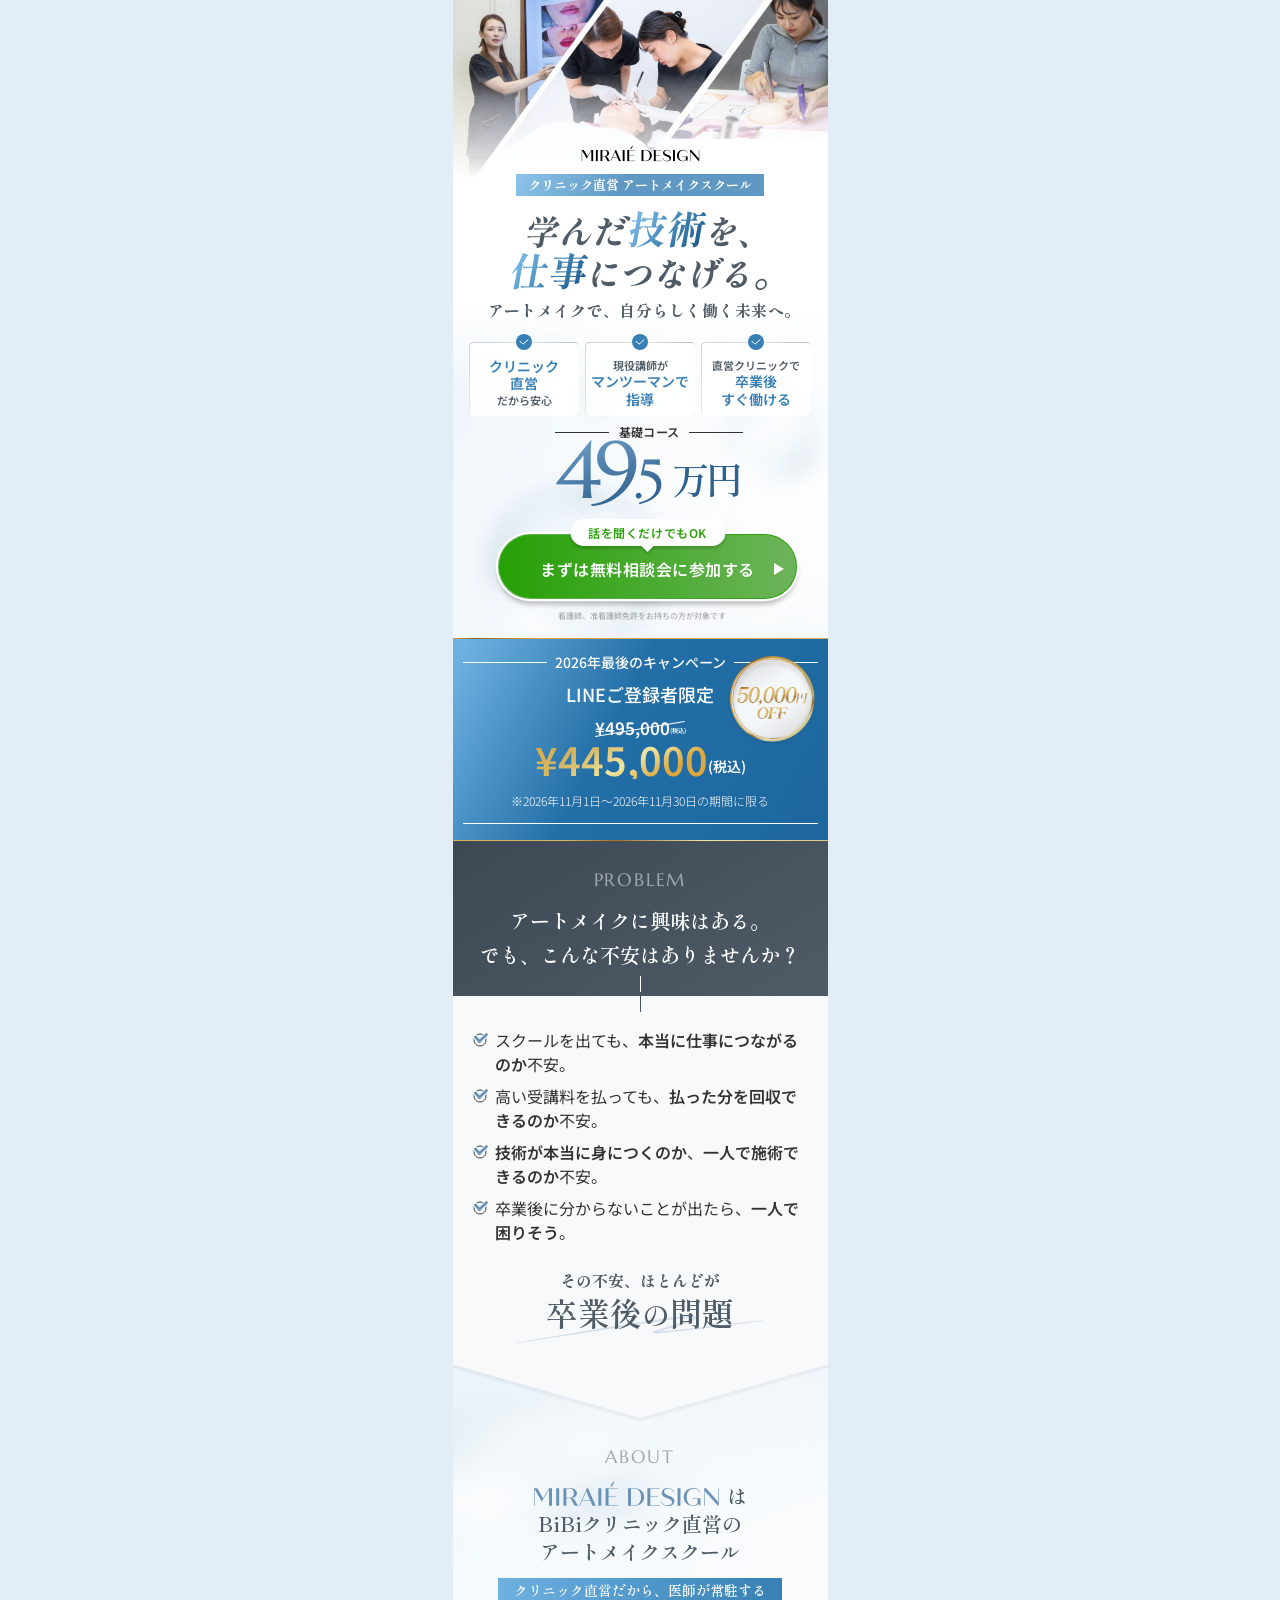
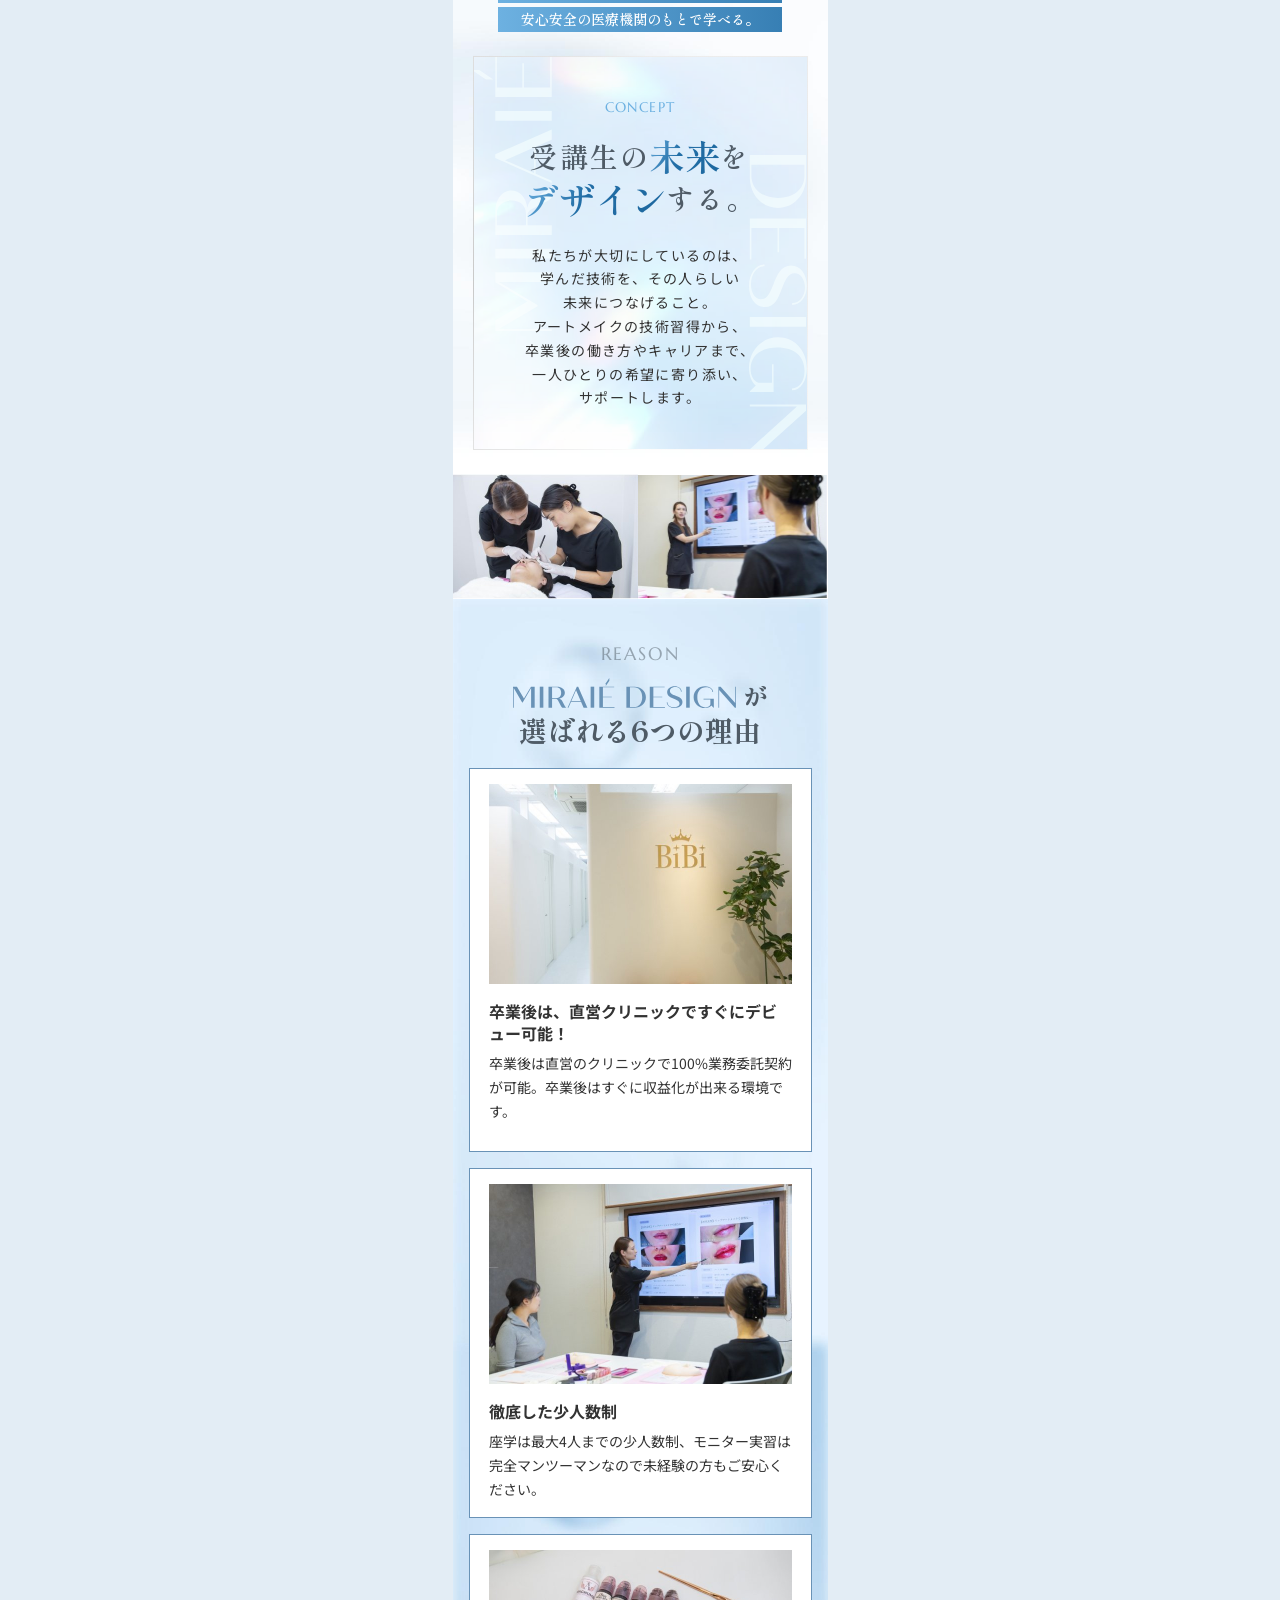
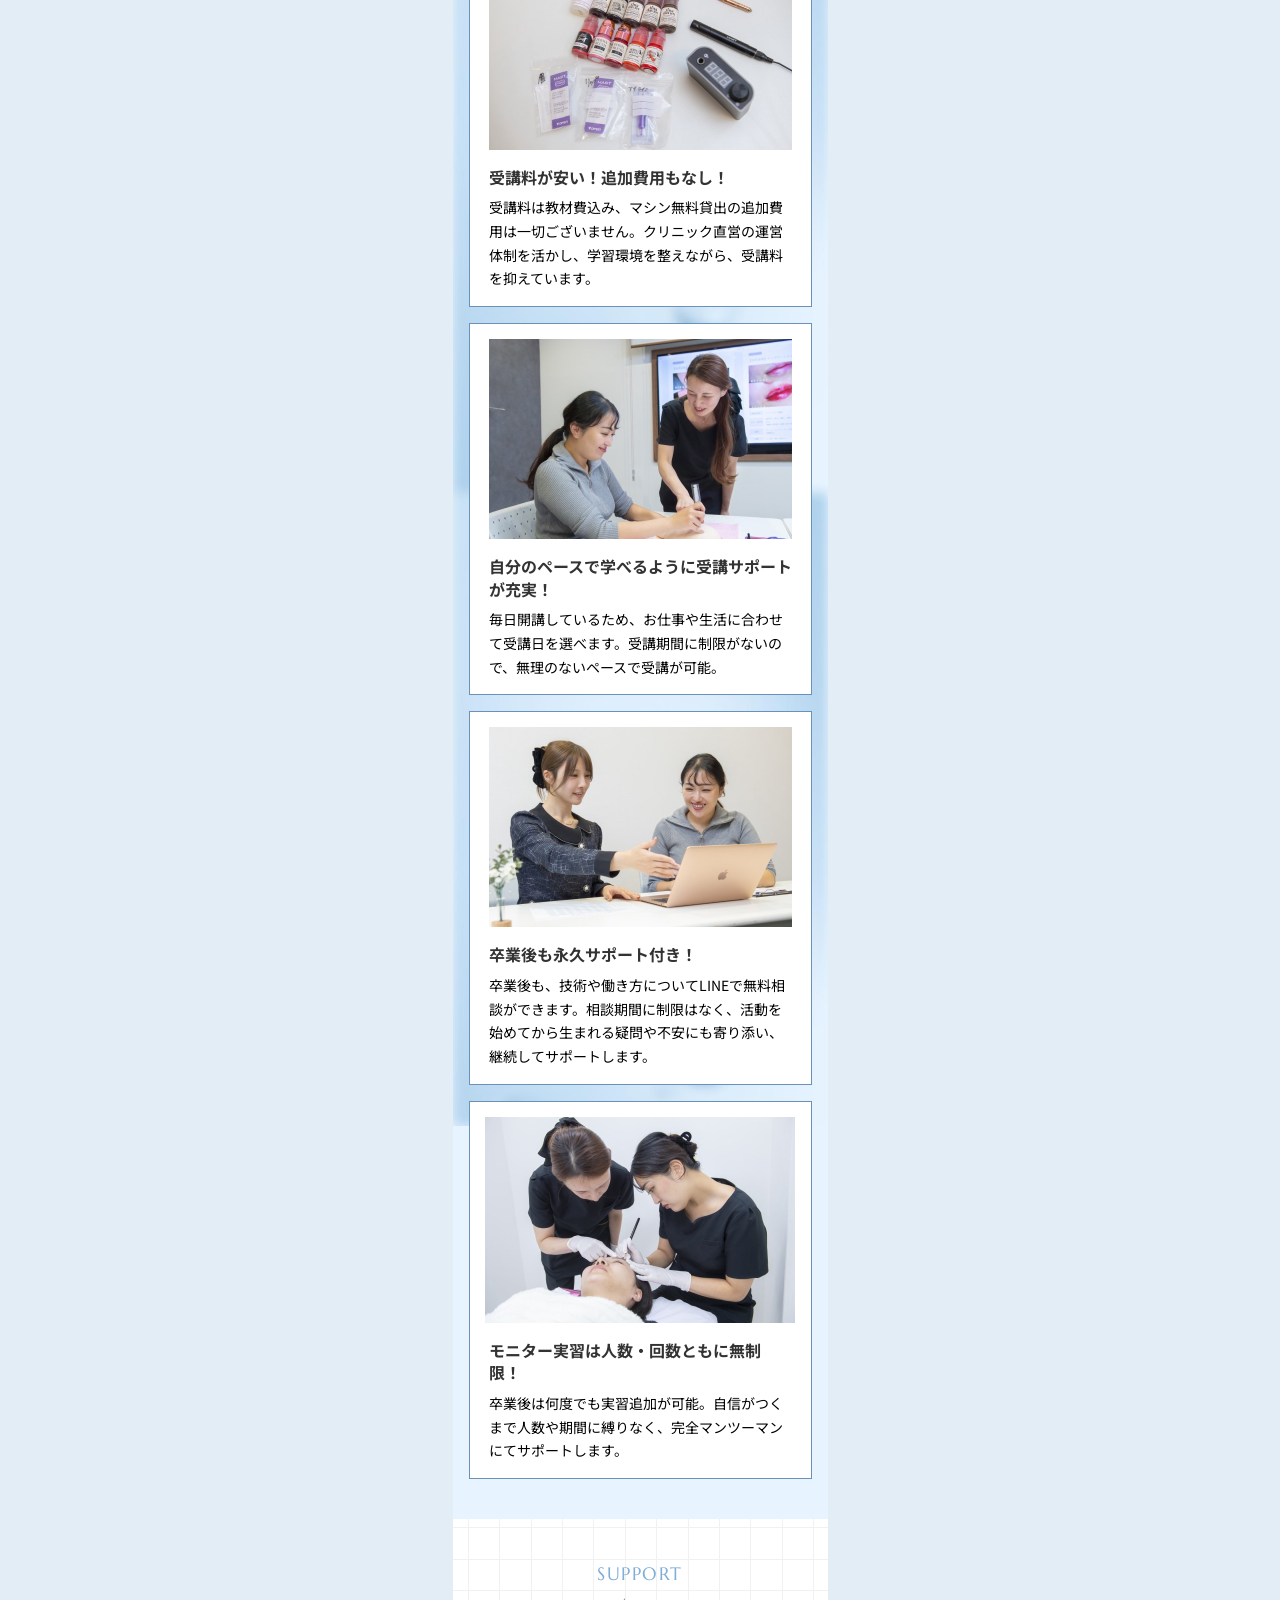
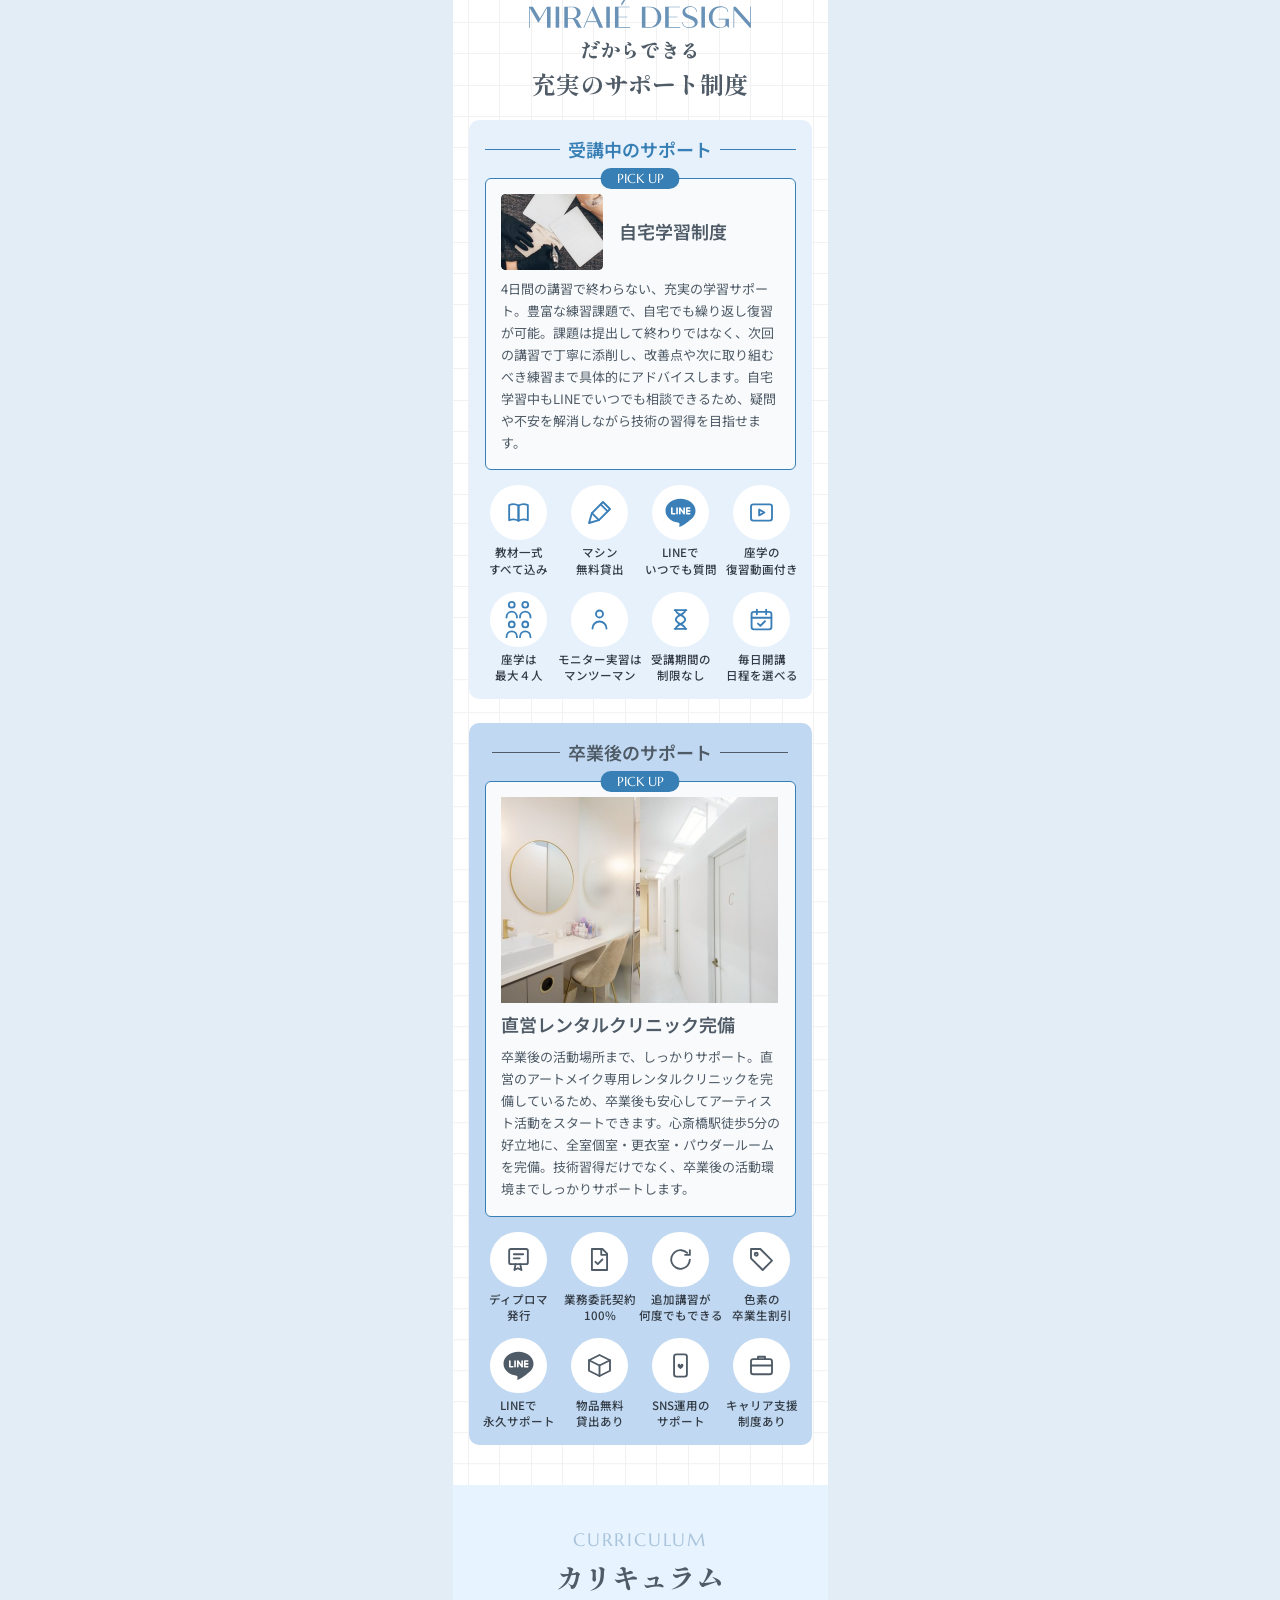
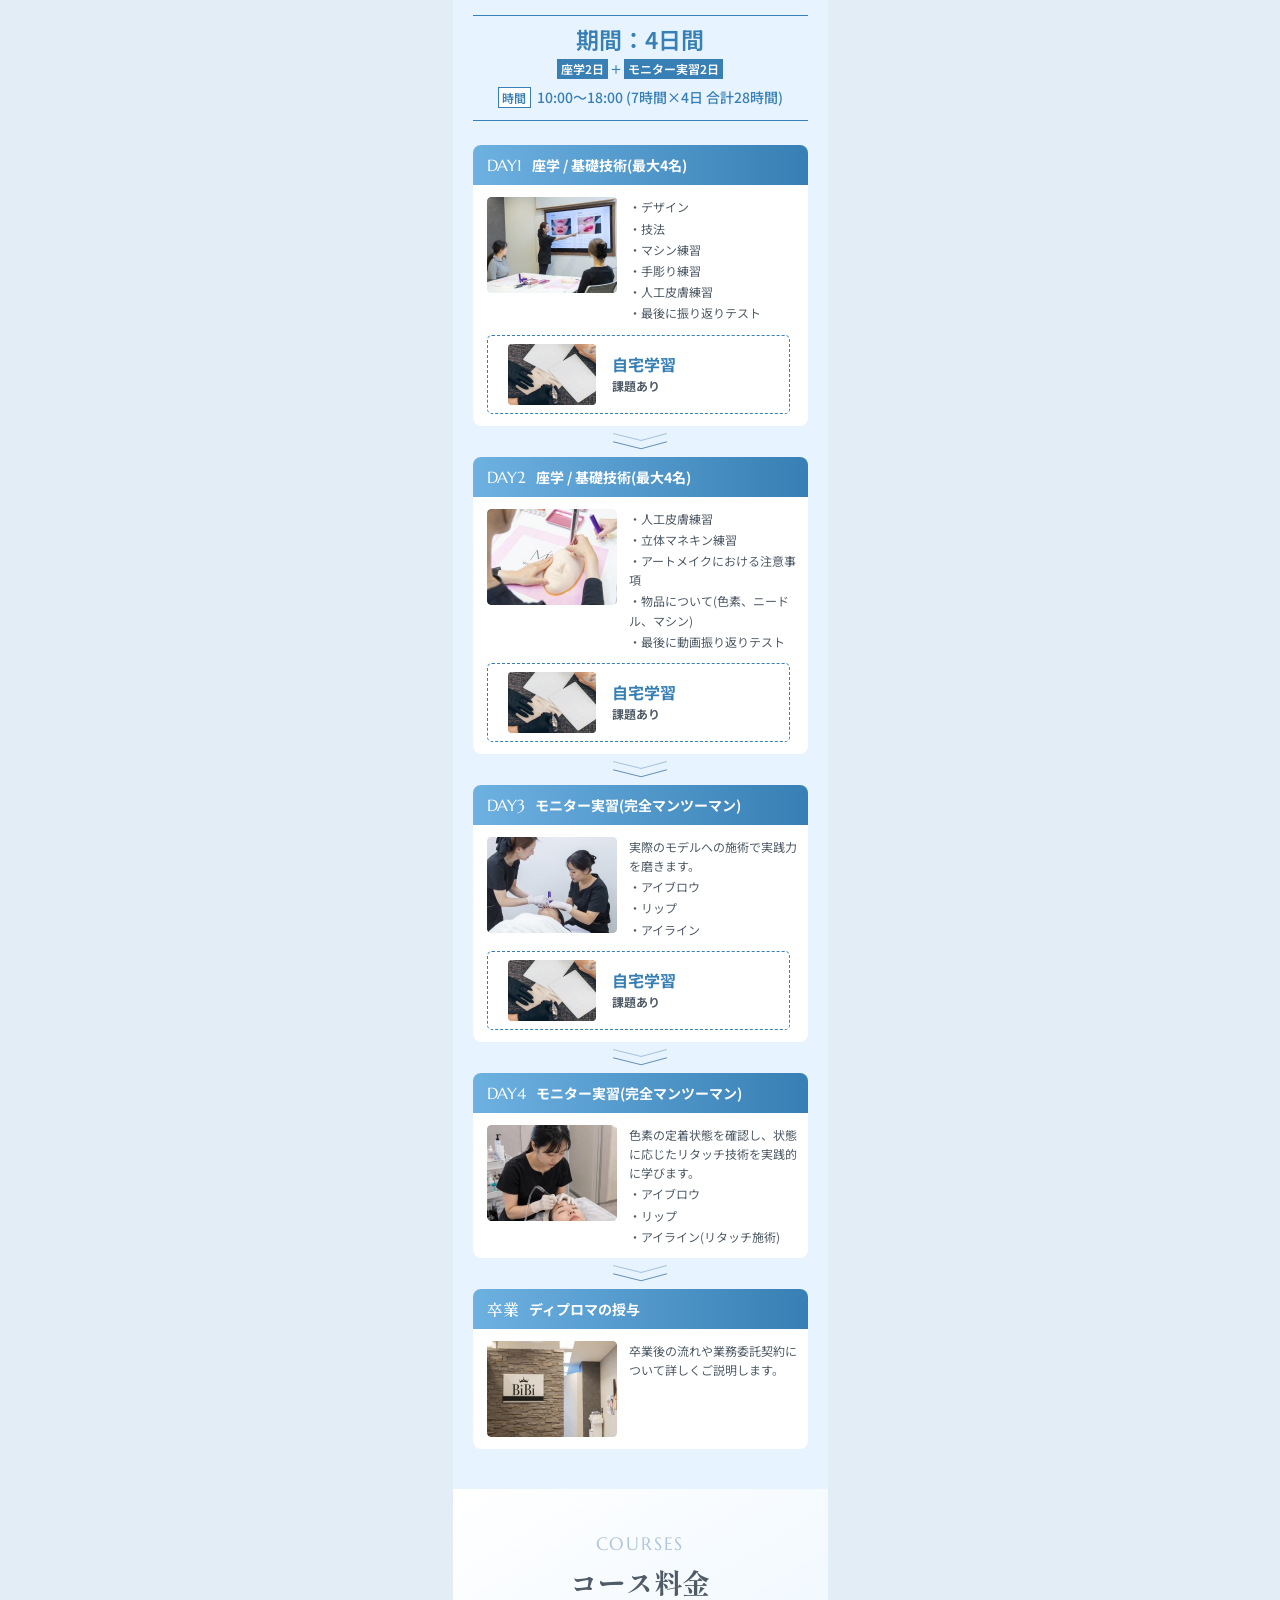
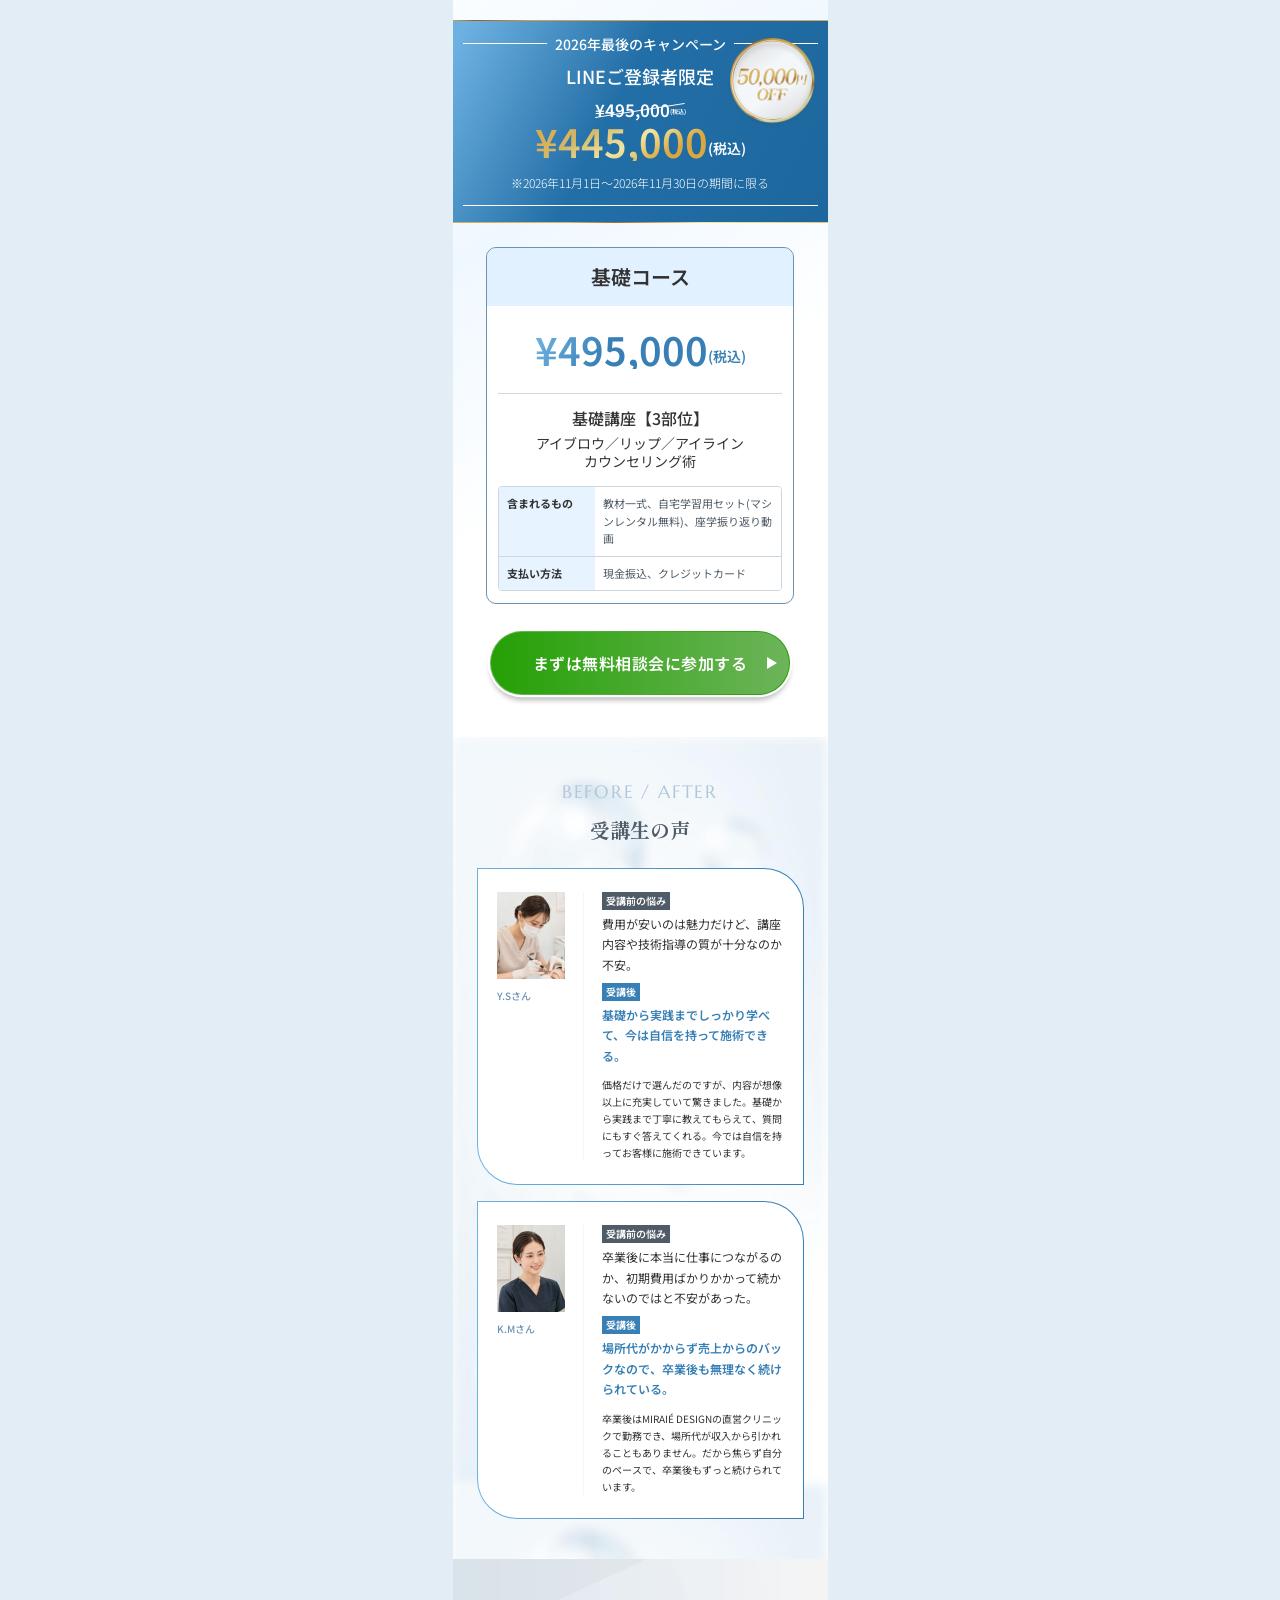
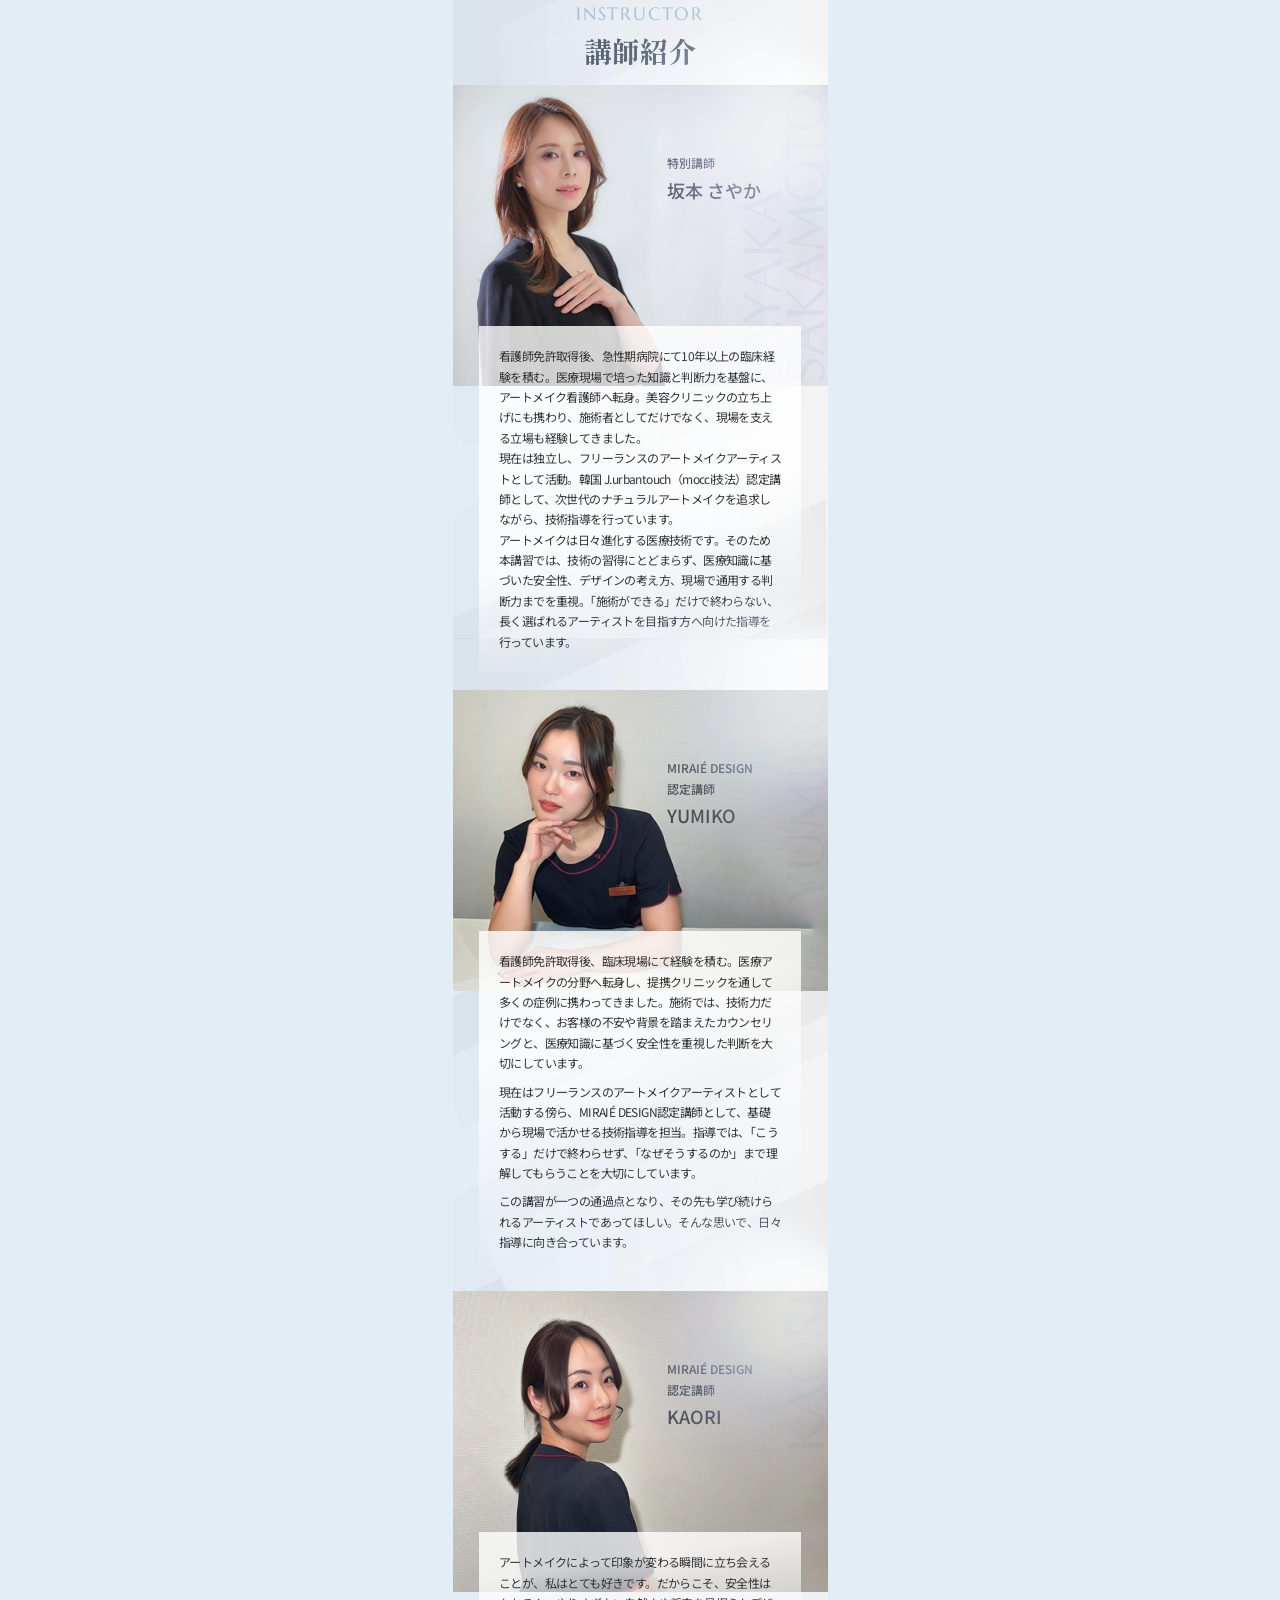
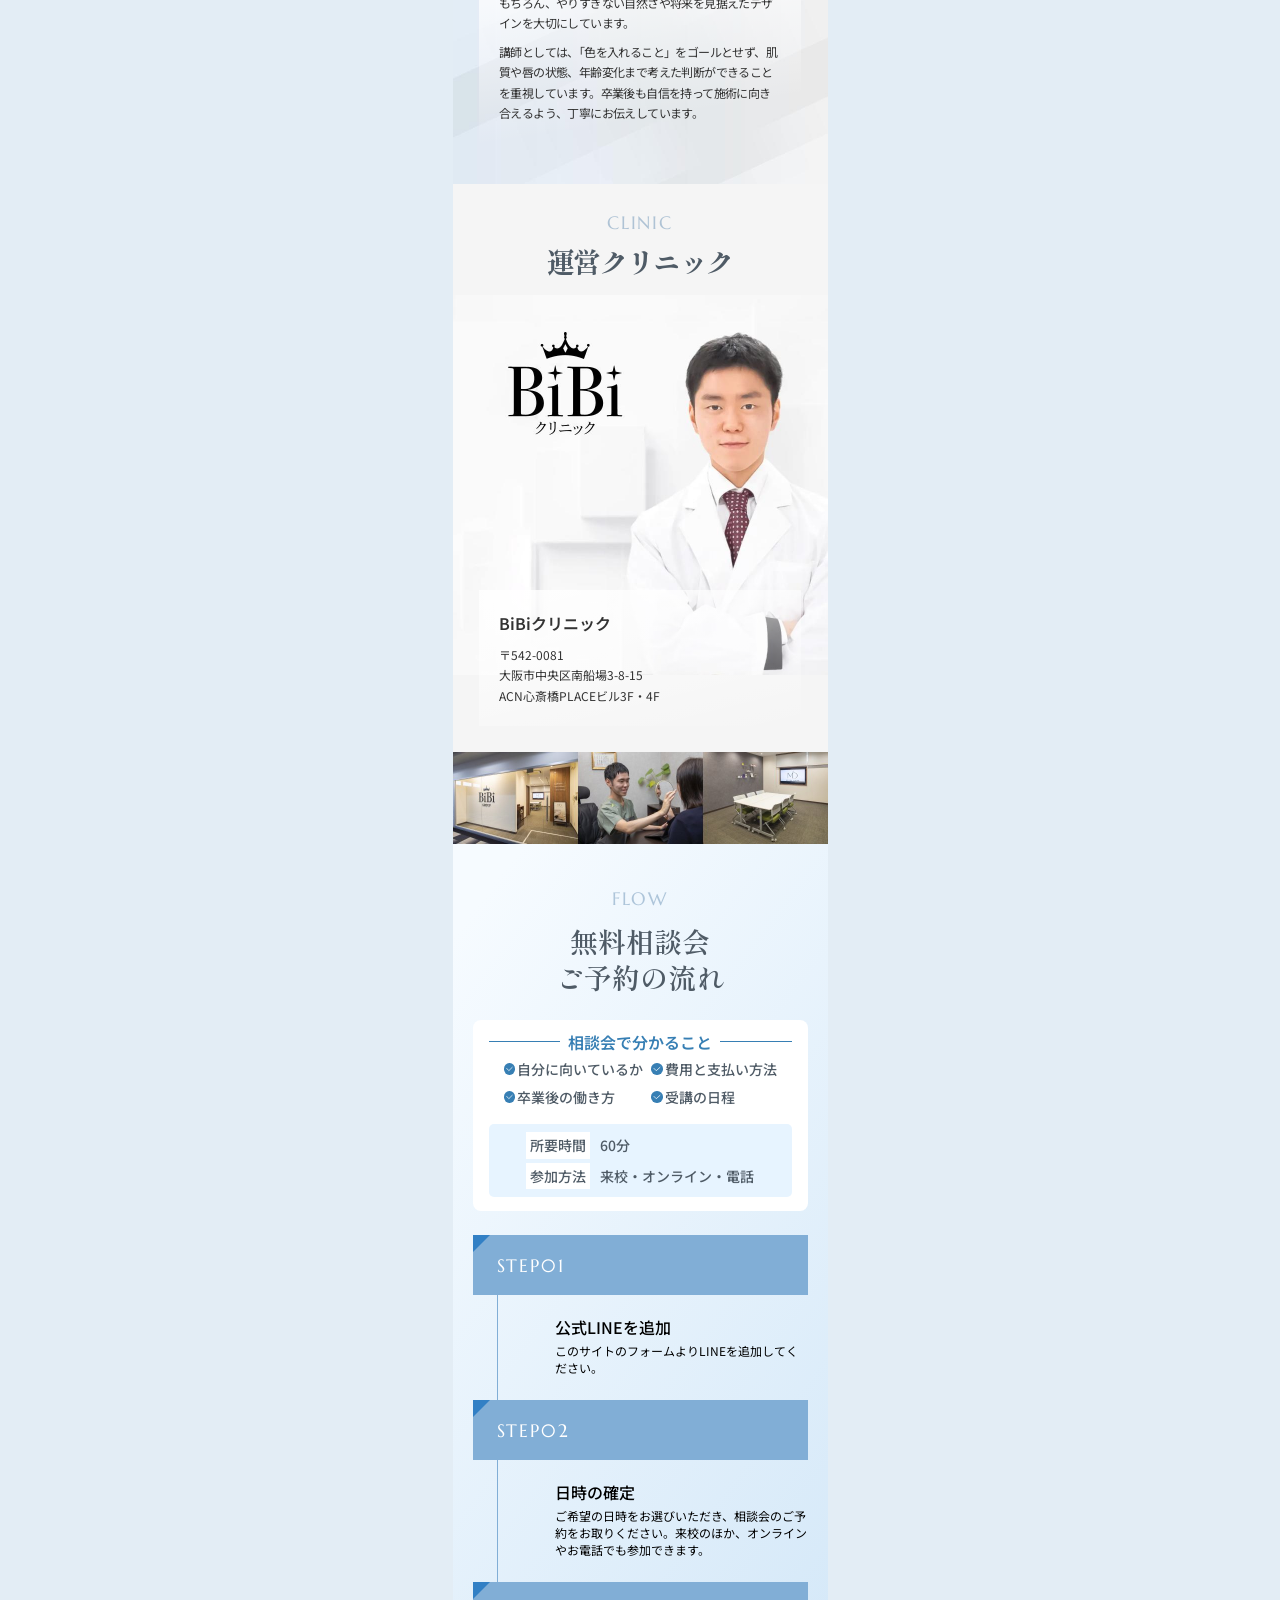
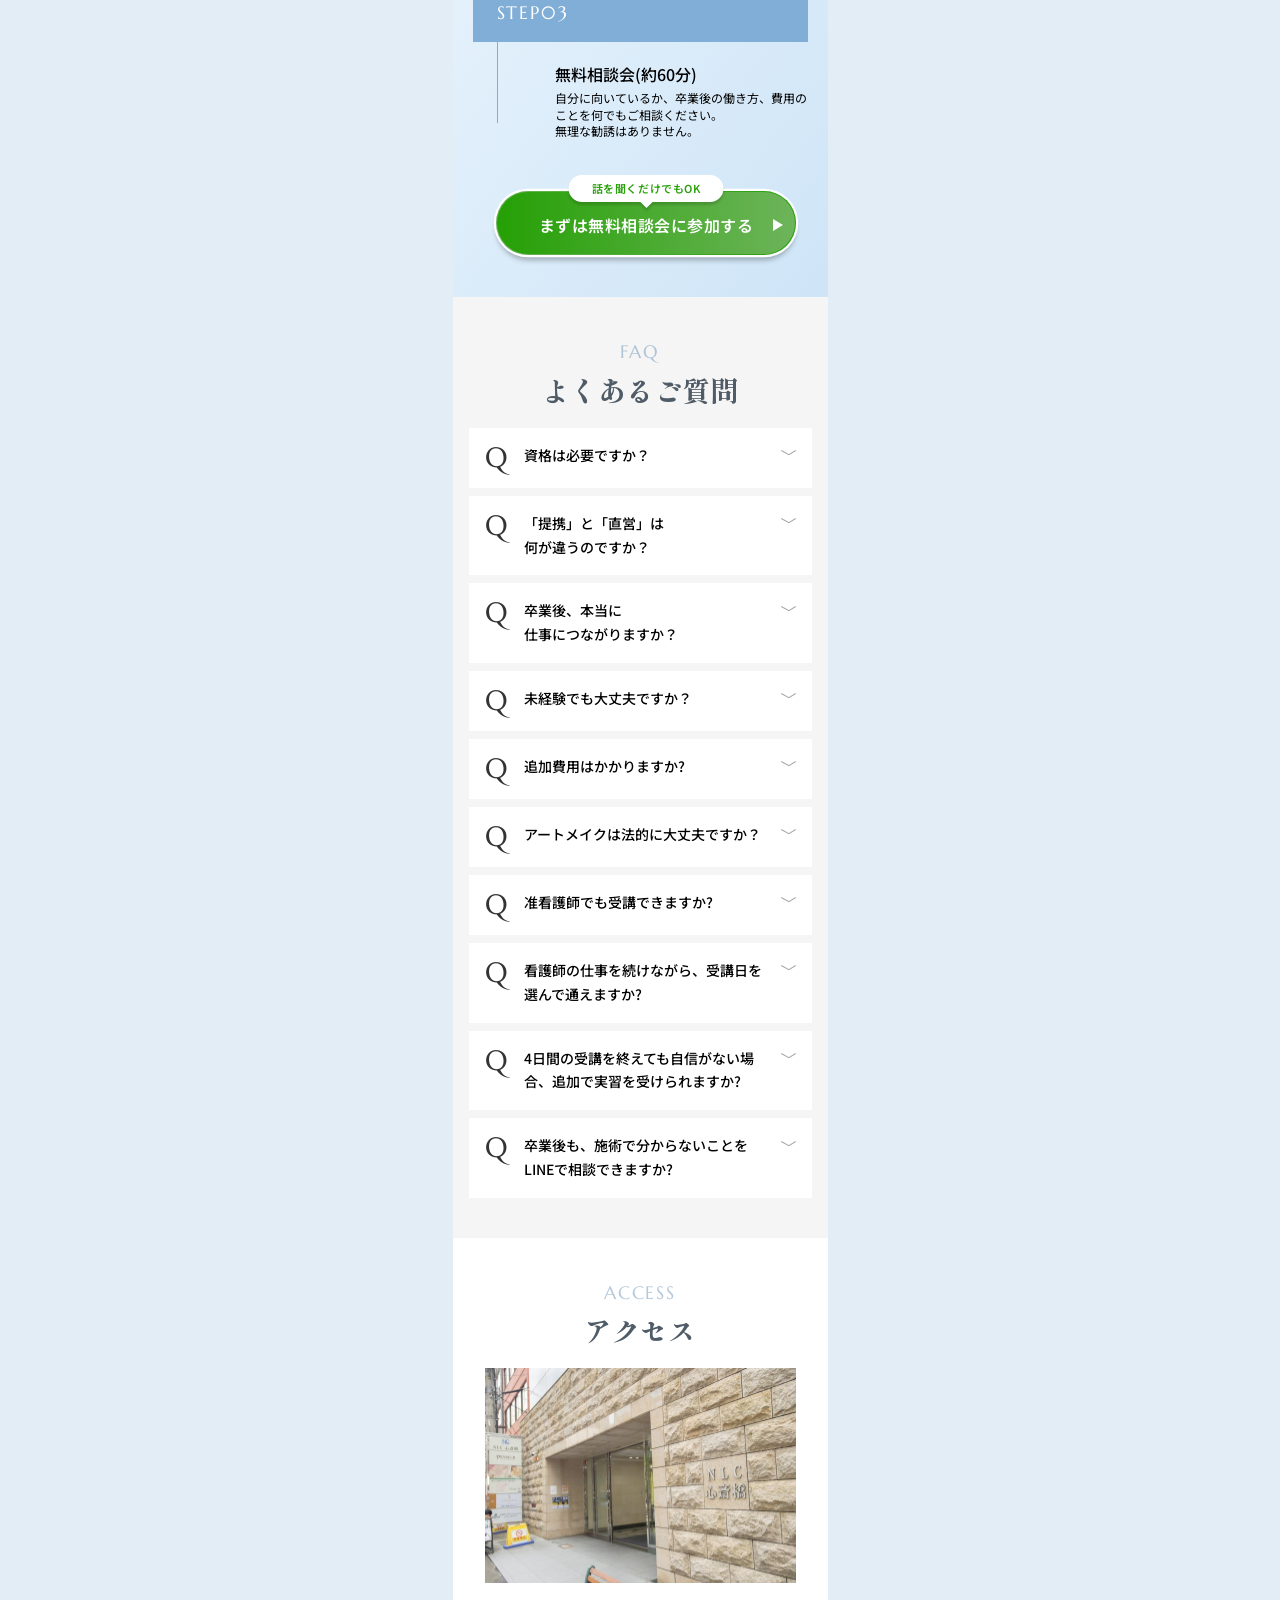
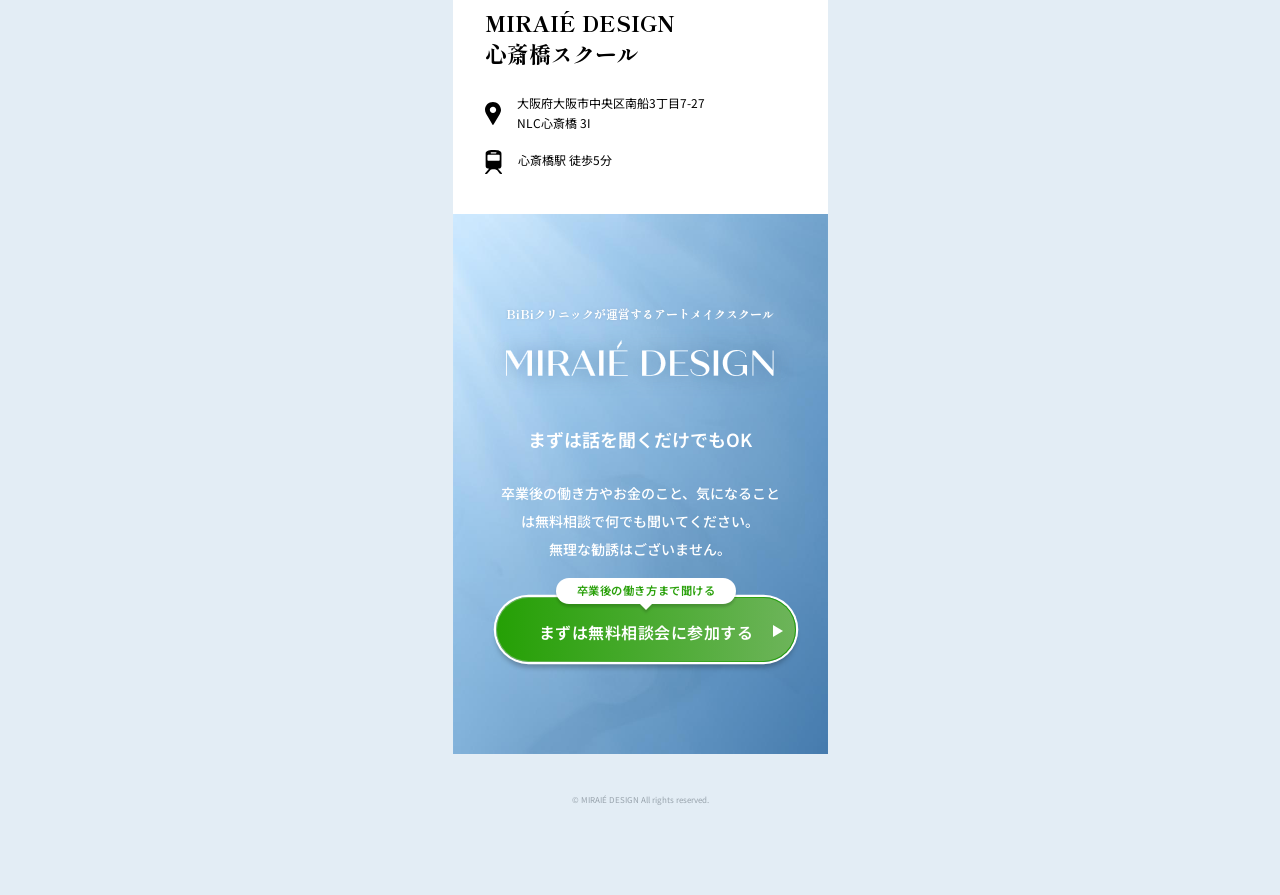
==== index.html @ a7bb4db2 "lp13のランディングページを追加する 公開用のHTML、CSS、JS、画像をリポジトリに入れる。  Co-authored-by: Cursor <cursoragent@cursor.com>" ====
<!DOCTYPE html>
<html lang="ja">
  <head>
    <!-- ============================================ -->
    <!-- Google Tag Manager -->
    <!-- ============================================ -->
    <script>
      (function (w, d, s, l, i) {
        w[l] = w[l] || [];
        w[l].push({ "gtm.start": new Date().getTime(), event: "gtm.js" });
        var f = d.getElementsByTagName(s)[0],
          j = d.createElement(s),
          dl = l != "dataLayer" ? "&l=" + l : "";
        j.async = true;
        j.src = "https://www.googletagmanager.com/gtm.js?id=" + i + dl;
        f.parentNode.insertBefore(j, f);
      })(window, document, "script", "dataLayer", "GTM-PQT6HZN8");
    </script>
    <!-- End Google Tag Manager -->
    <meta charset="UTF-8" />
    <meta
      name="viewport"
      content="width=device-width, initial-scale=1.0"
    />
    <meta
      name="format-detection"
      content="telephone=no"
    />
    <title>クリニックが運営するアートメイクスクール｜MIRAIÉ DESIGN（BiBiクリニック直営）</title>
    <meta
      name="description"
      content="クリニックが運営する安心の医療アートメイクスクール、MIRAIÉ DESIGN。卒業後すぐにデビューでき、アートメイク3講座が49.5万円・追加費用なし。看護師資格を活かし未経験から始められます。無料相談会受付中。"
    />
    <!-- ============================================ -->
    <!-- favicon -->
    <!-- ============================================ -->
    <link
      rel="icon"
      href="img/favicon.ico"
      sizes="any"
    />
    <!-- ============================================ -->
    <!-- OGP -->
    <!-- ============================================ -->
    <meta
      property="og:type"
      content="website"
    />
    <meta
      property="og:title"
      content="クリニックが運営するアートメイクスクール｜MIRAIÉ DESIGN（BiBiクリニック直営）"
    />
    <meta
      property="og:description"
      content="クリニックが運営する安心の医療アートメイクスクール、MIRAIÉ DESIGN。卒業後すぐにデビューでき、アートメイク3講座が49.5万円・追加費用なし。看護師資格を活かし未経験から始められます。無料相談会受付中。"
    />
    <meta
      property="og:site_name"
      content="MIRAIÉ DESIGN"
    />
    <link
      rel="canonical"
      href="https://miraie-design.jp/lp13/"
    />
    <meta
      property="og:url"
      content="https://miraie-design.jp/lp13/"
    />
    <meta
      property="og:image"
      content="https://miraie-design.jp/lp13/img/ogp.jpg"
    />
    <meta
      property="og:image:width"
      content="1200"
    />
    <meta
      property="og:image:height"
      content="630"
    />
    <meta
      name="twitter:card"
      content="summary_large_image"
    />
    <meta
      name="twitter:image"
      content="https://miraie-design.jp/lp13/img/ogp.jpg"
    />
    <!-- ============================================ -->
    <!-- Google Fonts -->
    <!-- ============================================ -->
    <link
      rel="preconnect"
      href="https://fonts.googleapis.com"
    />
    <link
      rel="preconnect"
      href="https://fonts.gstatic.com"
      crossorigin
    />
    <link
      href="https://fonts.googleapis.com/css2?family=Marcellus&family=Noto+Sans+JP:wght@400;500;700&family=Shippori+Mincho:wght@600;700;800&display=swap"
      rel="stylesheet"
    />
    <!-- ============================================ -->
    <!-- CSS -->
    <!-- ============================================ -->
    <link
      rel="stylesheet"
      href="style.css"
    />
  </head>
  <body>
    <!-- ============================================ -->
    <!-- Google Tag Manager (noscript) -->
    <!-- ============================================ -->
    <noscript
      ><iframe
        src="https://www.googletagmanager.com/ns.html?id=GTM-PQT6HZN8"
        height="0"
        width="0"
        style="display: none; visibility: hidden"
      ></iframe
    ></noscript>
    <!-- End Google Tag Manager (noscript) -->
    <div class="content-wrap">
      <main class="main">
        <!-- ============================================ -->
        <!-- FV -->
        <!-- ============================================ -->
        <section class="fv">
          <div class="fv__main">
            <h1 class="fv__logo">
              <img
                src="img/top/logo.png"
                alt="MIRAIÉ DESIGN"
              />
            </h1>
            <p class="fv__badge emphasis">クリニック直営 アートメイクスクール</p>

            <h2 class="fv__copy emphasis">
              <span class="fv__copyLine">
                <span class="fv__copyText">学んだ</span><span class="fv__copyText fv__copyText--large gradient-text">技術</span><span class="fv__copyText fv__copyText--narrow">を、</span>
              </span>
              <span class="fv__copyLine">
                <span class="fv__copyText fv__copyText--large gradient-text">仕事</span><span class="fv__copyText fv__copyText--narrow">につなげる。</span>
              </span>
            </h2>

            <p class="fv__lead emphasis">アートメイクで、自分らしく働く未来へ。</p>

            <ul class="fv__feature">
              <li class="fv__featureItem">
                <img
                  src="img/top/icon_check_circle.svg"
                  alt=""
                  class="fv__featureIcon"
                />
                <p class="fv__featureText">
                  <span class="fv__featureStrong">クリニック<br />直営</span><br />だから安心
                </p>
              </li>
              <li class="fv__featureItem">
                <img
                  src="img/top/icon_check_circle.svg"
                  alt=""
                  class="fv__featureIcon"
                />
                <p class="fv__featureText">
                  現役講師が<br /><span class="fv__featureStrong">マンツーマンで<br />指導</span>
                </p>
              </li>
              <li class="fv__featureItem">
                <img
                  src="img/top/icon_check_circle.svg"
                  alt=""
                  class="fv__featureIcon"
                />
                <p class="fv__featureText">
                  直営クリニックで<br /><span class="fv__featureStrong">卒業後<br />すぐ働ける</span>
                </p>
              </li>
            </ul>

            <div class="fv__price">
              <p class="fv__priceLabel">基礎コース</p>
              <p class="fv__priceNum eng">
                <span class="gradient-text">49<span class="fv__priceDecimal">.5</span></span>
              </p>
              <p class="fv__priceUnit emphasis">万円</p>
            </div>

            <div class="fv__btnArea">
              <div class="btnWrap">
                <p class="btnLabel">話を聞くだけでもOK</p>
                <a
                  href="https://liff.line.me/2007971611-4rdJ1JGX/landing?follow=%40156evkhj&lp=sFBxKf&liff_id=2007971611-4rdJ1JGX"
                  target="_blank"
                  rel="noopener noreferrer"
                  class="btn"
                >
                  <span class="btn__text">まずは無料相談会に参加する</span>
                  <span class="btn__arrow"></span>
                </a>
              </div>
              <p class="fv__note">看護師、准看護師免許をお持ちの方が対象です</p>
            </div>
          </div>

          <div class="campaign">
            <div class="campaign__inner">
              <div class="campaign__head">
                <span class="campaign__line"></span>
                <p class="campaign__title">2026年最後のキャンペーン</p>
                <span class="campaign__line"></span>
              </div>
              <div class="campaign__body">
                <p class="campaign__target">LINEご登録者限定</p>
                <div class="campaign__prices">
                  <p class="campaign__before">
                    <span class="campaign__beforeNum">¥495,000</span><small class="campaign__beforeTax">(税込)</small>
                    <img
                      src="img/top/campaign_strike.svg"
                      alt=""
                      class="campaign__strike"
                    />
                  </p>
                  <p class="campaign__after">
                    <span class="campaign__afterNum">¥445,000</span><small class="campaign__afterTax">(税込)</small>
                  </p>
                </div>
                <img
                  src="img/top/campaign_badge.png"
                  alt="50,000円OFF"
                  class="campaign__badge"
                />
              </div>
              <p class="campaign__note">※2026年11月1日〜2026年11月30日の期間に限る</p>
              <span class="campaign__line campaign__line--bottom"></span>
            </div>
          </div>
        </section>

        <!-- ============================================ -->
        <!-- PROBLEM -->
        <!-- ============================================ -->
        <section class="problem">
          <div class="problem__head">
            <p class="problem__label eng">PROBLEM</p>
            <h2 class="problem__title emphasis">
              アートメイクに興味はある。<br />
              でも、こんな不安はありませんか？
            </h2>
          </div>

          <div class="problem__body">
            <ul class="problem__list">
              <li class="problem__item">
                <span class="problem__icon">
                  <img
                    src="img/top/icon_check.svg"
                    alt=""
                  />
                </span>
                <p class="problem__text">
                  スクールを出ても、<span class="problem__bold">本当に仕事につながるのか</span>不安。
                </p>
              </li>
              <li class="problem__item">
                <span class="problem__icon">
                  <img
                    src="img/top/icon_check.svg"
                    alt=""
                  />
                </span>
                <p class="problem__text">
                  高い受講料を払っても、<span class="problem__bold">払った分を回収できるのか</span>不安。
                </p>
              </li>
              <li class="problem__item">
                <span class="problem__icon">
                  <img
                    src="img/top/icon_check.svg"
                    alt=""
                  />
                </span>
                <p class="problem__text">
                  <span class="problem__bold">技術が本当に身につくのか</span>、<span class="problem__bold">一人で施術できるのか</span>不安。
                </p>
              </li>
              <li class="problem__item">
                <span class="problem__icon">
                  <img
                    src="img/top/icon_check.svg"
                    alt=""
                  />
                </span>
                <p class="problem__text">
                  卒業後に分からないことが出たら、<span class="problem__bold">一人で困りそう</span>。
                </p>
              </li>
            </ul>

            <div class="problem__answer emphasis">
              <img
                src="img/top/problem_line.svg"
                alt=""
                class="problem__answerLine"
              />
              <p class="problem__answerSub">その不安、ほとんどが</p>
              <p class="problem__answerMain">卒業後<span>の</span>問題</p>
            </div>
          </div>
        </section>

        <!-- ============================================ -->
        <!-- ABOUT -->
        <!-- ============================================ -->
        <section
          id="about"
          class="about"
        >
          <img
            src="img/top/about_chevron.png"
              loading="lazy"
              decoding="async"
            alt=""
            class="about__chevron"
          />

          <div class="about__content">
            <div class="about__heading">
              <p class="about__label eng">ABOUT</p>
              <h2 class="about__title emphasis">
                <span class="about__titleLogo">
                  <img
                    src="img/top/about_logo.svg"
                    alt="MIRAIÉ DESIGN"
                  />
                  <span class="about__titleSmall">は</span>
                </span>
                <span class="about__titleText">BiBiクリニック直営の</span>
                <span class="about__titleText">アートメイクスクール</span>
              </h2>
            </div>
            <div class="about__catch emphasis">
              <p class="about__catchText">クリニック直営だから、医師が常駐する</p>
              <p class="about__catchText">安心安全の医療機関のもとで学べる。</p>
            </div>
          </div>

          <div class="concept">
            <img
              src="img/top/about_concept_glass.png"
              loading="lazy"
              decoding="async"
              alt=""
              class="concept__bg"
            />
            <div class="concept__head">
              <img
                src="img/top/about_concept_text01.svg"
                alt=""
                class="concept__deco concept__deco--01"
              />
              <img
                src="img/top/about_concept_text02.svg"
                alt=""
                class="concept__deco concept__deco--02"
              />
              <p class="concept__label eng">CONCEPT</p>
              <h3 class="concept__title emphasis">
                <span class="concept__titleLine">受講生の<span class="concept__titleLarge gradient-text">未来</span>を</span>
                <span class="concept__titleLine"><span class="concept__titleLarge gradient-text">デザイン</span>する。</span>
              </h3>
            </div>
            <p class="concept__text">
              私たちが大切にしているのは、<br />
              学んだ技術を、その人らしい<br />
              未来につなげること。<br />
              アートメイクの技術習得から、<br />
              卒業後の働き方やキャリアまで、<br />
              一人ひとりの希望に寄り添い、<br />
              サポートします。
            </p>
          </div>

          <div class="about__photos">
            <img
              src="img/top/about_photo01.jpg"
              loading="lazy"
              decoding="async"
              alt=""
              class="about__photo about__photo--01"
            />
            <img
              src="img/top/about_photo02.jpg"
              loading="lazy"
              decoding="async"
              alt=""
              class="about__photo about__photo--02"
            />
          </div>
        </section>

        <!-- ============================================ -->
        <!-- REASON -->
        <!-- ============================================ -->
        <section
          id="reason"
          class="reason"
        >
          <div class="sec-head">
            <p class="sec-head__label eng">REASON</p>
            <h2 class="sec-head__title emphasis">
              <span class="sec-head__logo">
                <img
                  src="img/top/reason_logo.svg"
                  alt="MIRAIÉ DESIGN"
                />
                <span class="sec-head__logoText">が</span>
              </span>
              <span class="sec-head__titleText">選ばれる6つの理由</span>
            </h2>
          </div>

          <div class="reason__list">
            <div class="reason-card reason-card--first">
              <img
                src="img/top/reason_img01.jpg"
              loading="lazy"
              decoding="async"
                alt=""
                class="reason-card__thumb"
              />
              <div class="reason-card__body">
                <h3 class="reason-card__title">卒業後は、直営クリニックですぐにデビュー可能！</h3>
                <p class="reason-card__text">卒業後は直営のクリニックで100%業務委託契約が可能。卒業後はすぐに収益化が出来る環境です。</p>
              </div>
            </div>

            <div class="reason-card">
              <img
                src="img/top/reason_img02.jpg"
              loading="lazy"
              decoding="async"
                alt=""
                class="reason-card__thumb"
              />
              <div class="reason-card__body">
                <h3 class="reason-card__title">徹底した少人数制</h3>
                <p class="reason-card__text">座学は最大4人までの少人数制、モニター実習は完全マンツーマンなので未経験の方もご安心ください。</p>
              </div>
            </div>

            <div class="reason-card">
              <img
                src="img/top/reason_img03.jpg"
              loading="lazy"
              decoding="async"
                alt=""
                class="reason-card__thumb"
              />
              <div class="reason-card__body">
                <h3 class="reason-card__title">受講料が安い！追加費用もなし！</h3>
                <p class="reason-card__text reason-card__text--black">受講料は教材費込み、マシン無料貸出の追加費用は一切ございません。クリニック直営の運営体制を活かし、学習環境を整えながら、受講料を抑えています。</p>
              </div>
            </div>

            <div class="reason-card">
              <img
                src="img/top/reason_img04.jpg"
              loading="lazy"
              decoding="async"
                alt=""
                class="reason-card__thumb"
              />
              <div class="reason-card__body">
                <h3 class="reason-card__title">自分のペースで学べるように受講サポートが充実！</h3>
                <p class="reason-card__text reason-card__text--black">毎日開講しているため、お仕事や生活に合わせて受講日を選べます。受講期間に制限がないので、無理のないペースで受講が可能。</p>
              </div>
            </div>

            <div class="reason-card">
              <img
                src="img/top/reason_img05.jpg"
              loading="lazy"
              decoding="async"
                alt=""
                class="reason-card__thumb"
              />
              <div class="reason-card__body">
                <h3 class="reason-card__title">卒業後も永久サポート付き！</h3>
                <p class="reason-card__text reason-card__text--black">卒業後も、技術や働き方についてLINEで無料相談ができます。相談期間に制限はなく、活動を始めてから生まれる疑問や不安にも寄り添い、継続してサポートします。</p>
              </div>
            </div>

            <div class="reason-card">
              <img
                src="img/top/reason_img06.jpg"
              loading="lazy"
              decoding="async"
                alt=""
                class="reason-card__thumb reason-card__thumb--wide"
              />
              <div class="reason-card__body">
                <h3 class="reason-card__title">モニター実習は人数・回数ともに無制限！</h3>
                <p class="reason-card__text reason-card__text--black">卒業後は何度でも実習追加が可能。自信がつくまで人数や期間に縛りなく、完全マンツーマンにてサポートします。</p>
              </div>
            </div>
          </div>
        </section>

        <!-- ============================================ -->
        <!-- SUPPORT -->
        <!-- ============================================ -->
        <section
          id="support"
          class="support"
        >
          <div class="support__head">
            <p class="support__label">SUPPORT</p>
            <h2 class="support__title emphasis">
              <img
                src="img/top/reason_logo.svg"
                alt="MIRAIÉ DESIGN"
                class="support__logo"
              />
              <span class="support__titleSub">だからできる</span>
              <span class="support__titleMain">充実のサポート制度</span>
            </h2>
          </div>

          <div class="support-box">
            <div class="support-box__head">
              <span class="support-box__line"></span>
              <h3 class="support-box__title">受講中のサポート</h3>
              <span class="support-box__line"></span>
            </div>
            <div class="support-box__pickup">
              <p class="support-box__pickupLabel eng">PICK UP</p>
              <div class="support-box__pickupHead">
                <img
                  src="img/top/support_img01.jpg"
              loading="lazy"
              decoding="async"
                  alt=""
                  class="support-box__pickupThumb"
                />
                <h4 class="support-box__pickupTitle">自宅学習制度</h4>
              </div>
              <p class="support-box__pickupText">4日間の講習で終わらない、充実の学習サポート。豊富な練習課題で、自宅でも繰り返し復習が可能。課題は提出して終わりではなく、次回の講習で丁寧に添削し、改善点や次に取り組むべき練習まで具体的にアドバイスします。自宅学習中もLINEでいつでも相談できるため、疑問や不安を解消しながら技術の習得を目指せます。</p>
            </div>
            <ul class="support-box__icons">
              <li class="support-box__icon">
                <img
                  src="img/top/icon_support_textbook.svg"
                  alt=""
                />
                <p>教材一式<br />すべて込み</p>
              </li>
              <li class="support-box__icon">
                <img
                  src="img/top/icon_support_machine.svg"
                  alt=""
                />
                <p>マシン<br />無料貸出</p>
              </li>
              <li class="support-box__icon">
                <img
                  src="img/top/icon_support_line.svg"
                  alt=""
                />
                <p>LINEで<br />いつでも質問</p>
              </li>
              <li class="support-box__icon">
                <img
                  src="img/top/icon_support_movie.svg"
                  alt=""
                />
                <p>座学の<br />復習動画付き</p>
              </li>
              <li class="support-box__icon">
                <img
                  src="img/top/icon_support_group.svg"
                  alt=""
                />
                <p>座学は<br />最大４人</p>
              </li>
              <li class="support-box__icon">
                <img
                  src="img/top/icon_support_person.svg"
                  alt=""
                />
                <p>モニター実習は<br />マンツーマン</p>
              </li>
              <li class="support-box__icon">
                <img
                  src="img/top/icon_support_hourglass.svg"
                  alt=""
                />
                <p>受講期間の<br />制限なし</p>
              </li>
              <li class="support-box__icon">
                <img
                  src="img/top/icon_support_calendar.svg"
                  alt=""
                />
                <p>毎日開講<br />日程を選べる</p>
              </li>
            </ul>
          </div>

          <div class="support-box support-box--after">
            <div class="support-box__head">
              <span class="support-box__line"></span>
              <h3 class="support-box__title">卒業後のサポート</h3>
              <span class="support-box__line"></span>
            </div>
            <div class="support-box__pickup">
              <p class="support-box__pickupLabel eng">PICK UP</p>
              <img
                src="img/top/support_img02.jpg"
              loading="lazy"
              decoding="async"
                alt=""
                class="support-box__pickupImage"
              />
              <h4 class="support-box__pickupTitle">直営レンタルクリニック完備</h4>
              <p class="support-box__pickupText">卒業後の活動場所まで、しっかりサポート。直営のアートメイク専用レンタルクリニックを完備しているため、卒業後も安心してアーティスト活動をスタートできます。心斎橋駅徒歩5分の好立地に、全室個室・更衣室・パウダールームを完備。技術習得だけでなく、卒業後の活動環境までしっかりサポートします。</p>
            </div>
            <ul class="support-box__icons">
              <li class="support-box__icon">
                <img
                  src="img/top/icon_support_diploma.svg"
                  alt=""
                />
                <p>ディプロマ<br />発行</p>
              </li>
              <li class="support-box__icon">
                <img
                  src="img/top/icon_support_contract.svg"
                  alt=""
                />
                <p>業務委託契約<br />100%</p>
              </li>
              <li class="support-box__icon">
                <img
                  src="img/top/icon_support_repeat.svg"
                  alt=""
                />
                <p>追加講習が<br />何度でもできる</p>
              </li>
              <li class="support-box__icon">
                <img
                  src="img/top/icon_support_tag.svg"
                  alt=""
                />
                <p>色素の<br />卒業生割引</p>
              </li>
              <li class="support-box__icon">
                <img
                  src="img/top/icon_support_line02.svg"
                  alt=""
                />
                <p>LINEで<br />永久サポート</p>
              </li>
              <li class="support-box__icon">
                <img
                  src="img/top/icon_support_box.svg"
                  alt=""
                />
                <p>物品無料<br />貸出あり</p>
              </li>
              <li class="support-box__icon">
                <img
                  src="img/top/icon_support_sns.svg"
                  alt=""
                />
                <p>SNS運用の<br />サポート</p>
              </li>
              <li class="support-box__icon">
                <img
                  src="img/top/icon_support_career.svg"
                  alt=""
                />
                <p>キャリア支援<br />制度あり</p>
              </li>
            </ul>
          </div>
        </section>

        <!-- ============================================ -->
        <!-- CURRICULUM -->
        <!-- ============================================ -->
        <section
          id="curriculum"
          class="curriculum"
        >
          <div class="sec-head">
            <p class="sec-head__label eng">CURRICULUM</p>
            <h2 class="sec-head__title emphasis">カリキュラム</h2>
          </div>

          <div class="curriculum__summary">
            <p class="curriculum__period">期間：4日間</p>
            <p class="curriculum__breakdown">
              <span class="curriculum__tag">座学2日</span>
              <span class="curriculum__plus">＋</span>
              <span class="curriculum__tag">モニター実習2日</span>
            </p>
            <p class="curriculum__time">
              <span class="curriculum__tag curriculum__tag--outline">時間</span>
              <span class="curriculum__timeText">10:00〜18:00 (7時間×4日 合計28時間)</span>
            </p>
          </div>

          <div class="curriculum__list">
            <div class="curriculum-card">
              <div class="curriculum-card__head">
                <p class="curriculum-card__day">DAY1</p>
                <h3 class="curriculum-card__title curriculum-card__title--hiragino">座学 / 基礎技術(最大4名)</h3>
              </div>
              <div class="curriculum-card__body">
                <div class="curriculum-card__row">
                  <img
                    src="img/top/curriculum_day1.jpg"
              loading="lazy"
              decoding="async"
                    alt=""
                    class="curriculum-card__thumb"
                  />
                  <ul class="curriculum-card__list curriculum-card__list--hiragino">
                    <li>・デザイン</li>
                    <li>・技法</li>
                    <li>・マシン練習</li>
                    <li>・手彫り練習</li>
                    <li>・人工皮膚練習</li>
                    <li>・最後に振り返りテスト</li>
                  </ul>
                </div>
                <div class="curriculum-card__homework">
                  <img
                    src="img/top/curriculum_homework.jpg"
              loading="lazy"
              decoding="async"
                    alt=""
                    class="curriculum-card__homeworkThumb"
                  />
                  <div class="curriculum-card__homeworkText">
                    <p class="curriculum-card__homeworkTitle">自宅学習</p>
                    <p class="curriculum-card__homeworkSub">課題あり</p>
                  </div>
                </div>
              </div>
            </div>

            <img
              src="img/top/icon_arrow_down.svg"
              alt=""
              class="curriculum__arrow"
            />

            <div class="curriculum-card">
              <div class="curriculum-card__head">
                <p class="curriculum-card__day">DAY2</p>
                <h3 class="curriculum-card__title">座学 / 基礎技術(最大4名)</h3>
              </div>
              <div class="curriculum-card__body">
                <div class="curriculum-card__row">
                  <img
                    src="img/top/curriculum_day2.jpg"
              loading="lazy"
              decoding="async"
                    alt=""
                    class="curriculum-card__thumb"
                  />
                  <ul class="curriculum-card__list">
                    <li>・人工皮膚練習</li>
                    <li>・立体マネキン練習</li>
                    <li>・アートメイクにおける注意事項</li>
                    <li>・物品について(色素、ニードル、マシン)</li>
                    <li>・最後に動画振り返りテスト</li>
                  </ul>
                </div>
                <div class="curriculum-card__homework">
                  <img
                    src="img/top/curriculum_homework.jpg"
              loading="lazy"
              decoding="async"
                    alt=""
                    class="curriculum-card__homeworkThumb"
                  />
                  <div class="curriculum-card__homeworkText">
                    <p class="curriculum-card__homeworkTitle">自宅学習</p>
                    <p class="curriculum-card__homeworkSub">課題あり</p>
                  </div>
                </div>
              </div>
            </div>

            <img
              src="img/top/icon_arrow_down.svg"
              alt=""
              class="curriculum__arrow"
            />

            <div class="curriculum-card">
              <div class="curriculum-card__head">
                <p class="curriculum-card__day">DAY3</p>
                <h3 class="curriculum-card__title">モニター実習(完全マンツーマン)</h3>
              </div>
              <div class="curriculum-card__body">
                <div class="curriculum-card__row">
                  <img
                    src="img/top/curriculum_day3.jpg"
              loading="lazy"
              decoding="async"
                    alt=""
                    class="curriculum-card__thumb"
                  />
                  <ul class="curriculum-card__list">
                    <li>実際のモデルへの施術で実践力を磨きます。</li>
                    <li>・アイブロウ</li>
                    <li>・リップ</li>
                    <li>・アイライン</li>
                  </ul>
                </div>
                <div class="curriculum-card__homework">
                  <img
                    src="img/top/curriculum_homework.jpg"
              loading="lazy"
              decoding="async"
                    alt=""
                    class="curriculum-card__homeworkThumb"
                  />
                  <div class="curriculum-card__homeworkText">
                    <p class="curriculum-card__homeworkTitle">自宅学習</p>
                    <p class="curriculum-card__homeworkSub">課題あり</p>
                  </div>
                </div>
              </div>
            </div>

            <img
              src="img/top/icon_arrow_down.svg"
              alt=""
              class="curriculum__arrow"
            />

            <div class="curriculum-card">
              <div class="curriculum-card__head">
                <p class="curriculum-card__day">DAY4</p>
                <h3 class="curriculum-card__title">モニター実習(完全マンツーマン)</h3>
              </div>
              <div class="curriculum-card__body">
                <div class="curriculum-card__row">
                  <img
                    src="img/top/curriculum_day4.jpg"
              loading="lazy"
              decoding="async"
                    alt=""
                    class="curriculum-card__thumb"
                  />
                  <ul class="curriculum-card__list">
                    <li>色素の定着状態を確認し、状態に応じたリタッチ技術を実践的に学びます。</li>
                    <li>・アイブロウ</li>
                    <li>・リップ</li>
                    <li>・アイライン(リタッチ施術)</li>
                  </ul>
                </div>
              </div>
            </div>

            <img
              src="img/top/icon_arrow_down.svg"
              alt=""
              class="curriculum__arrow"
            />

            <div class="curriculum-card">
              <div class="curriculum-card__head">
                <p class="curriculum-card__day curriculum-card__day--graduate emphasis">卒業</p>
                <h3 class="curriculum-card__title">ディプロマの授与</h3>
              </div>
              <div class="curriculum-card__body">
                <div class="curriculum-card__row">
                  <img
                    src="img/top/curriculum_graduation.jpg"
              loading="lazy"
              decoding="async"
                    alt=""
                    class="curriculum-card__thumb"
                  />
                  <ul class="curriculum-card__list">
                    <li>卒業後の流れや業務委託契約について詳しくご説明します。</li>
                  </ul>
                </div>
              </div>
            </div>
          </div>
        </section>

        <!-- ============================================ -->
        <!-- COURSES -->
        <!-- ============================================ -->
        <section
          id="courses"
          class="course"
        >
          <div class="sec-head">
            <p class="sec-head__label eng">COURSES</p>
            <h2 class="sec-head__title emphasis">コース料金</h2>
          </div>

          <div class="campaign">
            <div class="campaign__inner">
              <div class="campaign__head">
                <span class="campaign__line"></span>
                <p class="campaign__title">2026年最後のキャンペーン</p>
                <span class="campaign__line"></span>
              </div>
              <div class="campaign__body">
                <p class="campaign__target">LINEご登録者限定</p>
                <div class="campaign__prices">
                  <p class="campaign__before">
                    <span class="campaign__beforeNum">¥495,000</span><small class="campaign__beforeTax">(税込)</small>
                    <img
                      src="img/top/campaign_strike.svg"
                      alt=""
                      class="campaign__strike"
                    />
                  </p>
                  <p class="campaign__after">
                    <span class="campaign__afterNum">¥445,000</span><small class="campaign__afterTax">(税込)</small>
                  </p>
                </div>
                <img
                  src="img/top/campaign_badge.png"
              loading="lazy"
              decoding="async"
                  alt="50,000円OFF"
                  class="campaign__badge"
                />
              </div>
              <p class="campaign__note">※2026年11月1日〜2026年11月30日の期間に限る</p>
              <span class="campaign__line campaign__line--bottom"></span>
            </div>
          </div>

          <div class="course-card">
            <h3 class="course-card__title">基礎コース</h3>
            <div class="course-card__body">
              <div class="course-card__main">
                <p class="course-card__price">
                  <span class="course-card__priceNum gradient-text">¥495,000</span><small>(税込)</small>
                </p>
                <div class="course-card__menu">
                  <p class="course-card__menuTitle">基礎講座【3部位】</p>
                  <p class="course-card__menuText">
                    アイブロウ／リップ／アイライン<br />
                    カウンセリング術
                  </p>
                </div>
              </div>
              <dl class="course-card__table">
                <div class="course-card__row">
                  <dt>含まれるもの</dt>
                  <dd>教材一式、自宅学習用セット(マシンレンタル無料)、座学振り返り動画</dd>
                </div>
                <div class="course-card__row">
                  <dt>支払い方法</dt>
                  <dd>現金振込、クレジットカード</dd>
                </div>
              </dl>
            </div>
          </div>

          <div class="btnWrap btnWrap--noLabel">
            <a
              href="https://liff.line.me/2007971611-4rdJ1JGX/landing?follow=%40156evkhj&lp=sFBxKf&liff_id=2007971611-4rdJ1JGX"
              target="_blank"
              rel="noopener noreferrer"
              class="btn"
            >
              <span class="btn__text">まずは無料相談会に参加する</span>
              <span class="btn__arrow"></span>
            </a>
          </div>
        </section>

        <!-- ============================================ -->
        <!-- BEFORE / AFTER -->
        <!-- ============================================ -->
        <section
          id="beforeafter"
          class="beforeafter"
        >
          <div class="sec-head">
            <p class="sec-head__label sec-head__label--light eng">BEFORE / AFTER</p>
            <h2 class="sec-head__title sec-head__title--small emphasis">受講生の声</h2>
          </div>

          <div class="beforeafter__list">
            <div class="beforeafter-card">
              <div class="beforeafter-card__person">
                <img
                  src="img/top/voice_01.jpg"
              loading="lazy"
              decoding="async"
                  alt=""
                  class="beforeafter-card__thumb"
                />
                <p class="beforeafter-card__name">Y.Sさん</p>
              </div>
              <span class="beforeafter-card__divider"></span>
              <div class="beforeafter-card__body">
                <div class="beforeafter-card__blocks">
                  <div class="beforeafter-card__block">
                    <p class="beforeafter-card__tag">受講前の悩み</p>
                    <p class="beforeafter-card__lead">費用が安いのは魅力だけど、講座内容や技術指導の質が十分なのか不安。</p>
                  </div>
                  <div class="beforeafter-card__block">
                    <p class="beforeafter-card__tag beforeafter-card__tag--blue">受講後</p>
                    <p class="beforeafter-card__result">基礎から実践までしっかり学べて、今は自信を持って施術できる。</p>
                  </div>
                </div>
                <p class="beforeafter-card__text">価格だけで選んだのですが、内容が想像以上に充実していて驚きました。基礎から実践まで丁寧に教えてもらえて、質問にもすぐ答えてくれる。今では自信を持ってお客様に施術できています。</p>
              </div>
            </div>

            <div class="beforeafter-card">
              <div class="beforeafter-card__person">
                <img
                  src="img/top/voice_02.jpg"
              loading="lazy"
              decoding="async"
                  alt=""
                  class="beforeafter-card__thumb"
                />
                <p class="beforeafter-card__name">K.Mさん</p>
              </div>
              <span class="beforeafter-card__divider"></span>
              <div class="beforeafter-card__body">
                <div class="beforeafter-card__blocks">
                  <div class="beforeafter-card__block">
                    <p class="beforeafter-card__tag">受講前の悩み</p>
                    <p class="beforeafter-card__lead">卒業後に本当に仕事につながるのか、初期費用ばかりかかって続かないのではと不安があった。</p>
                  </div>
                  <div class="beforeafter-card__block">
                    <p class="beforeafter-card__tag beforeafter-card__tag--blue">受講後</p>
                    <p class="beforeafter-card__result">場所代がかからず売上からのバックなので、卒業後も無理なく続けられている。</p>
                  </div>
                </div>
                <p class="beforeafter-card__text">卒業後はMIRAIÉ DESIGNの直営クリニックで勤務でき、場所代が収入から引かれることもありません。だから焦らず自分のペースで、卒業後もずっと続けられています。</p>
              </div>
            </div>
          </div>
        </section>

        <!-- ============================================ -->
        <!-- INSTRUCTOR -->
        <!-- ============================================ -->
        <section
          id="coach"
          class="instructor"
        >
          <div class="sec-head">
            <p class="sec-head__label eng">INSTRUCTOR</p>
            <h2 class="sec-head__title emphasis">講師紹介</h2>
          </div>

          <div class="instructor-card instructor-card--01">
            <img
              src="img/top/coach_01.jpg"
              loading="lazy"
              decoding="async"
              alt=""
              class="instructor-card__thumb"
            />
            <img
              src="img/top/coach_name01.svg"
              loading="lazy"
              decoding="async"
              alt=""
              class="instructor-card__en"
            />
            <div class="instructor-card__name">
              <p class="instructor-card__position">特別講師</p>
              <h3 class="instructor-card__nameText">坂本 さやか</h3>
            </div>
            <div class="instructor-card__textArea">
              <p>看護師免許取得後、急性期病院にて10年以上の臨床経験を積む。医療現場で培った知識と判断力を基盤に、アートメイク看護師へ転身。美容クリニックの立ち上げにも携わり、施術者としてだけでなく、現場を支える立場も経験してきました。</p>
              <p>現在は独立し、フリーランスのアートメイクアーティストとして活動。韓国 J.urbantouch（mocci技法）認定講師として、次世代のナチュラルアートメイクを追求しながら、技術指導を行っています。</p>
              <p>アートメイクは日々進化する医療技術です。そのため本講習では、技術の習得にとどまらず、医療知識に基づいた安全性、デザインの考え方、現場で通用する判断力までを重視。「施術ができる」だけで終わらない、長く選ばれるアーティストを目指す方へ向けた指導を行っています。</p>
            </div>
          </div>

          <div class="instructor-card instructor-card--02">
            <img
              src="img/top/coach_02.jpg"
              loading="lazy"
              decoding="async"
              alt=""
              class="instructor-card__thumb"
            />
            <img
              src="img/top/coach_name02.svg"
              loading="lazy"
              decoding="async"
              alt=""
              class="instructor-card__en"
            />
            <div class="instructor-card__name">
              <p class="instructor-card__position">MIRAIÉ DESIGN<br />認定講師</p>
              <h3 class="instructor-card__nameText">YUMIKO</h3>
            </div>
            <div class="instructor-card__textArea instructor-card__textArea--gap">
              <p>看護師免許取得後、臨床現場にて経験を積む。医療アートメイクの分野へ転身し、提携クリニックを通して多くの症例に携わってきました。施術では、技術力だけでなく、お客様の不安や背景を踏まえたカウンセリングと、医療知識に基づく安全性を重視した判断を大切にしています。</p>
              <p>現在はフリーランスのアートメイクアーティストとして活動する傍ら、MIRAIÉ DESIGN認定講師として、基礎から現場で活かせる技術指導を担当。指導では、「こうする」だけで終わらせず、「なぜそうするのか」まで理解してもらうことを大切にしています。</p>
              <p>この講習が一つの通過点となり、その先も学び続けられるアーティストであってほしい。そんな思いで、日々指導に向き合っています。</p>
            </div>
            <img
              src="img/top/coach_glow.jpg"
              loading="lazy"
              decoding="async"
              alt=""
              class="instructor-card__glow instructor-card__glow--01"
            />
            <img
              src="img/top/coach_glow.jpg"
              loading="lazy"
              decoding="async"
              alt=""
              class="instructor-card__glow instructor-card__glow--02"
            />
          </div>

          <div class="instructor-card instructor-card--03">
            <img
              src="img/top/coach_03.jpg"
              loading="lazy"
              decoding="async"
              alt=""
              class="instructor-card__thumb"
            />
            <img
              src="img/top/coach_name03.svg"
              loading="lazy"
              decoding="async"
              alt=""
              class="instructor-card__en"
            />
            <div class="instructor-card__name">
              <p class="instructor-card__position">MIRAIÉ DESIGN<br />認定講師</p>
              <h3 class="instructor-card__nameText">KAORI</h3>
            </div>
            <div class="instructor-card__textArea instructor-card__textArea--gap">
              <p>アートメイクによって印象が変わる瞬間に立ち会えることが、私はとても好きです。だからこそ、安全性はもちろん、やりすぎない自然さや将来を見据えたデザインを大切にしています。</p>
              <p>講師としては、「色を入れること」をゴールとせず、肌質や唇の状態、年齢変化まで考えた判断ができることを重視しています。卒業後も自信を持って施術に向き合えるよう、丁寧にお伝えしています。</p>
            </div>
            <img
              src="img/top/coach_glow.jpg"
              loading="lazy"
              decoding="async"
              alt=""
              class="instructor-card__glow instructor-card__glow--03"
            />
          </div>
        </section>

        <!-- ============================================ -->
        <!-- CLINIC -->
        <!-- ============================================ -->
        <section
          id="clinic"
          class="clinic"
        >
          <div class="sec-head">
            <p class="sec-head__label eng">CLINIC</p>
            <h2 class="sec-head__title sec-head__title--tight emphasis">運営クリニック</h2>
          </div>

          <div class="clinic__content">
            <img
              src="img/top/clinic_main.jpg"
              loading="lazy"
              decoding="async"
              alt="BiBiクリニック"
              class="clinic__thumb"
            />
            <div class="clinic__info">
              <h3 class="clinic__name">BiBiクリニック</h3>
              <p class="clinic__text">
                〒542-0081<br />
                大阪市中央区南船場3-8-15<br />
                ACN心斎橋PLACEビル3F・4F
              </p>
            </div>
          </div>
        </section>

        <div class="clinic-gallery">
          <img
            src="img/top/clinic_gallery.jpg"
              loading="lazy"
              decoding="async"
            alt=""
          />
        </div>

        <!-- ============================================ -->
        <!-- FLOW -->
        <!-- ============================================ -->
        <section
          id="flow"
          class="flow"
        >
          <div class="sec-head">
            <p class="sec-head__label eng">FLOW</p>
            <h2 class="sec-head__title sec-head__title--flow emphasis">無料相談会<br />ご予約の流れ</h2>
          </div>

          <div class="flow-info">
            <div class="flow-info__main">
              <div class="flow-info__head">
                <span class="flow-info__line"></span>
                <h3 class="flow-info__title">相談会で分かること</h3>
                <span class="flow-info__line"></span>
              </div>
              <div class="flow-info__list">
                <ul class="flow-info__col">
                  <li class="flow-info__item">
                    <img
                      src="img/top/icon_check_circle_s.svg"
                      alt=""
                    />自分に向いているか
                  </li>
                  <li class="flow-info__item">
                    <img
                      src="img/top/icon_check_circle_s.svg"
                      alt=""
                    />卒業後の働き方
                  </li>
                </ul>
                <ul class="flow-info__col">
                  <li class="flow-info__item">
                    <img
                      src="img/top/icon_check_circle_s.svg"
                      alt=""
                    />費用と支払い方法
                  </li>
                  <li class="flow-info__item">
                    <img
                      src="img/top/icon_check_circle_s.svg"
                      alt=""
                    />受講の日程
                  </li>
                </ul>
              </div>
            </div>
            <dl class="flow-info__detail">
              <div class="flow-info__detailRow">
                <dt>所要時間</dt>
                <dd>60分</dd>
              </div>
              <div class="flow-info__detailRow">
                <dt>参加方法</dt>
                <dd>来校・オンライン・電話</dd>
              </div>
            </dl>
          </div>

          <div class="flow__list">
            <span class="flow__line"></span>
            <div class="flow-step">
              <div class="flow-step__num eng">
                <img
                  src="img/top/flow_corner.svg"
                  alt=""
                  class="flow-step__corner"
                />STEP01
              </div>
              <div class="flow-step__body">
                <h3 class="flow-step__title">公式LINEを追加</h3>
                <p class="flow-step__text">このサイトのフォームよりLINEを追加してください。</p>
              </div>
            </div>
            <div class="flow-step">
              <div class="flow-step__num eng">
                <img
                  src="img/top/flow_corner.svg"
                  alt=""
                  class="flow-step__corner"
                />STEP02
              </div>
              <div class="flow-step__body">
                <h3 class="flow-step__title">日時の確定</h3>
                <p class="flow-step__text">ご希望の日時をお選びいただき、相談会のご予約をお取りください。来校のほか、オンラインやお電話でも参加できます。</p>
              </div>
            </div>
            <div class="flow-step">
              <div class="flow-step__num eng">
                <img
                  src="img/top/flow_corner.svg"
                  alt=""
                  class="flow-step__corner"
                />STEP03
              </div>
              <div class="flow-step__body">
                <h3 class="flow-step__title">無料相談会(約60分)</h3>
                <p class="flow-step__text">
                  自分に向いているか、卒業後の働き方、費用のことを何でもご相談ください。<br />
                  無理な勧誘はありません。
                </p>
              </div>
            </div>
          </div>

          <div class="flow__btnArea">
            <div class="btnWrap">
              <p class="btnLabel btnLabel--small">話を聞くだけでもOK</p>
              <a
                href="https://liff.line.me/2007971611-4rdJ1JGX/landing?follow=%40156evkhj&lp=sFBxKf&liff_id=2007971611-4rdJ1JGX"
                target="_blank"
                rel="noopener noreferrer"
                class="btn"
              >
                <span class="btn__text">まずは無料相談会に参加する</span>
                <span class="btn__arrow"></span>
              </a>
            </div>
          </div>
        </section>

        <!-- ============================================ -->
        <!-- FAQ -->
        <!-- ============================================ -->
        <section
          id="faq"
          class="faq"
        >
          <div class="sec-head">
            <p class="sec-head__label eng">FAQ</p>
            <h2 class="sec-head__title emphasis">よくあるご質問</h2>
          </div>

          <div class="faq__list">
            <details class="faq-item">
              <summary class="faq-item__question">
                <span class="faq-item__q eng">Q</span>
                <span class="faq-item__questionText">資格は必要ですか？</span>
                <span class="faq-item__icon"></span>
              </summary>
              <div class="faq-item__answer">
                <span class="faq-item__a eng">A</span>
                <p class="faq-item__answerText">看護師免許または准看護師免許が必要です。医療アートメイクは医療行為にあたるため、有資格者の方を対象としています。</p>
              </div>
            </details>

            <details class="faq-item">
              <summary class="faq-item__question">
                <span class="faq-item__q eng">Q</span>
                <span class="faq-item__questionText">「提携」と「直営」は<br />何が違うのですか？</span>
                <span class="faq-item__icon"></span>
              </summary>
              <div class="faq-item__answer">
                <span class="faq-item__a eng">A</span>
                <p class="faq-item__answerText">提携スクールは卒業後の働く場所を“紹介”するまでで、実際の就業先は自分で探す必要があったり、場所代が別途かかることがあります。MIRAIÉ DESIGNはクリニックが運営しているスクールのため、場所代が差し引きされることなく卒業後すぐから働くことが可能です。</p>
              </div>
            </details>

            <details class="faq-item">
              <summary class="faq-item__question">
                <span class="faq-item__q eng">Q</span>
                <span class="faq-item__questionText">卒業後、本当に<br />仕事につながりますか？</span>
                <span class="faq-item__icon"></span>
              </summary>
              <div class="faq-item__answer">
                <span class="faq-item__a eng">A</span>
                <p class="faq-item__answerText">卒業後は直営のクリニックでの業務委託契約という形でフリーランス活動が可能です。直営だから卒業後の働く場所まで、就業先が見つからないという不安を減らしています。</p>
              </div>
            </details>

            <details class="faq-item">
              <summary class="faq-item__question">
                <span class="faq-item__q eng">Q</span>
                <span class="faq-item__questionText">未経験でも大丈夫ですか？</span>
                <span class="faq-item__icon"></span>
              </summary>
              <div class="faq-item__answer">
                <span class="faq-item__a eng">A</span>
                <p class="faq-item__answerText">アートメイク未経験の方も対象です。座学・人工皮膚やマネキンでの練習・モニター実習と段階を踏むカリキュラムで、現場で通用する技術まで身につけられるよう設計しています。</p>
              </div>
            </details>

            <details class="faq-item">
              <summary class="faq-item__question">
                <span class="faq-item__q eng">Q</span>
                <span class="faq-item__questionText">追加費用はかかりますか?</span>
                <span class="faq-item__icon"></span>
              </summary>
              <div class="faq-item__answer">
                <span class="faq-item__a eng">A</span>
                <p class="faq-item__answerText">一切かかりません。基礎コース495,000円に、教材費や物品代(マシンは無料レンタル)が全て含まれています。</p>
              </div>
            </details>

            <details class="faq-item">
              <summary class="faq-item__question">
                <span class="faq-item__q eng">Q</span>
                <span class="faq-item__questionText">アートメイクは法的に大丈夫ですか？</span>
                <span class="faq-item__icon"></span>
              </summary>
              <div class="faq-item__answer">
                <span class="faq-item__a eng">A</span>
                <p class="faq-item__answerText">アートメイクは、日本の法律上「医療行為」に分類されます。そのため、医師免許を持つ医師、または医師の管理・指示を受けた看護師が「医療機関（クリニック）」で行う場合のみ法的に認められています。</p>
              </div>
            </details>

            <details class="faq-item">
              <summary class="faq-item__question">
                <span class="faq-item__q eng">Q</span>
                <span class="faq-item__questionText">准看護師でも受講できますか?</span>
                <span class="faq-item__icon"></span>
              </summary>
              <div class="faq-item__answer">
                <span class="faq-item__a eng">A</span>
                <p class="faq-item__answerText">はい、准看護師免許をお持ちの方も受講できます。</p>
              </div>
            </details>

            <details class="faq-item">
              <summary class="faq-item__question">
                <span class="faq-item__q eng">Q</span>
                <span class="faq-item__questionText">看護師の仕事を続けながら、受講日を選んで通えますか?</span>
                <span class="faq-item__icon"></span>
              </summary>
              <div class="faq-item__answer">
                <span class="faq-item__a eng">A</span>
                <p class="faq-item__answerText">毎日開講しているので受講日は柔軟に選べ、受講期間の制限もありません。仕事やライフスタイルに合わせて受講が可能です。</p>
              </div>
            </details>

            <details class="faq-item">
              <summary class="faq-item__question">
                <span class="faq-item__q eng">Q</span>
                <span class="faq-item__questionText">4日間の受講を終えても自信がない場合、追加で実習を受けられますか?</span>
                <span class="faq-item__icon"></span>
              </summary>
              <div class="faq-item__answer">
                <span class="faq-item__a eng">A</span>
                <p class="faq-item__answerText">何度でも追加で実習可能です。追加実習は期間の縛りがないため、自信がつくまで無制限でサポート致します。</p>
              </div>
            </details>

            <details class="faq-item">
              <summary class="faq-item__question">
                <span class="faq-item__q eng">Q</span>
                <span class="faq-item__questionText">卒業後も、施術で分からないことをLINEで相談できますか?</span>
                <span class="faq-item__icon"></span>
              </summary>
              <div class="faq-item__answer">
                <span class="faq-item__a eng">A</span>
                <p class="faq-item__answerText">はい、永久サポート付きなので卒業後もLINEにていつでも相談可能です。</p>
              </div>
            </details>
          </div>
        </section>

        <!-- ============================================ -->
        <!-- ACCESS -->
        <!-- ============================================ -->
        <section
          id="access"
          class="access"
        >
          <div class="sec-head">
            <p class="sec-head__label eng">ACCESS</p>
            <h2 class="sec-head__title emphasis">アクセス</h2>
          </div>

          <img
            src="img/top/access_img.jpg"
              loading="lazy"
              decoding="async"
            alt="NLC心斎橋 外観"
            class="access__thumb"
          />

          <div class="access__info">
            <h3 class="access__name emphasis">
              MIRAIÉ DESIGN<br />
              心斎橋スクール
            </h3>
            <div class="access__items">
              <div class="access__item">
                <img
                  src="img/top/icon_map.svg"
                  alt=""
                  class="access__icon"
                />
                <p class="access__text">
                  大阪府大阪市中央区南船3丁目7-27<br />
                  NLC心斎橋 3I
                </p>
              </div>
              <div class="access__item">
                <img
                  src="img/top/icon_train.svg"
                  alt=""
                  class="access__icon"
                />
                <p class="access__text">心斎橋駅 徒歩5分</p>
              </div>
            </div>
          </div>
        </section>

        <!-- ============================================ -->
        <!-- CTA -->
        <!-- ============================================ -->
        <section class="cta">
          <div class="cta__head">
            <p class="cta__lead emphasis">BiBiクリニックが運営するアートメイクスクール</p>
            <h2 class="cta__logo">
              <img
                src="img/top/logo_white.svg"
              loading="lazy"
              decoding="async"
                alt="MIRAIÉ DESIGN"
              />
            </h2>
          </div>

          <div class="cta__body">
            <div class="cta__textArea">
              <p class="cta__catch">まずは話を聞くだけでもOK</p>
              <p class="cta__text">
                卒業後の働き方やお金のこと、気になることは無料相談で何でも聞いてください。<br />
                無理な勧誘はございません。
              </p>
            </div>

            <div class="btnWrap">
              <p class="btnLabel btnLabel--wide">卒業後の働き方まで聞ける</p>
              <a
                href="https://liff.line.me/2007971611-4rdJ1JGX/landing?follow=%40156evkhj&lp=sFBxKf&liff_id=2007971611-4rdJ1JGX"
                target="_blank"
                rel="noopener noreferrer"
                class="btn"
              >
                <span class="btn__text">まずは無料相談会に参加する</span>
                <span class="btn__arrow"></span>
              </a>
            </div>
          </div>
        </section>
      </main>

      <footer class="footer">
        <p class="footer__copyright">©︎ MIRAIÉ DESIGN All rights reserved.</p>
      </footer>
    </div>

    <div class="btnWrap fixed-btn js-fixed-btn">
      <p class="btnLabel btnLabel--wide">卒業後の働き方まで聞ける</p>
      <a
        href="https://liff.line.me/2007971611-4rdJ1JGX/landing?follow=%40156evkhj&lp=sFBxKf&liff_id=2007971611-4rdJ1JGX"
        target="_blank"
        rel="noopener noreferrer"
        class="btn"
      >
        <span class="btn__text">まずは無料相談会に参加する</span>
        <span class="btn__arrow"></span>
      </a>
    </div>

    <script src="index.js"></script>
  </body>
</html>
---- style.css ----
@charset "UTF-8";
/* ============================================ */
/* base */
/* ============================================ */
html,
body {
  font-size: 62.5%;
  font-family:
    Hiragino Sans,
    Hiragino Kaku Gothic ProN,
    Hiragino Kaku Gothic Std,
    Noto Sans JP,
    Yu Gothic,
    YuGothic,
    Meiryo,
    sans-serif;
  font-weight: 400;
  line-height: 1.5;
  color: #333;
  width: 100%;
  margin: 0;
  padding: 0;
  overflow-wrap: break-word;
  scroll-behavior: smooth;
}
html {
  -webkit-tap-highlight-color: transparent;
  -webkit-font-smoothing: antialiased;
  -moz-osx-font-smoothing: grayscale;
  -webkit-text-size-adjust: 100%;
  text-size-adjust: 100%;
}
body {
  background-color: #e3edf5;
}
*,
:before,
:after {
  box-sizing: border-box;
  border-style: solid;
  border-width: 0;
  padding: 0;
  margin: 0;
}
main {
  display: block;
}
ul,
ol {
  list-style: none;
}
a {
  color: inherit;
  text-decoration: none;
}
img {
  display: block;
  max-width: 100%;
  height: auto;
}
small {
  font-size: inherit;
}
summary {
  display: block;
}
summary::-webkit-details-marker {
  display: none;
}
.content-wrap {
  position: relative;
  width: 100%;
  max-width: 375px;
  margin: 0 auto;
  background-color: #fff;
  overflow: hidden;
}
.emphasis {
  font-family:
    Shippori Mincho,
    Hiragino Mincho ProN,
    Yu Mincho,
    YuMincho,
    serif;
}
.eng {
  font-family:
    Optima,
    Marcellus,
    Segoe UI,
    Helvetica Neue,
    Arial,
    sans-serif;
  font-weight: 400;
}
.gradient-text {
  -webkit-background-clip: text;
  background-clip: text;
  -webkit-text-fill-color: transparent;
  color: transparent;
}

/* ============================================ */
/* btn（旧Verから流用） */
/* ============================================ */
.btnWrap {
  display: block;
  position: relative;
  width: 304px;
  margin: 0 auto;
  flex-shrink: 0;
}
.btnLabel {
  display: flex;
  position: absolute;
  top: -13px;
  left: 50%;
  z-index: 2;
  align-items: center;
  justify-content: center;
  transform: translateX(-50%);
  font-size: 1.2rem;
  font-weight: 600;
  line-height: 1;
  letter-spacing: 0.05em;
  color: #2ba10c;
  white-space: nowrap;
  width: 155px;
  height: 27px;
  background-color: #fff;
  border-radius: 999px;
  filter: drop-shadow(0 3.9px 1px rgba(0, 0, 0, 0.15));
}
.btnLabel:after {
  content: "";
  position: absolute;
  left: 50%;
  bottom: -6px;
  transform: translateX(-50%);
  width: 0;
  height: 0;
  border-left: 6px solid transparent;
  border-right: 6px solid transparent;
  border-top: 6px solid #fff;
}
.btnLabel--small {
  font-size: 1.1rem;
}
.btnLabel--wide {
  top: -17px;
  width: 180px;
  height: 26.5px;
  font-size: 1.13rem;
}
.btn {
  display: flex;
  position: relative;
  align-items: center;
  justify-content: center;
  color: #fff;
  width: calc(100% - 4.5px);
  height: 64.5px;
  margin: 2.26px auto;
  background:
    linear-gradient(90deg, #25a005 0, #6db45a 100%) padding-box,
    linear-gradient(90deg, #6db45a 0, #25a005 100%) border-box;
  border: 1.8px solid transparent;
  border-radius: 999px;
  box-shadow:
    0 0 0 2.26px #fff,
    0 5.38px 5.38px rgba(0, 0, 0, 0.25);
  text-decoration: none;
  overflow: hidden;
}
.btn:before {
  content: "";
  position: absolute;
  top: -60%;
  left: -80%;
  width: 60%;
  height: 220%;
  background: linear-gradient(
    120deg,
    rgba(255, 255, 255, 0) 0,
    rgba(255, 255, 255, 0.15) 25%,
    rgba(255, 255, 255, 0.85) 50%,
    rgba(255, 255, 255, 0.15) 75%,
    rgba(255, 255, 255, 0) 100%
  );
  transform: skewX(-25deg);
  animation: btnShine 4s ease-in-out infinite;
  pointer-events: none;
}
.btn__text {
  position: relative;
  z-index: 2;
  font-size: 1.6rem;
  font-weight: 600;
  line-height: 1;
  letter-spacing: 0.03em;
  color: #fff;
  white-space: nowrap;
}
.btn__arrow {
  position: absolute;
  top: 50%;
  right: 12px;
  z-index: 2;
  width: 0;
  height: 0;
  margin-top: -6.2px;
  border-top: 6.2px solid transparent;
  border-bottom: 6.2px solid transparent;
  border-left: 10.5px solid #fff;
}
.btnLabel + .btn {
  padding-top: 4.5px;
}
.btnLabel + .btn .btn__arrow {
  margin-top: -3.95px;
}
@keyframes btnShine {
  0% {
    left: -80%;
    opacity: 0;
  }
  15% {
    opacity: 1;
  }
  40% {
    left: 130%;
    opacity: 1;
  }
  100% {
    left: 130%;
    opacity: 0;
  }
}
.fixed-btn {
  position: fixed;
  left: 50%;
  bottom: 16px;
  z-index: 100;
  transform: translate(-50%, 120%);
  opacity: 0;
  visibility: hidden;
  transition:
    opacity 0.3s,
    visibility 0.3s,
    transform 0.3s;
}
.fixed-btn.is-show {
  transform: translate(-50%, 0);
  opacity: 1;
  visibility: visible;
}

/* ============================================ */
/* 共通見出し */
/* ============================================ */
.sec-head {
  display: flex;
  flex-direction: column;
  align-items: center;
  gap: 8px;
  text-align: center;
}
.sec-head__label {
  font-size: 1.8rem;
  line-height: 1.7;
  letter-spacing: 0.1em;
  color: rgba(105, 146, 182, 0.5);
}
.sec-head__label--light {
  color: #b1c7da;
}
.sec-head__title {
  display: flex;
  flex-direction: column;
  align-items: center;
  gap: 8px;
  font-size: 2.8rem;
  font-weight: 800;
  line-height: 1;
  color: #4f5b66;
  white-space: nowrap;
}
.sec-head__title--small {
  font-size: 2rem;
  line-height: 1.4;
}
.sec-head__title--tight {
  letter-spacing: -0.05em;
}
.sec-head__title--flow {
  display: block;
  font-weight: 600;
  line-height: 1.3;
}
.sec-head__logo {
  display: flex;
  align-items: flex-end;
  justify-content: center;
  gap: 8px;
}
.sec-head__logo img {
  width: 222.94px;
}
.sec-head__logoText {
  font-size: 2.4rem;
  letter-spacing: -0.05em;
}

/* ============================================ */
/* FV */
/* ============================================ */
.fv {
  position: relative;
}
.fv__main {
  position: relative;
  height: 638px;
  background: #fff url(img/top/fv_bg.jpg) center top / 375px auto no-repeat;
}
.fv__logo {
  position: absolute;
  top: 145px;
  left: 128px;
  width: 119px;
}
.fv__badge {
  position: absolute;
  top: 174px;
  left: 50%;
  transform: translateX(-50%);
  padding: 2px 12px;
  font-size: 1.3rem;
  font-weight: 800;
  line-height: 1.4;
  color: #fff;
  white-space: nowrap;
  background: linear-gradient(
    117deg,
    rgba(109, 177, 225, 0.8) 3%,
    rgba(55, 127, 180, 0.8) 43%,
    rgba(55, 127, 180, 0.8) 99%
  );
}
.fv__copy {
  position: absolute;
  top: 204px;
  left: 48.92px;
  width: 297.16px;
  display: flex;
  flex-direction: column;
  align-items: center;
  font-weight: 800;
  line-height: 1.24;
  color: #4f5b66;
}
.fv__copyLine {
  display: flex;
  align-items: flex-end;
  justify-content: center;
  white-space: nowrap;
  transform: skewX(-10deg);
}
.fv__copyLine + .fv__copyLine {
  margin-top: -6px;
}
.fv__copyText {
  font-size: 3.369rem;
}
.fv__copyText--large {
  font-size: 3.85rem;
  background-image: linear-gradient(117deg, #82c1ed 3%, #125587 99%);
}
.fv__copyText--narrow {
  letter-spacing: -0.02em;
}
.fv__lead {
  position: absolute;
  top: 298px;
  left: 35px;
  font-size: 1.6rem;
  font-weight: 800;
  line-height: 1.5;
  letter-spacing: 0.03em;
  color: #4f5b66;
  white-space: nowrap;
}
.fv__feature {
  position: absolute;
  top: 342px;
  left: 16px;
  width: 343px;
  display: flex;
  justify-content: center;
  gap: 6px;
}
.fv__featureItem {
  position: relative;
  width: 110px;
  padding: 16px 6px 8px;
  background-color: rgba(255, 255, 255, 0.92);
  border-radius: 4px;
}
.fv__featureItem:before {
  content: "";
  position: absolute;
  inset: 0;
  padding: 0.5px;
  border-radius: inherit;
  background: conic-gradient(
    from 180deg at 50% 50%,
    #fefefe 0%,
    #d0d0d0 36%,
    #e8e8e8 52%,
    #afafaf 71%,
    #f6f6f6 100%
  );
  -webkit-mask:
    linear-gradient(#000 0 0) content-box,
    linear-gradient(#000 0 0);
  -webkit-mask-composite: xor;
  mask-composite: exclude;
  pointer-events: none;
}
.fv__featureIcon {
  position: absolute;
  top: -8px;
  left: 50%;
  width: 16px;
  transform: translateX(-50%);
}
.fv__featureText {
  font-size: 1.1rem;
  font-weight: 600;
  line-height: 1.4;
  text-align: center;
  color: #4f5b66;
  white-space: nowrap;
}
.fv__featureStrong {
  font-size: 1.4rem;
  line-height: 1.2;
  color: #377fb4;
}
.fv__price {
  position: absolute;
  top: 426px;
  left: 102px;
  width: 188.2px;
  height: 86px;
}
.fv__price:before,
.fv__price:after {
  content: "";
  position: absolute;
  top: 6px;
  width: 54px;
  height: 0.3px;
  background-color: #333;
}
.fv__price:before {
  left: 0;
}
.fv__price:after {
  left: 134px;
}
.fv__priceLabel {
  position: absolute;
  top: 0;
  left: 64px;
  font-size: 1.2rem;
  font-weight: 600;
  line-height: 1;
  letter-spacing: 0.03em;
  color: #333;
  white-space: nowrap;
}
.fv__priceNum {
  position: absolute;
  top: 5px;
  left: 0.59px;
  font-size: 8.054rem;
  line-height: 1;
  letter-spacing: -0.08em;
  white-space: nowrap;
}
.fv__priceNum .gradient-text {
  /* 字詰めで欠ける末尾文字の描画範囲を確保 */
  padding-right: 8px;
  margin-right: -8px;
  background-image: linear-gradient(161deg, #709ec6 16%, #2e618e 79%);
}
.fv__priceDecimal {
  font-size: 5.537rem;
}
.fv__priceUnit {
  position: absolute;
  top: 34.36px;
  left: 117.2px;
  font-size: 3.691rem;
  font-weight: 600;
  line-height: 1;
  letter-spacing: -0.08em;
  color: #2f628e;
  white-space: nowrap;
}
.fv__btnArea {
  position: absolute;
  top: 532px;
  left: 43px;
  width: 292px;
  display: flex;
  flex-direction: column;
  align-items: center;
  gap: 8px;
}
.fv__note {
  font-size: 0.8rem;
  font-weight: 500;
  line-height: 1.7;
  color: #acacac;
  text-align: center;
}

/* ============================================ */
/* キャンペーン */
/* ============================================ */
.campaign {
  position: relative;
  width: 375px;
  padding: 16px 10px;
  background: linear-gradient(117deg, #6db1e1 3%, #226ea6 43%, #1d679e 99%);
  border-width: 1px 0;
  border-image: linear-gradient(
      -26deg,
      #e0c77d 0%,
      #f1e5a2 16%,
      #a76f29 27%,
      #d5b767 33%,
      #d89d3a 90%,
      #8f612b 97%,
      #dba73e 100%
    )
    1;
  color: #fff;
}
.campaign__inner {
  display: flex;
  flex-direction: column;
  gap: 16px;
  width: 355px;
  margin: 0 auto;
}
.campaign__head {
  display: flex;
  align-items: center;
  gap: 8px;
}
.campaign__line {
  display: block;
  flex: 1;
  height: 1px;
  background-color: #fff;
}
.campaign__line--bottom {
  flex: none;
  width: 100%;
}
.campaign__title {
  font-size: 1.4rem;
  font-weight: 500;
  line-height: 1;
  white-space: nowrap;
}
.campaign__body {
  position: relative;
  display: flex;
  flex-direction: column;
  align-items: center;
  gap: 16px;
}
.campaign__target {
  font-size: 1.8rem;
  font-weight: 500;
  line-height: 1;
}
.campaign__prices {
  display: flex;
  flex-direction: column;
  align-items: center;
  gap: 4px;
}
.campaign__before {
  position: relative;
  display: flex;
  align-items: flex-end;
  font-weight: 600;
}
.campaign__beforeNum {
  font-size: 1.7rem;
  line-height: 1;
}
.campaign__beforeTax {
  font-size: 0.61rem;
  line-height: 1.7;
}
.campaign__strike {
  position: absolute;
  top: 2px;
  left: 0;
  width: 90.5px;
  max-width: none;
}
.campaign__after {
  display: flex;
  align-items: flex-end;
  font-weight: 600;
}
.campaign__afterNum {
  font-size: 3.9rem;
  line-height: 1;
  background-image: linear-gradient(-30deg, #dba73e 22%, #f1e5a2 45%, #d5b767 70%, #dba73e 100%);
  -webkit-background-clip: text;
  background-clip: text;
  -webkit-text-fill-color: transparent;
  color: transparent;
}
.campaign__afterTax {
  font-size: 1.4rem;
  line-height: 1.7;
}
.campaign__badge {
  position: absolute;
  top: -29px;
  left: 264px;
  width: 90.5px;
}
.campaign__note {
  font-size: 1.2rem;
  font-weight: 300;
  line-height: 1;
  text-align: center;
  white-space: nowrap;
}

/* ============================================ */
/* PROBLEM */
/* ============================================ */
.problem {
  display: flex;
  flex-direction: column;
  align-items: center;
  gap: 16px;
  min-height: 520px;
  background-color: #f8f9fb;
}
.problem__head {
  position: relative;
  display: flex;
  flex-direction: column;
  align-items: center;
  gap: 8px;
  width: 100%;
  margin-bottom: 16px;
  padding: 24px 20px;
  text-align: center;
  background: linear-gradient(149deg, #3c4955 1%, #4f5b66 100%);
}
.problem__head:before,
.problem__head:after {
  content: "";
  position: absolute;
  left: 187px;
  width: 1px;
  height: 16px;
}
.problem__head:before {
  top: 135px;
  background-color: #fff;
}
.problem__head:after {
  top: 100%;
  background: linear-gradient(180deg, #3c4955 0%, #4f5b66 100%);
}
.problem__label {
  font-size: 1.8rem;
  line-height: 1.7;
  letter-spacing: 0.1em;
  color: rgba(255, 255, 255, 0.5);
}
.problem__title {
  font-size: 2rem;
  font-weight: 600;
  line-height: 1.7;
  color: #fff;
}
.problem__body {
  display: flex;
  flex-direction: column;
  align-items: center;
  gap: 24px;
}
.problem__list {
  display: flex;
  flex-direction: column;
  gap: 8px;
  width: 335px;
}
.problem__item {
  display: flex;
  gap: 8px;
}
.problem__icon {
  flex-shrink: 0;
  width: 16px;
  margin-right: -2px;
  padding-top: 4px;
}
.problem__text {
  font-size: 1.6rem;
  line-height: 1.5;
  color: #333;
}
.problem__bold {
  font-weight: 600;
}
.problem__answer {
  position: relative;
  display: flex;
  flex-direction: column;
  gap: 4px;
  width: 192px;
  text-align: center;
  color: #4f5b66;
}
.problem__answerLine {
  position: absolute;
  top: 48px;
  left: -26px;
  width: 244px;
  max-width: none;
  opacity: 0.5;
}
.problem__answerSub {
  position: relative;
  font-size: 1.6rem;
  font-weight: 800;
  line-height: 1.5;
}
.problem__answerMain {
  position: relative;
  font-size: 3.2rem;
  font-weight: 600;
  line-height: 1;
  white-space: nowrap;
}
.problem__answerMain span {
  font-size: 2.8rem;
}

/* ============================================ */
/* ABOUT */
/* ============================================ */
.about {
  position: relative;
  display: flex;
  flex-direction: column;
  align-items: center;
  gap: 24px;
  background: #fff url(img/top/about_bg.jpg) center top / 375px auto no-repeat;
}
.about__chevron {
  flex-shrink: 0;
  width: 406px;
  max-width: none;
  margin-bottom: -6px;
}
.about__content {
  display: flex;
  flex-direction: column;
  gap: 16px;
  width: 284px;
}
.about__heading {
  display: flex;
  flex-direction: column;
  gap: 8px;
}
.about__label {
  font-size: 1.8rem;
  line-height: 1.7;
  letter-spacing: 0.1em;
  text-align: center;
  color: rgba(79, 91, 102, 0.5);
}
.about__title {
  display: flex;
  flex-direction: column;
  align-items: center;
  gap: 8px;
  font-size: 2rem;
  font-weight: 600;
  line-height: 1;
  color: #4f5b66;
}
.about__titleLogo {
  display: flex;
  align-items: flex-end;
  justify-content: center;
  gap: 8px;
}
.about__titleLogo img {
  width: 185.78px;
}
.about__titleSmall {
  letter-spacing: -0.05em;
}
.about__catch {
  display: flex;
  flex-direction: column;
  gap: 4px;
}
.about__catchText {
  padding: 2px 8px;
  font-size: 1.4rem;
  font-weight: 600;
  line-height: 1.5;
  text-align: center;
  color: #fff;
  background: linear-gradient(90deg, #6db1e1 0%, #377fb4 100%);
}
.concept {
  position: relative;
  display: flex;
  flex-direction: column;
  gap: 16px;
  width: 335px;
  padding: 40px 20px;
  background-color: rgba(255, 255, 255, 0.7);
  overflow: hidden;
}
.concept:after {
  content: "";
  position: absolute;
  inset: 0;
  padding: 1px;
  background: conic-gradient(
    from 180deg at 50% 50%,
    #fdfdfd 0%,
    #c9c9c9 22%,
    #ededed 51%,
    #eaeaea 75%,
    #fdfdfd 100%
  );
  -webkit-mask:
    linear-gradient(#000 0 0) content-box,
    linear-gradient(#000 0 0);
  -webkit-mask-composite: xor;
  mask-composite: exclude;
  pointer-events: none;
}
.concept__bg {
  position: absolute;
  top: 0;
  left: 0;
  width: 335px;
  max-width: none;
  height: 397px;
}
.concept__head {
  position: relative;
  display: flex;
  flex-direction: column;
  align-items: center;
  gap: 8px;
}
.concept__deco {
  position: absolute;
  max-width: none;
  mix-blend-mode: overlay;
}
.concept__deco--01 {
  top: -40px;
  left: -21px;
  width: 80.74px;
}
.concept__deco--02 {
  top: 59px;
  left: 256px;
  width: 58.8px;
}
.concept__label {
  font-size: 1.4rem;
  line-height: 1.7;
  letter-spacing: 0.1em;
  color: #6db1e1;
}
.concept__title {
  position: relative;
  display: flex;
  flex-direction: column;
  align-items: center;
  font-size: 2.8rem;
  font-weight: 600;
  line-height: 1.6;
  letter-spacing: 0.08em;
  color: #4f5b66;
}
.concept__titleLine {
  display: flex;
  align-items: center;
  white-space: nowrap;
}
.concept__titleLine + .concept__titleLine {
  margin-top: -15px;
}
.concept__titleLarge {
  margin: 0 -1px;
  font-size: 3.6rem;
  letter-spacing: 0;
  background-image: linear-gradient(117deg, #6db1e1 3%, #226ea6 43%, #1d679e 99%);
}
.concept__text {
  position: relative;
  font-size: 1.4rem;
  line-height: 1.7;
  letter-spacing: 0.1em;
  text-align: center;
  color: #333;
}
.about__photos {
  position: relative;
  width: 100%;
  height: 125px;
}
.about__photo {
  position: absolute;
  top: 0;
  height: 125px;
  max-width: none;
}
.about__photo--01 {
  left: 0;
  width: 185px;
}
.about__photo--02 {
  top: 1px;
  left: 185.27px;
  width: 189.73px;
  height: 123px;
  object-fit: cover;
}

/* ============================================ */
/* REASON */
/* ============================================ */
.reason {
  position: relative;
  display: flex;
  flex-direction: column;
  align-items: center;
  gap: 24px;
  padding: 40px 16px;
  background: #e7f4ff url(img/top/reason_bg.jpg) center top / 375px auto no-repeat;
}
.reason .sec-head__label {
  color: rgba(79, 91, 102, 0.5);
}
.reason__list {
  display: flex;
  flex-direction: column;
  gap: 16px;
  width: 100%;
}
.reason-card {
  display: flex;
  flex-direction: column;
  align-items: center;
  gap: 16px;
  padding: 15px 19px;
  background-color: #fff;
  border: 1px solid #6992b6;
}
.reason-card--first {
  padding-bottom: 27px;
}
.reason-card__thumb {
  flex-shrink: 0;
  width: 303px;
  max-width: none;
  height: 200px;
  object-fit: cover;
}
.reason-card__thumb--wide {
  width: 310px;
  height: 206px;
}
.reason-card__body {
  display: flex;
  flex-direction: column;
  gap: 8px;
  width: 100%;
}
.reason-card__title {
  font-size: 1.6rem;
  font-weight: 700;
  line-height: 1.4;
  color: #333;
}
.reason-card__text {
  font-size: 1.4rem;
  line-height: 1.7;
  color: #333;
}
.reason-card__text--black {
  color: #000;
}

/* ============================================ */
/* SUPPORT */
/* ============================================ */
.support {
  position: relative;
  display: flex;
  flex-direction: column;
  align-items: center;
  gap: 24px;
  padding: 40px 16px;
  background: #fff url(img/top/support_bg.svg) center top / 375px auto no-repeat;
}
.support__head {
  display: flex;
  flex-direction: column;
  align-items: center;
  gap: 8px;
}
.support__label {
  font-family: Marcellus, serif;
  font-size: 1.8rem;
  line-height: 1.7;
  letter-spacing: 0.08em;
  color: #81aed6;
}
.support__title {
  display: flex;
  flex-direction: column;
  align-items: center;
  gap: 12px;
  font-weight: 800;
  line-height: 1;
  color: #4f5b66;
}
.support__logo {
  width: 222.94px;
}
.support__titleSub {
  font-size: 2rem;
}
.support__titleMain {
  font-size: 2.4rem;
}
.support-box {
  position: relative;
  display: flex;
  flex-direction: column;
  align-items: center;
  gap: 15px;
  width: 100%;
  padding: 16px;
  background-color: #e6f1fc;
  border-radius: 10px;
}
.support-box--after {
  background-color: #c0d8f1;
}
.support-box__head {
  display: flex;
  align-items: center;
  gap: 8px;
  width: 100%;
}
.support-box__line {
  display: block;
  flex: 1;
  height: 1px;
  background-color: #377fb4;
}
.support-box__title {
  font-size: 1.8rem;
  font-weight: 600;
  line-height: 1.5;
  color: #377fb4;
  white-space: nowrap;
}
.support-box--after .support-box__head {
  width: auto;
}
.support-box--after .support-box__line {
  flex: none;
  width: 68px;
  background-color: #4f5b66;
}
.support-box--after .support-box__title {
  color: #4f5b66;
}
.support-box__pickup {
  position: relative;
  display: flex;
  flex-direction: column;
  gap: 8px;
  width: 100%;
  padding: 15px;
  background-color: #f8fafc;
  border: 1px solid #377fb4;
  border-radius: 6px;
}
.support-box__pickupLabel {
  position: absolute;
  top: -11px;
  left: 50%;
  transform: translateX(-50%);
  padding: 4px 16px;
  font-size: 1.3rem;
  line-height: 1;
  color: #fff;
  white-space: nowrap;
  background-color: #377fb4;
  border-radius: 40px;
}
.support-box__pickupHead {
  display: flex;
  align-items: center;
  gap: 16px;
}
.support-box__pickupThumb {
  width: 102px;
  height: 76px;
  border-radius: 4px;
}
.support-box__pickupImage {
  width: 277px;
}
.support-box__pickupTitle {
  font-size: 1.8rem;
  font-weight: 600;
  line-height: 1.5;
  color: #4f5b66;
}
.support-box__pickupText {
  font-size: 1.3rem;
  line-height: 1.7;
  color: #4f5b66;
}
.support-box__icons {
  display: grid;
  grid-template-columns: repeat(4, 57px);
  justify-content: center;
  gap: 15px 24px;
}
.support-box__icon {
  display: flex;
  flex-direction: column;
  align-items: center;
  gap: 4px;
}
.support-box__icon img {
  width: 57px;
  height: 55px;
}
.support-box__icon p {
  font-size: 1.15rem;
  font-weight: 500;
  line-height: 1.4;
  text-align: center;
  color: #333c46;
  white-space: nowrap;
}

/* ============================================ */
/* CURRICULUM */
/* ============================================ */
.curriculum {
  display: flex;
  flex-direction: column;
  align-items: center;
  gap: 24px;
  padding: 40px 20px;
  background-color: #e7f4ff;
}
.curriculum__summary {
  display: flex;
  flex-direction: column;
  align-items: center;
  gap: 8px;
  width: 100%;
  padding: 12px 16px;
  border-top: 1px solid #377fb4;
  border-bottom: 1px solid #377fb4;
  color: #377fb4;
}
.curriculum__period {
  font-size: 2.3rem;
  font-weight: 600;
  line-height: 1;
}
.curriculum__breakdown {
  display: flex;
  align-items: center;
  gap: 2px;
  font-size: 1.2rem;
  font-weight: 600;
  line-height: 1;
}
.curriculum__tag {
  display: inline-block;
  padding: 4px;
  font-size: 1.2rem;
  font-weight: 600;
  line-height: 1;
  color: #fff;
  background-color: #377fb4;
}
.curriculum__tag--outline {
  padding: 3.5px;
  color: #377fb4;
  background-color: #fff;
  border: 0.5px solid #377fb4;
}
.curriculum__time {
  display: flex;
  align-items: center;
  gap: 6px;
}
.curriculum__timeText {
  font-size: 1.4rem;
  font-weight: 500;
  line-height: 1.4;
  white-space: nowrap;
}
.curriculum__list {
  display: flex;
  flex-direction: column;
  align-items: center;
  gap: 8px;
  width: 100%;
}
.curriculum__arrow {
  width: 54px;
  height: 17px;
  margin: -1px 0;
}
.curriculum-card {
  width: 100%;
  background-color: #fff;
  border-radius: 8px;
  overflow: hidden;
}
.curriculum-card__head {
  display: flex;
  align-items: center;
  gap: 10px;
  padding: 12px 14px;
  color: #fff;
  background: linear-gradient(90deg, #6db1e1 0%, #377fb4 100%);
}
.curriculum-card__day {
  font-family: Marcellus, serif;
  font-size: 1.6rem;
  line-height: 1;
}
.curriculum-card__day--graduate {
  font-family:
    Shippori Mincho,
    serif;
  font-weight: 600;
}
.curriculum-card__title {
  font-family:
    Noto Sans JP,
    sans-serif;
  font-size: 1.4rem;
  font-weight: 700;
  line-height: 1;
  white-space: nowrap;
}
.curriculum-card__title--hiragino {
  font-family:
    Hiragino Sans,
    Hiragino Kaku Gothic ProN,
    Noto Sans JP,
    sans-serif;
}
.curriculum-card__body {
  display: flex;
  flex-direction: column;
  gap: 12px;
  padding: 12px 14px;
}
.curriculum-card__row {
  display: flex;
  justify-content: space-between;
  width: 315px;
}
.curriculum-card__thumb {
  flex-shrink: 0;
  width: 130px;
  height: 96px;
  border-radius: 4px;
}
.curriculum-card__list {
  display: flex;
  flex-direction: column;
  gap: 2px;
  width: 173px;
  font-family:
    Noto Sans JP,
    sans-serif;
  font-size: 1.2rem;
  line-height: 1.6;
  color: #4f5b66;
}
.curriculum-card__list--hiragino {
  font-family:
    Hiragino Sans,
    Hiragino Kaku Gothic ProN,
    Noto Sans JP,
    sans-serif;
}
.curriculum-card__homework {
  display: flex;
  align-items: center;
  gap: 16px;
  width: 303px;
  padding: 8px 20px;
  background-color: #fff;
  border: 1px dashed #3880b4;
  border-radius: 5px;
}
.curriculum-card__homeworkThumb {
  width: 88px;
  height: 61px;
  border-radius: 3px;
}
.curriculum-card__homeworkText {
  display: flex;
  flex-direction: column;
  gap: 8px;
  font-family:
    Noto Sans JP,
    sans-serif;
  font-weight: 700;
  line-height: 1;
}
.curriculum-card__homeworkTitle {
  font-size: 1.6rem;
  color: #3880b4;
}
.curriculum-card__homeworkSub {
  font-size: 1.2rem;
  color: #4f5b66;
}

/* ============================================ */
/* COURSES */
/* ============================================ */
.course {
  display: flex;
  flex-direction: column;
  align-items: center;
  gap: 24px;
  padding: 40px 0;
  background: linear-gradient(148deg, #fff 0%, #f0f8ff 35%, #fff 62%, #fff 93%);
}
.course-card {
  display: flex;
  flex-direction: column;
  gap: 24px;
  width: 308px;
  padding-bottom: 12px;
  background-color: #fff;
  border: 1px solid #6992b6;
  border-radius: 10px;
  overflow: hidden;
}
.course-card__title {
  padding: 12px 0;
  font-size: 2rem;
  font-weight: 600;
  line-height: 1.7;
  text-align: center;
  color: #333;
  background-color: rgba(198, 228, 255, 0.5);
}
.course-card__body {
  display: flex;
  flex-direction: column;
  gap: 16px;
  padding: 0 11px;
}
.course-card__main {
  display: flex;
  flex-direction: column;
  align-items: center;
  gap: 24px;
}
.course-card__price {
  display: flex;
  align-items: flex-end;
  font-weight: 600;
  white-space: nowrap;
}
.course-card__priceNum {
  font-size: 3.9rem;
  line-height: 1;
  background-image: linear-gradient(117deg, #6db1e1 3%, #377fb4 43%, #377fb4 99%);
}
.course-card__price small {
  font-size: 1.4rem;
  line-height: 1.7;
  color: #3880b4;
}
.course-card__menu {
  display: flex;
  flex-direction: column;
  gap: 8px;
  width: 100%;
  padding-top: 16px;
  border-top: 1px solid #d8d8d8;
  text-align: center;
  color: #333;
}
.course-card__menuTitle {
  font-size: 1.6rem;
  font-weight: 500;
  line-height: 1;
}
.course-card__menuText {
  font-size: 1.4rem;
  line-height: 1.3;
}
.course-card__table {
  border: 1px solid #cdd7e0;
  border-radius: 4px;
  overflow: hidden;
  font-family:
    Noto Sans JP,
    sans-serif;
  font-size: 1.1rem;
}
.course-card__row {
  display: flex;
}
.course-card__row + .course-card__row {
  border-top: 1px solid #cdd7e0;
}
.course-card__row dt {
  flex-shrink: 0;
  width: 96px;
  padding: 8px;
  font-weight: 700;
  line-height: 1.5;
  color: #333;
  background-color: #e7f4ff;
}
.course-card__row dd {
  flex: 1;
  padding: 8px;
  line-height: 1.6;
  color: #4f5b66;
  background-color: #fff;
}

/* ============================================ */
/* BEFORE / AFTER */
/* ============================================ */
.beforeafter {
  position: relative;
  display: flex;
  flex-direction: column;
  align-items: center;
  gap: 24px;
  padding: 40px 24px;
  background: #fff url(img/top/voice_bg.jpg) center top / 375px auto no-repeat;
}
.beforeafter__list {
  display: flex;
  flex-direction: column;
  gap: 16px;
  width: 100%;
}
.beforeafter-card {
  display: flex;
  justify-content: center;
  gap: 18px;
  padding: 23px 19px;
  background:
    linear-gradient(#fff, #fff) padding-box,
    linear-gradient(90deg, #6db1e1 0%, #377fb4 100%) border-box;
  border: 1px solid transparent;
  border-radius: 0 40px 0 40px;
}
.beforeafter-card__person {
  display: flex;
  flex-direction: column;
  gap: 8px;
  flex-shrink: 0;
  width: 68px;
}
.beforeafter-card__thumb {
  width: 68px;
  height: 87px;
  object-fit: cover;
}
.beforeafter-card__name {
  font-size: 1rem;
  font-weight: 500;
  line-height: 1.7;
  color: #6992b6;
}
.beforeafter-card__divider {
  display: block;
  flex-shrink: 0;
  width: 1px;
  background-color: #f5f5f5;
}
.beforeafter-card__body {
  display: flex;
  flex-direction: column;
  gap: 10px;
  flex: 1;
}
.beforeafter-card__blocks {
  display: flex;
  flex-direction: column;
  gap: 8px;
}
.beforeafter-card__block {
  display: flex;
  flex-direction: column;
  align-items: flex-start;
  gap: 4px;
}
.beforeafter-card__tag {
  padding: 4px;
  font-size: 1rem;
  font-weight: 600;
  line-height: 1;
  color: #fff;
  background-color: #4f5b66;
}
.beforeafter-card__tag--blue {
  background-color: #377fb4;
}
.beforeafter-card__lead {
  font-size: 1.2rem;
  line-height: 1.7;
  color: #333;
}
.beforeafter-card__result {
  font-size: 1.2rem;
  font-weight: 600;
  line-height: 1.7;
  color: #377fb4;
}
.beforeafter-card__text {
  font-size: 1rem;
  line-height: 1.7;
  color: #333;
}

/* ============================================ */
/* INSTRUCTOR */
/* ============================================ */
.instructor {
  position: relative;
  display: flex;
  flex-direction: column;
  align-items: center;
  gap: 24px;
  padding: 40px 10px;
  background:
    url(img/top/coach_bg.jpg) center top / 375px 100% no-repeat,
    linear-gradient(270deg, #f5f5f5 0%, #e3edf5 100%);
  overflow: hidden;
}
.instructor-card {
  position: relative;
  flex-shrink: 0;
  width: 375px;
  height: 581px;
}
.instructor-card--02 {
  height: 577px;
}
.instructor-card--03 {
  height: 449px;
}
.instructor-card__thumb {
  position: absolute;
  top: -4px;
  left: -0.5px;
  width: 376px;
  max-width: none;
  height: 301px;
}
.instructor-card--02 .instructor-card__thumb {
  left: 0;
}
.instructor-card__en {
  position: absolute;
  top: 0.5px;
  left: 290px;
  width: 82px;
  max-width: none;
  mix-blend-mode: multiply;
}
.instructor-card--02 .instructor-card__en {
  top: -1px;
  left: 333.5px;
  width: 39px;
}
.instructor-card--03 .instructor-card__en {
  top: 2px;
  left: 333.5px;
  width: 39px;
}
.instructor-card__name {
  position: absolute;
  top: 64px;
  left: 214px;
  display: flex;
  flex-direction: column;
  gap: 1px;
  width: 108px;
  font-weight: 500;
  line-height: 1.7;
  color: #333;
}
.instructor-card--01 .instructor-card__name {
  width: 96px;
}
.instructor-card__position {
  font-size: 1.2rem;
}
.instructor-card__nameText {
  font-size: 1.8rem;
  font-weight: 500;
  white-space: nowrap;
}
.instructor-card__textArea {
  position: absolute;
  top: 237px;
  left: 26.5px;
  padding: 20px;
  background: linear-gradient(163deg, rgba(255, 255, 255, 0.8) 55%, rgba(255, 255, 255, 0) 84%);
}
.instructor-card--02 .instructor-card__textArea {
  background: linear-gradient(165deg, rgba(255, 255, 255, 0.8) 30%, rgba(255, 255, 255, 0) 82%);
}
.instructor-card--03 .instructor-card__textArea {
  background: linear-gradient(171deg, rgba(255, 255, 255, 0.8) 19%, rgba(255, 255, 255, 0) 82%);
}
.instructor-card__textArea p {
  width: 282px;
  font-size: 1.2rem;
  line-height: 1.7;
  letter-spacing: -0.05em;
  color: #333;
}
.instructor-card__textArea--gap {
  display: flex;
  flex-direction: column;
  gap: 8px;
}
.instructor-card__glow {
  position: absolute;
  width: 513px;
  max-width: none;
  height: 556px;
  mix-blend-mode: screen;
  pointer-events: none;
}
.instructor-card__glow--01 {
  top: -849px;
  left: -6px;
}
.instructor-card__glow--02 {
  top: -271px;
  left: 26px;
}
.instructor-card__glow--03 {
  top: -259px;
  left: 11px;
}

/* ============================================ */
/* CLINIC */
/* ============================================ */
.clinic {
  position: relative;
  display: flex;
  flex-direction: column;
  align-items: center;
  gap: 24px;
  height: 568px;
  padding: 24px 10px;
  background-color: #f5f5f5;
}
.clinic__content {
  position: relative;
  flex-shrink: 0;
  width: 375px;
  height: 503px;
}
.clinic__thumb {
  position: absolute;
  top: -4px;
  left: -104px;
  width: 583px;
  max-width: none;
  height: 380px;
}
.clinic__info {
  position: absolute;
  top: 291px;
  left: 26px;
  display: flex;
  flex-direction: column;
  gap: 8px;
  padding: 20px;
  color: #333;
  background: linear-gradient(166deg, rgba(255, 255, 255, 0.8) 8%, rgba(255, 255, 255, 0) 100%);
}
.clinic__name {
  width: 282px;
  font-size: 1.6rem;
  font-weight: 600;
  line-height: 1.7;
}
.clinic__text {
  width: 282px;
  font-size: 1.2rem;
  line-height: 1.7;
}
.clinic-gallery img {
  width: 375px;
  height: 92px;
}

/* ============================================ */
/* FLOW */
/* ============================================ */
.flow {
  display: flex;
  flex-direction: column;
  align-items: center;
  gap: 24px;
  padding: 40px 20px;
  background: linear-gradient(127deg, #f6fbff 6%, #cfe5f7 98%);
}
.flow-info {
  display: flex;
  flex-direction: column;
  gap: 16px;
  width: 100%;
  padding: 14px 16px;
  background-color: #fff;
  border-radius: 8px;
}
.flow-info__main {
  display: flex;
  flex-direction: column;
  gap: 8px;
}
.flow-info__head {
  display: flex;
  align-items: center;
  gap: 8px;
}
.flow-info__line {
  display: block;
  flex: 1;
  height: 1px;
  background-color: #377fb4;
}
.flow-info__title {
  font-size: 1.6rem;
  font-weight: 600;
  line-height: 1;
  color: #377fb4;
  white-space: nowrap;
}
.flow-info__list {
  display: flex;
  justify-content: center;
  gap: 8px;
}
.flow-info__col {
  display: flex;
  flex-direction: column;
  gap: 6px;
}
.flow-info__item {
  display: flex;
  align-items: center;
  gap: 2px;
  font-family:
    Noto Sans JP,
    sans-serif;
  font-size: 1.4rem;
  font-weight: 500;
  line-height: 1.6;
  color: #4f5b66;
  white-space: nowrap;
}
.flow-info__item img {
  width: 11.5px;
}
.flow-info__detail {
  display: flex;
  flex-direction: column;
  align-items: center;
  gap: 4px;
  padding: 8px 0;
  background-color: #e7f4ff;
  border-radius: 5px;
}
.flow-info__detailRow {
  display: flex;
  align-items: center;
  gap: 10px;
  width: 228px;
  font-family:
    Noto Sans JP,
    sans-serif;
  font-size: 1.4rem;
  font-weight: 500;
  line-height: 1.6;
  color: #4f5b66;
}
.flow-info__detailRow dt {
  padding: 2px 4px;
  background-color: #fff;
}
.flow__list {
  position: relative;
  display: flex;
  flex-direction: column;
  gap: 24px;
  width: 100%;
}
.flow__line {
  position: absolute;
  top: 56px;
  left: 24px;
  width: 1px;
  height: 432px;
  background-color: #81aed6;
}
.flow-step {
  display: flex;
  flex-direction: column;
  align-items: flex-end;
  gap: 24px;
}
.flow-step__num {
  position: relative;
  width: 100%;
  padding: 16px 24px 13px;
  font-size: 1.8rem;
  line-height: 1.7;
  letter-spacing: 0.1em;
  color: #fff;
  background-color: #81aed6;
}
.flow-step__corner {
  position: absolute;
  top: -0.26px;
  left: 0;
  width: 17px;
}
.flow-step__body {
  display: flex;
  flex-direction: column;
  gap: 8px;
  width: 253px;
  color: #000;
}
.flow-step__title {
  font-size: 1.6rem;
  font-weight: 500;
  line-height: 1;
}
.flow-step__text {
  font-size: 1.2rem;
  line-height: 1.4;
}
.flow__btnArea {
  display: flex;
  flex-direction: column;
  align-items: center;
  width: 292px;
  padding-top: 24px;
}

/* ============================================ */
/* FAQ */
/* ============================================ */
.faq {
  display: flex;
  flex-direction: column;
  align-items: center;
  gap: 24px;
  padding: 40px 16px;
  background-color: #f5f5f5;
}
.faq__list {
  display: flex;
  flex-direction: column;
  gap: 8px;
  width: 100%;
}
.faq-item {
  display: block;
  padding: 16px;
  background-color: #fff;
}
.faq-item__question {
  position: relative;
  display: flex;
  gap: 16px;
  padding-right: 22px;
  cursor: pointer;
  list-style: none;
}
.faq-item__q,
.faq-item__a {
  flex-shrink: 0;
  font-size: 2.8rem;
  line-height: 1;
  color: #333;
}
.faq-item__a {
  color: #6992b6;
}
.faq-item__questionText {
  font-size: 1.4rem;
  font-weight: 500;
  line-height: 1.7;
  color: #000;
}
.faq-item__icon {
  position: absolute;
  top: 6.36px;
  right: 0;
  width: 15px;
  height: 6px;
  background: url(img/top/icon_faq_chevron.svg) center / contain no-repeat;
}
.faq-item[open] .faq-item__icon {
  background: none;
}
.faq-item[open] .faq-item__icon:before {
  content: "";
  position: absolute;
  top: 0;
  left: 0;
  width: 14px;
  height: 1px;
  background-color: #a8a8a8;
}
.faq-item__answer {
  display: flex;
  gap: 16px;
  margin-top: 16px;
}
.faq-item__answerText {
  font-size: 1.3rem;
  line-height: 1.9;
  color: #000;
}

/* ============================================ */
/* ACCESS */
/* ============================================ */
.access {
  display: flex;
  flex-direction: column;
  align-items: center;
  gap: 24px;
  padding: 40px 32px;
  background-color: #fff;
}
.access__thumb {
  width: 100%;
  height: 215px;
  object-fit: cover;
}
.access__info {
  display: flex;
  flex-direction: column;
  gap: 24px;
  width: 100%;
  color: #000;
}
.access__name {
  font-size: 2.2rem;
  font-weight: 800;
  line-height: 1.4;
}
.access__items {
  display: flex;
  flex-direction: column;
  gap: 16px;
}
.access__item {
  display: flex;
  gap: 16px;
}
.access__icon {
  flex-shrink: 0;
  width: 16px;
}
.access__item + .access__item .access__icon {
  width: 17px;
}
.access__text {
  font-size: 1.2rem;
  line-height: 1.7;
}

/* ============================================ */
/* CTA */
/* ============================================ */
.cta {
  position: relative;
  display: flex;
  flex-direction: column;
  align-items: center;
  justify-content: center;
  gap: 48px;
  height: 540px;
  padding: 40px 32px;
  background: #4a86bd url(img/top/cta_bg.jpg) center top / 375px auto no-repeat;
}
.cta__head {
  display: flex;
  flex-direction: column;
  align-items: center;
  gap: 16px;
  width: 267.53px;
}
.cta__lead {
  font-size: 1.2rem;
  font-weight: 800;
  line-height: 1.7;
  text-align: center;
  color: #fff;
  text-shadow: 0 0 3px #90b3d3;
  white-space: nowrap;
}
.cta__logo {
  width: 267.53px;
  height: 36px;
}
.cta__logo img {
  width: 308px;
  max-width: none;
  margin: -20px 0 0 -20px;
}
.cta__body {
  display: flex;
  flex-direction: column;
  align-items: center;
  gap: 32px;
  width: 292px;
}
.cta__textArea {
  display: flex;
  flex-direction: column;
  gap: 24px;
  width: 100%;
  text-align: center;
  color: #fff;
}
.cta__catch {
  font-size: 1.8rem;
  font-weight: 600;
  line-height: 1.7;
}
.cta__text {
  font-size: 1.4rem;
  font-weight: 500;
  line-height: 2;
}

/* ============================================ */
/* footer */
/* ============================================ */
.footer {
  padding: 40px 20px 88px;
  background-color: #e3edf5;
}
.footer__copyright {
  font-family:
    Noto Sans JP,
    sans-serif;
  font-size: 0.8rem;
  line-height: 1.6;
  text-align: center;
  color: rgba(79, 91, 102, 0.5);
}
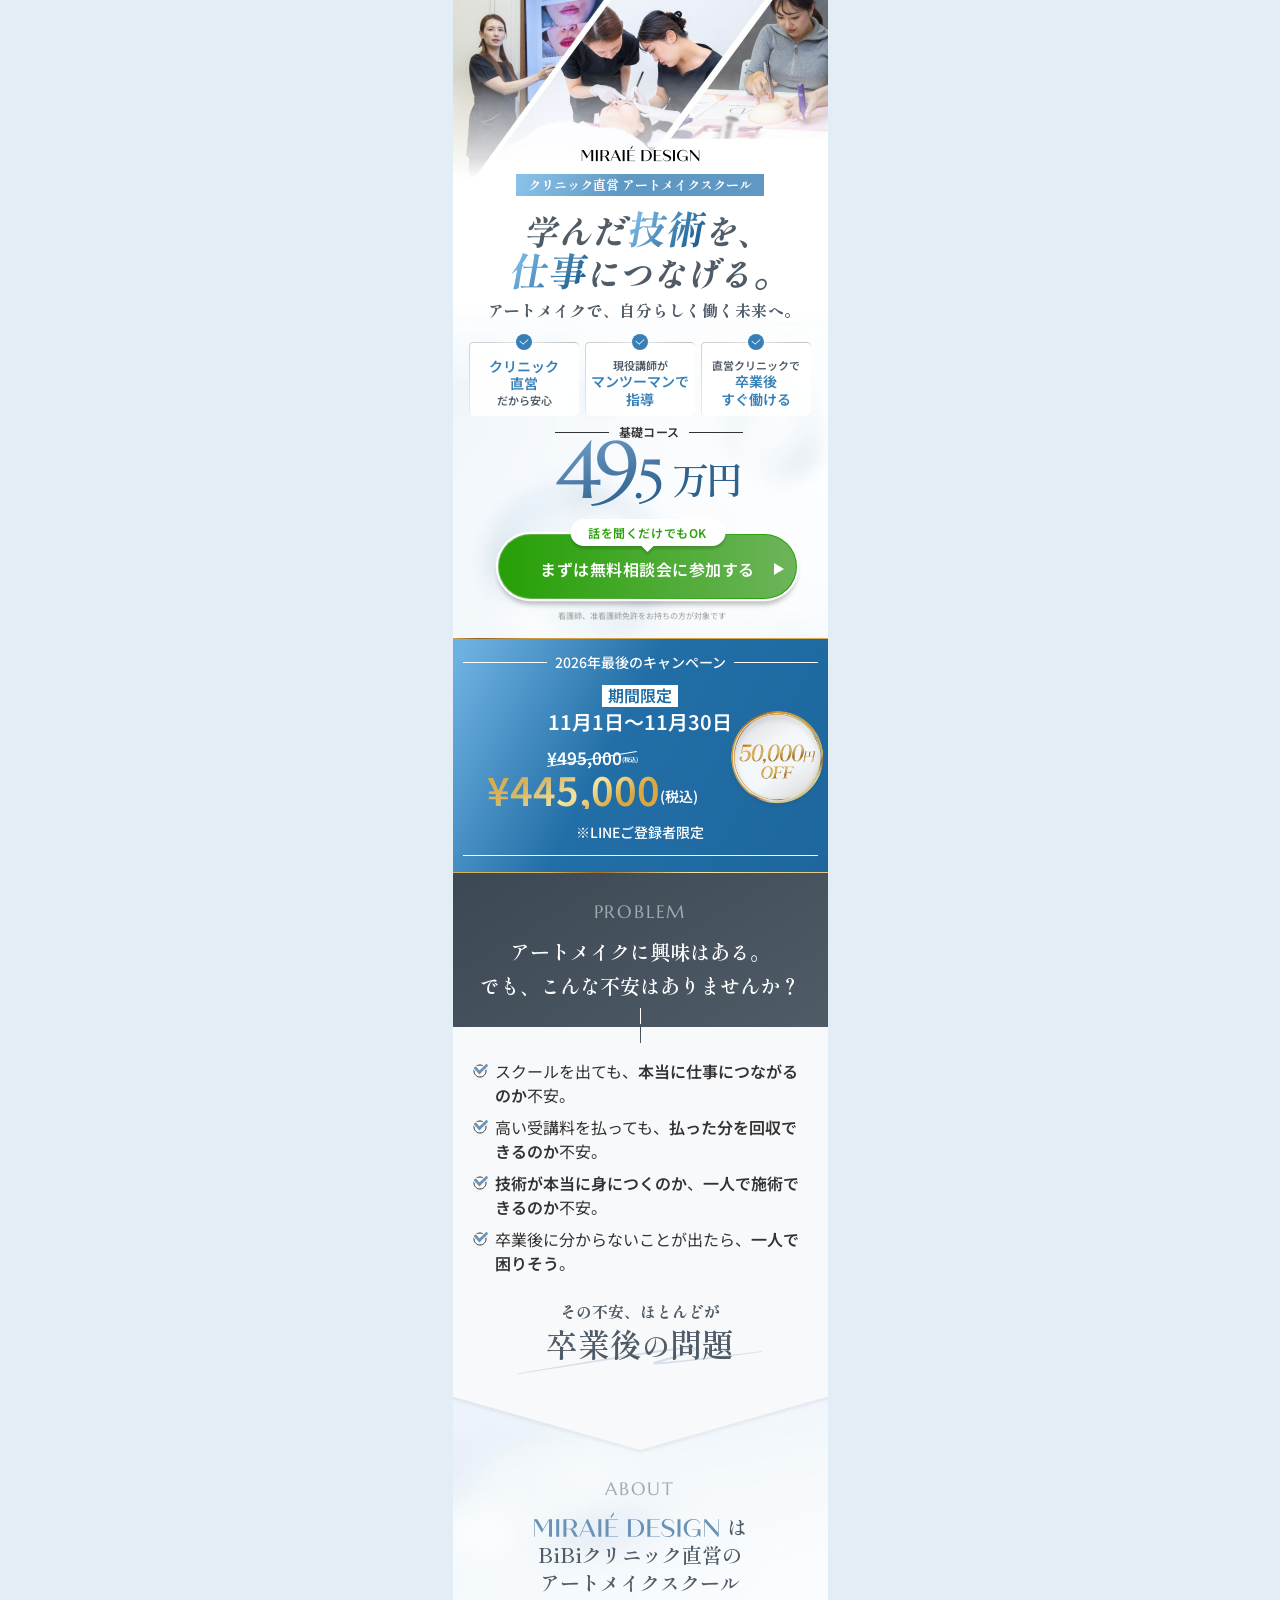
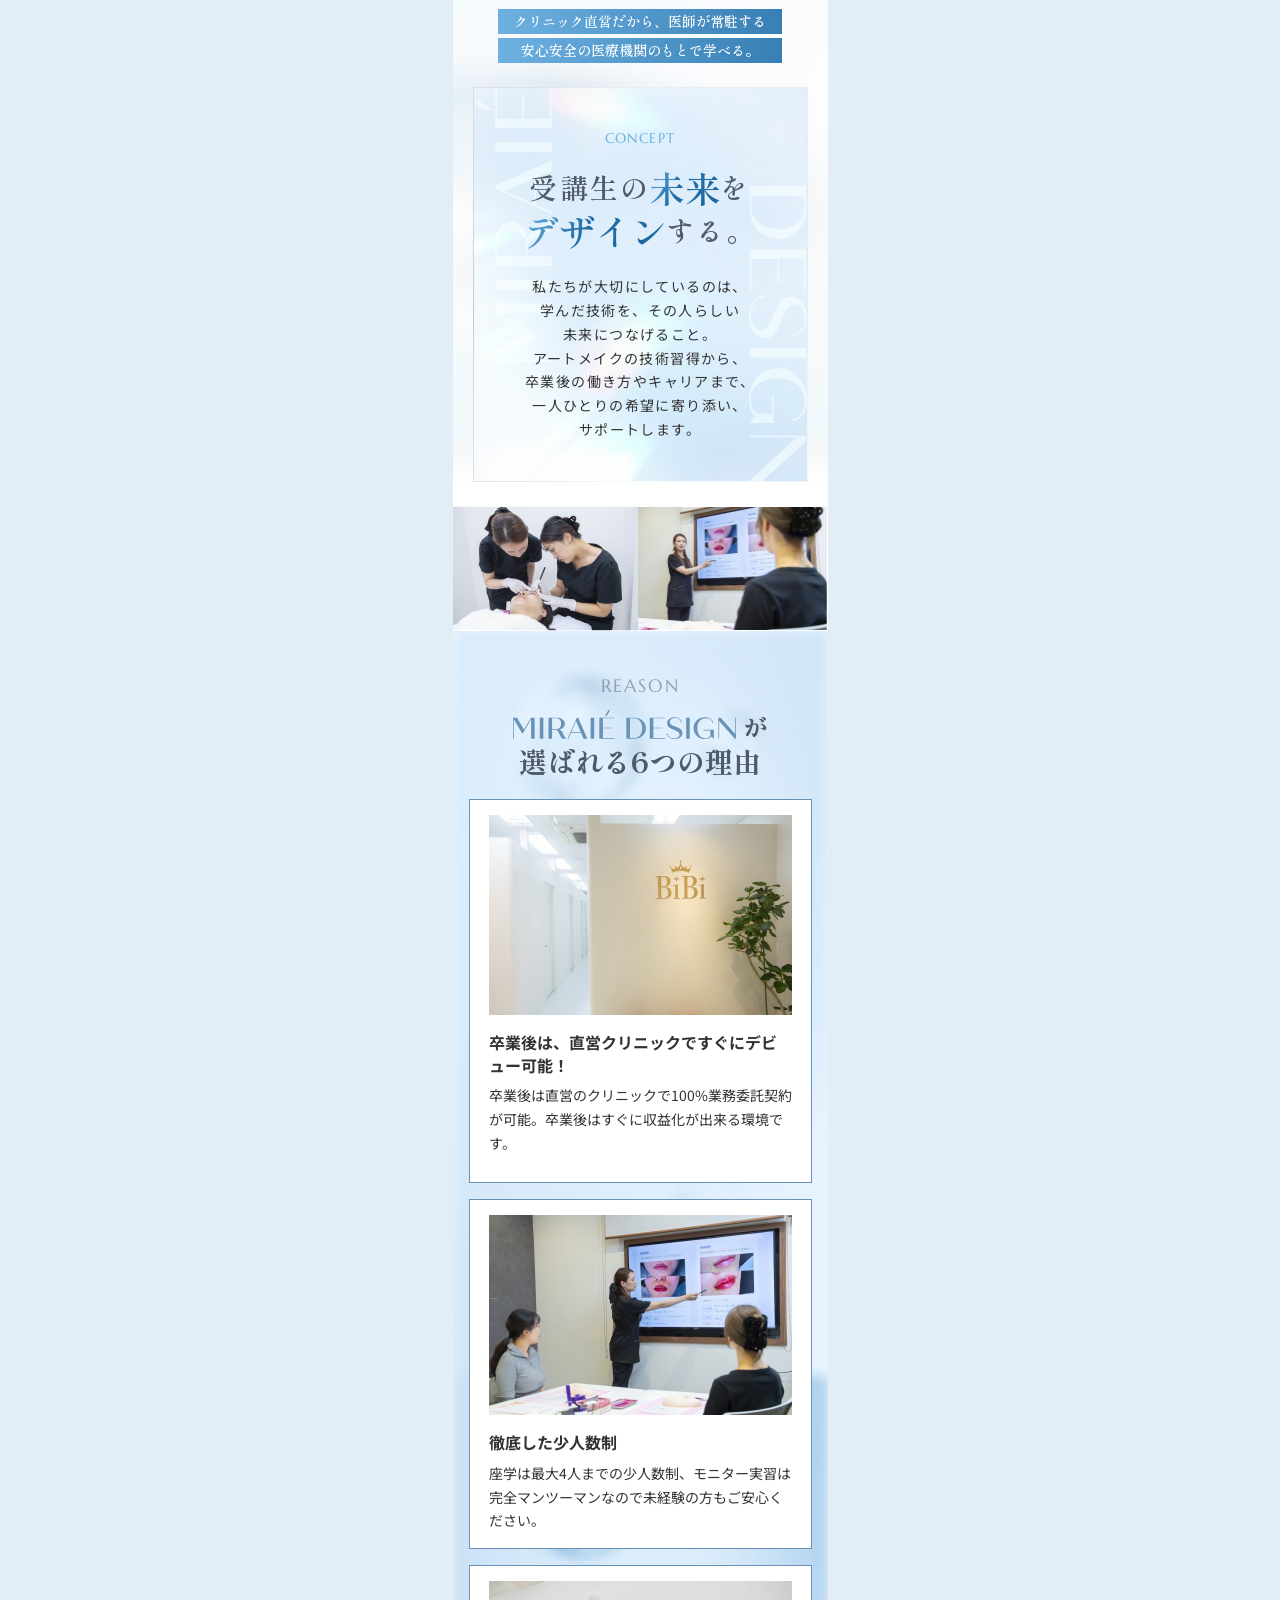
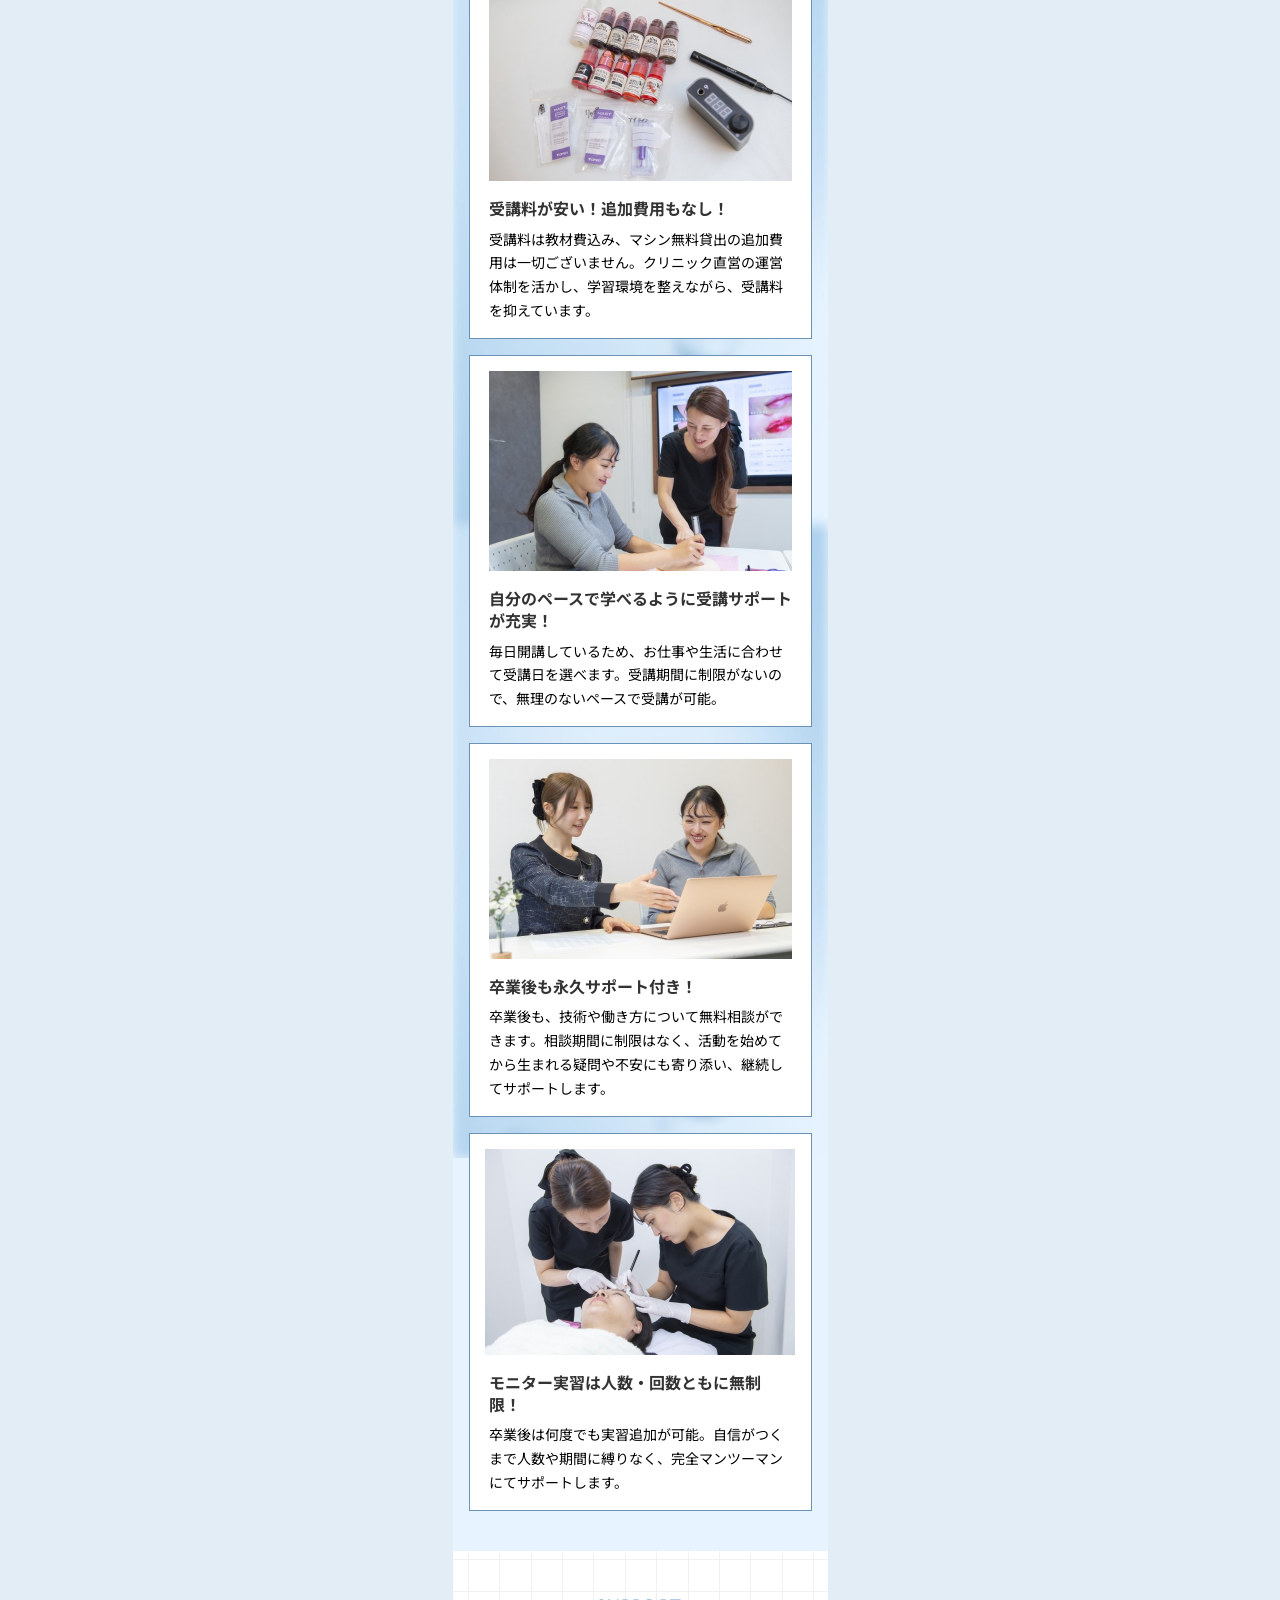
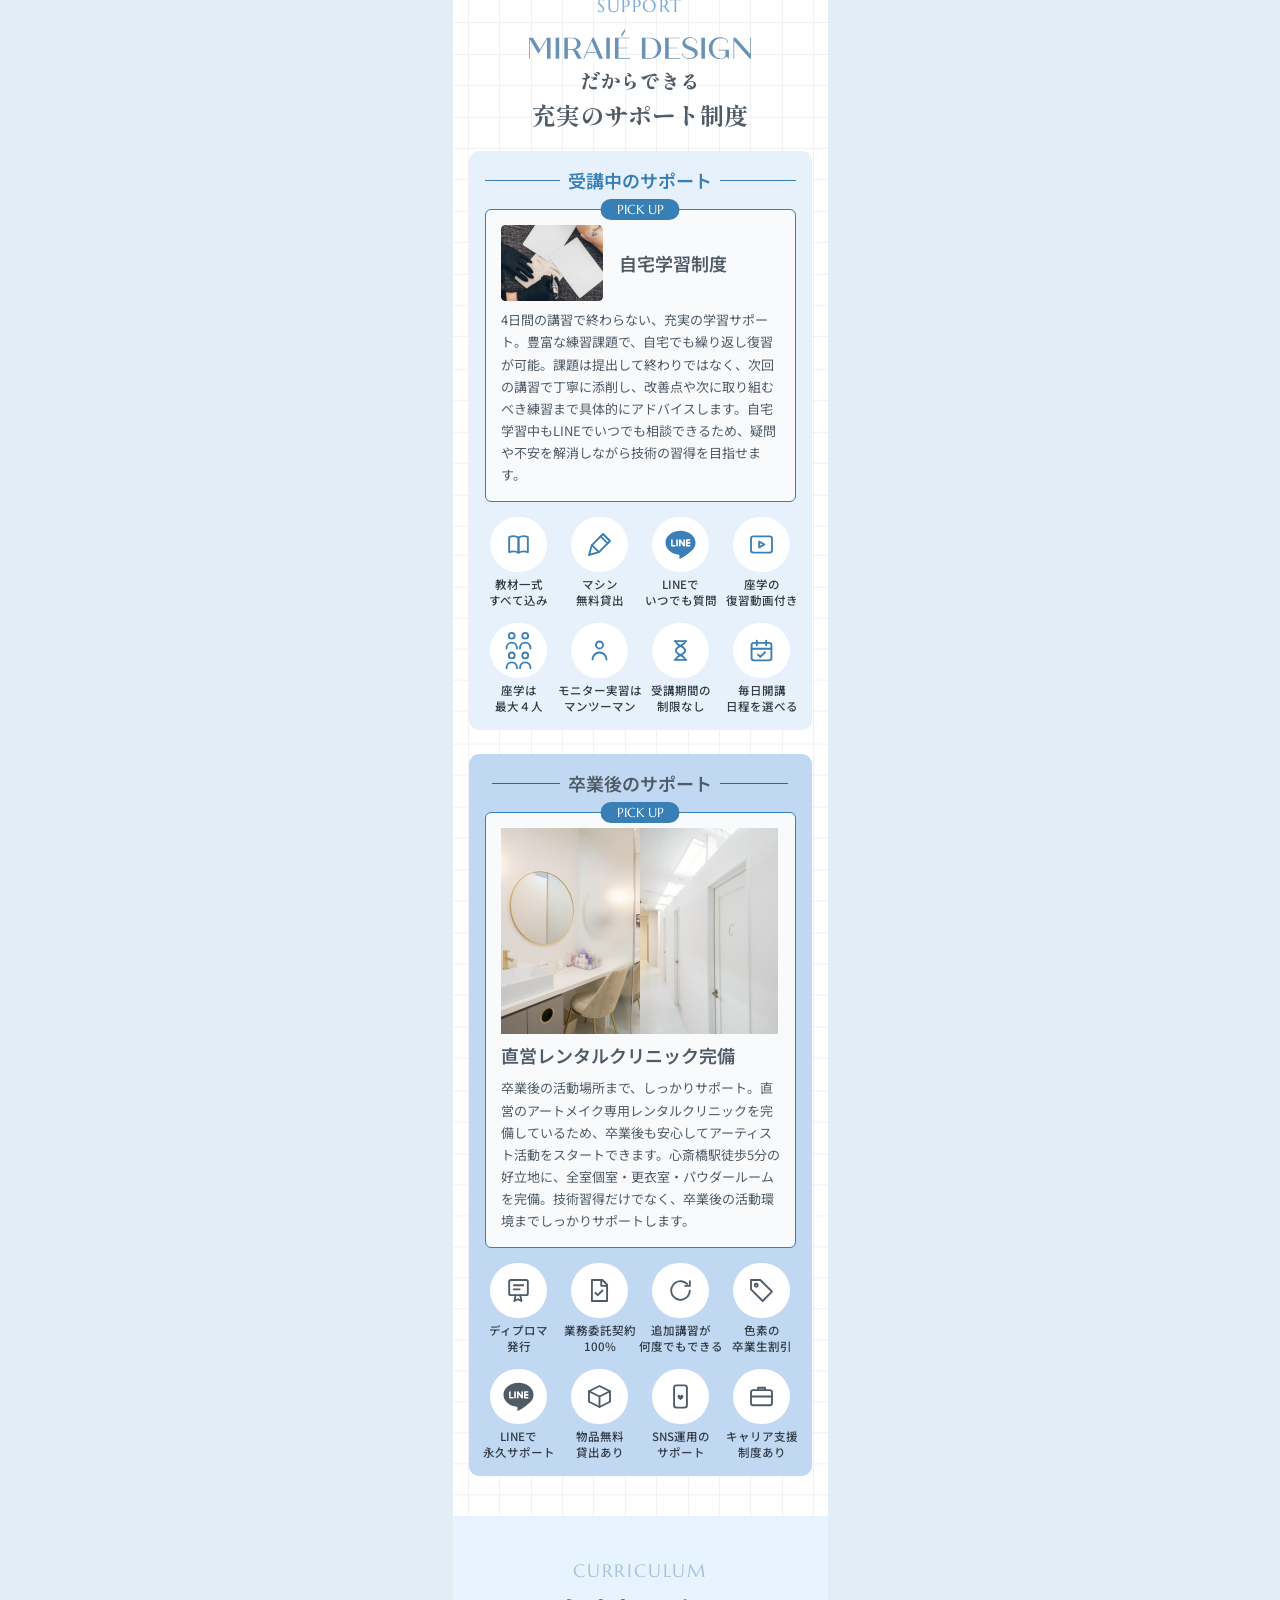
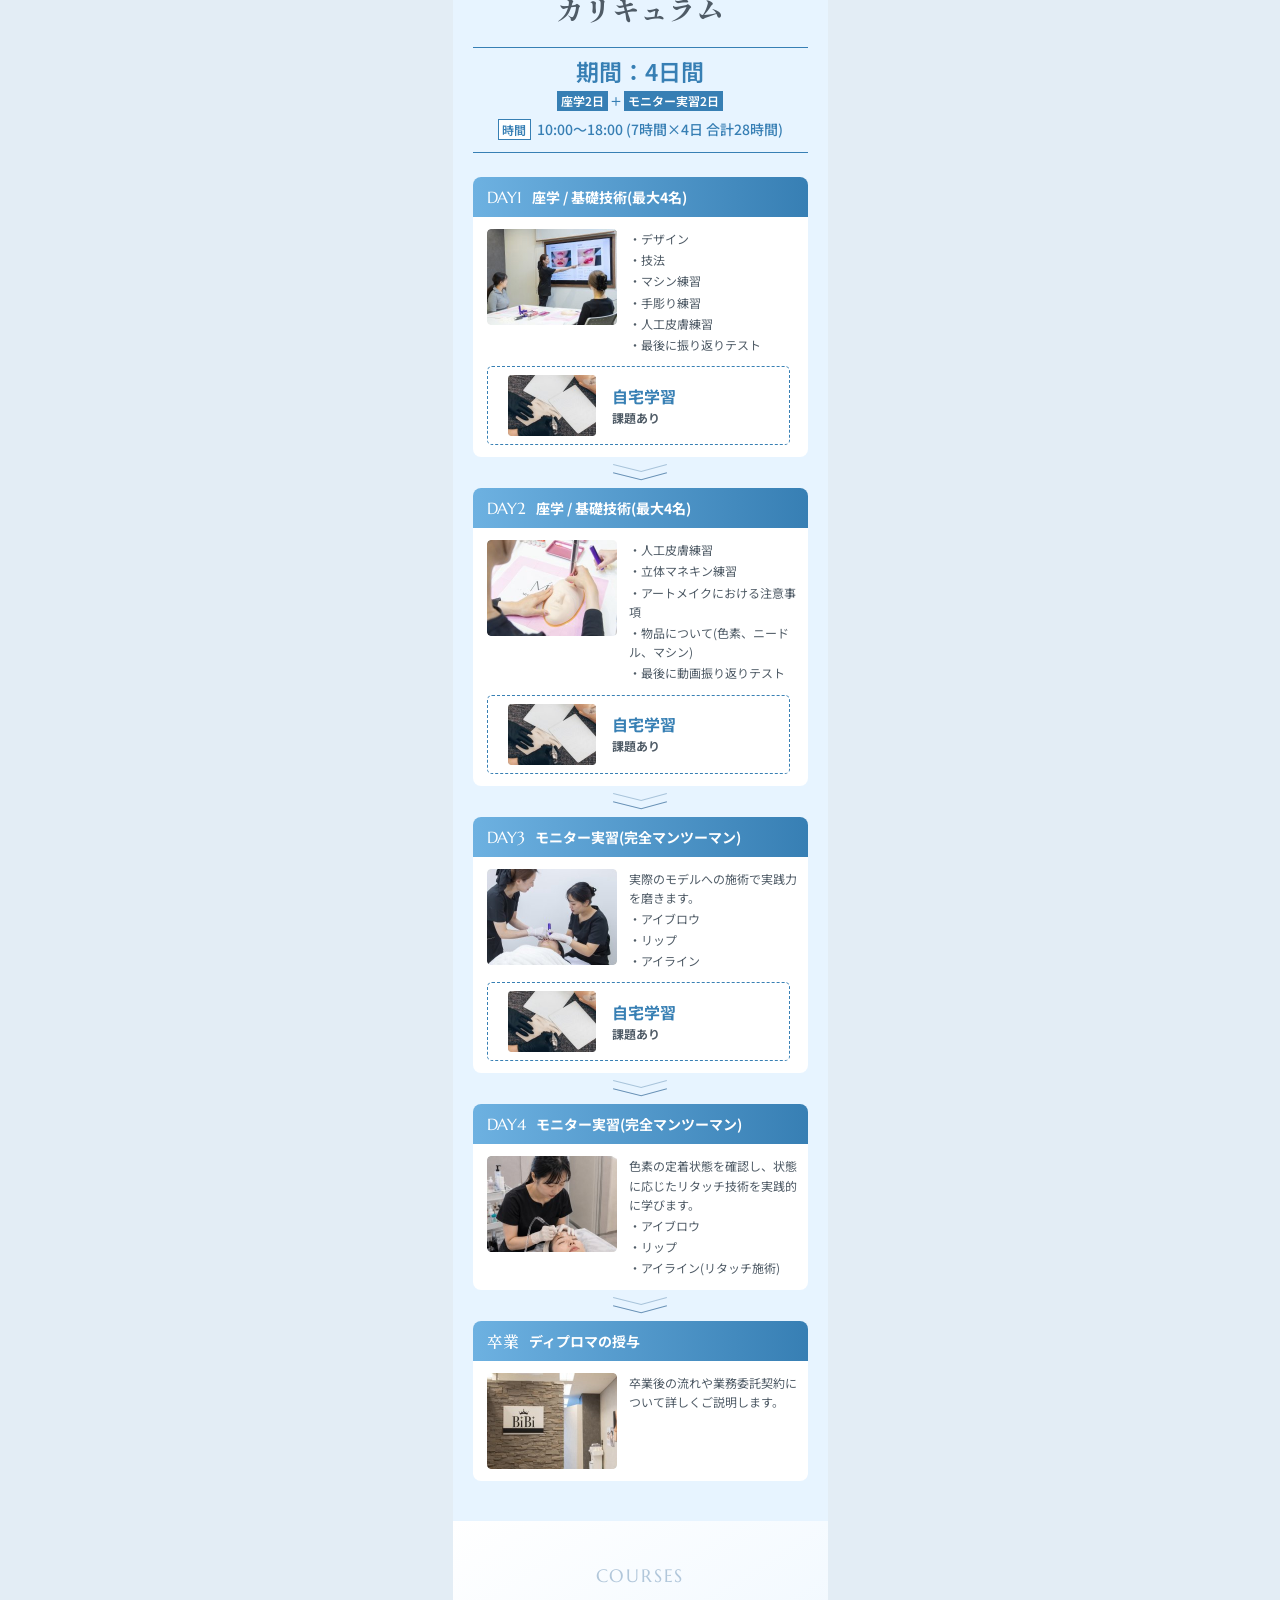
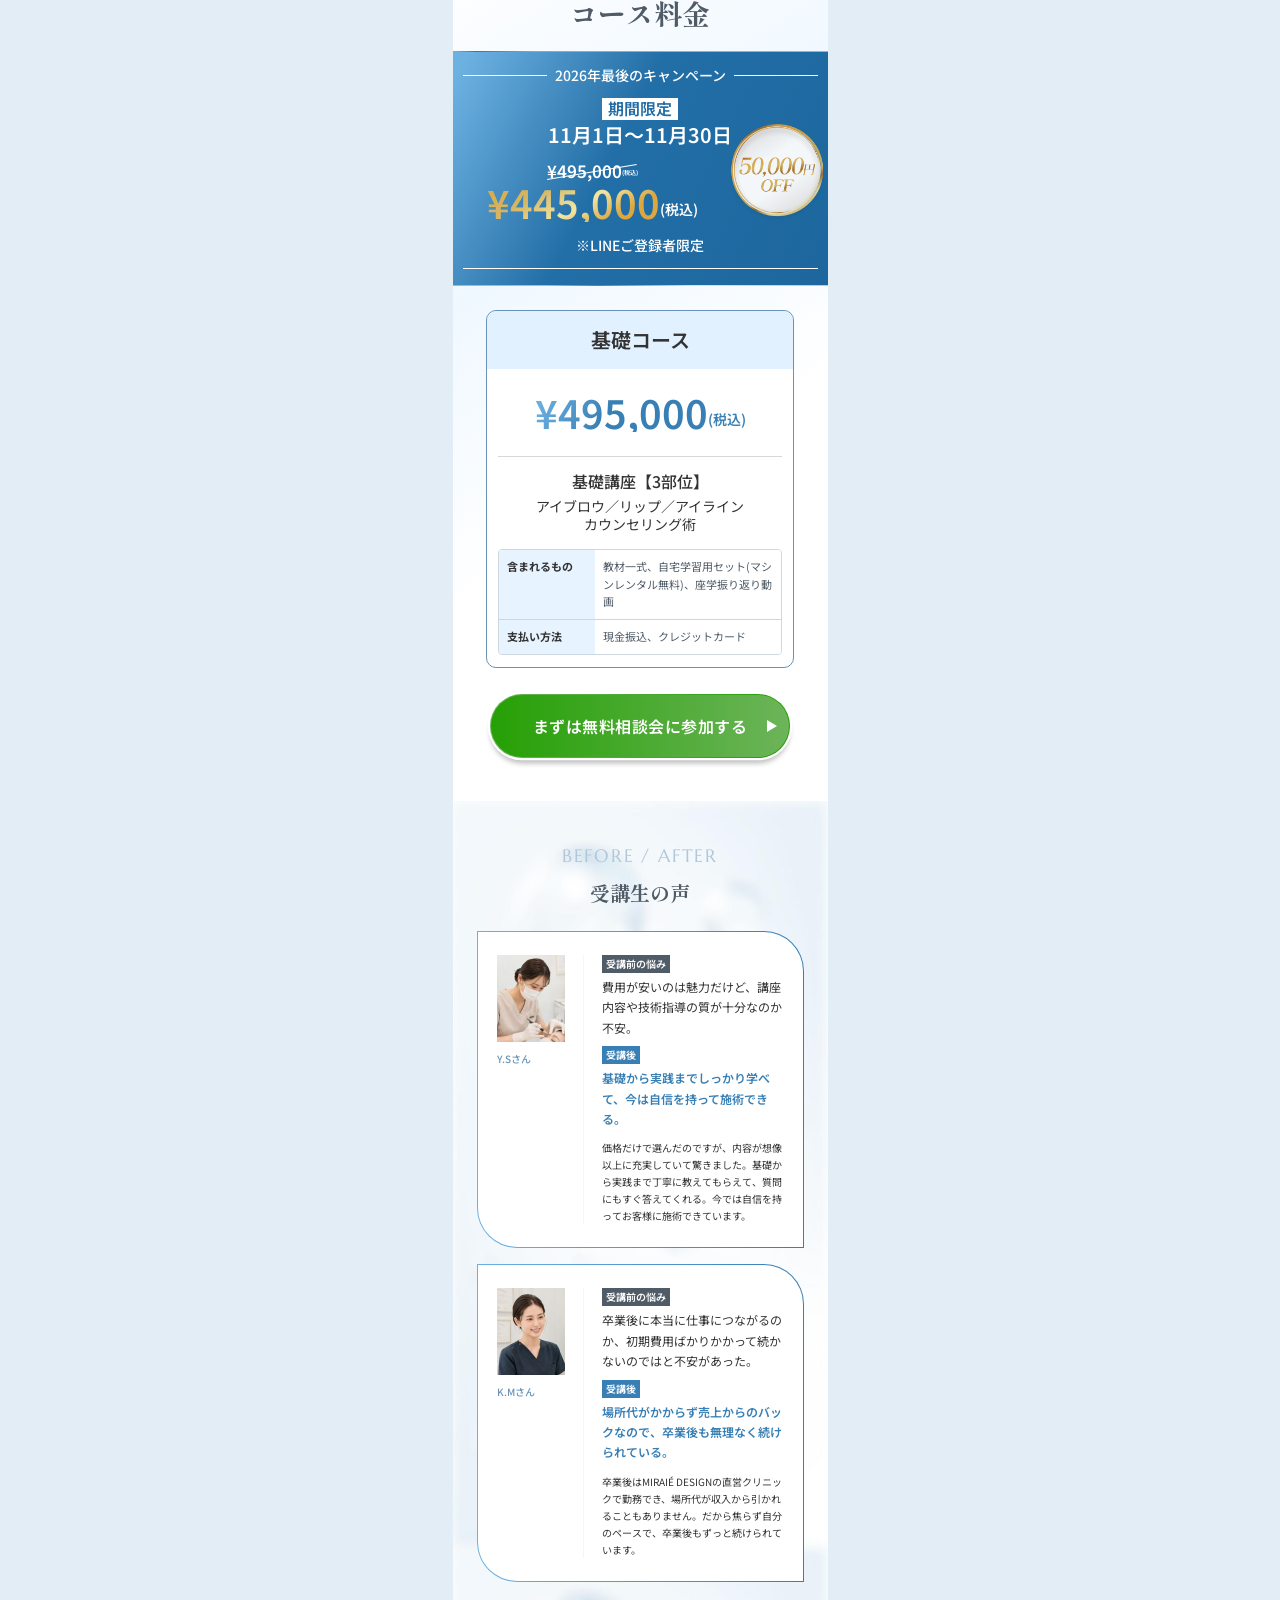
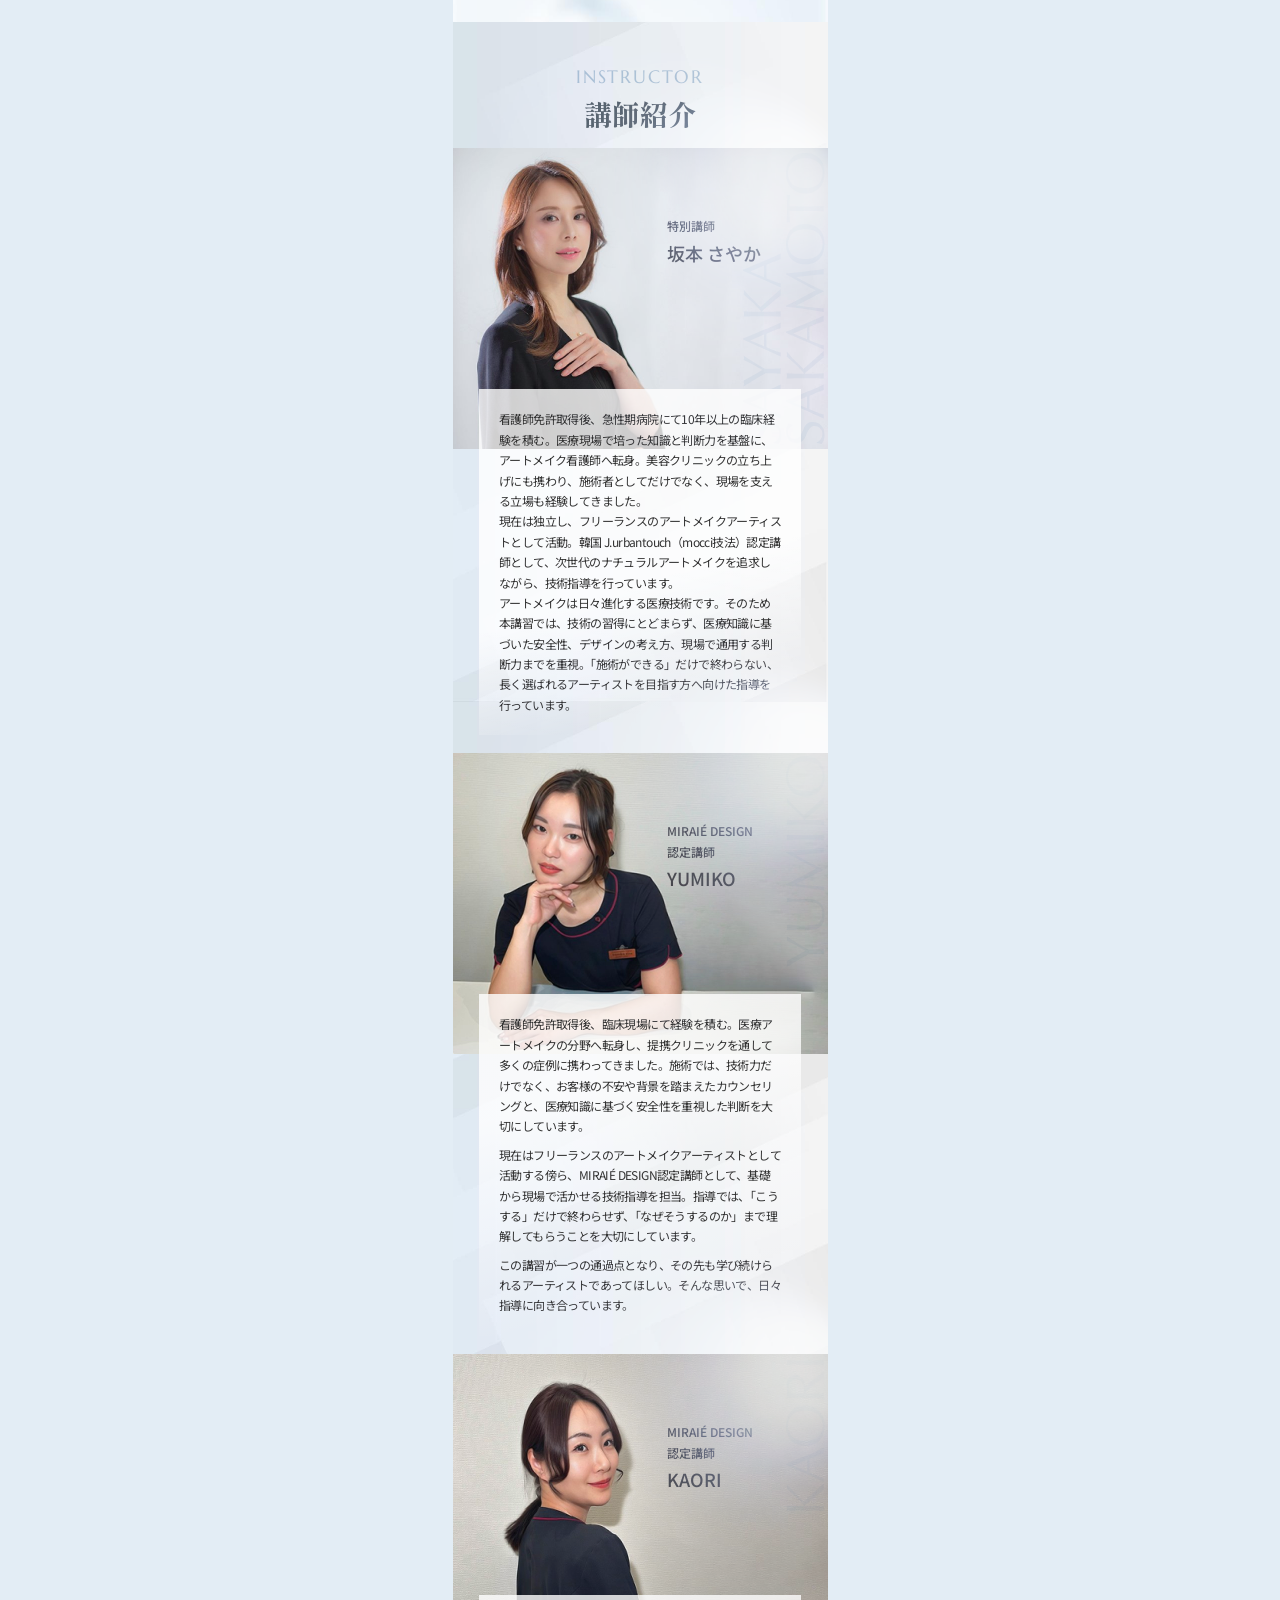
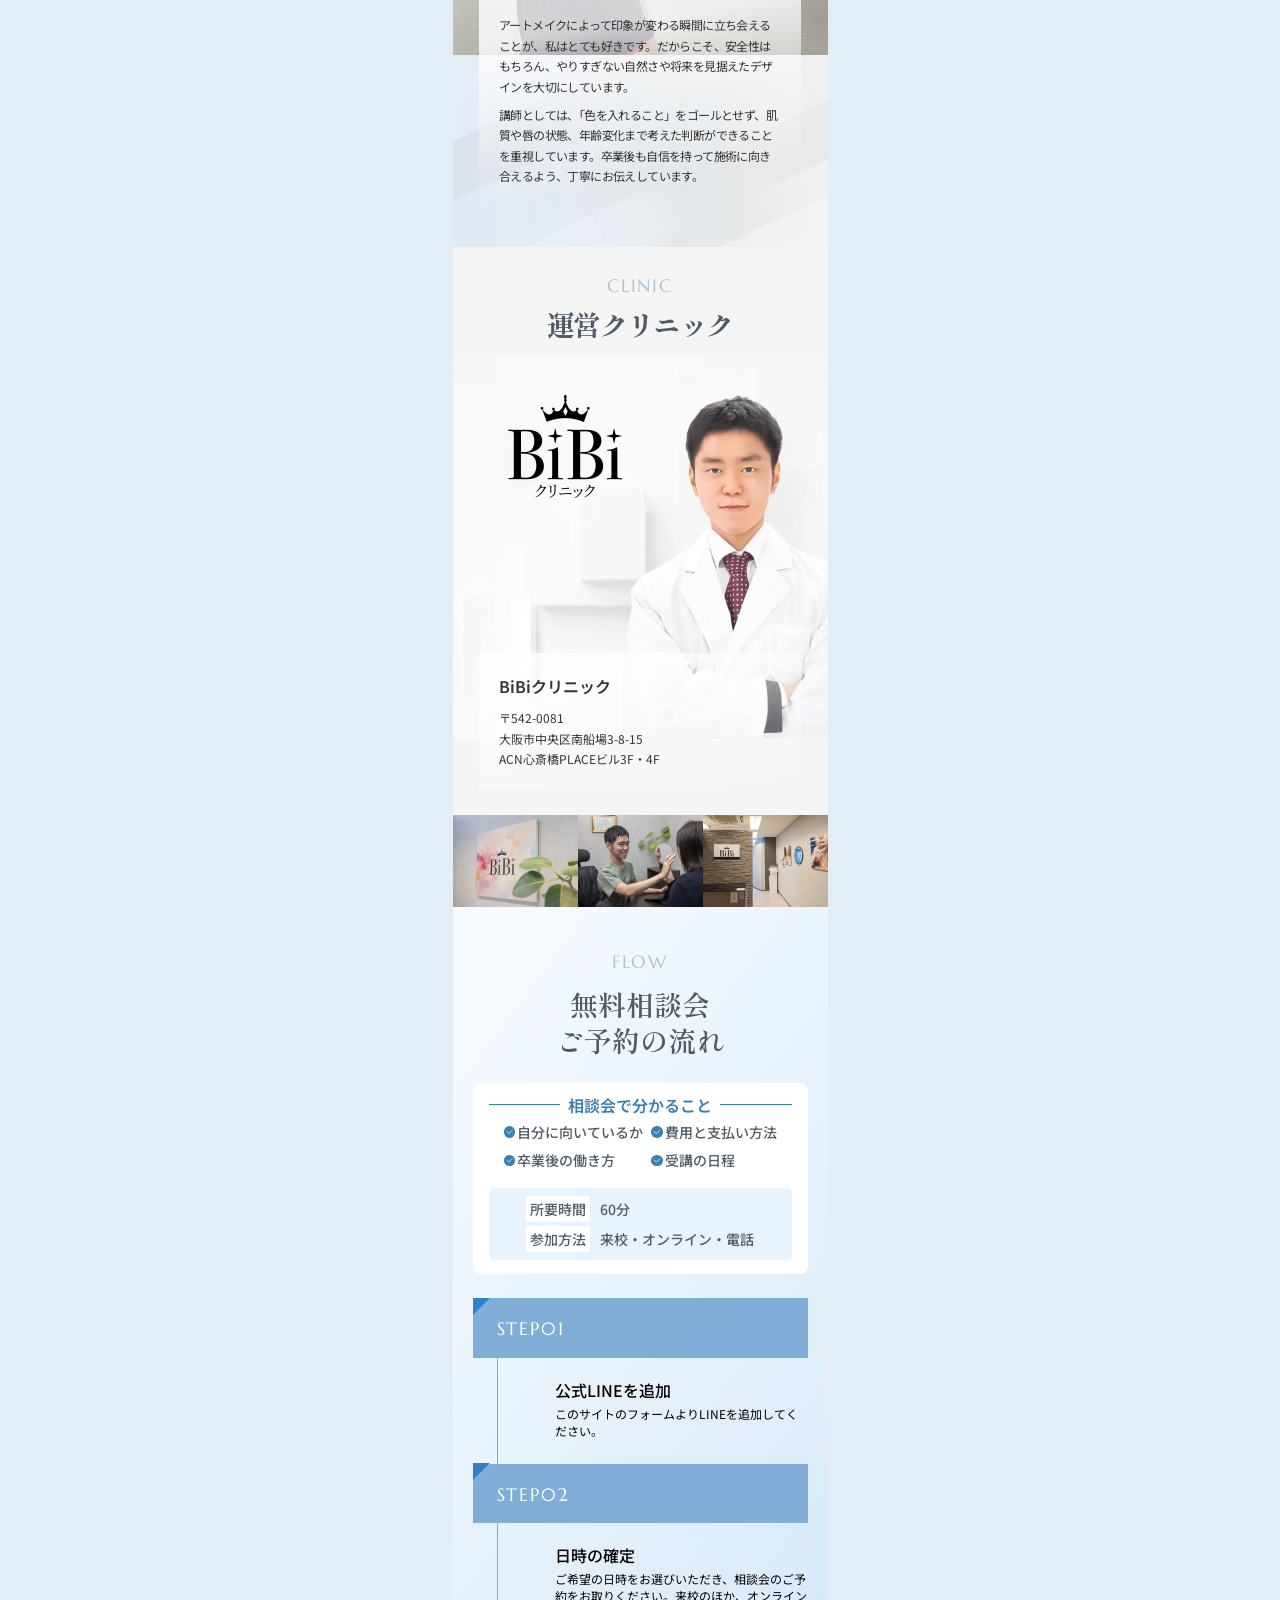
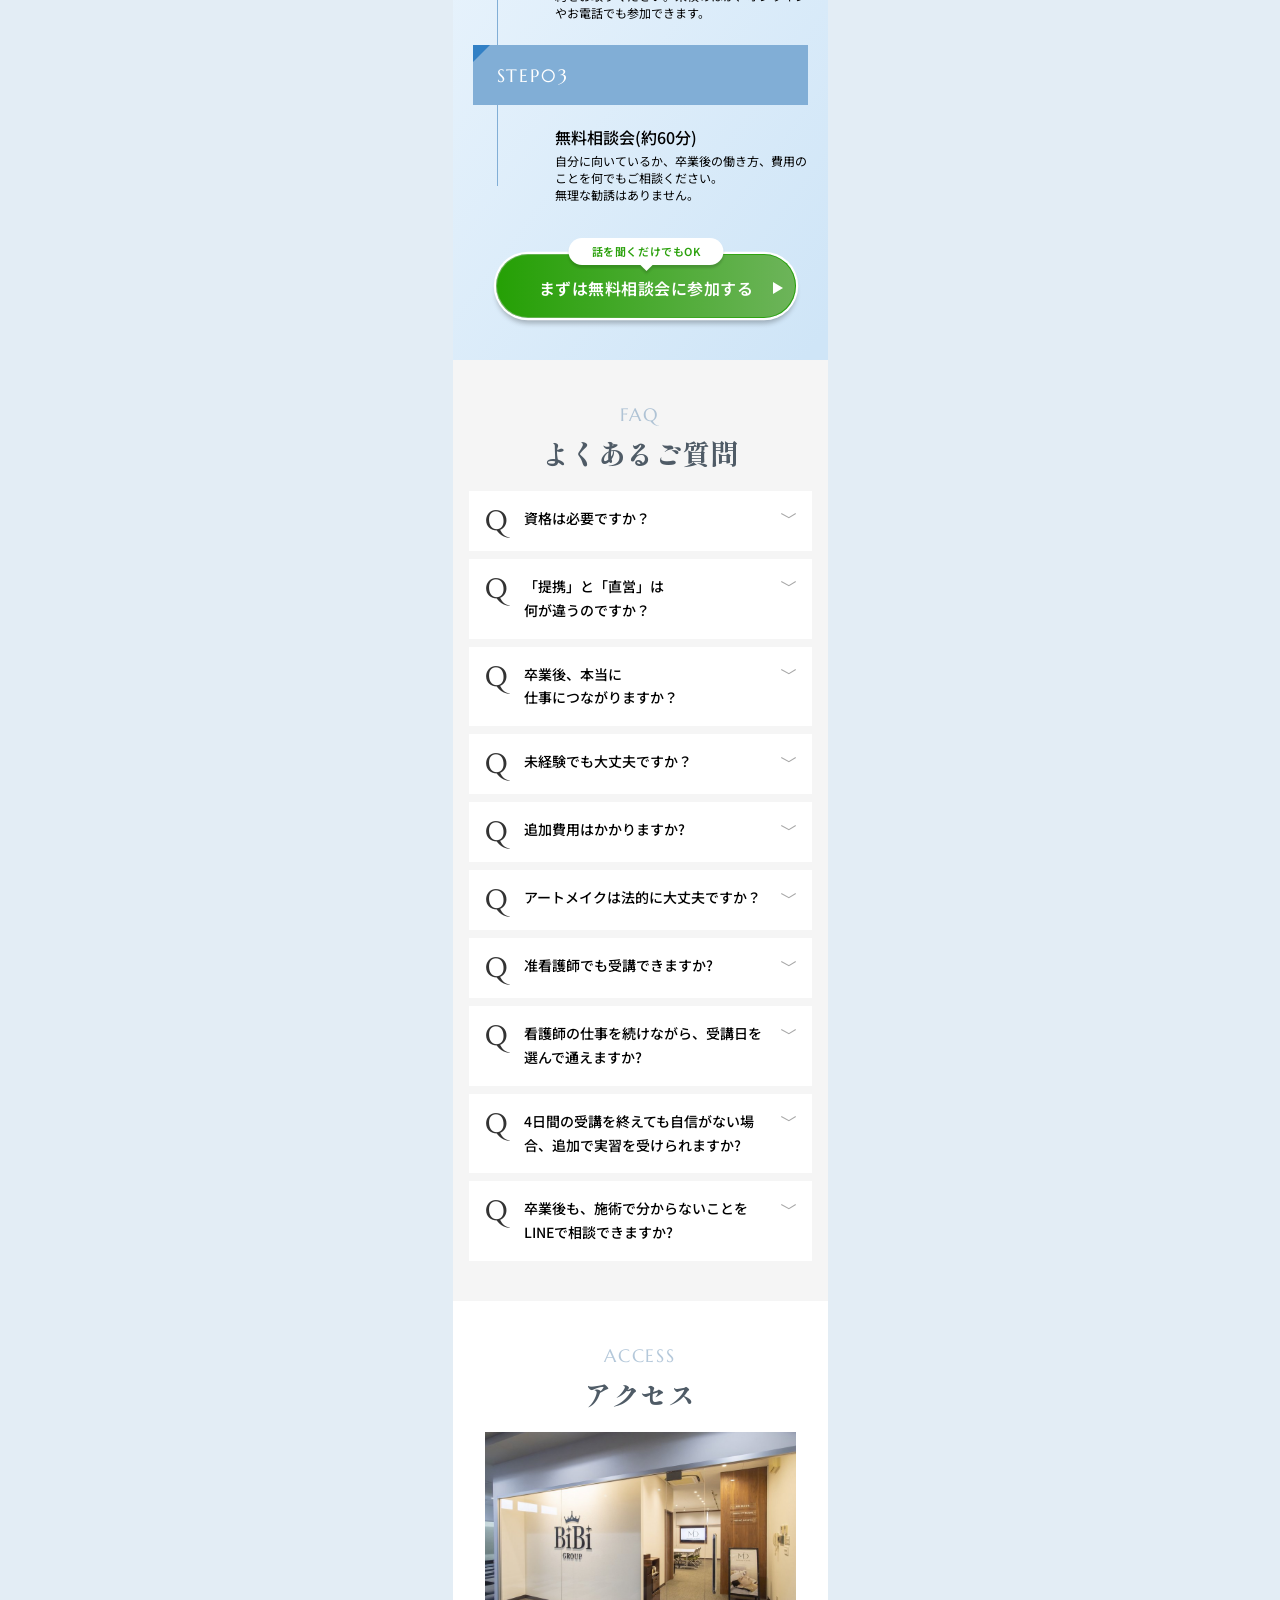
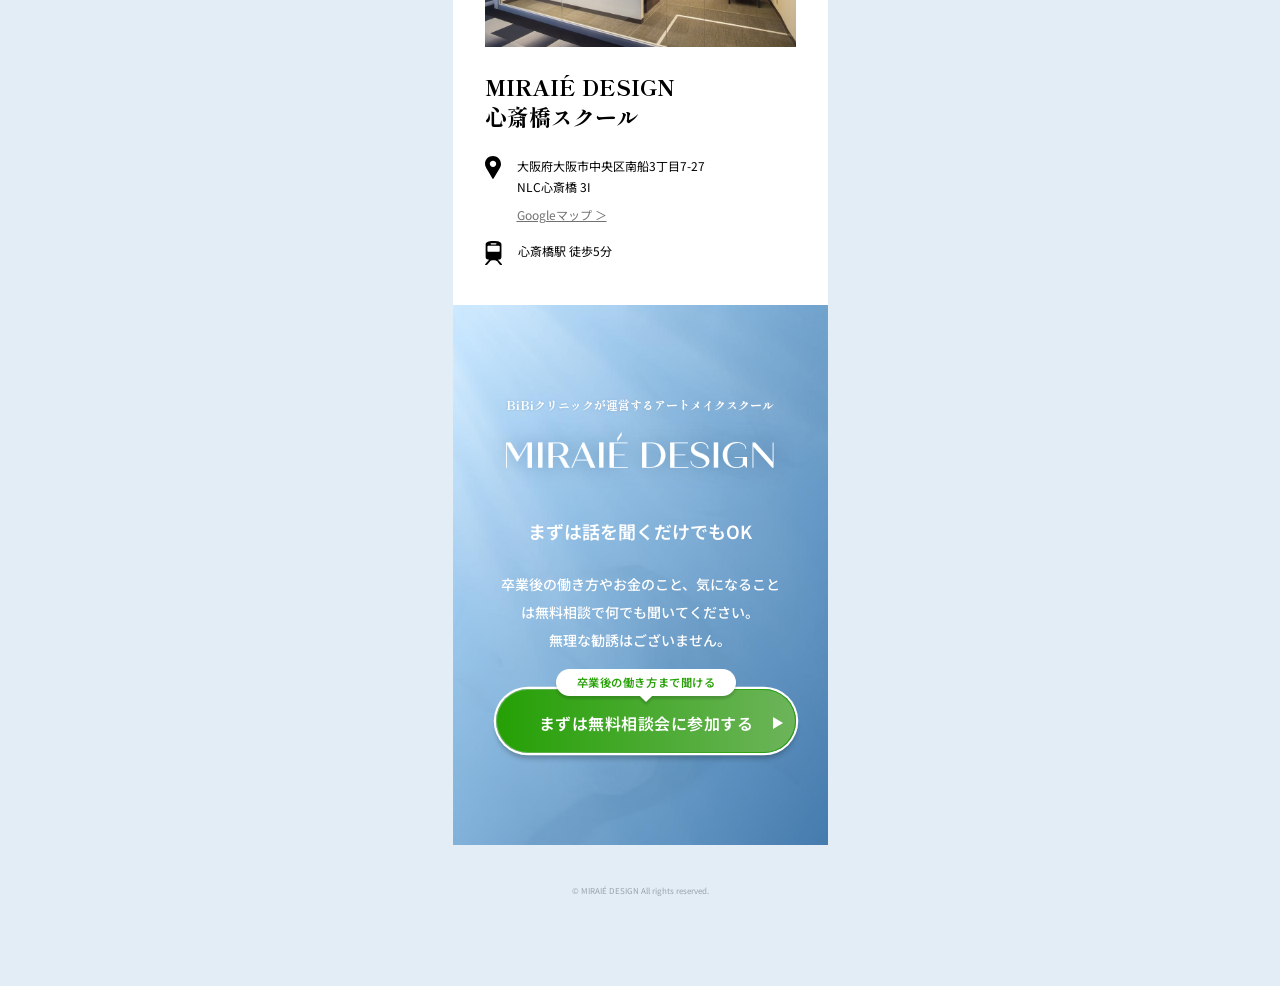
==== commit 004c2236: "Figmaの最新内容に合わせて、アクセス・キャンペーン・写真を更新する Co-authored-by: Cursor <cursoragent@cursor.com>" ====
--- a/index.html
+++ b/index.html
@@ -215,7 +215,10 @@
                 <span class="campaign__line"></span>
               </div>
               <div class="campaign__body">
-                <p class="campaign__target">LINEご登録者限定</p>
+                <div class="campaign__limit">
+                  <p class="campaign__limitLabel">期間限定</p>
+                  <p class="campaign__limitDate">11月1日〜11月30日</p>
+                </div>
                 <div class="campaign__prices">
                   <p class="campaign__before">
                     <span class="campaign__beforeNum">¥495,000</span><small class="campaign__beforeTax">(税込)</small>
@@ -235,7 +238,7 @@
                   class="campaign__badge"
                 />
               </div>
-              <p class="campaign__note">※2026年11月1日〜2026年11月30日の期間に限る</p>
+              <p class="campaign__note">※LINEご登録者限定</p>
               <span class="campaign__line campaign__line--bottom"></span>
             </div>
           </div>
@@ -491,7 +494,7 @@
               />
               <div class="reason-card__body">
                 <h3 class="reason-card__title">卒業後も永久サポート付き！</h3>
-                <p class="reason-card__text reason-card__text--black">卒業後も、技術や働き方についてLINEで無料相談ができます。相談期間に制限はなく、活動を始めてから生まれる疑問や不安にも寄り添い、継続してサポートします。</p>
+                <p class="reason-card__text reason-card__text--black">卒業後も、技術や働き方について無料相談ができます。相談期間に制限はなく、活動を始めてから生まれる疑問や不安にも寄り添い、継続してサポートします。</p>
               </div>
             </div>
 
@@ -921,7 +924,10 @@
                 <span class="campaign__line"></span>
               </div>
               <div class="campaign__body">
-                <p class="campaign__target">LINEご登録者限定</p>
+                <div class="campaign__limit">
+                  <p class="campaign__limitLabel">期間限定</p>
+                  <p class="campaign__limitDate">11月1日〜11月30日</p>
+                </div>
                 <div class="campaign__prices">
                   <p class="campaign__before">
                     <span class="campaign__beforeNum">¥495,000</span><small class="campaign__beforeTax">(税込)</small>
@@ -943,7 +949,7 @@
                   class="campaign__badge"
                 />
               </div>
-              <p class="campaign__note">※2026年11月1日〜2026年11月30日の期間に限る</p>
+              <p class="campaign__note">※LINEご登録者限定</p>
               <span class="campaign__line campaign__line--bottom"></span>
             </div>
           </div>
@@ -1482,9 +1488,9 @@
 
           <img
             src="img/top/access_img.jpg"
-              loading="lazy"
-              decoding="async"
-            alt="NLC心斎橋 外観"
+            loading="lazy"
+            decoding="async"
+            alt="心斎橋スクールの入口"
             class="access__thumb"
           />
 
@@ -1500,10 +1506,19 @@
                   alt=""
                   class="access__icon"
                 />
-                <p class="access__text">
-                  大阪府大阪市中央区南船3丁目7-27<br />
-                  NLC心斎橋 3I
-                </p>
+                <div class="access__detail">
+                  <p class="access__text">
+                    大阪府大阪市中央区南船3丁目7-27<br />
+                    NLC心斎橋 3I
+                  </p>
+                  <a
+                    class="access__map"
+                    href="https://www.google.com/maps/search/?api=1&amp;query=%E5%A4%A7%E9%98%AA%E5%BA%9C%E5%A4%A7%E9%98%AA%E5%B8%82%E4%B8%AD%E5%A4%AE%E5%8C%BA%E5%8D%97%E8%88%B93%E4%B8%81%E7%9B%AE7-27+NLC%E5%BF%83%E6%96%8E%E6%A9%8B"
+                    target="_blank"
+                    rel="noopener noreferrer"
+                    >Googleマップ ＞</a
+                  >
+                </div>
               </div>
               <div class="access__item">
                 <img
--- a/style.css
+++ b/style.css
@@ -135,13 +135,11 @@
   content: "";
   position: absolute;
   left: 50%;
-  bottom: -6px;
-  transform: translateX(-50%);
-  width: 0;
-  height: 0;
-  border-left: 6px solid transparent;
-  border-right: 6px solid transparent;
-  border-top: 6px solid #fff;
+  bottom: -4px;
+  width: 10px;
+  height: 10px;
+  background-color: #fff;
+  transform: translateX(-50%) rotate(45deg);
 }
 .btnLabel--small {
   font-size: 1.1rem;
@@ -583,16 +581,31 @@
   align-items: center;
   gap: 16px;
 }
-.campaign__target {
-  font-size: 1.8rem;
-  font-weight: 500;
-  line-height: 1;
+.campaign__limit {
+  display: flex;
+  flex-direction: column;
+  align-items: center;
+  gap: 4px;
+}
+.campaign__limitLabel {
+  padding: 2px 6px;
+  font-size: 1.6rem;
+  font-weight: 600;
+  line-height: 1.1;
+  color: #216ca4;
+  background-color: #fff;
+}
+.campaign__limitDate {
+  font-size: 2rem;
+  font-weight: 600;
+  line-height: 1.1;
 }
 .campaign__prices {
   display: flex;
   flex-direction: column;
   align-items: center;
   gap: 4px;
+  margin-right: 96px;
 }
 .campaign__before {
   position: relative;
@@ -635,16 +648,15 @@
 }
 .campaign__badge {
   position: absolute;
-  top: -29px;
-  left: 264px;
-  width: 90.5px;
+  top: 26px;
+  left: 265px;
+  width: 98px;
 }
 .campaign__note {
-  font-size: 1.2rem;
-  font-weight: 300;
+  font-size: 1.4rem;
+  font-weight: 500;
   line-height: 1;
   text-align: center;
-  white-space: nowrap;
 }
 
 /* ============================================ */
@@ -2019,18 +2031,32 @@
 }
 .access__item {
   display: flex;
+  align-items: flex-start;
   gap: 16px;
 }
 .access__icon {
   flex-shrink: 0;
   width: 16px;
+  height: 23px;
 }
 .access__item + .access__item .access__icon {
   width: 17px;
+  height: 24px;
+}
+.access__detail {
+  display: flex;
+  flex-direction: column;
+  gap: 8px;
 }
 .access__text {
   font-size: 1.2rem;
   line-height: 1.7;
+}
+.access__map {
+  font-size: 1.2rem;
+  line-height: 1.7;
+  color: #717171;
+  text-decoration: underline;
 }
 
 /* ============================================ */
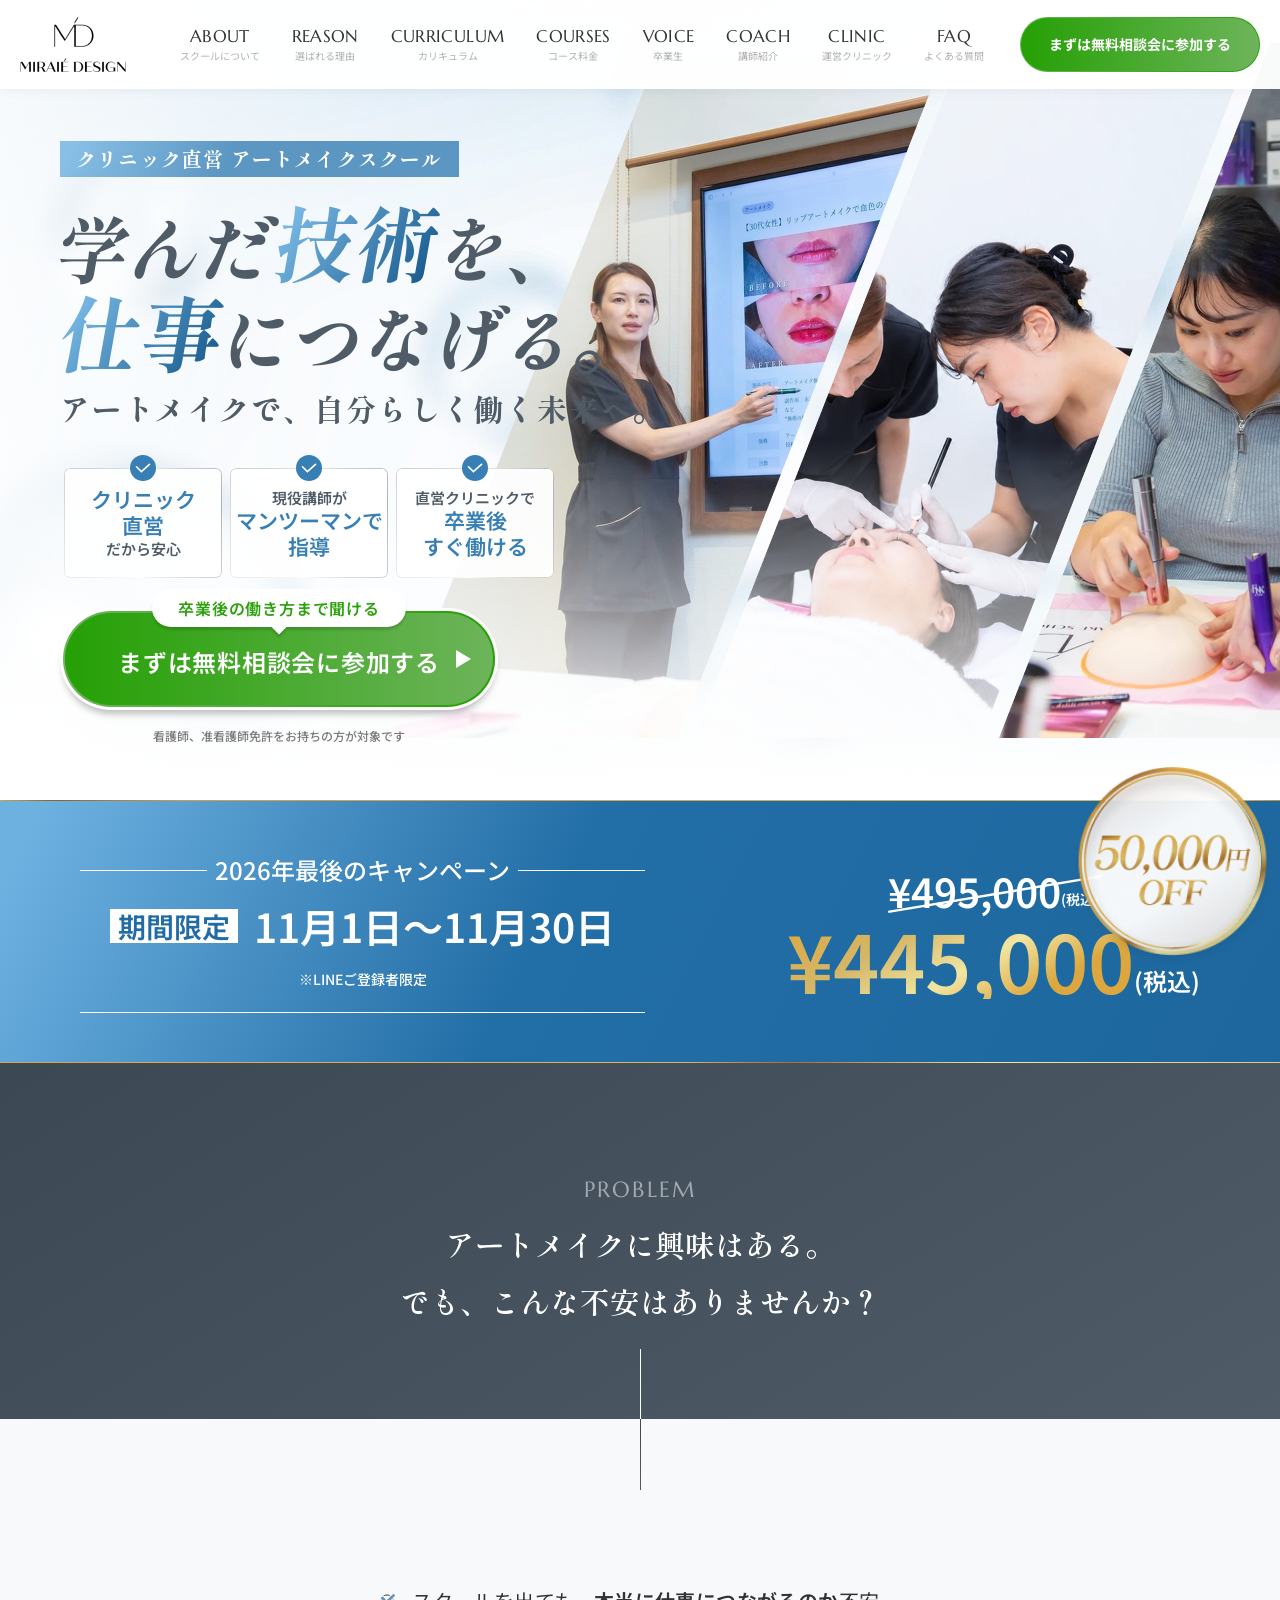
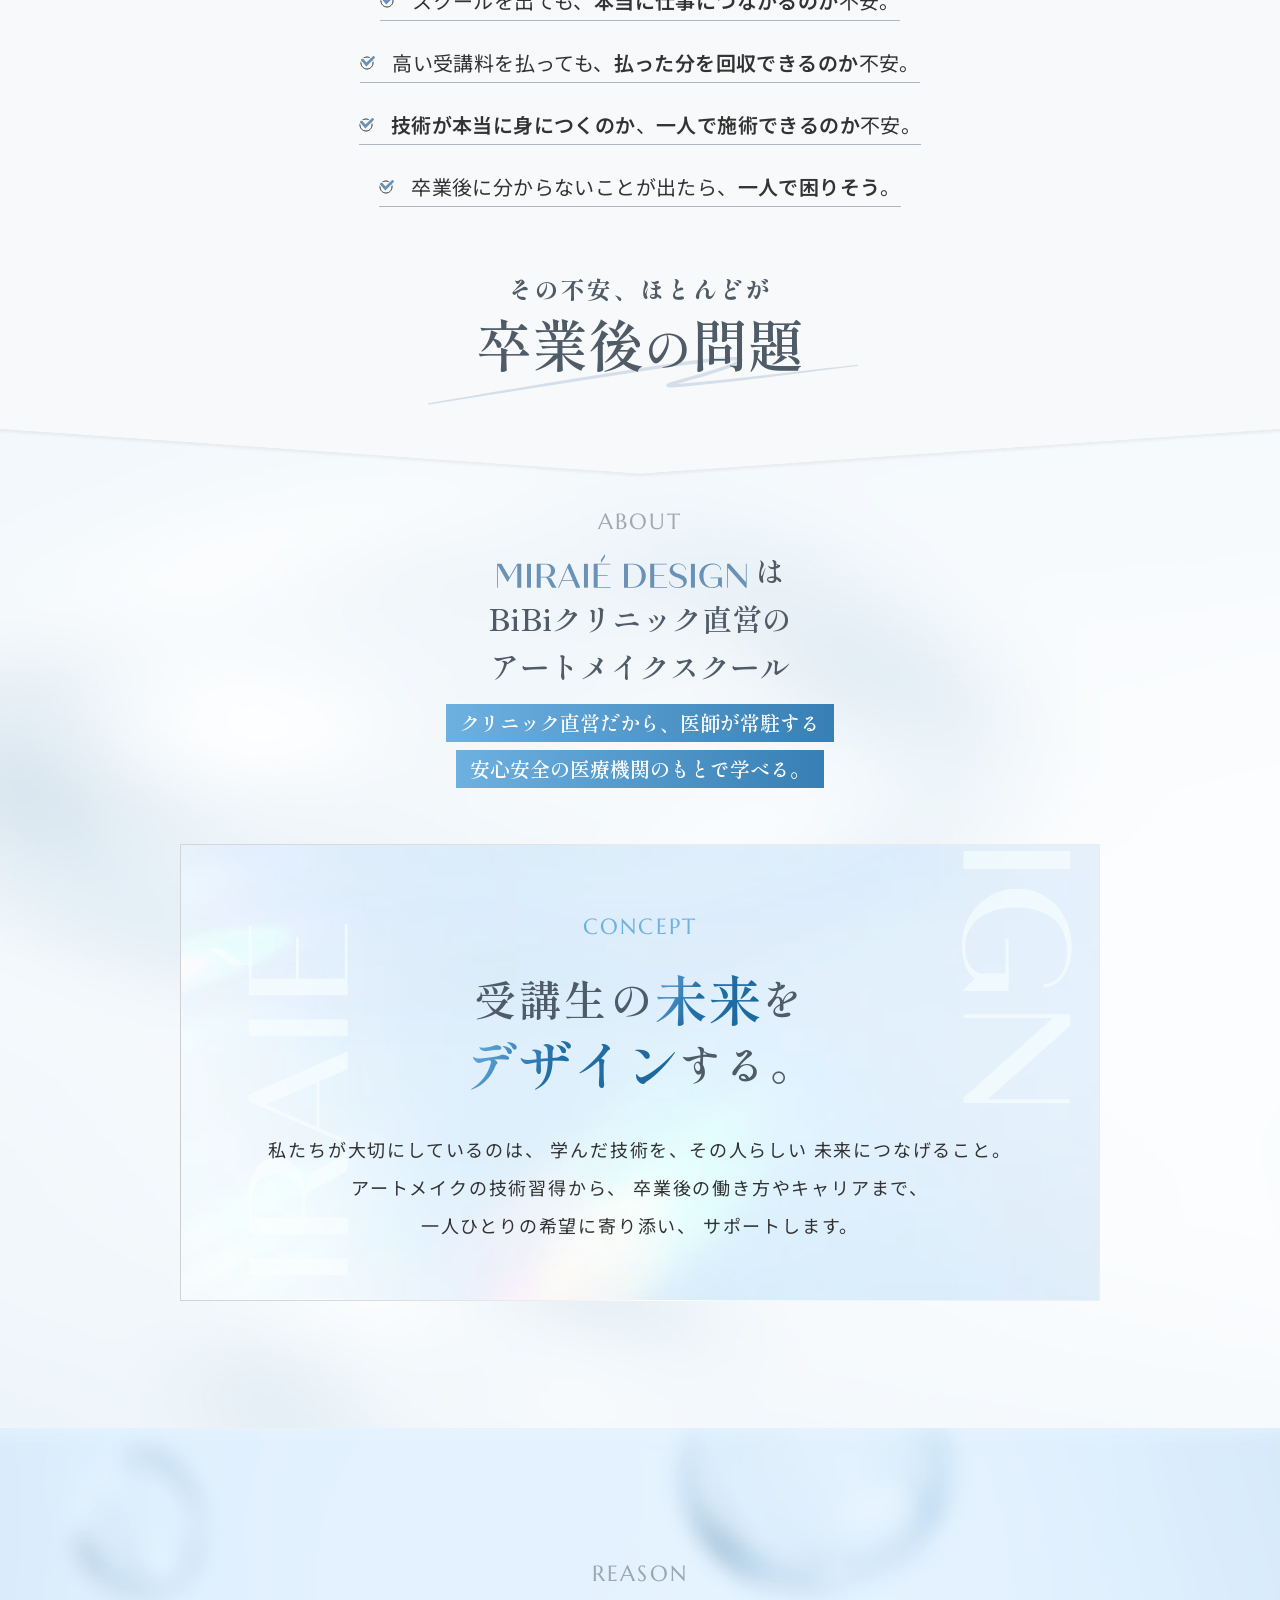
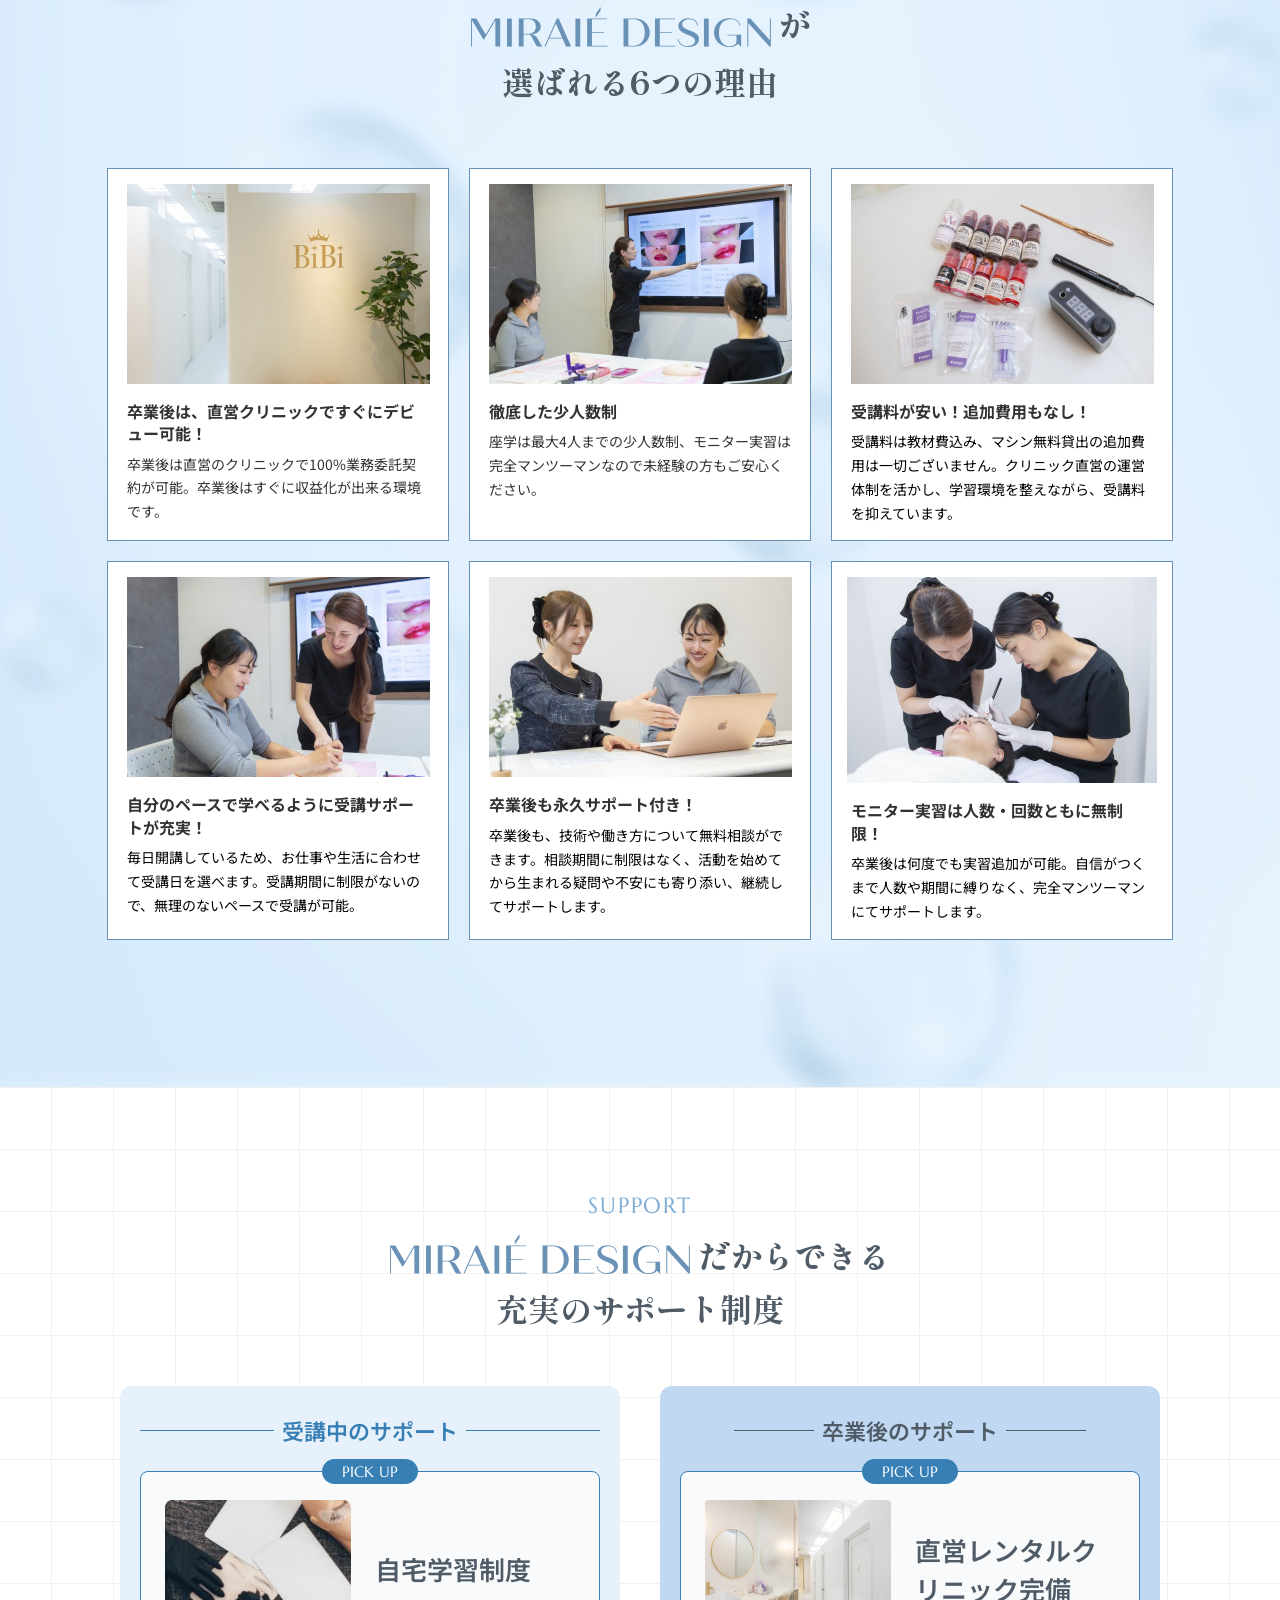
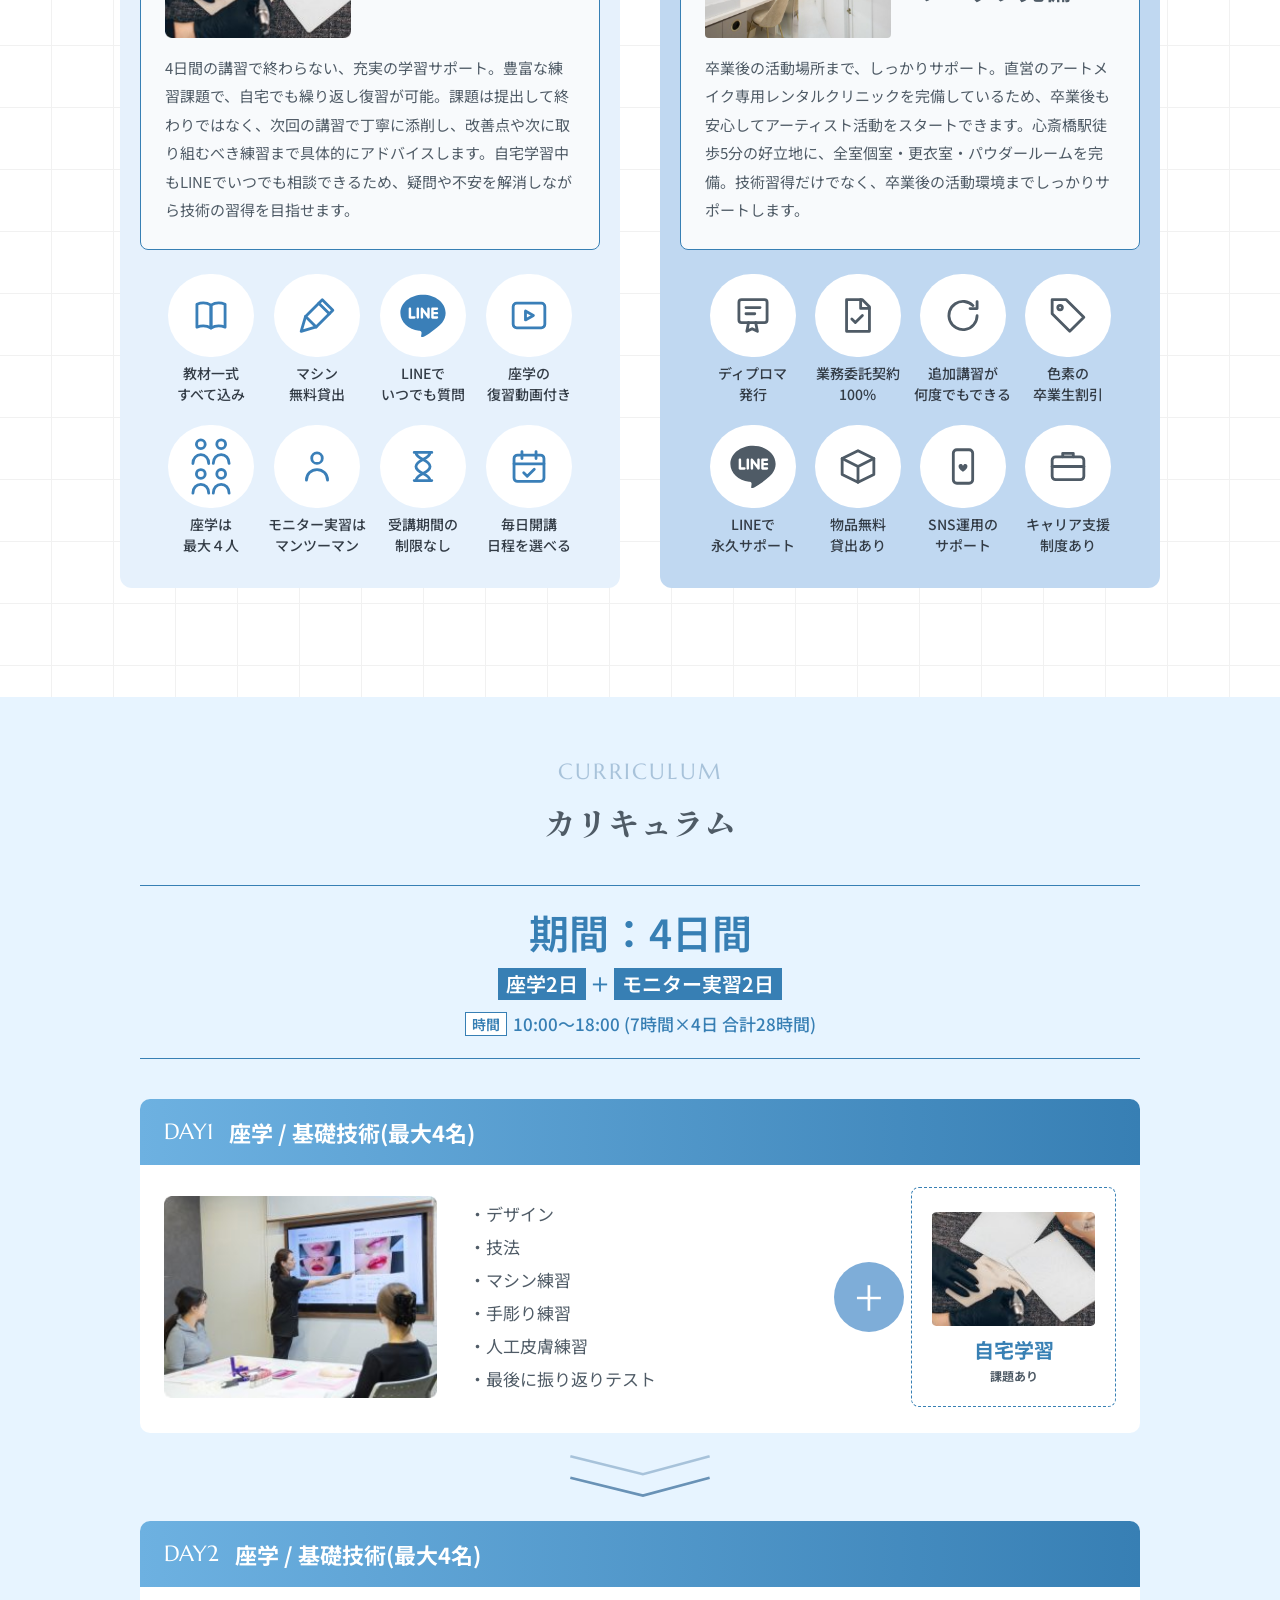
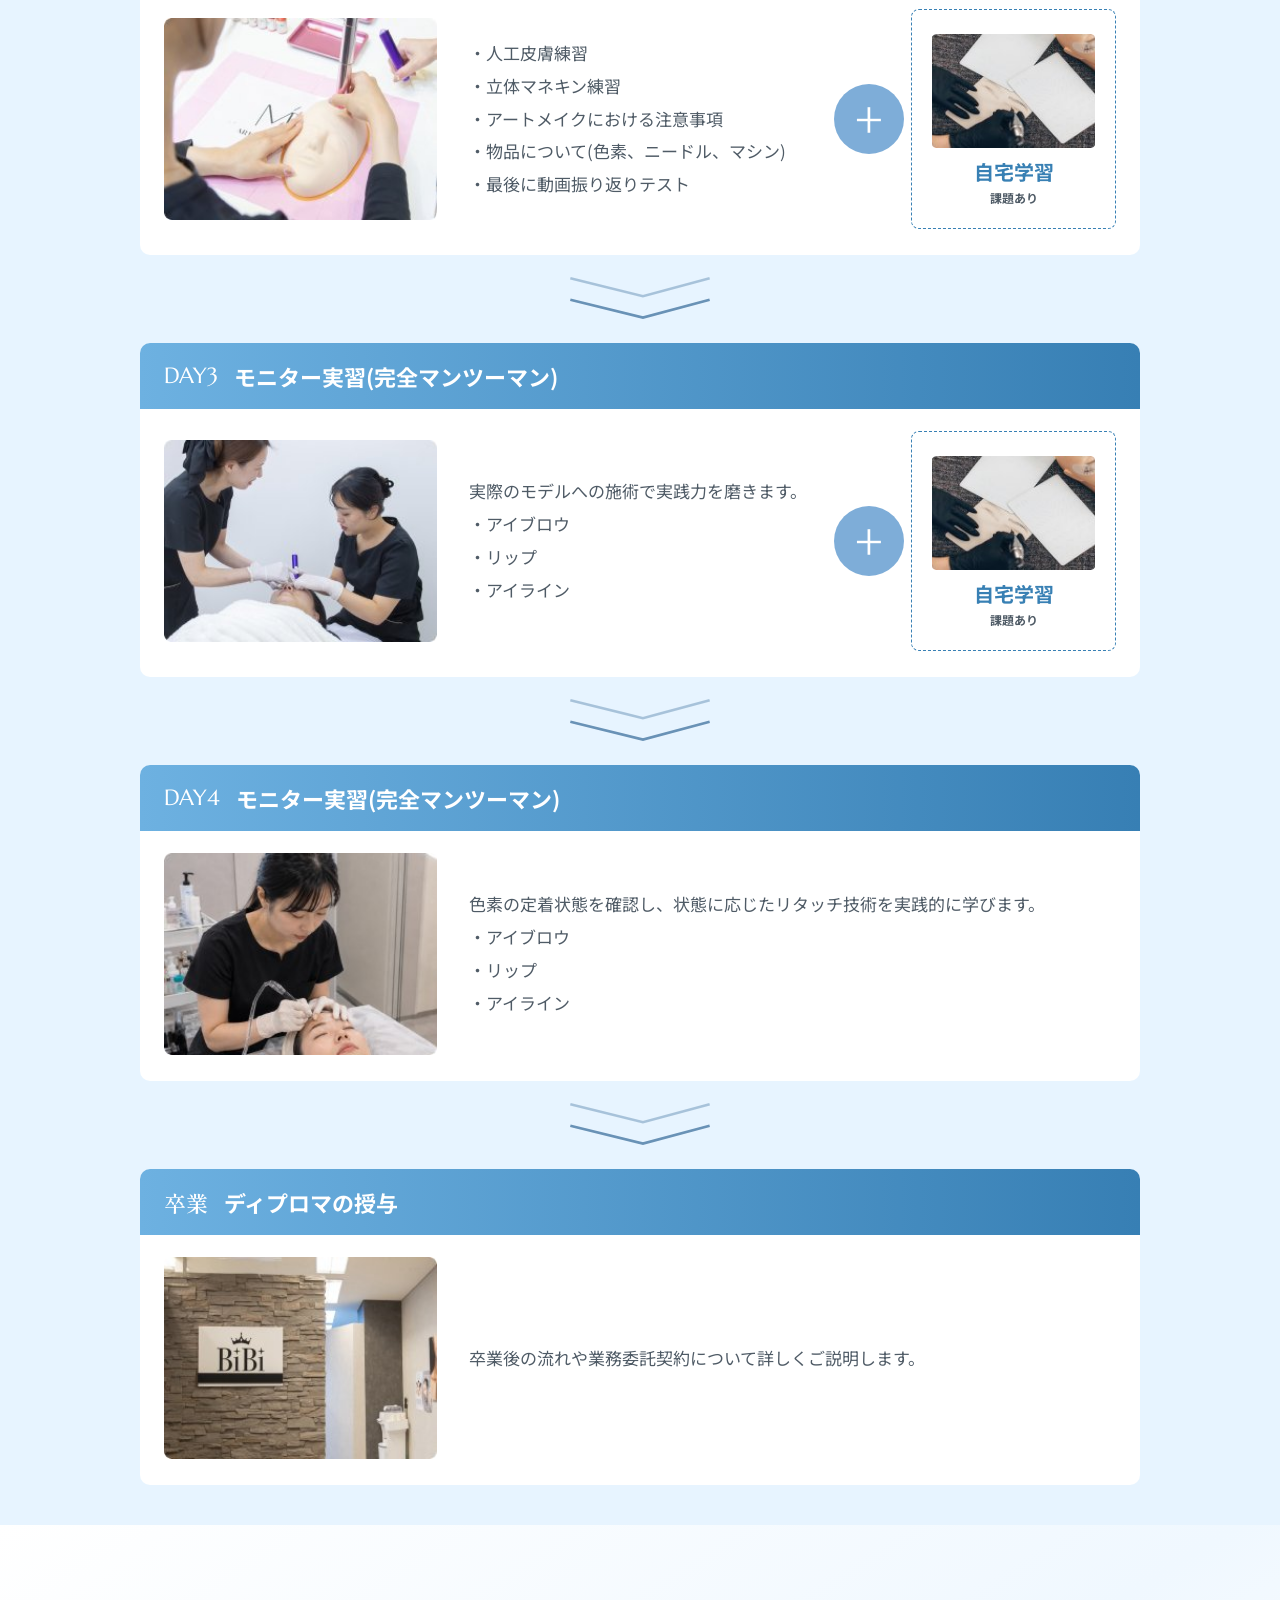
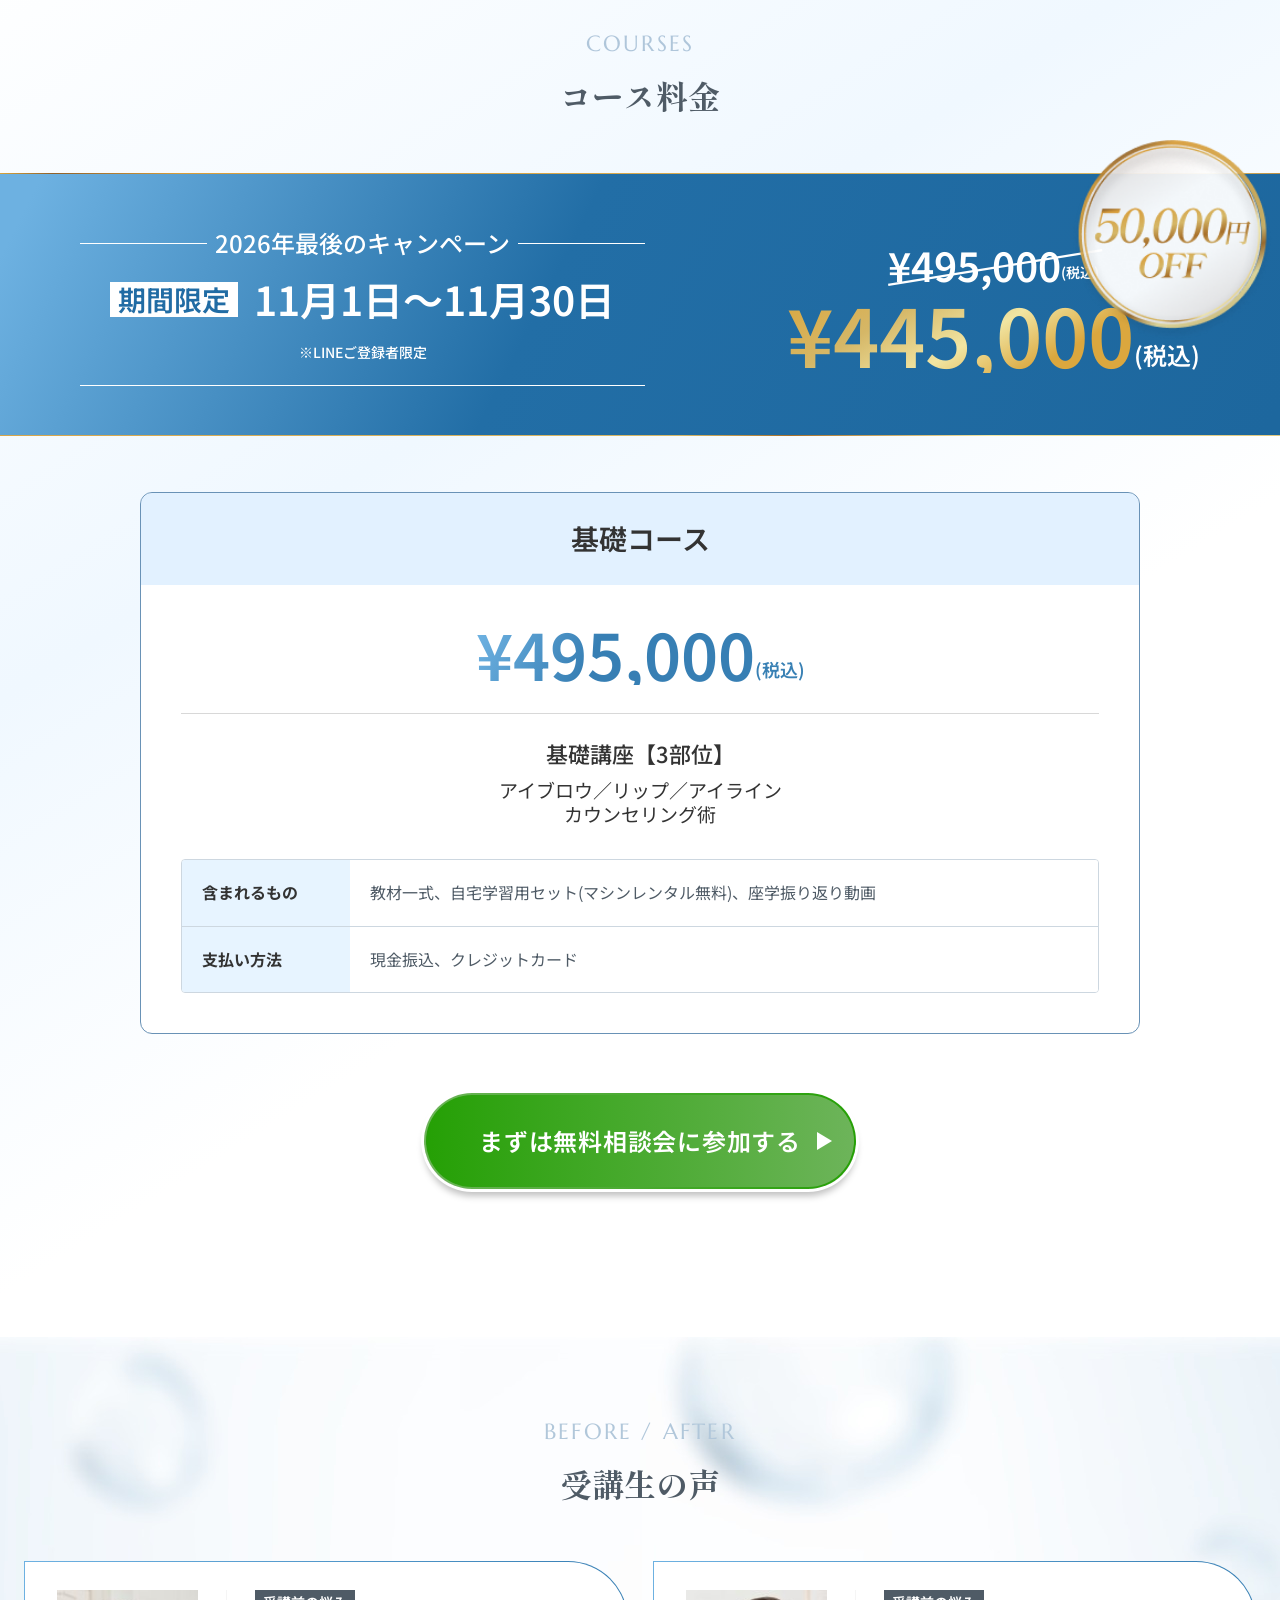
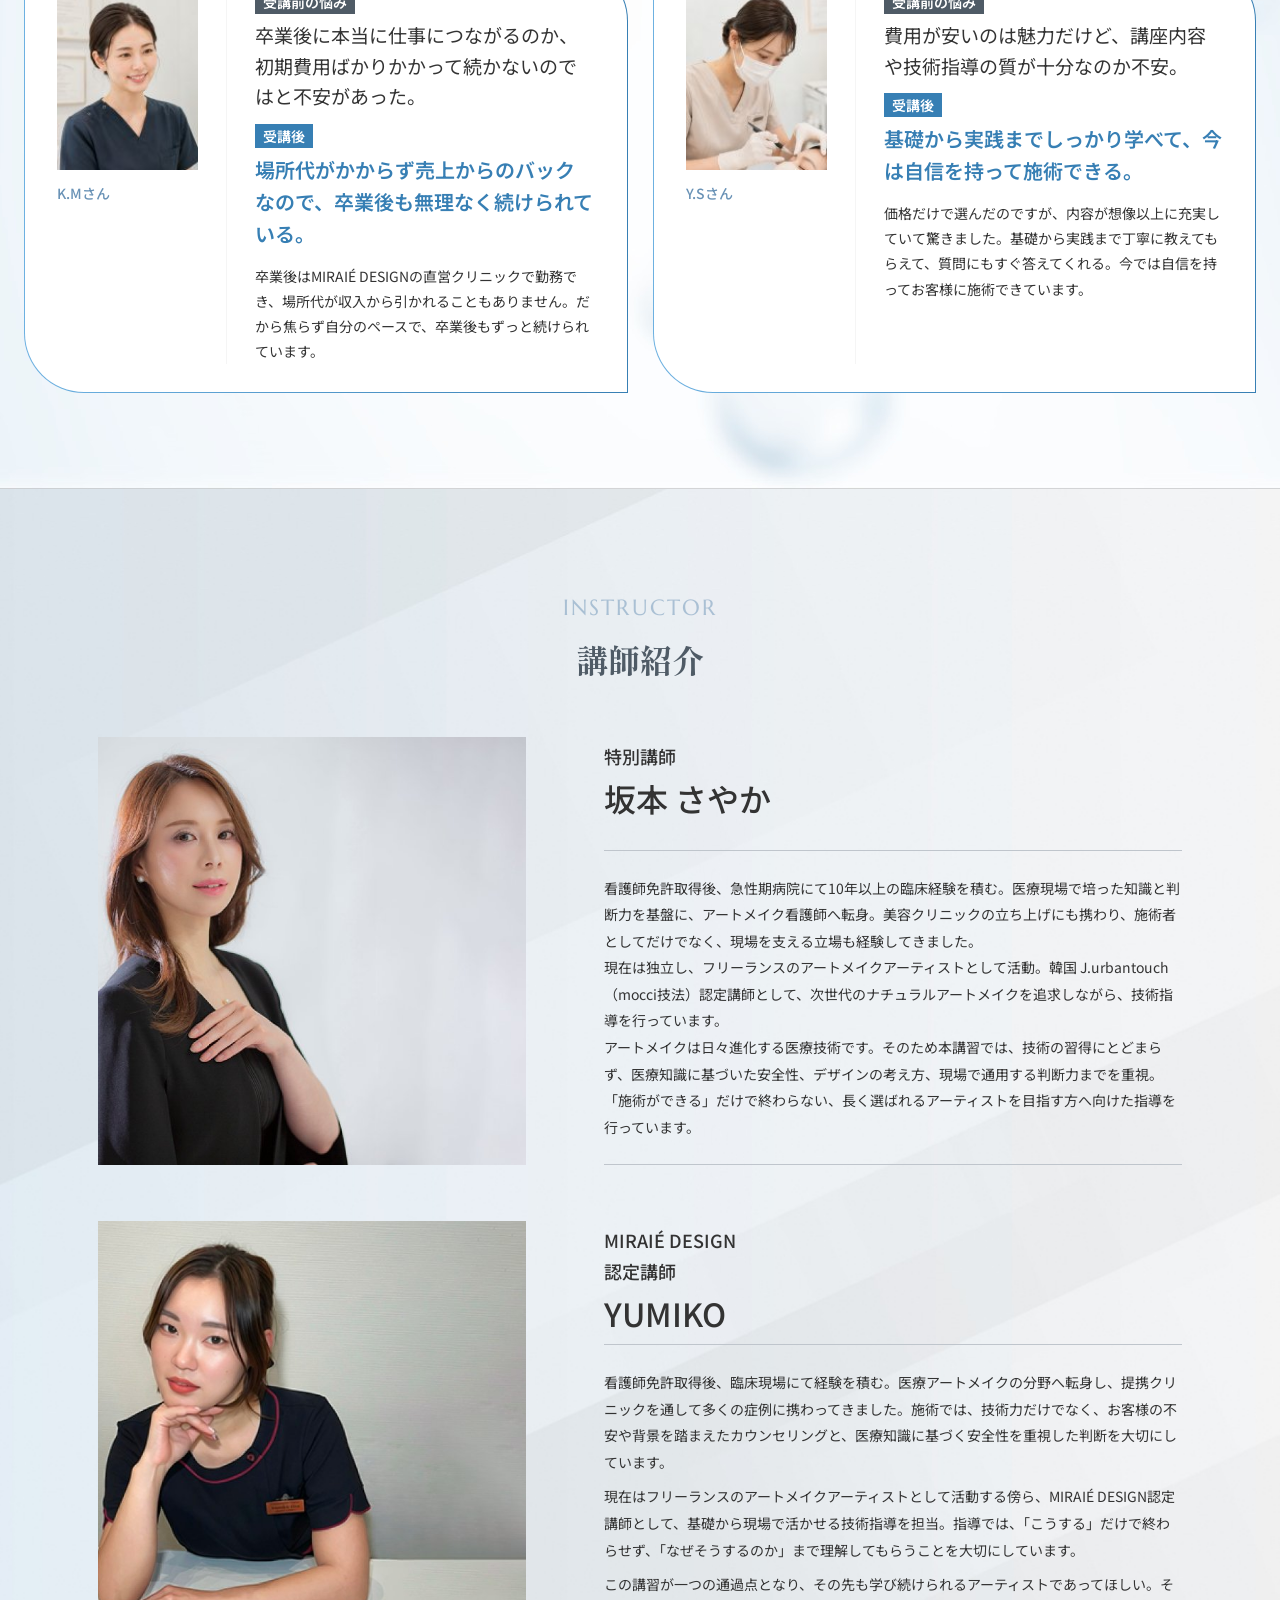
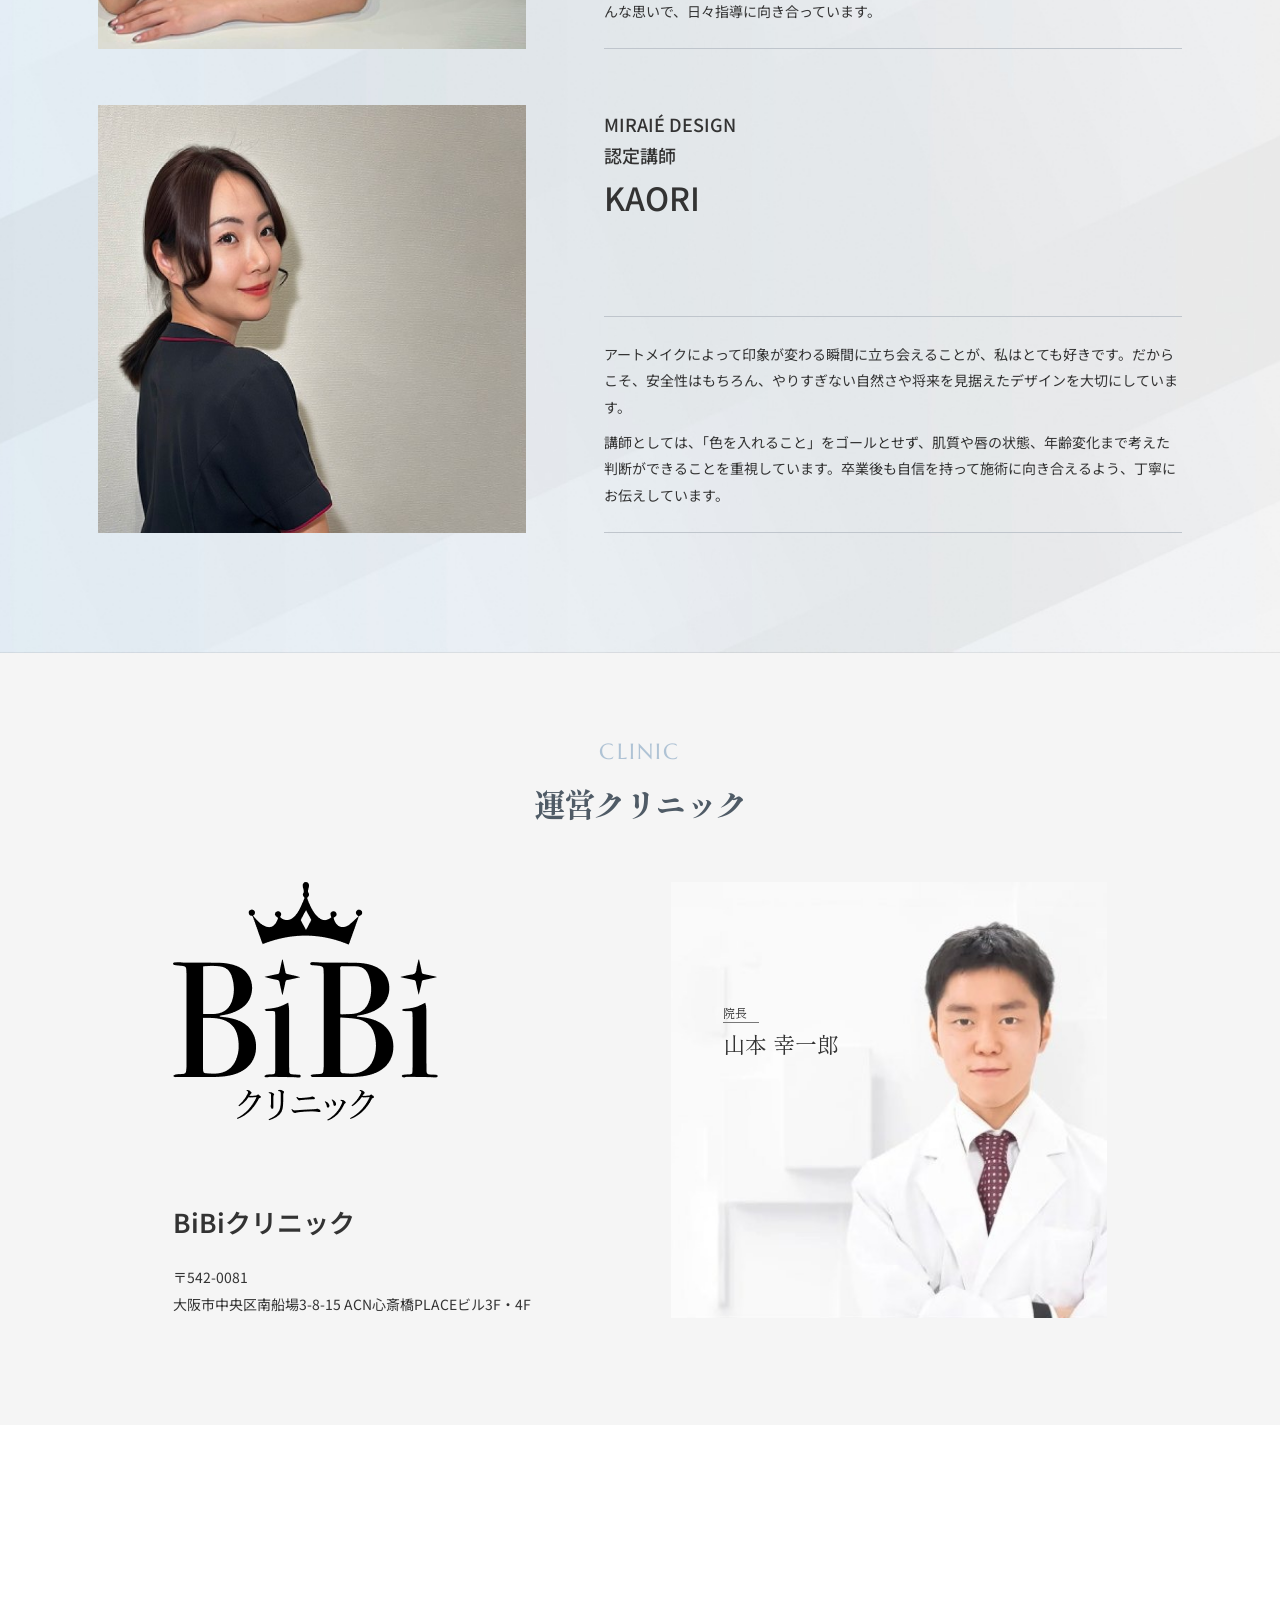
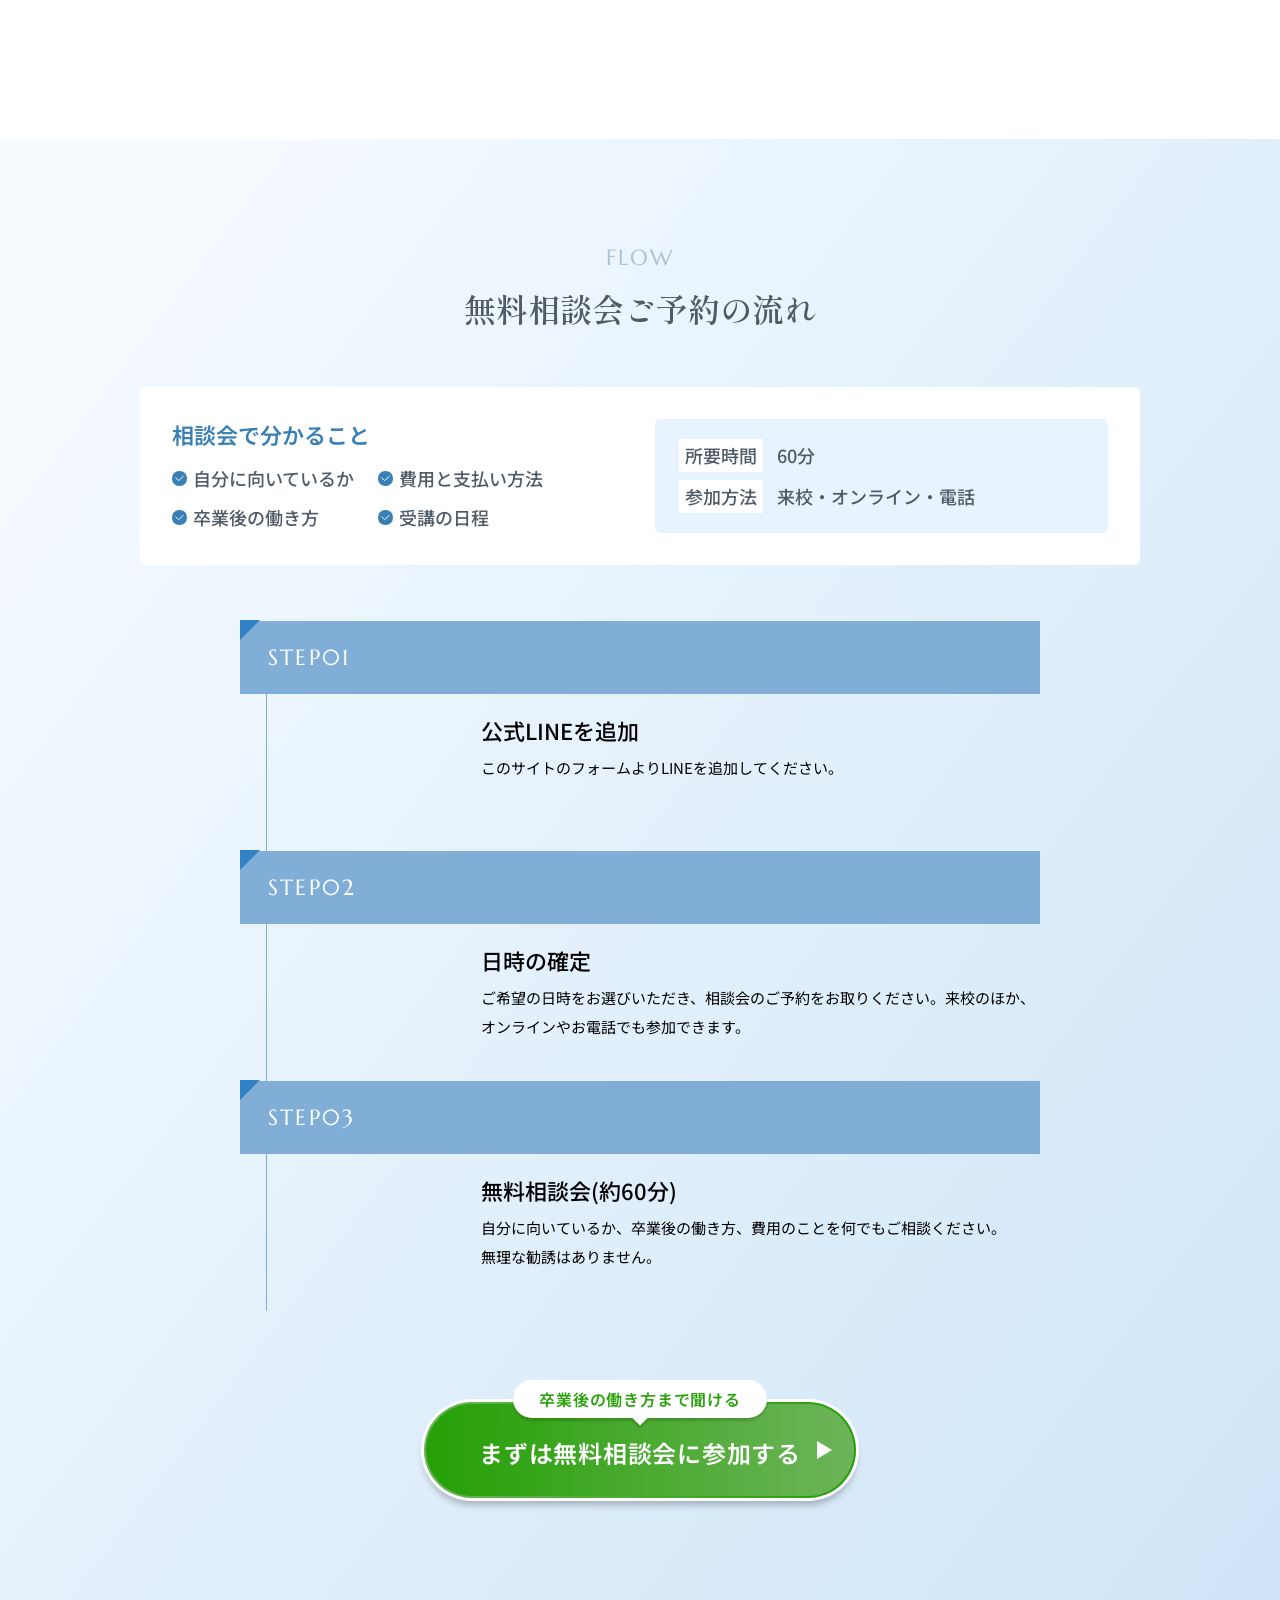
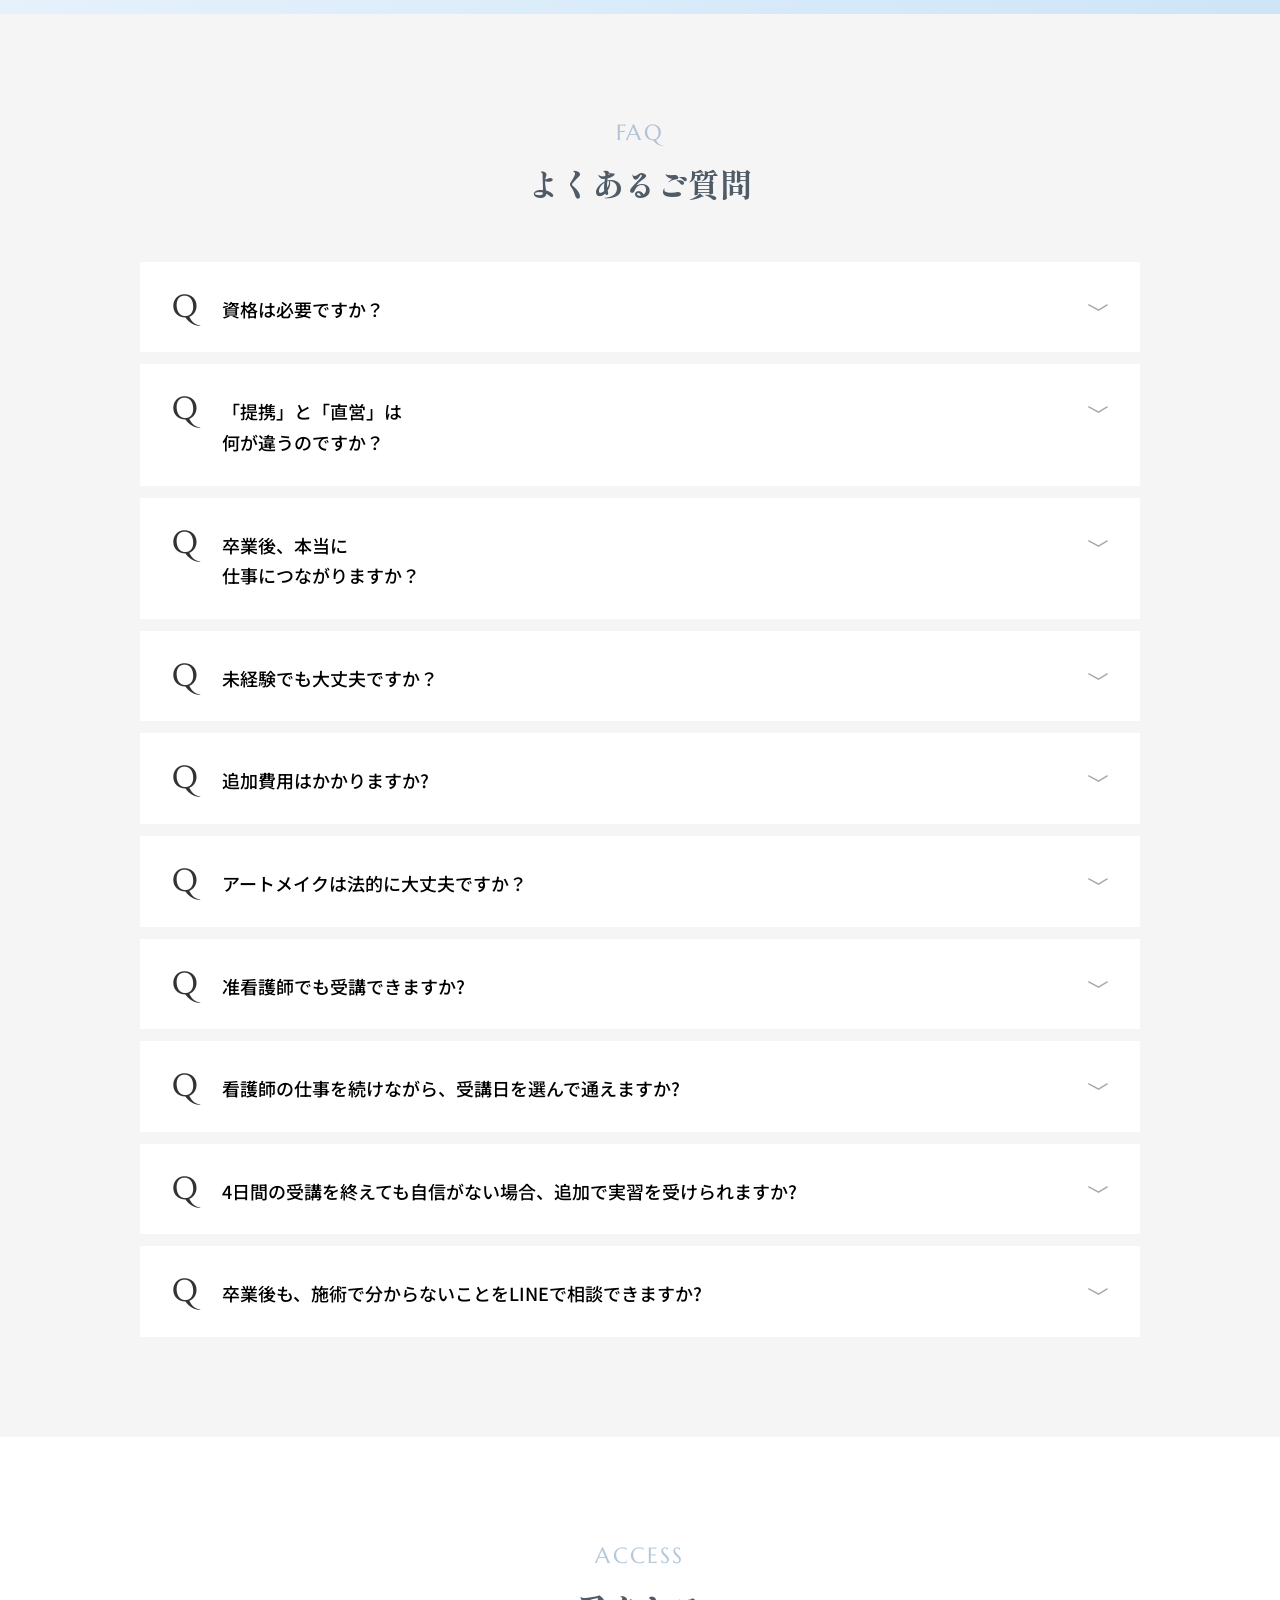
==== commit 890301b7: "PC版レイアウトを追加してレスポンシブ対応 - 768px以上でPC/タブレット用レイアウトを適用(SPは767px以下で従来どおり) - PC用ヘッダー、FV写真(2x)、PC用背景、クリニック画像" ====
--- a/index.html
+++ b/index.html
@@ -123,13 +123,50 @@
       ></iframe
     ></noscript>
     <!-- End Google Tag Manager (noscript) -->
-    <div class="content-wrap">
+    <!-- ============================================ -->
+    <!-- HEADER (PC only) -->
+    <!-- ============================================ -->
+    <header class="header">
+      <a
+        href="#top"
+        class="header__logo"
+        ><img
+          src="img/top/header_logo.png"
+          alt="MIRAIÉ DESIGN"
+      /></a>
+      <nav class="header__nav">
+        <ul class="header__list">
+          <li><a href="#about"><span class="header__en">ABOUT</span><span class="header__ja">スクールについて</span></a></li>
+          <li><a href="#reason"><span class="header__en">REASON</span><span class="header__ja">選ばれる理由</span></a></li>
+          <li><a href="#curriculum"><span class="header__en">CURRICULUM</span><span class="header__ja">カリキュラム</span></a></li>
+          <li><a href="#courses"><span class="header__en">COURSES</span><span class="header__ja">コース料金</span></a></li>
+          <li><a href="#beforeafter"><span class="header__en">VOICE</span><span class="header__ja">卒業生</span></a></li>
+          <li><a href="#coach"><span class="header__en">COACH</span><span class="header__ja">講師紹介</span></a></li>
+          <li><a href="#clinic"><span class="header__en">CLINIC</span><span class="header__ja">運営クリニック</span></a></li>
+          <li><a href="#faq"><span class="header__en">FAQ</span><span class="header__ja">よくある質問</span></a></li>
+        </ul>
+      </nav>
+      <a
+        href="https://liff.line.me/2007971611-4rdJ1JGX/landing?follow=%40156evkhj&lp=sFBxKf&liff_id=2007971611-4rdJ1JGX"
+        target="_blank"
+        rel="noopener noreferrer"
+        class="header__btn"
+        >まずは無料相談会に参加する</a
+      >
+    </header>
+
+    <div class="content-wrap" id="top">
       <main class="main">
         <!-- ============================================ -->
         <!-- FV -->
         <!-- ============================================ -->
         <section class="fv">
           <div class="fv__main">
+            <div class="fv__photos" aria-hidden="true">
+              <img src="img/top/fv_pc_photo01.webp" alt="" class="fv__photo fv__photo--01" />
+              <img src="img/top/fv_pc_photo02.webp" alt="" class="fv__photo fv__photo--02" />
+              <img src="img/top/fv_pc_photo03.webp" alt="" class="fv__photo fv__photo--03" />
+            </div>
             <h1 class="fv__logo">
               <img
                 src="img/top/logo.png"
@@ -192,7 +229,7 @@
 
             <div class="fv__btnArea">
               <div class="btnWrap">
-                <p class="btnLabel">話を聞くだけでもOK</p>
+                <p class="btnLabel btnLabel--wide">卒業後の働き方まで聞ける</p>
                 <a
                   href="https://liff.line.me/2007971611-4rdJ1JGX/landing?follow=%40156evkhj&lp=sFBxKf&liff_id=2007971611-4rdJ1JGX"
                   target="_blank"
@@ -378,12 +415,12 @@
               </h3>
             </div>
             <p class="concept__text">
-              私たちが大切にしているのは、<br />
-              学んだ技術を、その人らしい<br />
+              私たちが大切にしているのは、<br class="u-sp" />
+              学んだ技術を、その人らしい<br class="u-sp" />
               未来につなげること。<br />
-              アートメイクの技術習得から、<br />
+              アートメイクの技術習得から、<br class="u-sp" />
               卒業後の働き方やキャリアまで、<br />
-              一人ひとりの希望に寄り添い、<br />
+              一人ひとりの希望に寄り添い、<br class="u-sp" />
               サポートします。
             </p>
           </div>
@@ -869,7 +906,7 @@
                     <li>色素の定着状態を確認し、状態に応じたリタッチ技術を実践的に学びます。</li>
                     <li>・アイブロウ</li>
                     <li>・リップ</li>
-                    <li>・アイライン(リタッチ施術)</li>
+                    <li>・アイライン</li>
                   </ul>
                 </div>
               </div>
@@ -1189,6 +1226,22 @@
 
           <div class="clinic__content">
             <img
+              src="img/top/clinic_logo.png"
+              loading="lazy"
+              decoding="async"
+              alt=""
+              class="clinic__logo"
+            />
+            <div class="clinic__doctor">
+              <img
+                src="img/top/clinic_doctor.jpg"
+                loading="lazy"
+                decoding="async"
+                alt="院長 山本 幸一郎"
+              />
+              <p class="clinic__doctorName"><span>院長</span>山本 幸一郎</p>
+            </div>
+            <img
               src="img/top/clinic_main.jpg"
               loading="lazy"
               decoding="async"
@@ -1199,7 +1252,7 @@
               <h3 class="clinic__name">BiBiクリニック</h3>
               <p class="clinic__text">
                 〒542-0081<br />
-                大阪市中央区南船場3-8-15<br />
+                大阪市中央区南船場3-8-15<br class="u-sp" />
                 ACN心斎橋PLACEビル3F・4F
               </p>
             </div>
@@ -1207,12 +1260,12 @@
         </section>
 
         <div class="clinic-gallery">
-          <img
+          <picture><source media="(min-width: 768px)" srcset="img/top/clinic_gallery_pc.jpg" width="1440" height="353" /><img
             src="img/top/clinic_gallery.jpg"
               loading="lazy"
               decoding="async"
             alt=""
-          />
+          /></picture>
         </div>
 
         <!-- ============================================ -->
@@ -1224,7 +1277,7 @@
         >
           <div class="sec-head">
             <p class="sec-head__label eng">FLOW</p>
-            <h2 class="sec-head__title sec-head__title--flow emphasis">無料相談会<br />ご予約の流れ</h2>
+            <h2 class="sec-head__title sec-head__title--flow emphasis">無料相談会<br class="u-sp" />ご予約の流れ</h2>
           </div>
 
           <div class="flow-info">
@@ -1325,7 +1378,7 @@
 
           <div class="flow__btnArea">
             <div class="btnWrap">
-              <p class="btnLabel btnLabel--small">話を聞くだけでもOK</p>
+              <p class="btnLabel btnLabel--wide">卒業後の働き方まで聞ける</p>
               <a
                 href="https://liff.line.me/2007971611-4rdJ1JGX/landing?follow=%40156evkhj&lp=sFBxKf&liff_id=2007971611-4rdJ1JGX"
                 target="_blank"
@@ -1508,12 +1561,12 @@
                 />
                 <div class="access__detail">
                   <p class="access__text">
-                    大阪府大阪市中央区南船3丁目7-27<br />
+                    大阪府大阪市中央区南船場3丁目7-27<br />
                     NLC心斎橋 3I
                   </p>
                   <a
                     class="access__map"
-                    href="https://www.google.com/maps/search/?api=1&amp;query=%E5%A4%A7%E9%98%AA%E5%BA%9C%E5%A4%A7%E9%98%AA%E5%B8%82%E4%B8%AD%E5%A4%AE%E5%8C%BA%E5%8D%97%E8%88%B93%E4%B8%81%E7%9B%AE7-27+NLC%E5%BF%83%E6%96%8E%E6%A9%8B"
+                    href="https://www.google.com/maps/search/?api=1&amp;query=%E5%A4%A7%E9%98%AA%E5%BA%9C%E5%A4%A7%E9%98%AA%E5%B8%82%E4%B8%AD%E5%A4%AE%E5%8C%BA%E5%8D%97%E8%88%B9%E5%A0%B43%E4%B8%81%E7%9B%AE7-27+NLC%E5%BF%83%E6%96%8E%E6%A9%8B"
                     target="_blank"
                     rel="noopener noreferrer"
                     >Googleマップ ＞</a
--- a/style.css
+++ b/style.css
@@ -604,8 +604,7 @@
   display: flex;
   flex-direction: column;
   align-items: center;
-  gap: 4px;
-  margin-right: 96px;
+  gap: 6px;
 }
 .campaign__before {
   position: relative;
@@ -648,9 +647,9 @@
 }
 .campaign__badge {
   position: absolute;
-  top: 26px;
-  left: 265px;
-  width: 98px;
+  top: 34px;
+  left: 276px;
+  width: 78px;
 }
 .campaign__note {
   font-size: 1.4rem;
@@ -2140,3 +2139,1479 @@
   text-align: center;
   color: rgba(79, 91, 102, 0.5);
 }
+
+/* ============================================ */
+/* PC / タブレット用パーツ（SPでは非表示） */
+/* ============================================ */
+.header,
+.fv__photos,
+.clinic__logo,
+.clinic__doctor,
+.u-pc {
+  display: none;
+}
+
+/* ============================================ */
+/* PC / タブレット (768px以上)                  */
+/* ※ SP(767px以下)の見た目は一切変更しない      */
+/* ============================================ */
+@media (min-width: 768px) {
+  /* ---------- base ---------- */
+  html {
+    scroll-padding-top: 89px;
+  }
+  body {
+    background-color: #fff;
+  }
+  .u-sp {
+    display: none !important;
+  }
+  .u-pc {
+    display: revert;
+  }
+  .content-wrap {
+    max-width: none;
+  }
+  .fixed-btn {
+    display: none;
+  }
+
+  /* ---------- header ---------- */
+  .header {
+    display: flex;
+    align-items: center;
+    position: fixed;
+    top: 0;
+    left: 0;
+    right: 0;
+    z-index: 300;
+    height: 89px;
+    padding: 0 20px;
+    background-color: rgba(255, 255, 255, 0.96);
+    box-shadow: 0 1px 10px rgba(79, 91, 102, 0.08);
+  }
+  .header__logo {
+    display: block;
+    flex-shrink: 0;
+  }
+  .header__logo img {
+    width: 106px;
+    height: auto;
+  }
+  .header__nav {
+    margin-left: auto;
+  }
+  .header__list {
+    display: flex;
+    align-items: center;
+  }
+  .header__list a {
+    display: flex;
+    flex-direction: column;
+    align-items: center;
+    gap: 6px;
+    padding: 0 16px;
+    color: #333;
+    transition: opacity 0.2s;
+  }
+  .header__list a:hover {
+    opacity: 0.6;
+  }
+  .header__en {
+    font-family: Marcellus, Optima, Segoe UI, Helvetica Neue, Arial, serif;
+    font-size: 1.7rem;
+    line-height: 1;
+    letter-spacing: 0.02em;
+    white-space: nowrap;
+  }
+  .header__ja {
+    font-size: 1rem;
+    line-height: 1;
+    color: #b0b0b0;
+    white-space: nowrap;
+  }
+  .header__btn {
+    display: flex;
+    flex-shrink: 0;
+    align-items: center;
+    justify-content: center;
+    width: 240px;
+    height: 55px;
+    margin-left: 20px;
+    font-size: 1.4rem;
+    font-weight: 700;
+    color: #fff;
+    white-space: nowrap;
+    background:
+      linear-gradient(90deg, #25a005 0, #6db45a 100%) padding-box,
+      linear-gradient(90deg, #6db45a 0, #25a005 100%) border-box;
+    border: 1.8px solid transparent;
+    border-radius: 999px;
+    transition: opacity 0.2s;
+  }
+  .header__btn:hover {
+    opacity: 0.85;
+  }
+
+  /* ---------- 共通：ボタン ---------- */
+  .btnWrap {
+    width: min(438px, 100%);
+  }
+  .btnLabel,
+  .btnLabel--small,
+  .btnLabel--wide {
+    top: -19px;
+    width: 254px;
+    height: 38px;
+    font-size: 1.6rem;
+  }
+  .btnLabel:after {
+    bottom: -5px;
+    width: 12px;
+    height: 12px;
+  }
+  .btn {
+    width: calc(100% - 6px);
+    height: 96px;
+    margin: 3px auto;
+    border-width: 2.4px;
+    box-shadow:
+      0 0 0 3px #fff,
+      0 7px 7px rgba(0, 0, 0, 0.25);
+  }
+  .btnLabel + .btn {
+    padding-top: 6px;
+  }
+  .btn__text {
+    font-size: 2.4rem;
+  }
+  .btn__arrow,
+  .btnLabel + .btn .btn__arrow {
+    right: 22px;
+    margin-top: -9px;
+    border-top-width: 9px;
+    border-bottom-width: 9px;
+    border-left-width: 15px;
+  }
+
+  /* ---------- 共通：見出し ---------- */
+  .sec-head {
+    gap: 10px;
+  }
+  .sec-head__label {
+    font-size: 2.2rem;
+  }
+  .sec-head__title,
+  .sec-head__title--small {
+    font-size: 3.2rem;
+    line-height: 1.4;
+    gap: 12px;
+  }
+  .sec-head__title--flow {
+    line-height: 1.4;
+  }
+  .sec-head__logo img {
+    width: 300px;
+  }
+  .sec-head__logoText {
+    font-size: 3.2rem;
+  }
+
+  /* ---------- FV ---------- */
+  .fv {
+    --fvx: max(24px, calc((100vw - 1160px) / 2));
+  }
+  .fv__main {
+    height: 800px;
+    overflow: hidden;
+    background: #fff url(img/top/fv_pc_bg.jpg) center top / cover no-repeat;
+  }
+  .fv__main:after {
+    content: "";
+    position: absolute;
+    inset: 0;
+    z-index: 1;
+    pointer-events: none;
+    background:
+      linear-gradient(180deg, rgba(255, 255, 255, 0) 55%, #fff 98%),
+      linear-gradient(90deg, rgba(255, 255, 255, 0.85) 0%, rgba(255, 255, 255, 0) 55%);
+  }
+  .fv__photos {
+    display: block;
+    position: absolute;
+    top: 0;
+    right: 0;
+    width: 889px;
+    height: 738px;
+  }
+  .fv__photo {
+    position: absolute;
+    top: 0;
+    max-width: none;
+    height: 738px;
+  }
+  .fv__photo--01 {
+    left: 0;
+    width: 575px;
+    z-index: 1;
+  }
+  .fv__photo--02 {
+    left: 303px;
+    width: 575px;
+    z-index: 0;
+  }
+  .fv__photo--03 {
+    left: 608px;
+    width: 281px;
+    z-index: 2;
+  }
+  .fv__logo {
+    top: 0;
+    left: 0;
+    width: 1px;
+    height: 1px;
+    overflow: hidden;
+    clip-path: inset(50%);
+  }
+  .fv__badge,
+  .fv__copy,
+  .fv__lead,
+  .fv__feature,
+  .fv__btnArea {
+    z-index: 2;
+  }
+  .fv__badge {
+    top: 141px;
+    left: var(--fvx);
+    transform: none;
+    padding: 4px 16px;
+    font-size: 2rem;
+    letter-spacing: 0.06em;
+  }
+  .fv__copy {
+    top: 190px;
+    left: var(--fvx);
+    width: auto;
+    align-items: flex-start;
+  }
+  .fv__copyLine {
+    justify-content: flex-start;
+  }
+  .fv__copyLine + .fv__copyLine {
+    margin-top: -12px;
+  }
+  .fv__copyText {
+    font-size: 7.2rem;
+  }
+  .fv__copyText--large {
+    font-size: 8.2rem;
+  }
+  .fv__lead {
+    top: 386px;
+    left: var(--fvx);
+    font-size: 3rem;
+    letter-spacing: 0.06em;
+  }
+  .fv__feature {
+    top: 468px;
+    left: calc(var(--fvx) + 4px);
+    width: auto;
+    justify-content: flex-start;
+    gap: 8px;
+  }
+  .fv__featureItem {
+    display: flex;
+    align-items: center;
+    justify-content: center;
+    width: 158px;
+    height: 110px;
+    padding: 8px;
+    border-radius: 6px;
+  }
+  .fv__featureItem:before {
+    padding: 1px;
+  }
+  .fv__featureIcon {
+    top: -13px;
+    width: 26px;
+  }
+  .fv__featureText {
+    font-size: 1.5rem;
+  }
+  .fv__featureStrong {
+    font-size: 2.1rem;
+  }
+  .fv__price {
+    display: none;
+  }
+  .fv__btnArea {
+    top: 608px;
+    left: var(--fvx);
+    width: min(438px, calc(100vw - 48px));
+    gap: 16px;
+  }
+  .fv__note {
+    font-size: 1.2rem;
+    color: #7a7a7a;
+  }
+
+  /* ---------- キャンペーン ---------- */
+  .campaign {
+    width: 100%;
+    padding: 57px 0 49px;
+  }
+  .campaign__inner {
+    position: relative;
+    display: grid;
+    grid-template-columns: minmax(0, 565px) auto;
+    justify-content: space-between;
+    align-items: center;
+    column-gap: 40px;
+    row-gap: 22px;
+    width: min(1120px, calc(100% - 48px));
+  }
+  .campaign__body {
+    display: contents;
+  }
+  .campaign__head {
+    grid-column: 1;
+    grid-row: 1;
+  }
+  .campaign__limit {
+    grid-column: 1;
+    grid-row: 2;
+    flex-direction: row;
+    justify-content: center;
+    gap: 16px;
+  }
+  .campaign__note {
+    grid-column: 1;
+    grid-row: 3;
+    font-size: 1.4rem;
+    line-height: 1.4;
+  }
+  .campaign__line--bottom {
+    grid-column: 1;
+    grid-row: 4;
+  }
+  .campaign__prices {
+    grid-column: 2;
+    grid-row: 1 / 5;
+    gap: 8px;
+  }
+  .campaign__title {
+    font-size: 2.4rem;
+  }
+  .campaign__limitLabel {
+    padding: 2px 8px;
+    font-size: 2.8rem;
+  }
+  .campaign__limitDate {
+    font-size: 4rem;
+  }
+  .campaign__beforeNum {
+    font-size: 4rem;
+  }
+  .campaign__beforeTax {
+    font-size: 1.4rem;
+  }
+  .campaign__strike {
+    top: 4px;
+    width: 215px;
+  }
+  .campaign__afterNum {
+    font-size: 8rem;
+  }
+  .campaign__afterTax {
+    font-size: 2.4rem;
+    line-height: 1.5;
+  }
+  .campaign__badge {
+    top: -92px;
+    right: -110px;
+    left: auto;
+    width: 200px;
+  }
+
+  /* ---------- PROBLEM ---------- */
+  .problem {
+    gap: 0;
+    min-height: 959px;
+  }
+  .problem__head {
+    height: 356px;
+    margin-bottom: 0;
+    padding: 108px 24px 0;
+    gap: 8px;
+  }
+  .problem__head:before,
+  .problem__head:after {
+    left: 50%;
+    height: 71px;
+  }
+  .problem__head:before {
+    top: 286px;
+  }
+  .problem__label {
+    font-size: 2.2rem;
+  }
+  .problem__title {
+    font-size: 3rem;
+    line-height: 1.9;
+  }
+  .problem__body {
+    gap: 64px;
+    padding: 167px 24px 51px;
+  }
+  .problem__list {
+    gap: 27px;
+    width: min(760px, 100%);
+    align-items: center;
+  }
+  .problem__item {
+    align-items: center;
+    gap: 12px;
+    width: fit-content;
+    padding-bottom: 4px;
+    border-bottom: 1px solid #aeb6bf;
+  }
+  .problem__icon {
+    width: 20px;
+    padding-top: 0;
+    margin-right: 0;
+  }
+  .problem__text {
+    font-size: 2rem;
+    letter-spacing: 0.02em;
+  }
+  .problem__answer {
+    width: auto;
+    gap: 8px;
+    align-items: center;
+  }
+  .problem__answerLine {
+    top: 86px;
+    left: -48px;
+    width: 430px;
+  }
+  .problem__answerSub {
+    font-size: 2.4rem;
+    letter-spacing: 0.1em;
+  }
+  .problem__answerMain {
+    font-size: 5.6rem;
+  }
+  .problem__answerMain span {
+    font-size: 4.8rem;
+  }
+
+  /* ---------- ABOUT ---------- */
+  .about {
+    gap: 56px;
+    padding-bottom: 127px;
+    background: #f4f9fe url(img/top/about_pc_bg.jpg) center top / cover no-repeat;
+  }
+  .about__chevron {
+    width: 1500px;
+    height: 57px;
+    margin-bottom: -32px;
+  }
+  .about__content {
+    width: min(900px, calc(100% - 48px));
+    gap: 20px;
+    align-items: center;
+  }
+  .about__heading {
+    gap: 12px;
+  }
+  .about__label {
+    font-size: 2.2rem;
+  }
+  .about__title {
+    gap: 12px;
+    font-size: 3rem;
+    line-height: 1.2;
+  }
+  .about__titleLogo img {
+    width: 250px;
+  }
+  .about__catch {
+    align-items: center;
+    gap: 8px;
+  }
+  .about__catchText {
+    padding: 4px 14px;
+    font-size: 2rem;
+  }
+  .concept {
+    width: min(920px, calc(100% - 48px));
+    gap: 28px;
+    padding: 64px 40px 56px;
+  }
+  .concept__bg {
+    width: 100%;
+    height: 100%;
+    object-fit: cover;
+  }
+  .concept__head {
+    gap: 12px;
+  }
+  .concept__deco--01 {
+    top: 16px;
+    left: -12px;
+    width: 140px;
+  }
+  .concept__deco--02 {
+    top: auto;
+    bottom: 0;
+    left: auto;
+    right: -12px;
+    width: 110px;
+  }
+  .concept__label {
+    font-size: 2.2rem;
+  }
+  .concept__title {
+    font-size: 4.2rem;
+    line-height: 1.5;
+  }
+  .concept__titleLarge {
+    font-size: 5.4rem;
+  }
+  .concept__titleLine + .concept__titleLine {
+    margin-top: -16px;
+  }
+  .concept__text {
+    font-size: 1.8rem;
+    line-height: 2.1;
+  }
+  .about__photos {
+    display: none;
+  }
+
+  /* ---------- REASON ---------- */
+  .reason {
+    gap: 64px;
+    padding: 127px 24px 147px;
+    background: #e7f4ff url(img/top/reason_pc_bg.jpg) center top / cover no-repeat;
+  }
+  .reason__list {
+    display: grid;
+    grid-template-columns: repeat(3, 342px);
+    justify-content: center;
+    gap: 20px;
+    width: 100%;
+  }
+  .reason-card--first {
+    padding-bottom: 15px;
+  }
+
+  /* ---------- SUPPORT ---------- */
+  .support {
+    display: grid;
+    grid-template-columns: repeat(2, minmax(0, 500px));
+    justify-content: center;
+    align-items: start;
+    gap: 56px 40px;
+    padding: 100px 24px 109px;
+    background-color: #fff;
+    background-image:
+      linear-gradient(to right, #f1f1f1 1px, transparent 1px),
+      linear-gradient(to bottom, #f1f1f1 1px, transparent 1px);
+    background-size: 62px 62px;
+    background-position: center top;
+    background-repeat: repeat;
+  }
+  .support__head {
+    grid-column: 1 / -1;
+    gap: 10px;
+  }
+  .support__label {
+    font-size: 2.2rem;
+  }
+  .support__title {
+    flex-direction: row;
+    flex-wrap: wrap;
+    align-items: flex-end;
+    justify-content: center;
+    gap: 14px 8px;
+  }
+  .support__logo {
+    width: 300px;
+  }
+  .support__titleSub {
+    font-size: 3.2rem;
+    line-height: 1.2;
+  }
+  .support__titleMain {
+    flex-basis: 100%;
+    text-align: center;
+    font-size: 3.2rem;
+    line-height: 1.3;
+  }
+  .support-box {
+    gap: 24px;
+    padding: 28px 20px 32px;
+    border-radius: 12px;
+  }
+  .support-box__title {
+    font-size: 2.2rem;
+  }
+  .support-box--after .support-box__line {
+    width: 80px;
+  }
+  .support-box__pickup {
+    display: grid;
+    grid-template-columns: 186px minmax(0, 1fr);
+    grid-template-areas:
+      "img title"
+      "text text";
+    align-items: center;
+    gap: 16px 24px;
+    padding: 28px 24px 24px;
+    border-radius: 8px;
+  }
+  .support-box__pickupLabel {
+    top: -13px;
+    padding: 5px 20px;
+    font-size: 1.5rem;
+  }
+  .support-box__pickupHead {
+    display: contents;
+  }
+  .support-box__pickupThumb,
+  .support-box__pickupImage {
+    grid-area: img;
+    width: 186px;
+    height: 138px;
+    object-fit: cover;
+    border-radius: 4px;
+  }
+  .support-box__pickupTitle {
+    grid-area: title;
+    font-size: 2.6rem;
+  }
+  .support-box__pickupText {
+    grid-area: text;
+    font-size: 1.5rem;
+    line-height: 1.9;
+  }
+  .support-box__icons {
+    grid-template-columns: repeat(4, 1fr);
+    gap: 20px 8px;
+  }
+  .support-box__icon {
+    gap: 6px;
+  }
+  .support-box__icon img {
+    width: 86px;
+    height: auto;
+  }
+  .support-box__icon p {
+    font-size: 1.4rem;
+    line-height: 1.5;
+  }
+
+  /* ---------- CURRICULUM ---------- */
+  .curriculum {
+    gap: 40px;
+    padding: 56px 24px 40px;
+  }
+  .curriculum__summary,
+  .curriculum__list {
+    width: min(1000px, 100%);
+  }
+  .curriculum__summary {
+    gap: 12px;
+    padding: 22px 16px;
+  }
+  .curriculum__period {
+    font-size: 4rem;
+    line-height: 1.2;
+  }
+  .curriculum__breakdown {
+    gap: 4px;
+    font-size: 2rem;
+  }
+  .curriculum__tag {
+    padding: 6px 8px;
+    font-size: 2rem;
+  }
+  .curriculum__tag--outline {
+    padding: 4px 6px;
+    font-size: 1.4rem;
+  }
+  .curriculum__timeText {
+    font-size: 1.7rem;
+  }
+  .curriculum__list {
+    gap: 22px;
+  }
+  .curriculum__arrow {
+    width: 140px;
+    height: auto;
+    margin: 0;
+  }
+  .curriculum-card {
+    border-radius: 10px;
+  }
+  .curriculum-card__head {
+    gap: 16px;
+    height: 66px;
+    padding: 0 24px;
+  }
+  .curriculum-card__day {
+    font-size: 2.2rem;
+  }
+  .curriculum-card__title {
+    font-size: 2.2rem;
+  }
+  .curriculum-card__body {
+    flex-direction: row;
+    align-items: center;
+    gap: 0;
+    padding: 22px 24px 26px;
+  }
+  .curriculum-card__row {
+    flex: 1;
+    justify-content: flex-start;
+    align-items: center;
+    gap: 32px;
+    width: auto;
+  }
+  .curriculum-card__thumb {
+    width: 273px;
+    height: 202px;
+    border-radius: 6px;
+    object-fit: cover;
+  }
+  .curriculum-card__list {
+    flex: 1;
+    width: auto;
+    gap: 4px;
+    font-size: 1.7rem;
+    line-height: 1.7;
+  }
+  .curriculum-card__homework {
+    position: relative;
+    flex-shrink: 0;
+    flex-direction: column;
+    justify-content: center;
+    gap: 14px;
+    width: 205px;
+    height: 220px;
+    margin-left: 90px;
+    padding: 16px;
+    border-radius: 8px;
+  }
+  .curriculum-card__homework:before {
+    content: "+";
+    position: absolute;
+    top: 50%;
+    left: -78px;
+    width: 70px;
+    height: 70px;
+    transform: translateY(-50%);
+    font-family: Noto Sans JP, sans-serif;
+    font-size: 5.2rem;
+    font-weight: 300;
+    line-height: 66px;
+    text-align: center;
+    color: #fff;
+    background-color: #7eadd8;
+    border-radius: 50%;
+  }
+  .curriculum-card__homeworkThumb {
+    width: 163px;
+    height: 114px;
+    border-radius: 4px;
+    object-fit: cover;
+  }
+  .curriculum-card__homeworkText {
+    align-items: center;
+    gap: 10px;
+  }
+  .curriculum-card__homeworkTitle {
+    font-size: 2rem;
+  }
+  .curriculum-card__homeworkSub {
+    font-size: 1.2rem;
+  }
+
+  /* ---------- COURSES ---------- */
+  .course {
+    gap: 56px;
+    padding: 100px 0 145px;
+  }
+  .course-card {
+    gap: 36px;
+    width: min(1000px, calc(100% - 48px));
+    padding-bottom: 40px;
+    border-radius: 12px;
+  }
+  .course-card__title {
+    padding: 22px 0;
+    font-size: 2.8rem;
+  }
+  .course-card__body {
+    gap: 32px;
+    padding: 0 40px;
+  }
+  .course-card__main {
+    gap: 28px;
+  }
+  .course-card__priceNum {
+    font-size: 6.4rem;
+  }
+  .course-card__price small {
+    font-size: 1.8rem;
+  }
+  .course-card__menu {
+    gap: 14px;
+    padding-top: 28px;
+  }
+  .course-card__menuTitle {
+    font-size: 2.2rem;
+  }
+  .course-card__menuText {
+    font-size: 1.9rem;
+  }
+  .course-card__table {
+    font-size: 1.6rem;
+  }
+  .course-card__row dt {
+    width: 168px;
+    padding: 20px 20px;
+  }
+  .course-card__row dd {
+    padding: 20px 20px;
+  }
+
+  /* ---------- BEFORE / AFTER ---------- */
+  .beforeafter {
+    gap: 56px;
+    padding: 76px 24px 96px;
+    background: #fff url(img/top/voice_pc_bg.jpg) center top / cover no-repeat;
+  }
+  .beforeafter__list {
+    flex-direction: row;
+    gap: 25px;
+    width: min(1280px, 100%);
+  }
+  .beforeafter-card {
+    flex: 1;
+    gap: 28px;
+    padding: 28px 32px;
+    border-radius: 0 60px 0 60px;
+  }
+  .beforeafter-card:nth-child(1) {
+    order: 2;
+  }
+  .beforeafter-card__person {
+    gap: 12px;
+    width: 141px;
+  }
+  .beforeafter-card__thumb {
+    width: 141px;
+    height: 180px;
+  }
+  .beforeafter-card__name {
+    font-size: 1.4rem;
+  }
+  .beforeafter-card__body {
+    gap: 14px;
+    min-width: 0;
+  }
+  .beforeafter-card__blocks {
+    gap: 12px;
+  }
+  .beforeafter-card__block {
+    gap: 6px;
+  }
+  .beforeafter-card__tag {
+    padding: 5px 8px;
+    font-size: 1.4rem;
+  }
+  .beforeafter-card__lead {
+    font-size: 1.9rem;
+    line-height: 1.6;
+  }
+  .beforeafter-card__result {
+    font-size: 2rem;
+    line-height: 1.6;
+  }
+  .beforeafter-card__text {
+    font-size: 1.4rem;
+    line-height: 1.8;
+  }
+
+  /* ---------- INSTRUCTOR ---------- */
+  .instructor {
+    gap: 56px;
+    padding: 100px 24px 120px;
+    background: #eef1f5 url(img/top/coach_pc_bg.jpg) center top / cover no-repeat;
+  }
+  .instructor-card,
+  .instructor-card--02,
+  .instructor-card--03 {
+    display: grid;
+    grid-template-columns: minmax(0, 428px) minmax(0, 578px);
+    grid-template-rows: auto 1fr;
+    grid-template-areas:
+      "thumb name"
+      "thumb text";
+    column-gap: 78px;
+    width: min(1084px, 100%);
+    height: auto;
+  }
+  .instructor-card__thumb,
+  .instructor-card--02 .instructor-card__thumb {
+    position: static;
+    grid-area: thumb;
+    width: 100%;
+    max-width: 100%;
+    height: auto;
+    aspect-ratio: 1 / 1;
+    object-fit: cover;
+    object-position: center top;
+  }
+  .instructor-card__en,
+  .instructor-card--02 .instructor-card__en,
+  .instructor-card--03 .instructor-card__en,
+  .instructor-card__glow {
+    display: none;
+  }
+  .instructor-card__name,
+  .instructor-card--01 .instructor-card__name {
+    position: static;
+    grid-area: name;
+    width: auto;
+    gap: 4px;
+    padding-top: 4px;
+  }
+  .instructor-card__position {
+    font-size: 1.8rem;
+  }
+  .instructor-card__nameText {
+    font-size: 3.2rem;
+    line-height: 1.4;
+  }
+  .instructor-card__textArea,
+  .instructor-card--02 .instructor-card__textArea,
+  .instructor-card--03 .instructor-card__textArea {
+    position: static;
+    grid-area: text;
+    align-self: end;
+    padding: 24px 0;
+    background: none;
+    border-top: 1px solid #bfc5cc;
+    border-bottom: 1px solid #bfc5cc;
+  }
+  .instructor-card__textArea p {
+    width: auto;
+    font-size: 1.4rem;
+    line-height: 1.9;
+    letter-spacing: 0;
+  }
+
+  /* ---------- CLINIC ---------- */
+  .clinic {
+    gap: 56px;
+    height: auto;
+    padding: 80px 24px 107px;
+  }
+  .clinic__content {
+    display: grid;
+    grid-template-columns: minmax(0, 398px) 436px;
+    grid-template-areas:
+      "logo doctor"
+      "info doctor";
+    grid-template-rows: auto 1fr;
+    justify-content: space-between;
+    width: min(934px, 100%);
+    height: auto;
+  }
+  .clinic__thumb {
+    display: none;
+  }
+  .clinic__logo {
+    display: block;
+    grid-area: logo;
+    width: 265px;
+    height: auto;
+  }
+  .clinic__doctor {
+    display: block;
+    position: relative;
+    grid-area: doctor;
+    width: 436px;
+    height: 436px;
+  }
+  .clinic__doctor img {
+    width: 100%;
+    height: 100%;
+    object-fit: cover;
+  }
+  .clinic__doctorName {
+    position: absolute;
+    top: 122px;
+    left: 52px;
+    font-family:
+      Shippori Mincho,
+      Hiragino Mincho ProN,
+      Yu Mincho,
+      serif;
+    font-size: 2.2rem;
+    line-height: 1.5;
+    color: #333;
+  }
+  .clinic__doctorName span {
+    display: block;
+    width: 36px;
+    margin-bottom: 4px;
+    font-size: 1.2rem;
+    line-height: 1.5;
+    border-bottom: 1px solid #777;
+  }
+  .clinic__info {
+    position: static;
+    grid-area: info;
+    align-self: end;
+    gap: 20px;
+    padding: 0;
+    background: none;
+  }
+  .clinic__name {
+    width: auto;
+    font-size: 2.6rem;
+  }
+  .clinic__text {
+    width: auto;
+    font-size: 1.4rem;
+    line-height: 1.9;
+  }
+  .clinic-gallery img {
+    width: 100%;
+    height: auto;
+  }
+
+  /* ---------- FLOW ---------- */
+  .flow {
+    gap: 56px;
+    padding: 100px 24px 113px;
+  }
+  .flow-info {
+    flex-direction: row;
+    align-items: center;
+    justify-content: space-between;
+    gap: 32px;
+    width: min(1000px, 100%);
+    padding: 32px;
+    border-radius: 6px;
+  }
+  .flow-info__main {
+    gap: 16px;
+  }
+  .flow-info__head {
+    justify-content: flex-start;
+  }
+  .flow-info__line {
+    display: none;
+  }
+  .flow-info__title {
+    font-size: 2.2rem;
+    line-height: 1.3;
+  }
+  .flow-info__list {
+    justify-content: flex-start;
+    gap: 24px;
+  }
+  .flow-info__col {
+    gap: 10px;
+  }
+  .flow-info__item {
+    gap: 6px;
+    font-size: 1.8rem;
+  }
+  .flow-info__item img {
+    width: 15px;
+  }
+  .flow-info__detail {
+    flex-shrink: 0;
+    align-items: flex-start;
+    gap: 8px;
+    width: 453px;
+    padding: 20px 24px;
+  }
+  .flow-info__detailRow {
+    width: auto;
+    gap: 14px;
+    font-size: 1.8rem;
+  }
+  .flow-info__detailRow dt {
+    padding: 2px 6px;
+  }
+  .flow__list {
+    gap: 0;
+    width: min(800px, 100%);
+  }
+  .flow__line {
+    top: 70px;
+    bottom: 0;
+    left: 26px;
+    height: auto;
+  }
+  .flow-step {
+    align-items: stretch;
+    gap: 22px;
+    min-height: 230px;
+  }
+  .flow-step__num {
+    z-index: 1;
+    padding: 20px 28px;
+    font-size: 2.2rem;
+    line-height: 1.5;
+  }
+  .flow-step__corner {
+    width: 20px;
+  }
+  .flow-step__body {
+    gap: 10px;
+    width: auto;
+    margin-left: 241px;
+  }
+  .flow-step__title {
+    font-size: 2.2rem;
+    line-height: 1.3;
+  }
+  .flow-step__text {
+    font-size: 1.5rem;
+    line-height: 1.9;
+  }
+  .flow__btnArea {
+    width: min(438px, 100%);
+    padding-top: 32px;
+  }
+
+  /* ---------- FAQ ---------- */
+  .faq {
+    gap: 56px;
+    padding: 100px 24px 100px;
+  }
+  .faq__list {
+    gap: 12px;
+    width: min(1000px, 100%);
+  }
+  .faq-item {
+    padding: 28px 32px;
+  }
+  .faq-item__question {
+    gap: 24px;
+    padding-right: 36px;
+  }
+  .faq-item__q,
+  .faq-item__a {
+    font-size: 3.2rem;
+  }
+  .faq-item__questionText {
+    padding-top: 4px;
+    font-size: 1.8rem;
+  }
+  .faq-item__icon {
+    top: 14px;
+    width: 20px;
+    height: 8px;
+  }
+  .faq-item[open] .faq-item__icon:before {
+    width: 20px;
+  }
+  .faq-item__answer {
+    gap: 24px;
+    margin-top: 16px;
+  }
+  .faq-item__answerText {
+    padding-top: 4px;
+    font-size: 1.6rem;
+    line-height: 1.9;
+  }
+
+  /* ---------- ACCESS ---------- */
+  .access {
+    display: grid;
+    grid-template-columns: minmax(0, 430px) 415px;
+    justify-content: center;
+    align-items: center;
+    gap: 56px 60px;
+    padding: 100px 24px 97px;
+  }
+  .access .sec-head {
+    grid-column: 1 / -1;
+  }
+  .access__info {
+    grid-column: 1;
+    grid-row: 2;
+    gap: 32px;
+  }
+  .access__thumb {
+    grid-column: 2;
+    grid-row: 2;
+    width: 415px;
+    height: 327px;
+  }
+  .access__name {
+    font-size: 2.8rem;
+  }
+  .access__text,
+  .access__map {
+    font-size: 1.4rem;
+  }
+
+  /* ---------- CTA ---------- */
+  .cta {
+    gap: 56px;
+    height: 722px;
+    padding: 80px 24px;
+    background: #4a86bd url(img/top/cta_pc_bg.jpg) center / cover no-repeat;
+  }
+  .cta__head {
+    gap: 20px;
+    width: min(400px, 100%);
+  }
+  .cta__lead {
+    font-size: 2rem;
+  }
+  .cta__logo {
+    width: 100%;
+    height: auto;
+    aspect-ratio: 267.53 / 36;
+    overflow: hidden;
+  }
+  .cta__logo img {
+    width: 115.1%;
+    margin: -7.5% 0 0 -7.5%;
+  }
+  .cta__body {
+    gap: 40px;
+    width: min(640px, 100%);
+  }
+  .cta__textArea {
+    gap: 28px;
+  }
+  .cta__catch {
+    font-size: 3.6rem;
+  }
+  .cta__text {
+    font-size: 1.8rem;
+    line-height: 2.1;
+  }
+
+  /* ---------- footer ---------- */
+  .footer {
+    padding: 0 20px;
+    display: flex;
+    align-items: center;
+    justify-content: center;
+    min-height: 199px;
+  }
+  .footer__copyright {
+    font-size: 1.2rem;
+  }
+}
+
+/* 1179px以下：ナビを非表示（ロゴ + CTAのみ） */
+@media (min-width: 768px) and (max-width: 1179px) {
+  .header__nav {
+    display: none;
+  }
+  .header__btn {
+    margin-left: auto;
+  }
+}
+
+/* 1279px以下：バッジをバーの内側に収める */
+@media (min-width: 768px) and (max-width: 1279px) {
+  .campaign__badge {
+    right: 0;
+    top: -70px;
+    width: 160px;
+  }
+  .campaign__inner {
+    grid-template-columns: minmax(0, 1fr) auto;
+  }
+}
+
+/* 1139px以下：REASONは2カラム */
+@media (min-width: 768px) and (max-width: 1139px) {
+  .reason__list {
+    grid-template-columns: repeat(2, 342px);
+  }
+}
+
+/* 1099px以下：SUPPORTは1カラム */
+@media (min-width: 768px) and (max-width: 1099px) {
+  .support {
+    grid-template-columns: minmax(0, 500px);
+  }
+}
+
+/* 999px以下：講師・クリニック・アクセス・カリキュラムを縦積み */
+@media (min-width: 768px) and (max-width: 999px) {
+  .instructor-card,
+  .instructor-card--02,
+  .instructor-card--03 {
+    grid-template-columns: minmax(0, 1fr);
+    grid-template-rows: auto;
+    grid-template-areas:
+      "thumb"
+      "name"
+      "text";
+    row-gap: 20px;
+  }
+  .instructor-card__thumb,
+  .instructor-card--02 .instructor-card__thumb {
+    aspect-ratio: 4 / 3;
+  }
+  .clinic__content {
+    grid-template-columns: minmax(0, 1fr);
+    grid-template-areas:
+      "logo"
+      "doctor"
+      "info";
+    justify-items: center;
+    row-gap: 32px;
+  }
+  .clinic__info {
+    align-self: center;
+    text-align: center;
+  }
+  .access {
+    grid-template-columns: minmax(0, 1fr);
+  }
+  .access__info,
+  .access__thumb {
+    grid-column: 1;
+    grid-row: auto;
+    justify-self: center;
+  }
+  .access__thumb {
+    width: 100%;
+    max-width: 415px;
+  }
+  .flow-info {
+    flex-direction: column;
+    align-items: stretch;
+  }
+  .flow-info__detail {
+    width: auto;
+  }
+  .beforeafter__list {
+    flex-direction: column;
+  }
+  .beforeafter-card:nth-child(1) {
+    order: 0;
+  }
+  .curriculum-card__body {
+    flex-wrap: wrap;
+    gap: 20px;
+  }
+  .curriculum-card__homework {
+    margin-left: 70px;
+  }
+}
+
+/* 1099px以下：FV写真を背景に薄く敷く／文字サイズを少し縮小 */
+@media (min-width: 768px) and (max-width: 1099px) {
+  .fv__photos {
+    right: -140px;
+    opacity: 0.3;
+  }
+  .fv__copyText {
+    font-size: 6rem;
+  }
+  .fv__copyText--large {
+    font-size: 6.8rem;
+  }
+  .fv__lead {
+    font-size: 2.4rem;
+  }
+}
+
+/* 999px以下：キャンペーンバーを縦積み中央寄せ */
+@media (min-width: 768px) and (max-width: 999px) {
+  .campaign__inner {
+    grid-template-columns: minmax(0, 1fr);
+    justify-items: center;
+    row-gap: 18px;
+  }
+  .campaign__head,
+  .campaign__limit,
+  .campaign__note,
+  .campaign__line--bottom,
+  .campaign__prices {
+    grid-column: 1;
+  }
+  .campaign__prices {
+    grid-row: 5;
+    align-items: center;
+    margin-top: 10px;
+  }
+  .campaign__badge {
+    top: -40px;
+    right: 8px;
+    width: 130px;
+  }
+}
+
+/* 1000〜1279px：価格が小さくなる分、バッジも縮めて重なりを防ぐ */
+@media (min-width: 1000px) and (max-width: 1279px) {
+  .campaign__afterNum {
+    font-size: 6.4rem;
+  }
+  .campaign__beforeNum {
+    font-size: 3.2rem;
+  }
+  .campaign__strike {
+    width: 170px;
+  }
+  .campaign__badge {
+    top: -52px;
+    right: -6px;
+    width: 120px;
+  }
+  .campaign__prices {
+    padding-top: 28px;
+  }
+}
+
+/* キャンペーンバッジが上のFVに隠れないよう前面へ */
+@media (min-width: 768px) {
+  .fv {
+    z-index: 0;
+  }
+  .fv__main {
+    overflow: hidden;
+  }
+  .campaign {
+    position: relative;
+    z-index: 5;
+    overflow: visible;
+  }
+}
+
+/* バッジはバー(.campaign)基準で配置：どの幅でもバーの上端から必ずはみ出して前面に出す */
+@media (min-width: 768px) {
+  .campaign__inner {
+    position: static;
+  }
+  .campaign__badge {
+    top: -34px;
+    left: auto;
+    right: clamp(8px, calc(50vw - 670px), 50px);
+    z-index: 6;
+  }
+}
+@media (min-width: 768px) and (max-width: 999px) {
+  .campaign__badge {
+    top: -30px;
+  }
+}
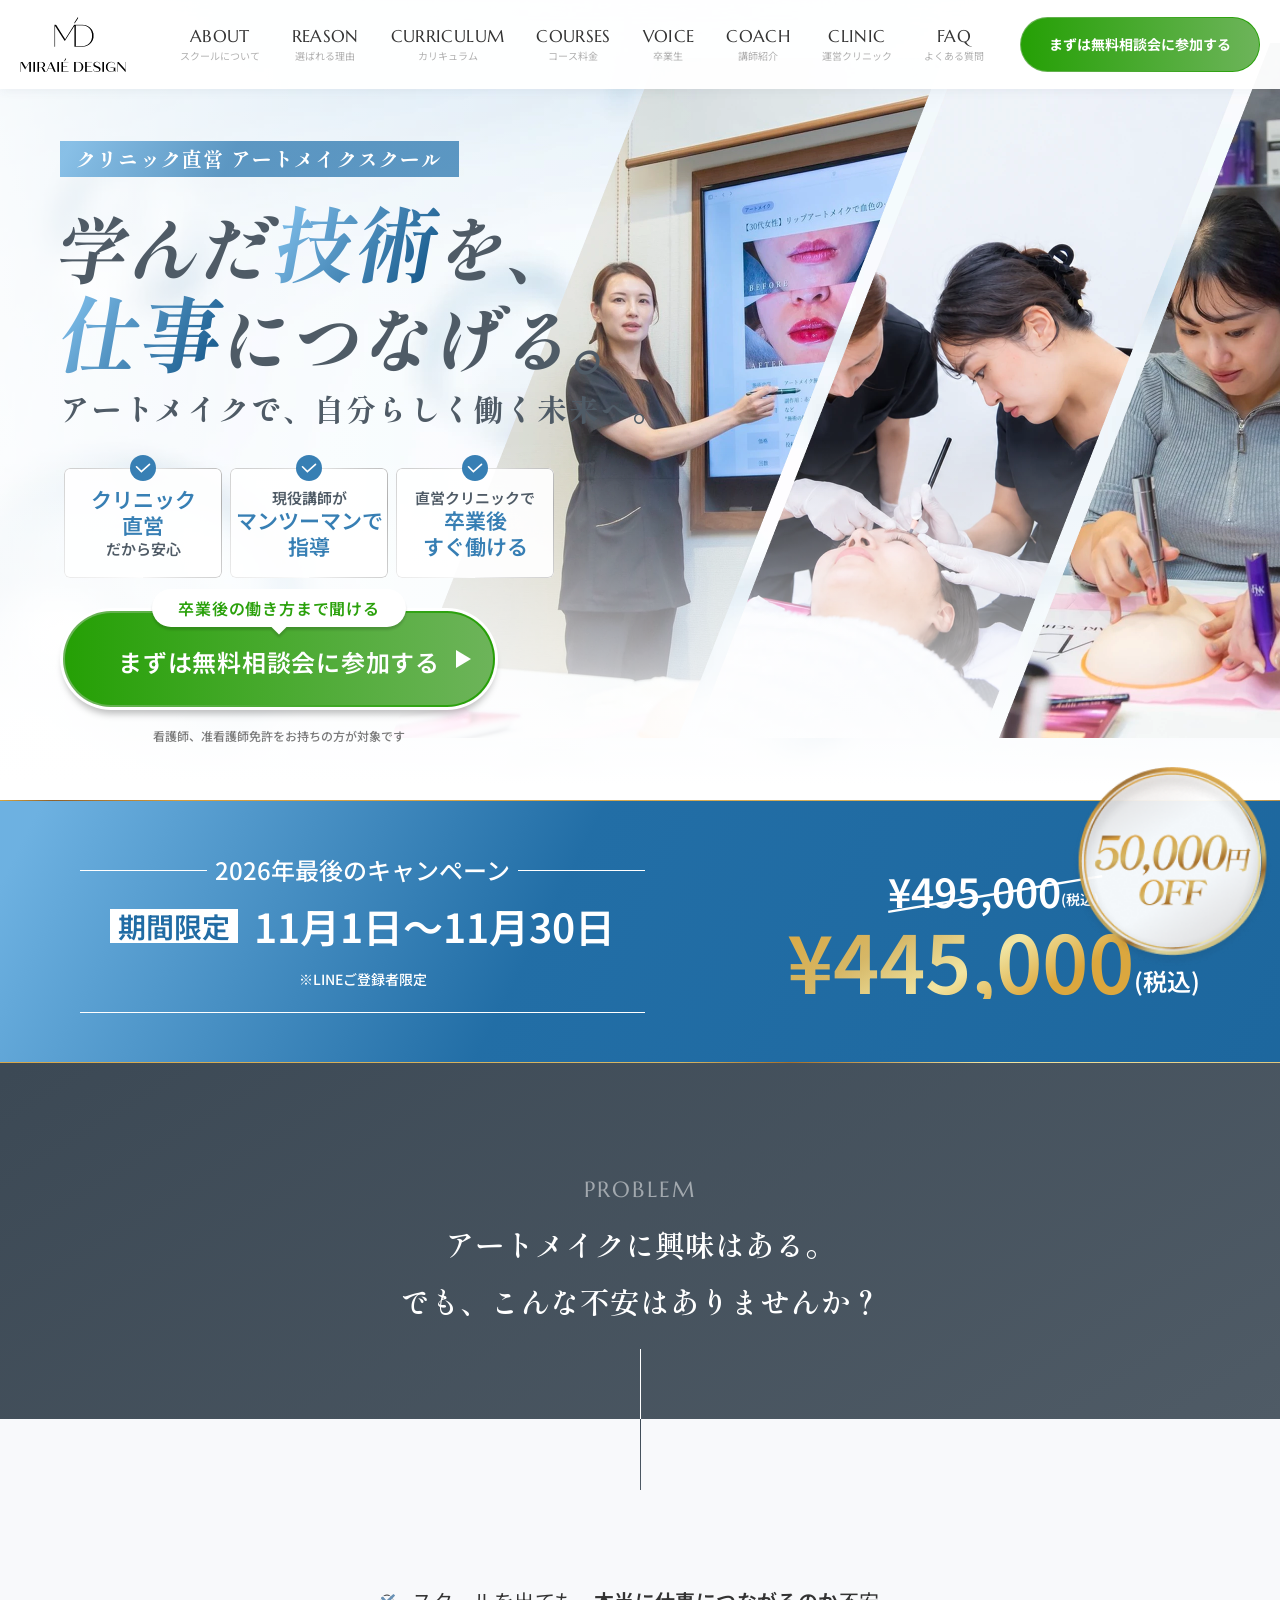
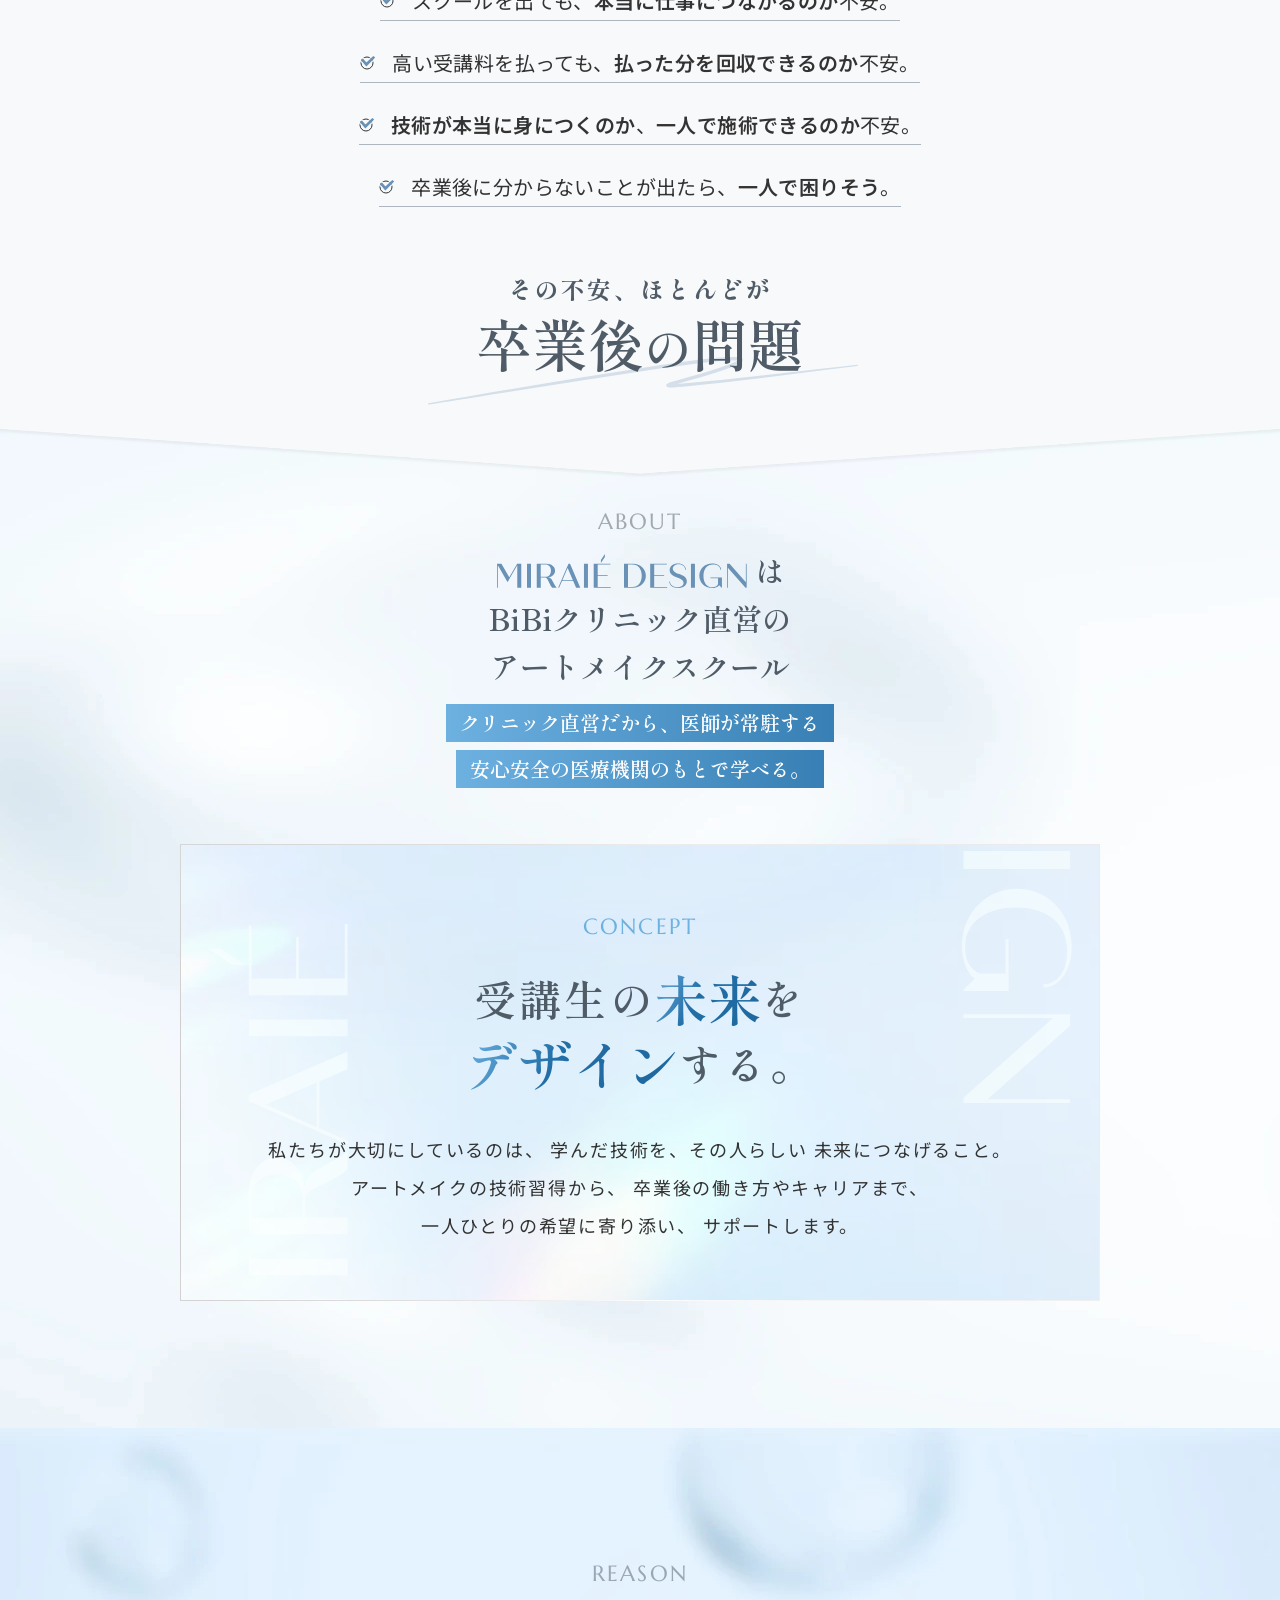
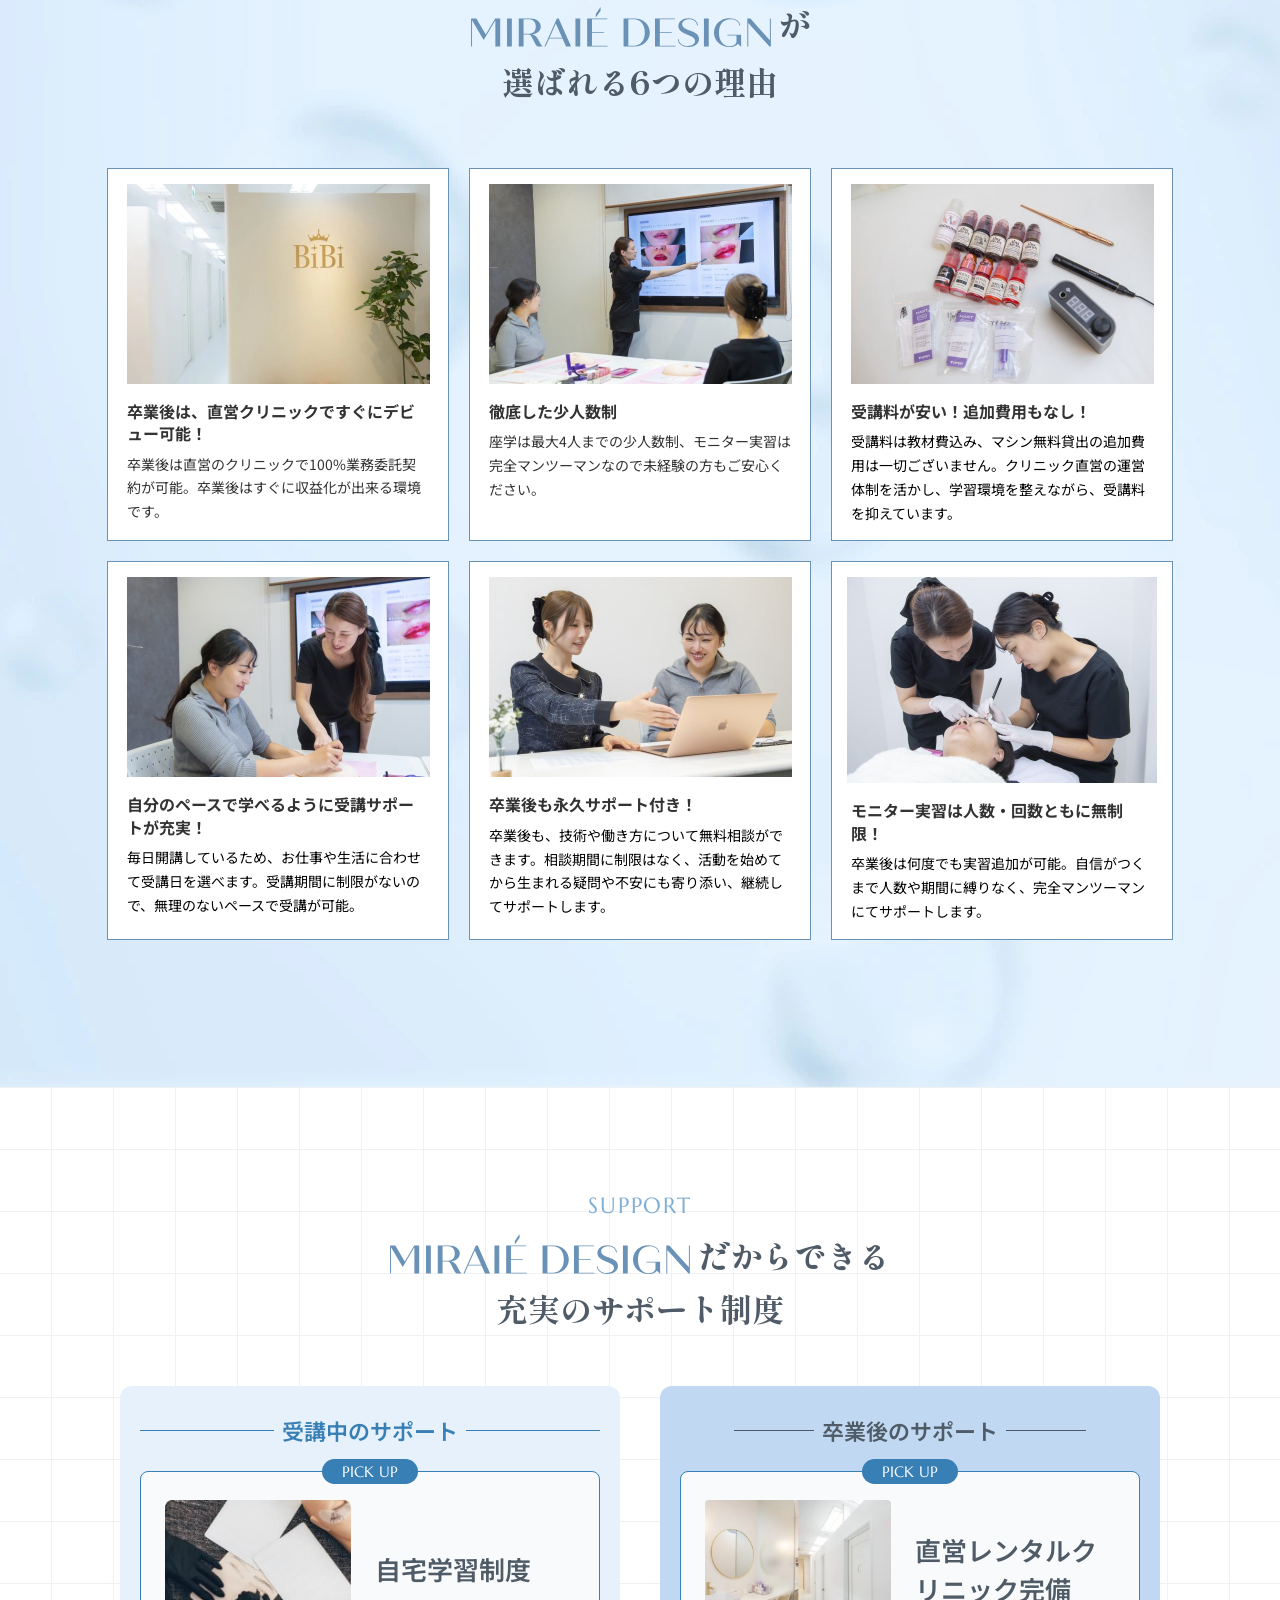
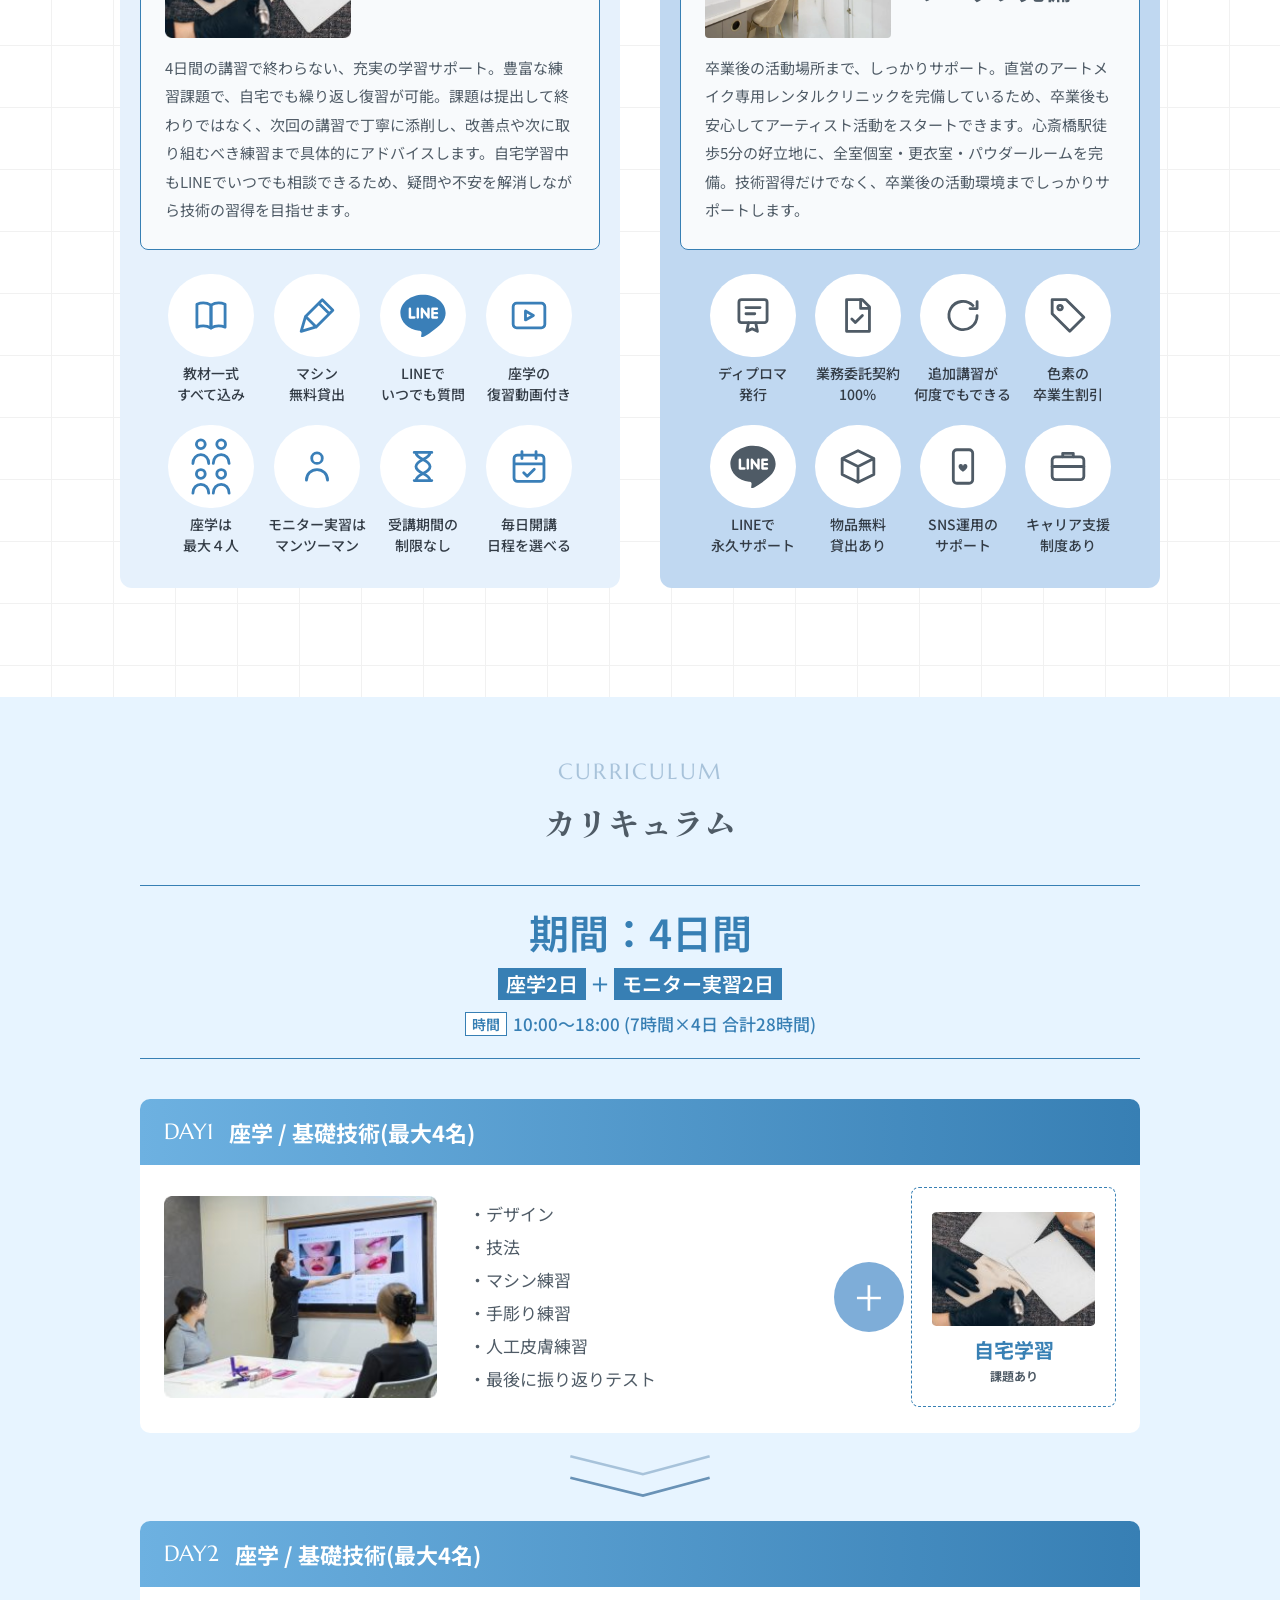
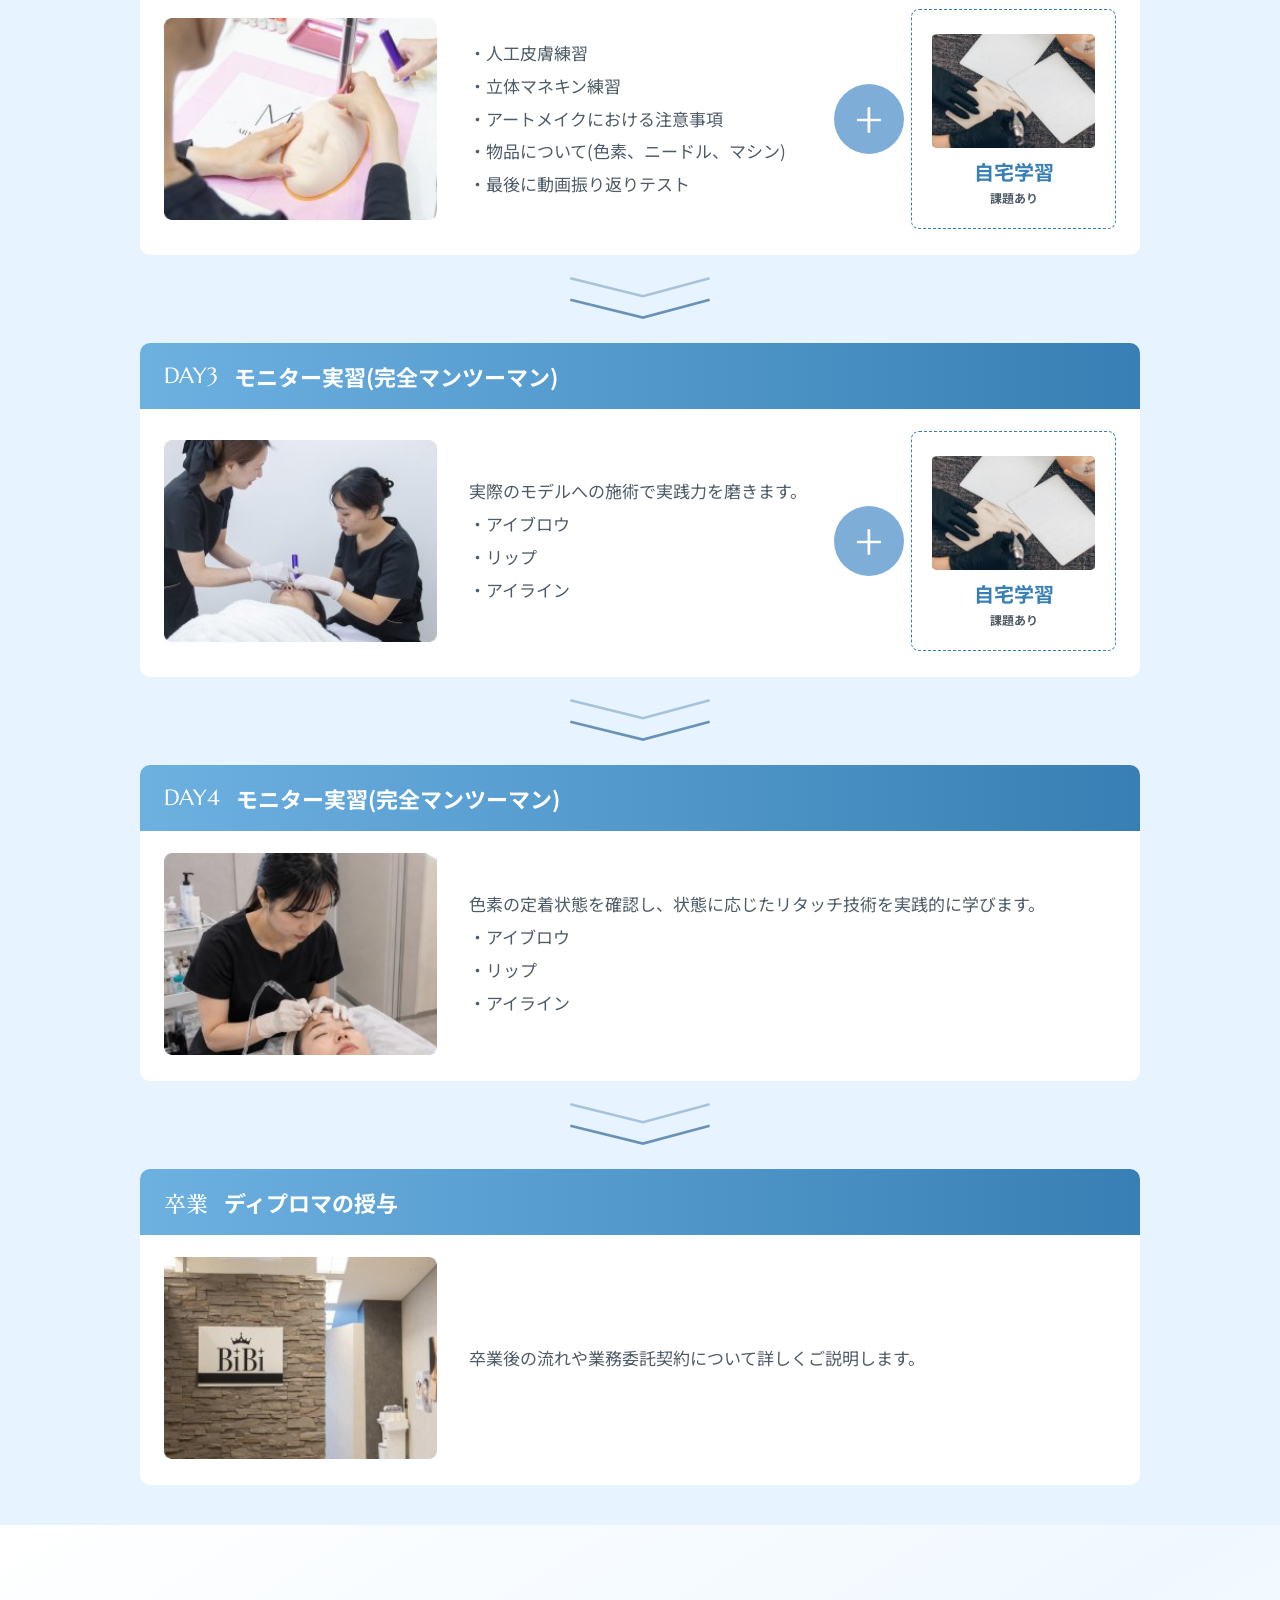
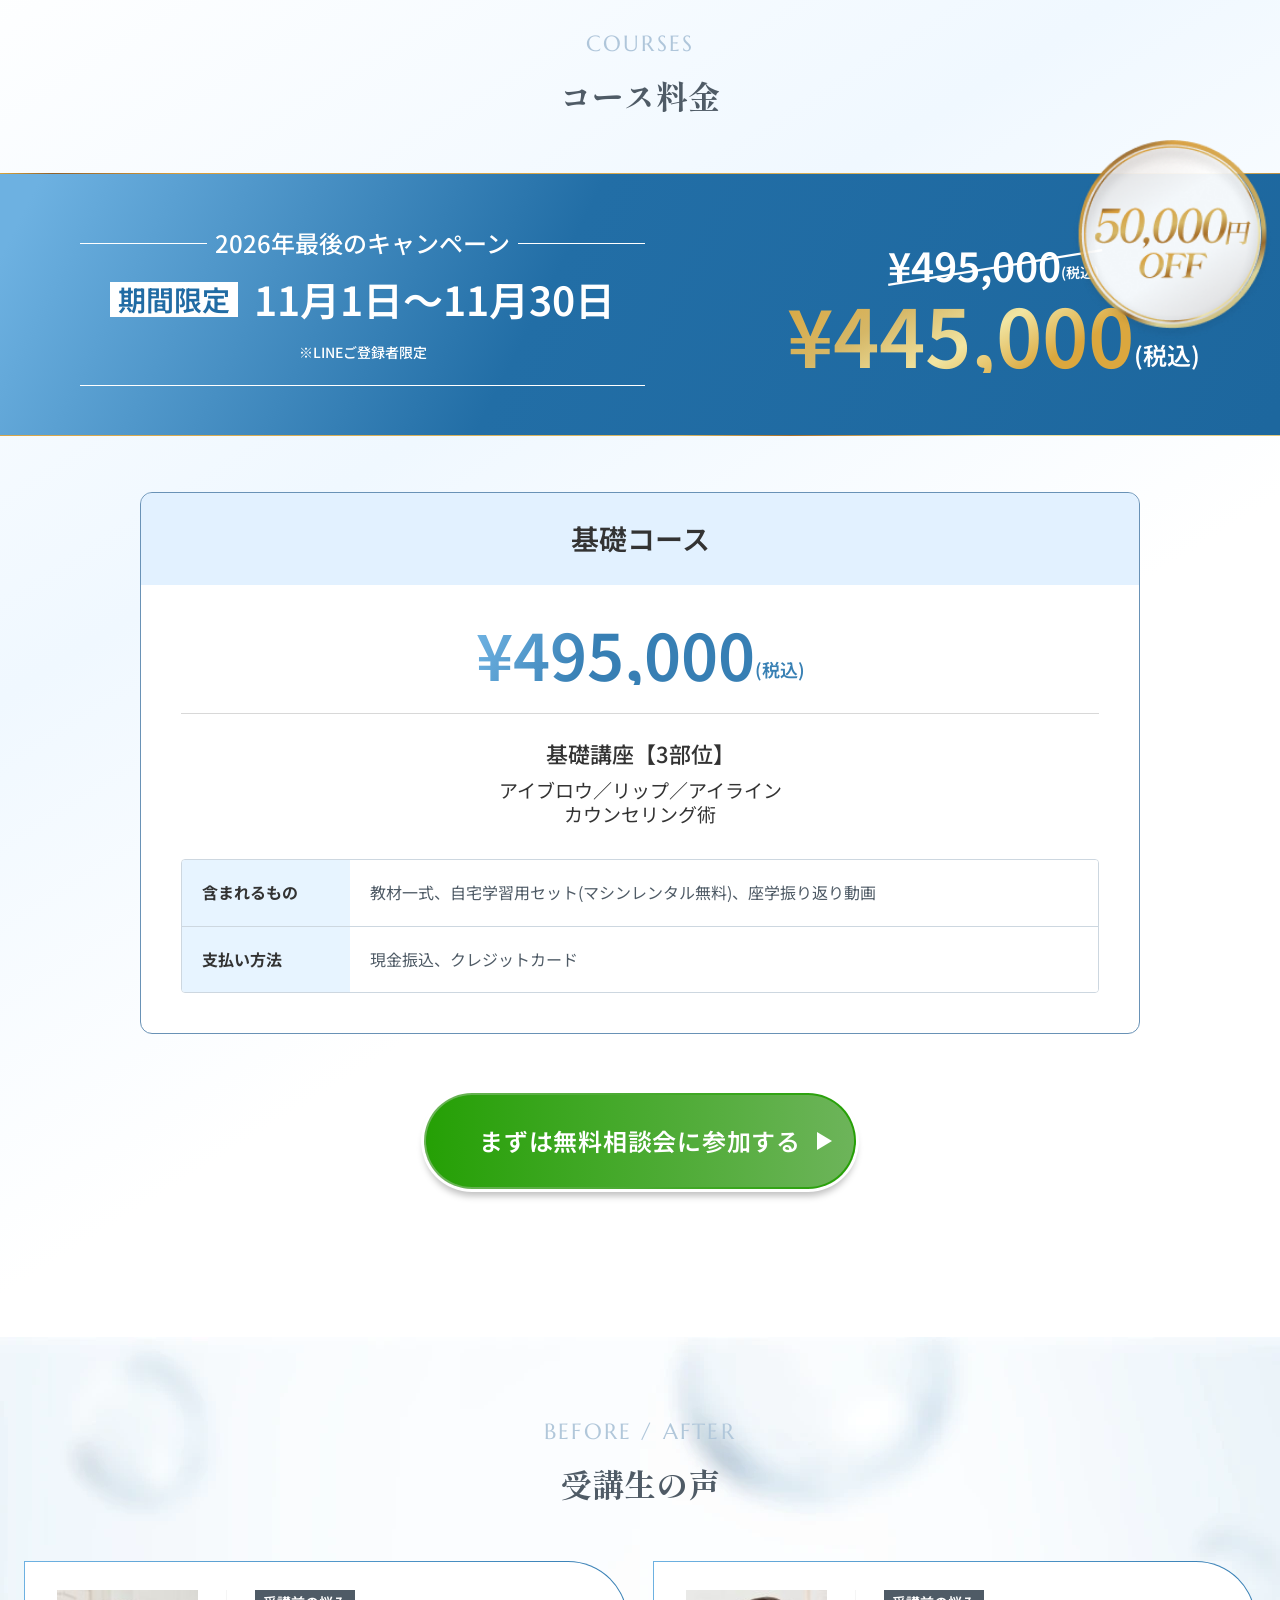
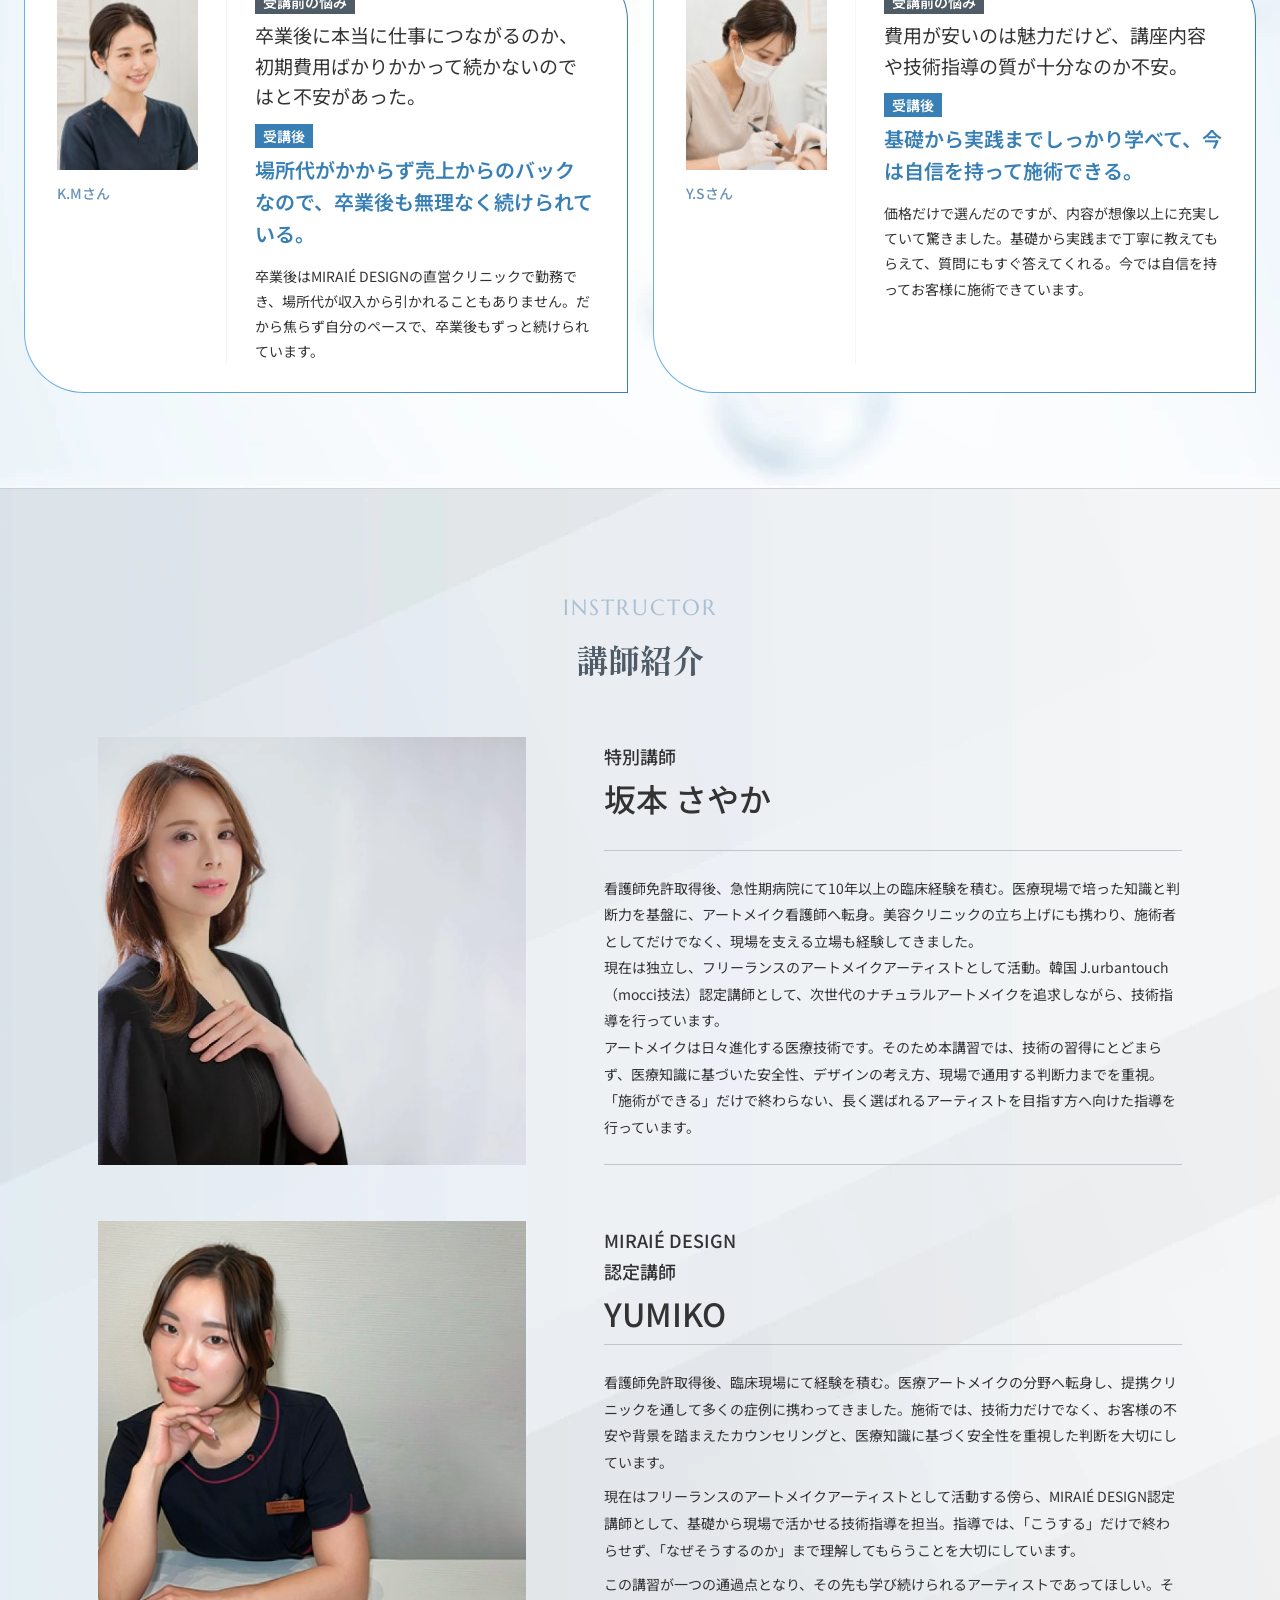
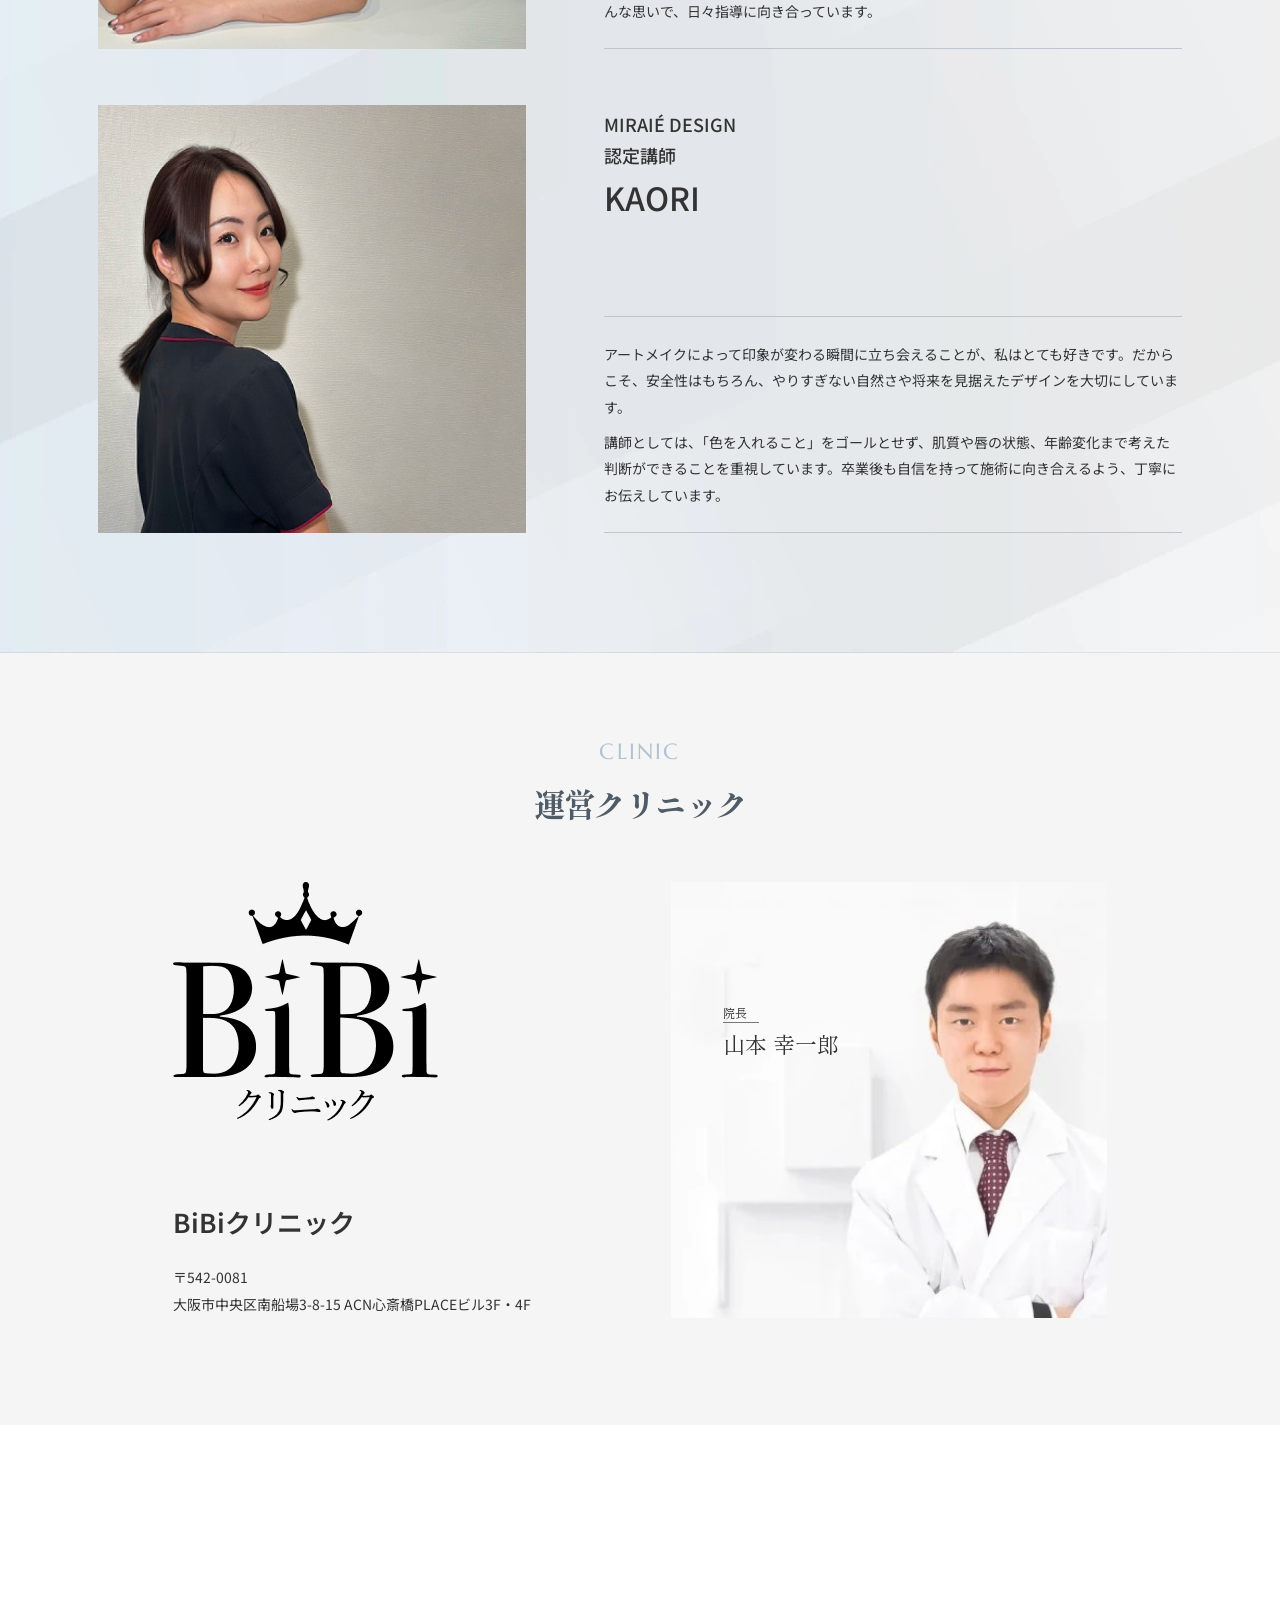
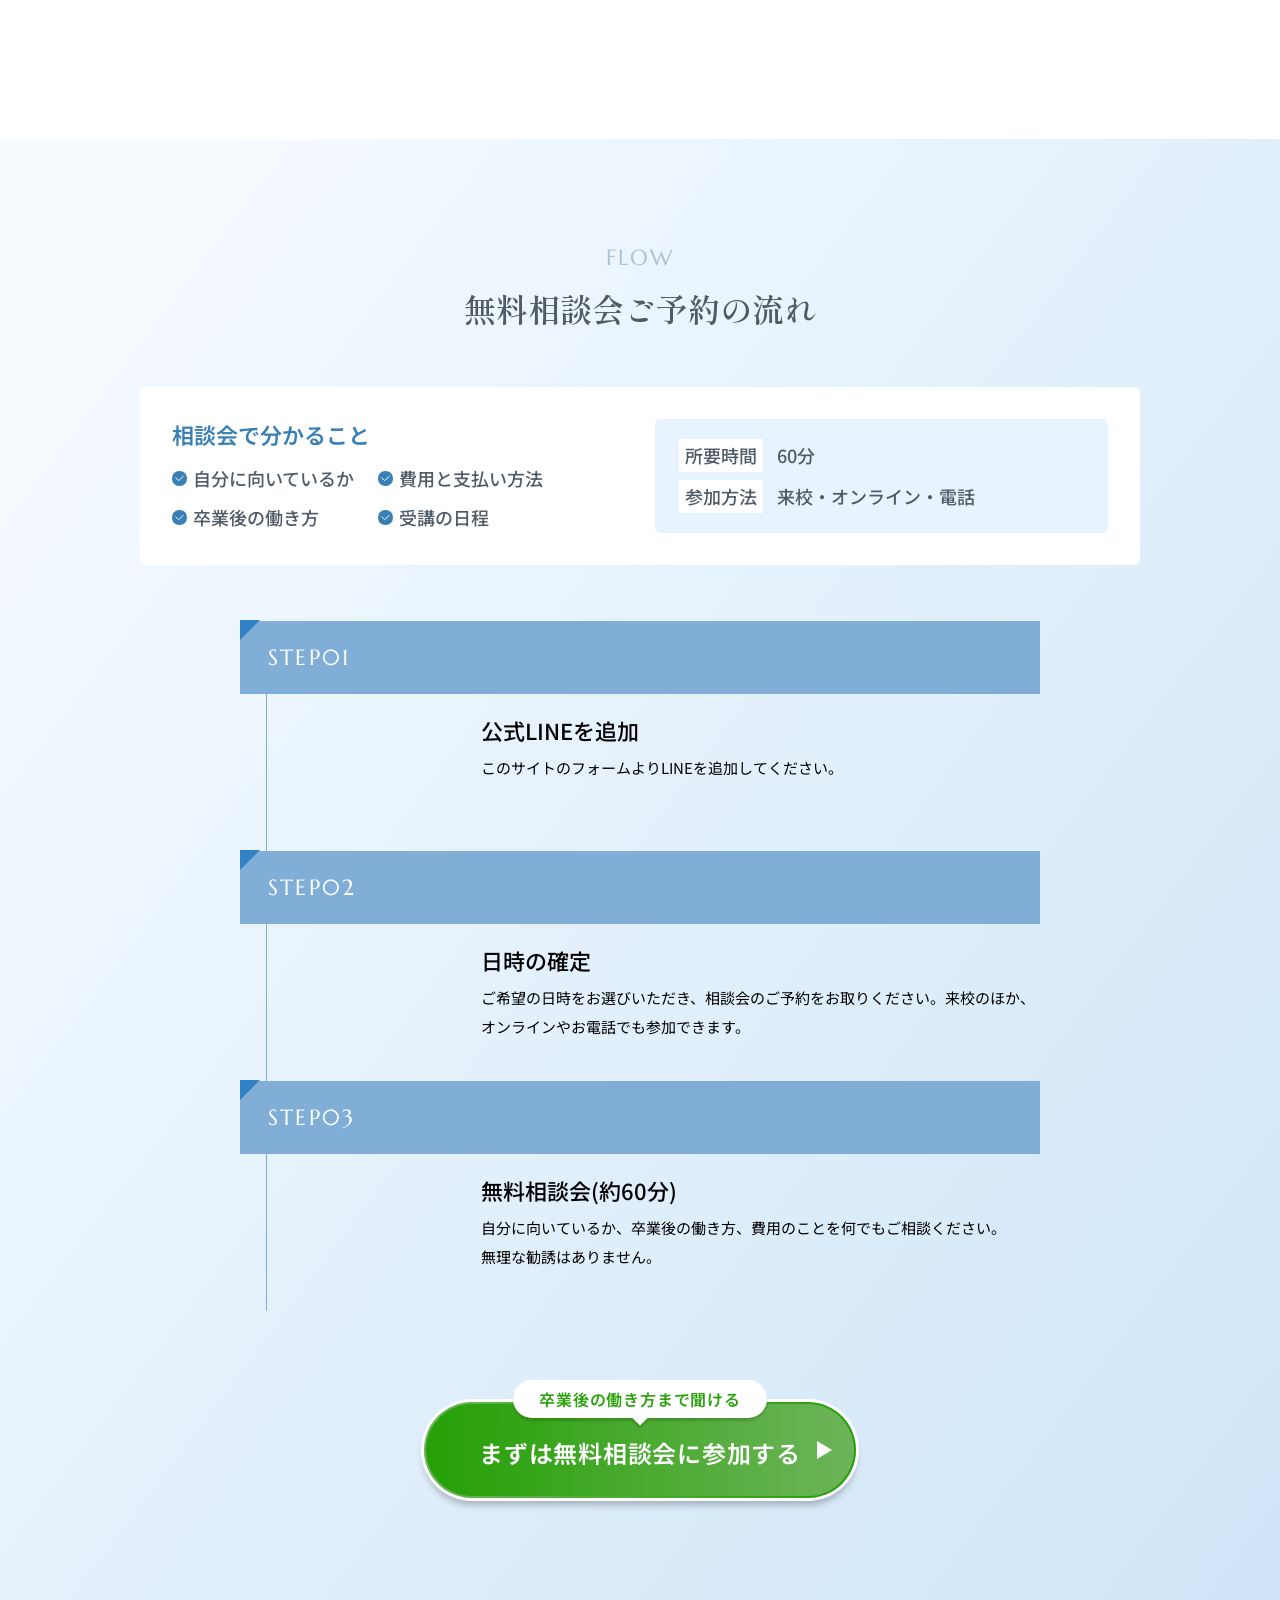
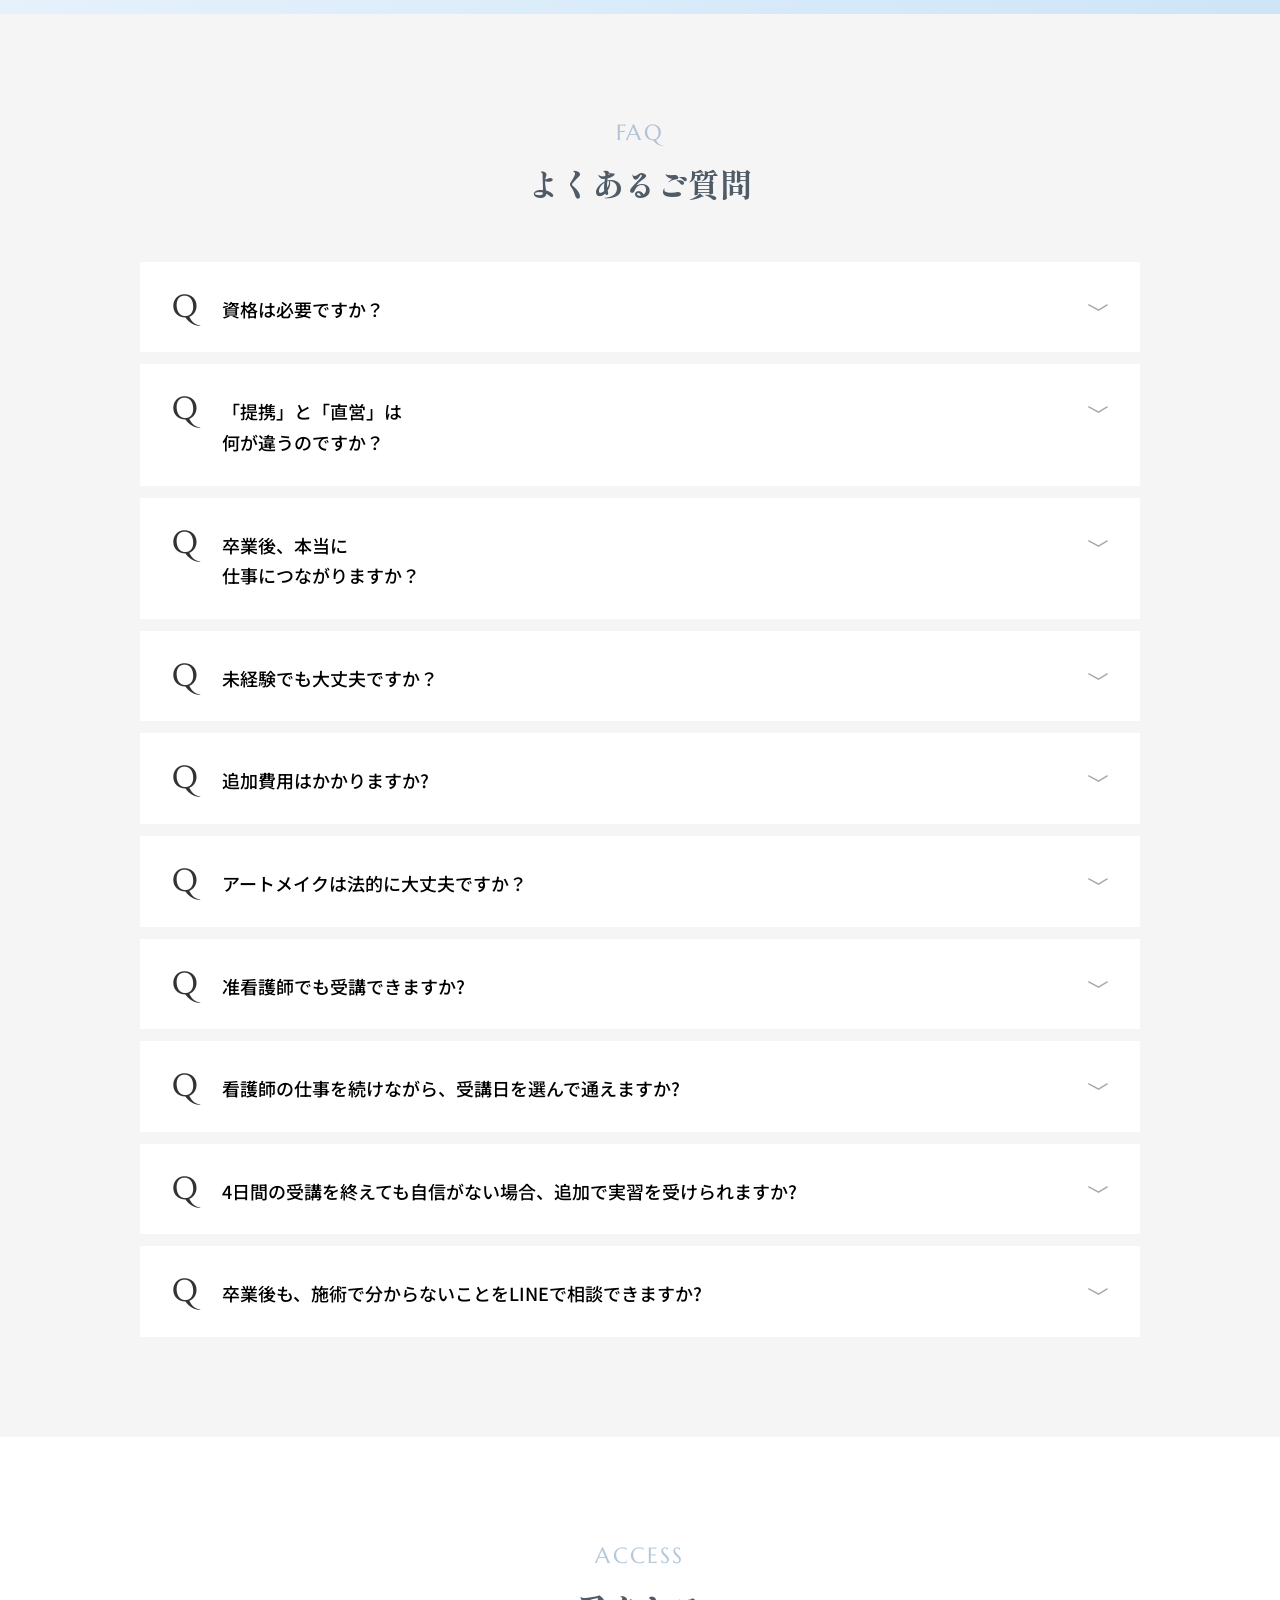
==== commit ed7b41e1: "軽量化: 画像の無劣化圧縮・WebP化、ファビコン縮小、未使用CSS/フォント削除、SPでPC用FV写真を読み込まないよう修正 見た目は変更なし(変更前後のスクショ比較で確認)  Co-Authore" ====
--- a/index.html
+++ b/index.html
@@ -99,7 +99,7 @@
       crossorigin
     />
     <link
-      href="https://fonts.googleapis.com/css2?family=Marcellus&family=Noto+Sans+JP:wght@400;500;700&family=Shippori+Mincho:wght@600;700;800&display=swap"
+      href="https://fonts.googleapis.com/css2?family=Marcellus&family=Noto+Sans+JP:wght@400;500;700&family=Shippori+Mincho:wght@600;800&display=swap"
       rel="stylesheet"
     />
     <!-- ============================================ -->
@@ -163,9 +163,9 @@
         <section class="fv">
           <div class="fv__main">
             <div class="fv__photos" aria-hidden="true">
-              <img src="img/top/fv_pc_photo01.webp" alt="" class="fv__photo fv__photo--01" />
-              <img src="img/top/fv_pc_photo02.webp" alt="" class="fv__photo fv__photo--02" />
-              <img src="img/top/fv_pc_photo03.webp" alt="" class="fv__photo fv__photo--03" />
+              <picture><source media="(min-width: 768px)" srcset="img/top/fv_pc_photo01.webp" /><img src="[data-uri]" alt="" class="fv__photo fv__photo--01" /></picture>
+              <picture><source media="(min-width: 768px)" srcset="img/top/fv_pc_photo02.webp" /><img src="[data-uri]" alt="" class="fv__photo fv__photo--02" /></picture>
+              <picture><source media="(min-width: 768px)" srcset="img/top/fv_pc_photo03.webp" /><img src="[data-uri]" alt="" class="fv__photo fv__photo--03" /></picture>
             </div>
             <h1 class="fv__logo">
               <img
@@ -467,7 +467,7 @@
           <div class="reason__list">
             <div class="reason-card reason-card--first">
               <img
-                src="img/top/reason_img01.jpg"
+                src="img/top/reason_img01.webp"
               loading="lazy"
               decoding="async"
                 alt=""
@@ -660,7 +660,7 @@
             <div class="support-box__pickup">
               <p class="support-box__pickupLabel eng">PICK UP</p>
               <img
-                src="img/top/support_img02.jpg"
+                src="img/top/support_img02.webp"
               loading="lazy"
               decoding="async"
                 alt=""
@@ -1115,7 +1115,7 @@
 
           <div class="instructor-card instructor-card--01">
             <img
-              src="img/top/coach_01.jpg"
+              src="img/top/coach_01.webp"
               loading="lazy"
               decoding="async"
               alt=""
@@ -1164,14 +1164,14 @@
               <p>この講習が一つの通過点となり、その先も学び続けられるアーティストであってほしい。そんな思いで、日々指導に向き合っています。</p>
             </div>
             <img
-              src="img/top/coach_glow.jpg"
+              src="img/top/coach_glow.webp"
               loading="lazy"
               decoding="async"
               alt=""
               class="instructor-card__glow instructor-card__glow--01"
             />
             <img
-              src="img/top/coach_glow.jpg"
+              src="img/top/coach_glow.webp"
               loading="lazy"
               decoding="async"
               alt=""
@@ -1203,7 +1203,7 @@
               <p>講師としては、「色を入れること」をゴールとせず、肌質や唇の状態、年齢変化まで考えた判断ができることを重視しています。卒業後も自信を持って施術に向き合えるよう、丁寧にお伝えしています。</p>
             </div>
             <img
-              src="img/top/coach_glow.jpg"
+              src="img/top/coach_glow.webp"
               loading="lazy"
               decoding="async"
               alt=""
@@ -1234,7 +1234,7 @@
             />
             <div class="clinic__doctor">
               <img
-                src="img/top/clinic_doctor.jpg"
+                src="img/top/clinic_doctor.webp"
                 loading="lazy"
                 decoding="async"
                 alt="院長 山本 幸一郎"
@@ -1260,7 +1260,7 @@
         </section>
 
         <div class="clinic-gallery">
-          <picture><source media="(min-width: 768px)" srcset="img/top/clinic_gallery_pc.jpg" width="1440" height="353" /><img
+          <picture><source media="(min-width: 768px)" srcset="img/top/clinic_gallery_pc.webp" width="1440" height="353" /><img
             src="img/top/clinic_gallery.jpg"
               loading="lazy"
               decoding="async"
--- a/style.css
+++ b/style.css
@@ -141,9 +141,6 @@
   background-color: #fff;
   transform: translateX(-50%) rotate(45deg);
 }
-.btnLabel--small {
-  font-size: 1.1rem;
-}
 .btnLabel--wide {
   top: -17px;
   width: 180px;
@@ -2258,7 +2255,6 @@
     width: min(438px, 100%);
   }
   .btnLabel,
-  .btnLabel--small,
   .btnLabel--wide {
     top: -19px;
     width: 254px;
@@ -2324,7 +2320,7 @@
   .fv__main {
     height: 800px;
     overflow: hidden;
-    background: #fff url(img/top/fv_pc_bg.jpg) center top / cover no-repeat;
+    background: #fff url(img/top/fv_pc_bg.webp) center top / cover no-repeat;
   }
   .fv__main:after {
     content: "";
@@ -2609,7 +2605,7 @@
   .about {
     gap: 56px;
     padding-bottom: 127px;
-    background: #f4f9fe url(img/top/about_pc_bg.jpg) center top / cover no-repeat;
+    background: #f4f9fe url(img/top/about_pc_bg.webp) center top / cover no-repeat;
   }
   .about__chevron {
     width: 1500px;
@@ -2693,7 +2689,7 @@
   .reason {
     gap: 64px;
     padding: 127px 24px 147px;
-    background: #e7f4ff url(img/top/reason_pc_bg.jpg) center top / cover no-repeat;
+    background: #e7f4ff url(img/top/reason_pc_bg.webp) center top / cover no-repeat;
   }
   .reason__list {
     display: grid;
@@ -2991,7 +2987,7 @@
   .beforeafter {
     gap: 56px;
     padding: 76px 24px 96px;
-    background: #fff url(img/top/voice_pc_bg.jpg) center top / cover no-repeat;
+    background: #fff url(img/top/voice_pc_bg.webp) center top / cover no-repeat;
   }
   .beforeafter__list {
     flex-direction: row;
@@ -3049,7 +3045,7 @@
   .instructor {
     gap: 56px;
     padding: 100px 24px 120px;
-    background: #eef1f5 url(img/top/coach_pc_bg.jpg) center top / cover no-repeat;
+    background: #eef1f5 url(img/top/coach_pc_bg.webp) center top / cover no-repeat;
   }
   .instructor-card,
   .instructor-card--02,
@@ -3371,7 +3367,7 @@
     gap: 56px;
     height: 722px;
     padding: 80px 24px;
-    background: #4a86bd url(img/top/cta_pc_bg.jpg) center / cover no-repeat;
+    background: #4a86bd url(img/top/cta_pc_bg.webp) center / cover no-repeat;
   }
   .cta__head {
     gap: 20px;
@@ -3615,3 +3611,14 @@
     top: -30px;
   }
 }
+
+/* 1440px以上：ヘッダーとバッジは1440pxの位置を最大にして、それ以上は広げない */
+@media (min-width: 1440px) {
+  .header {
+    padding-left: calc((100vw - 1440px) / 2 + 20px);
+    padding-right: calc((100vw - 1440px) / 2 + 20px);
+  }
+  .campaign__badge {
+    right: calc((100% - 1440px) / 2 + 50px);
+  }
+}
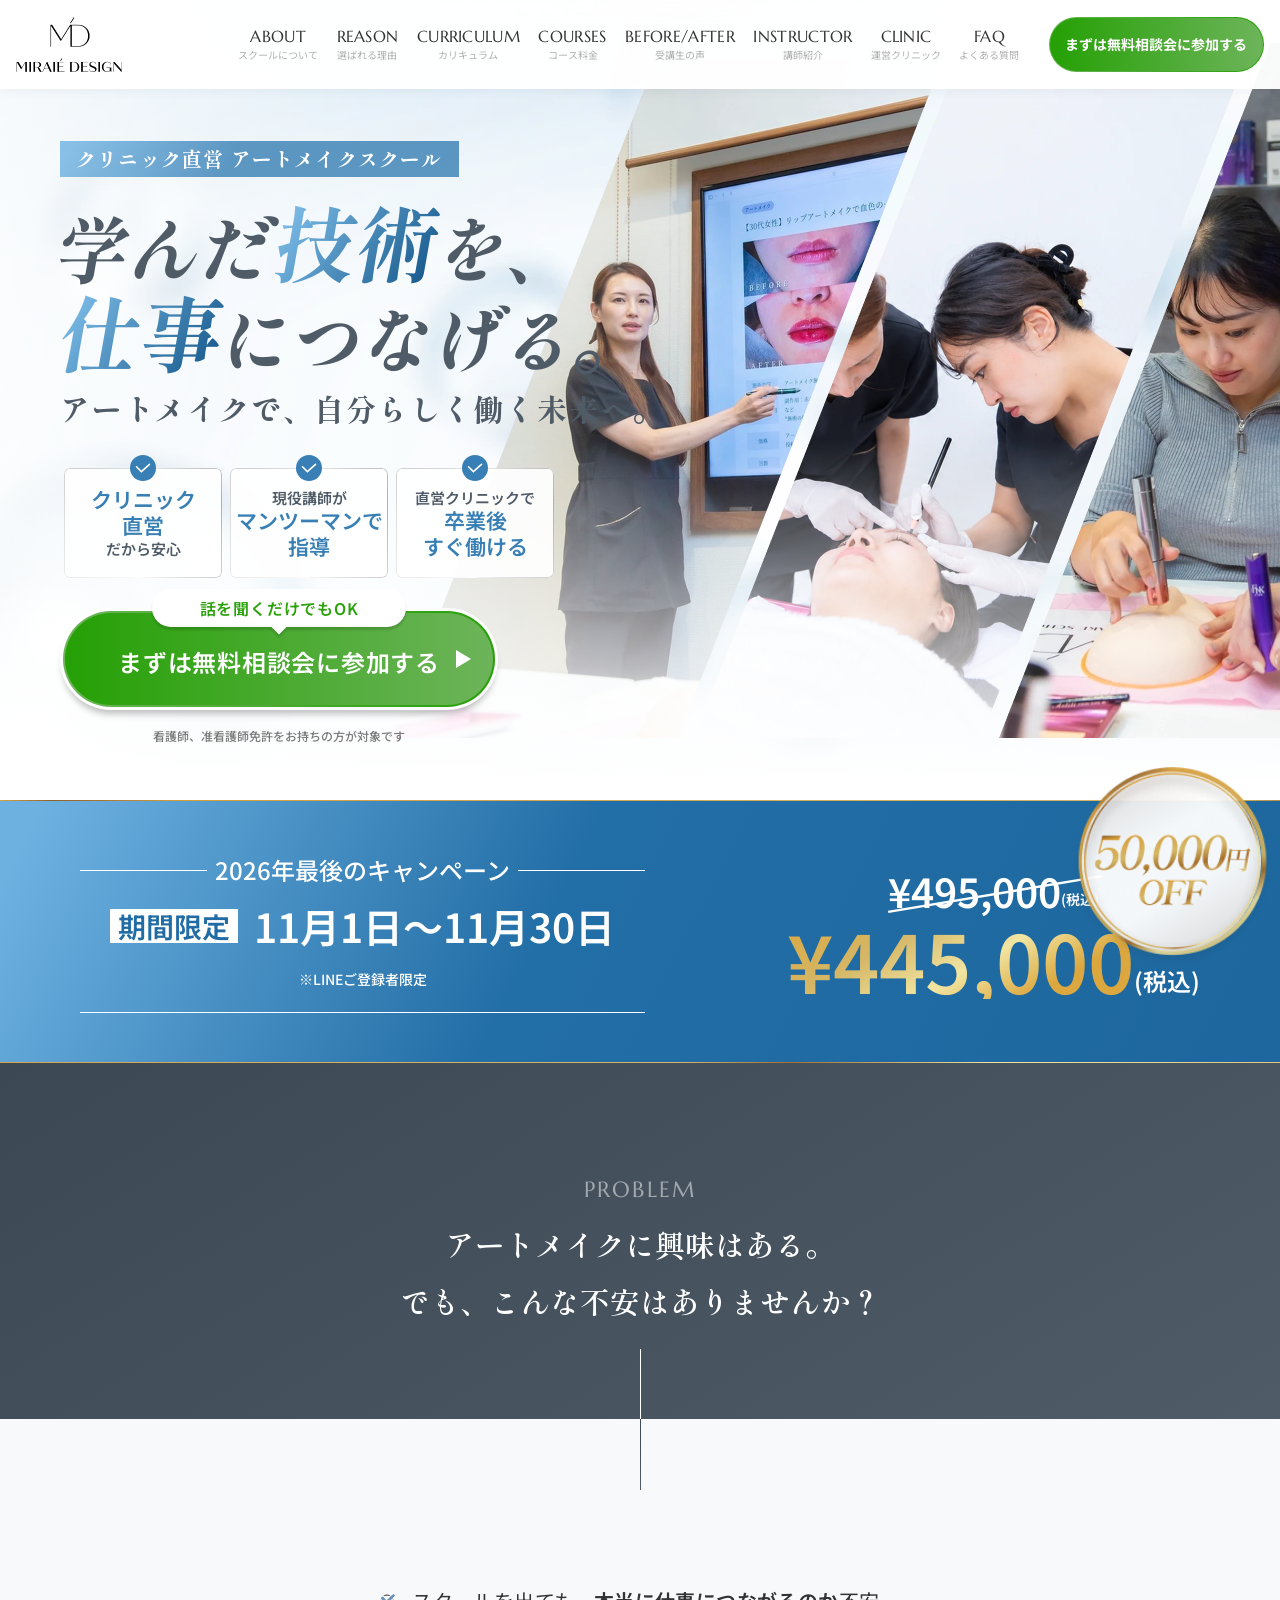
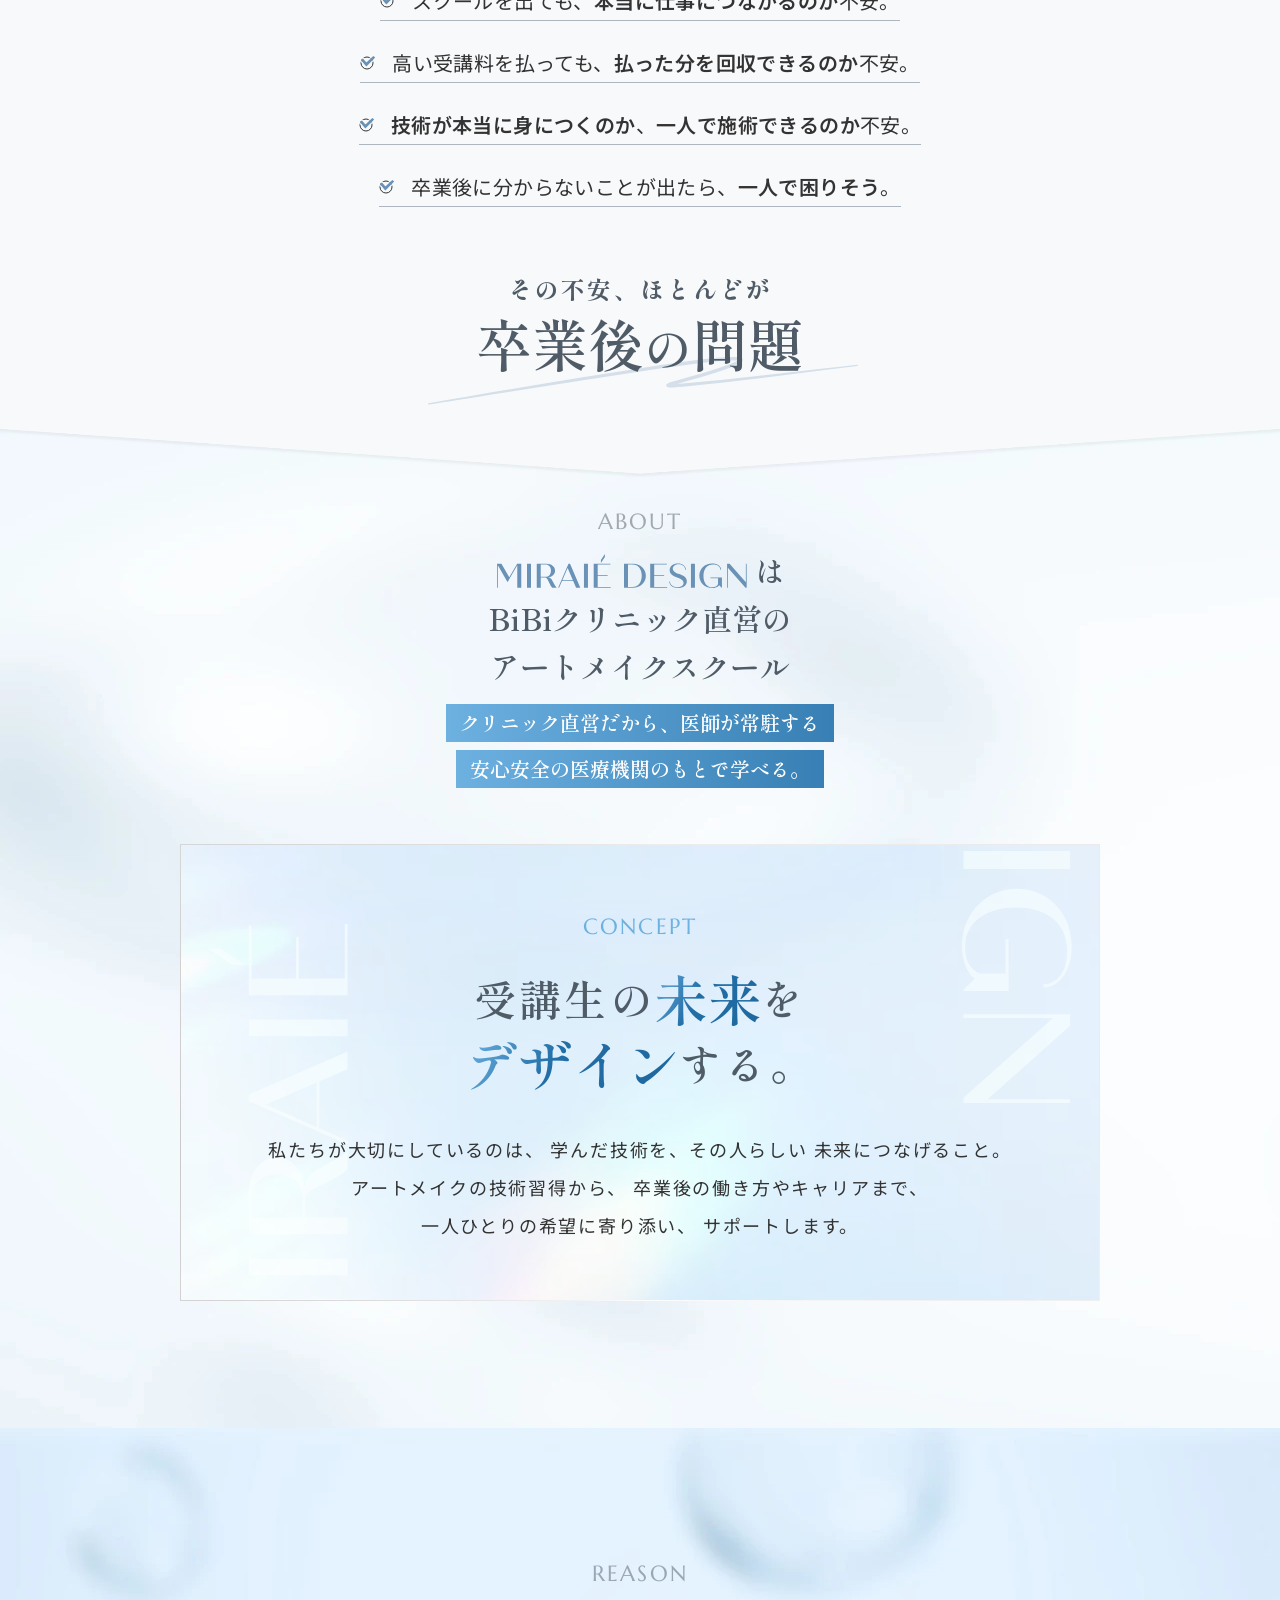
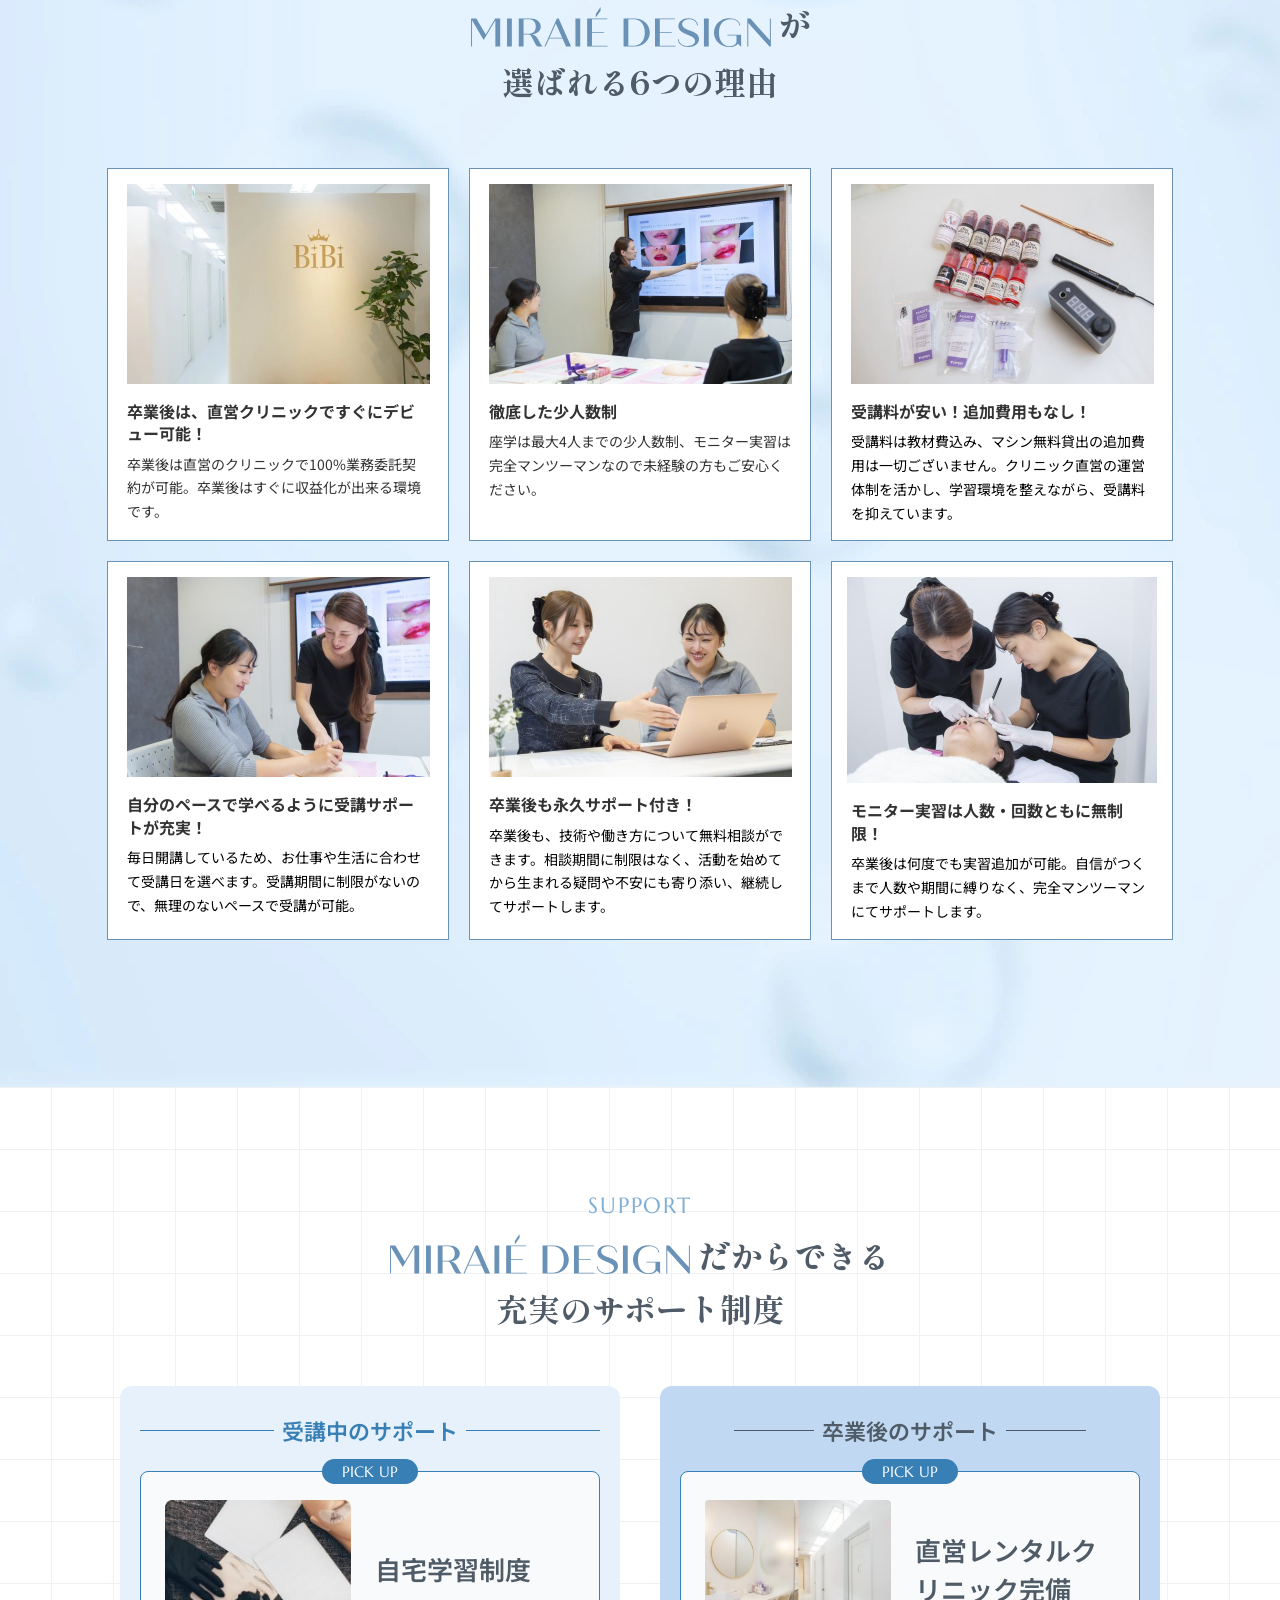
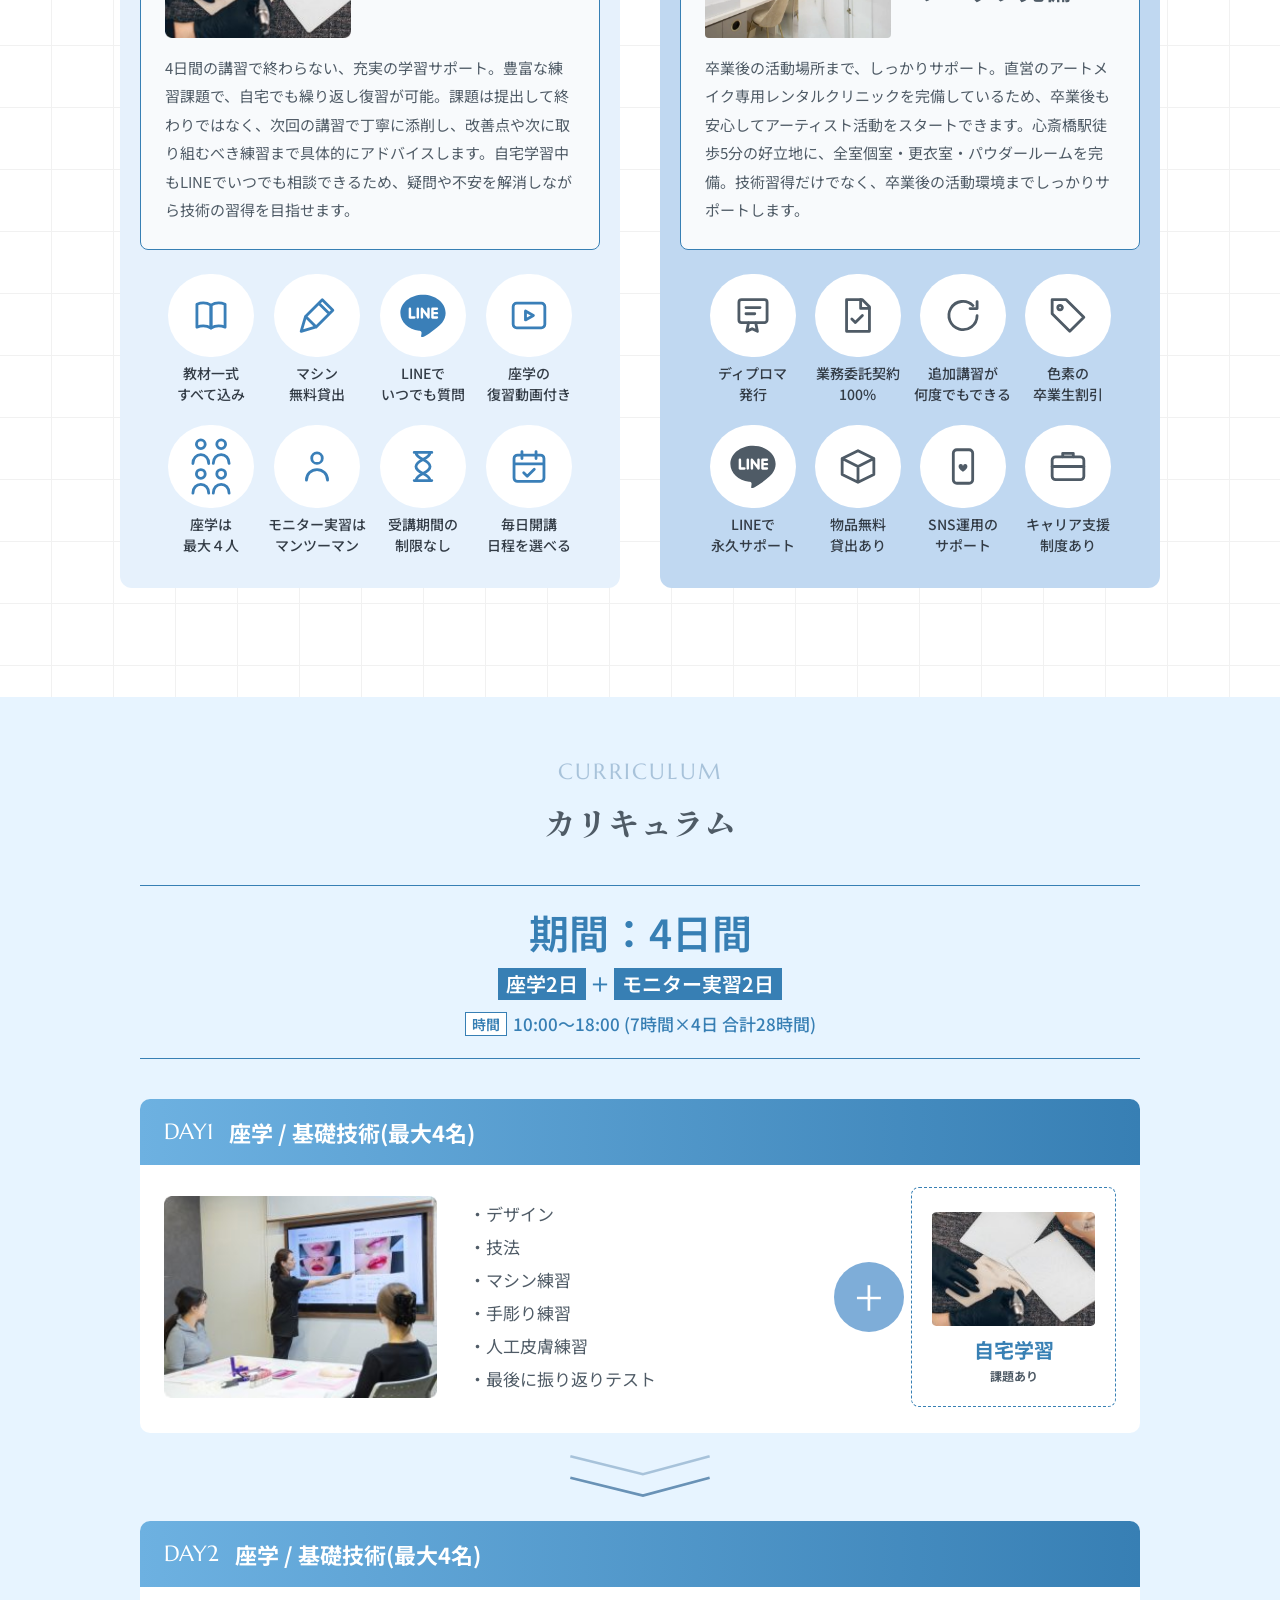
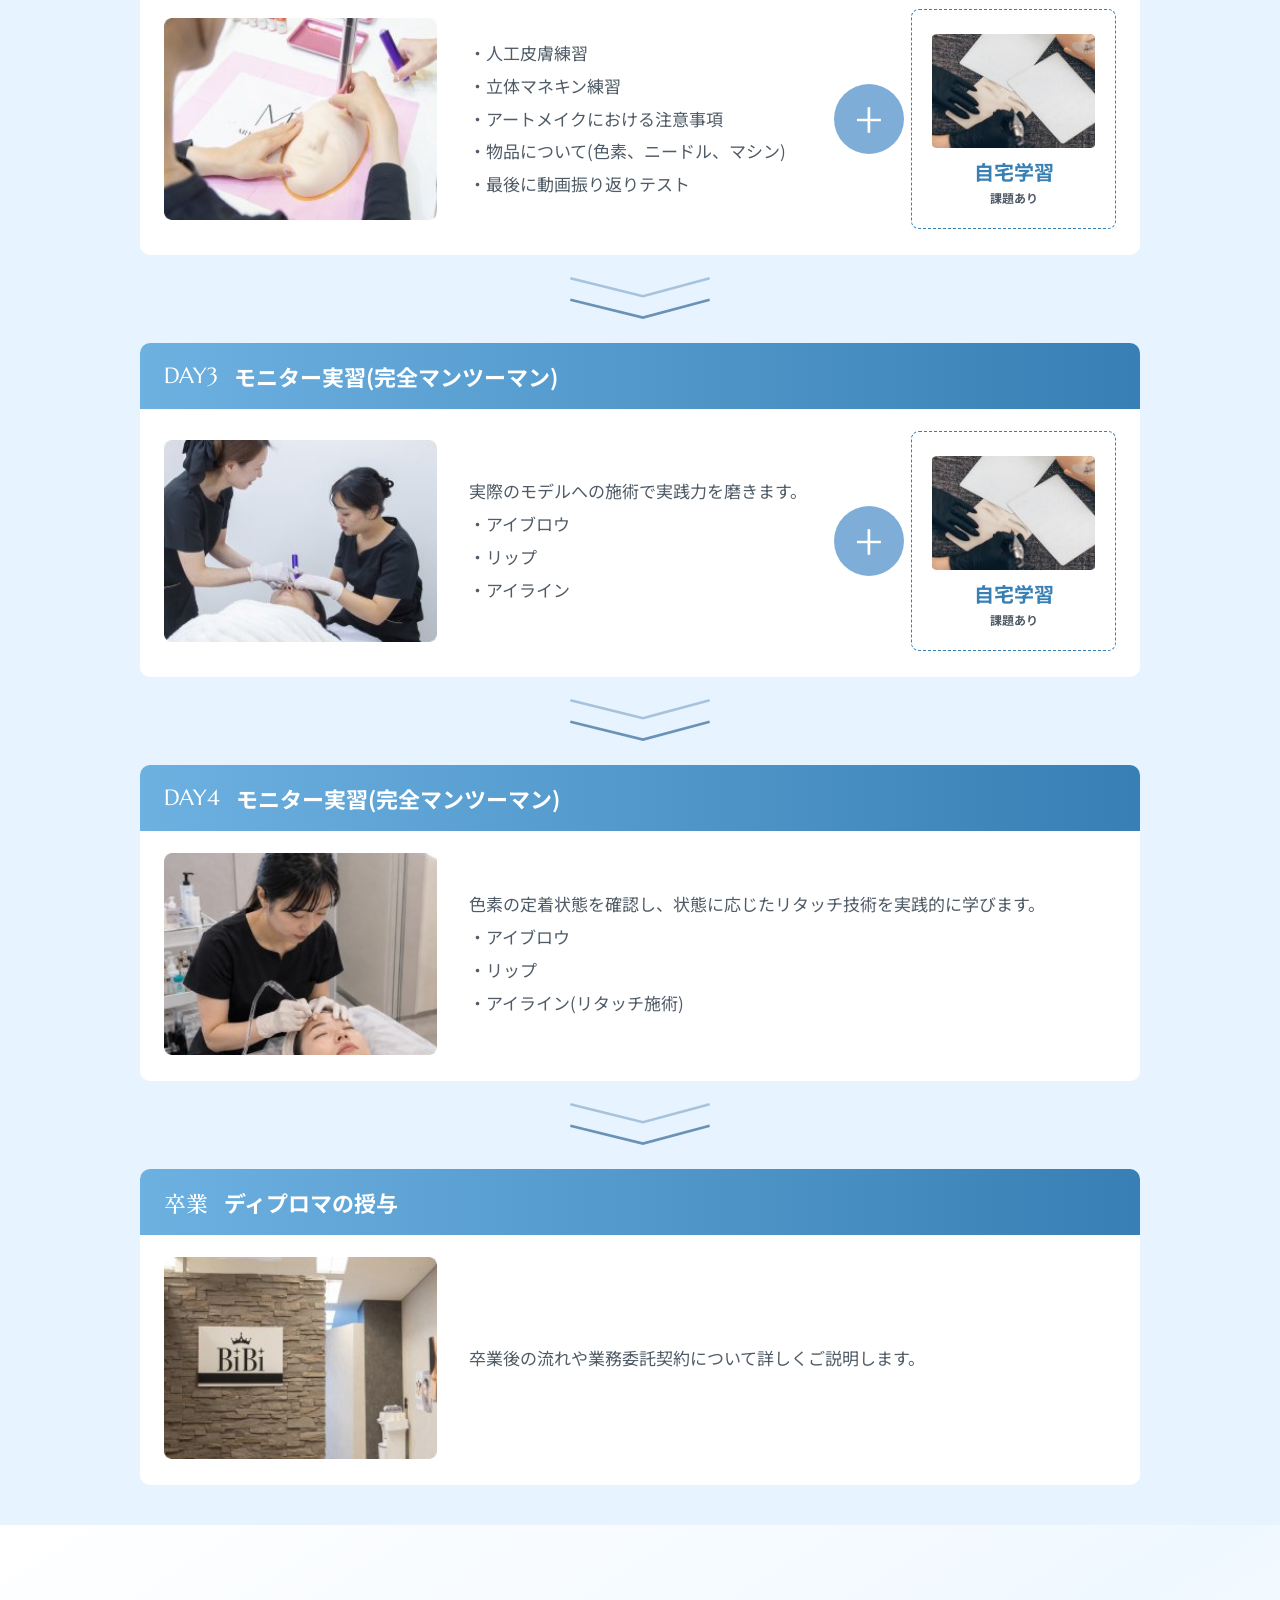
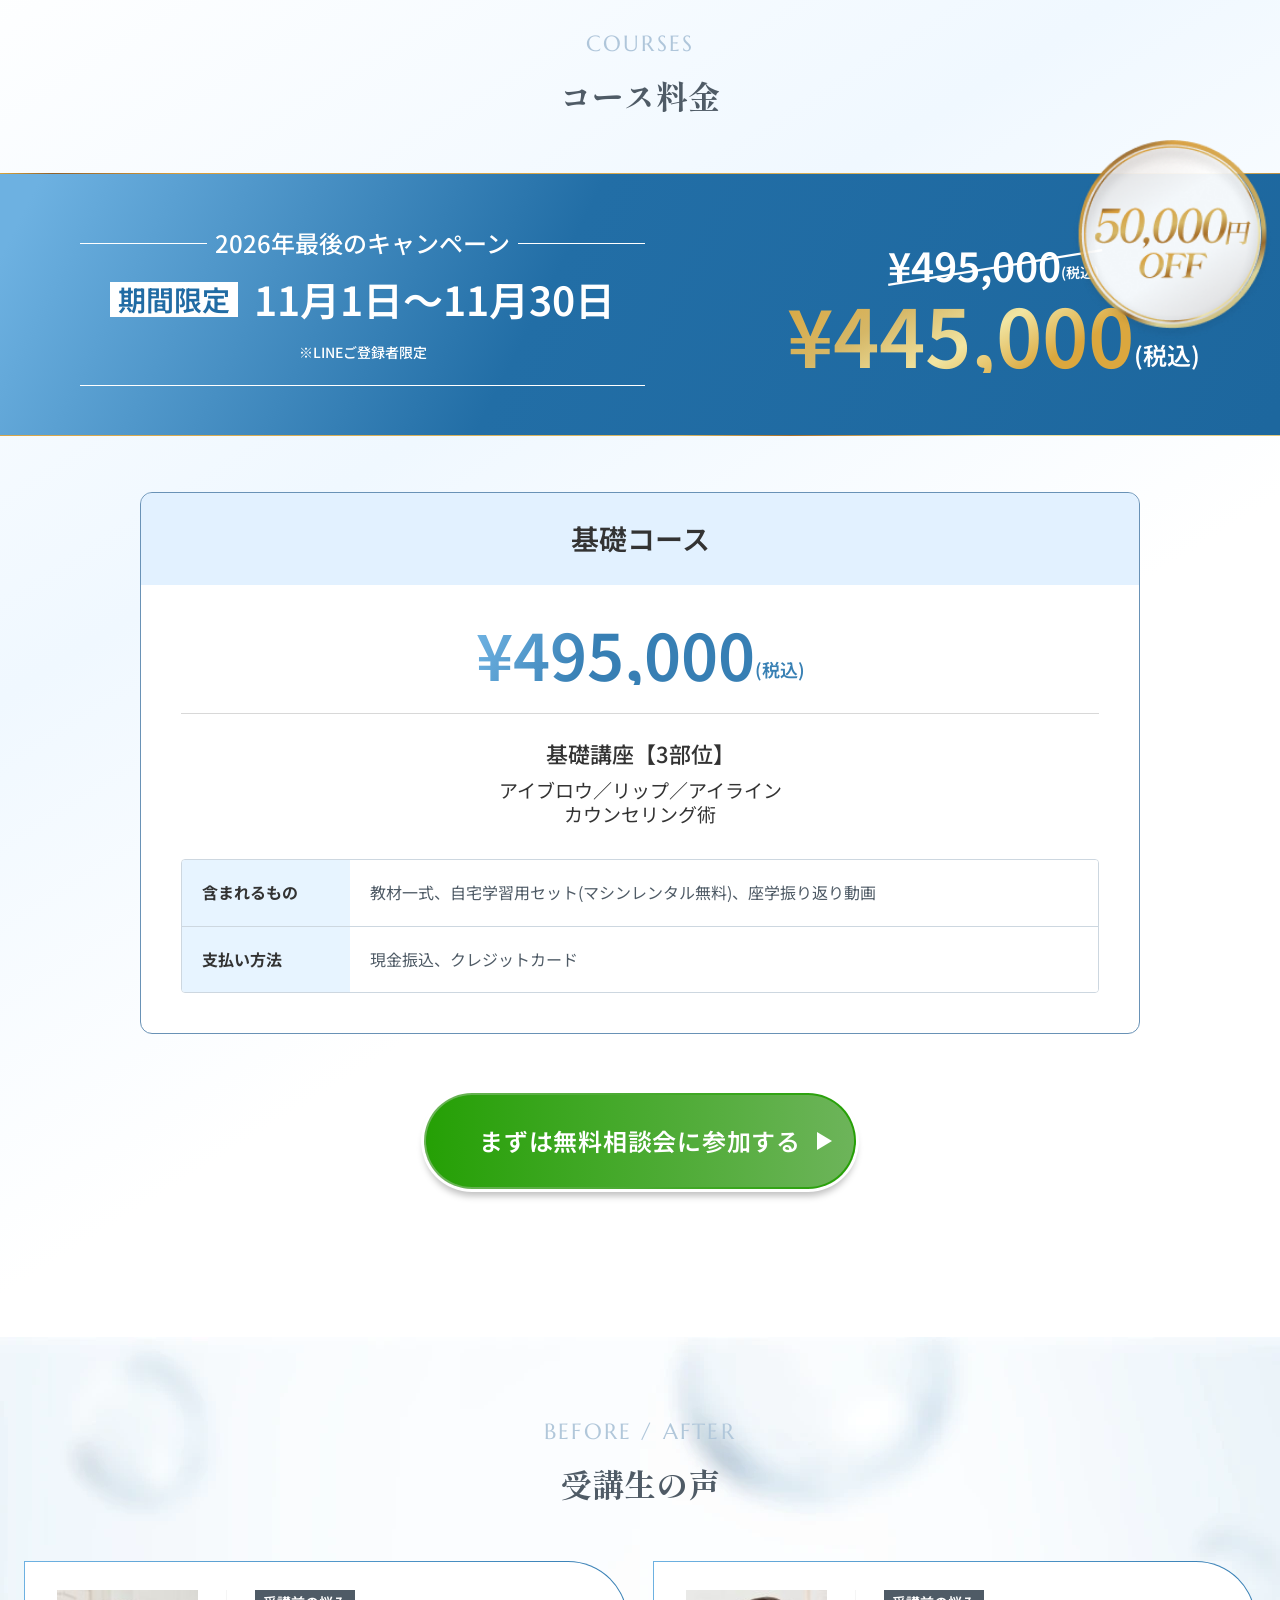
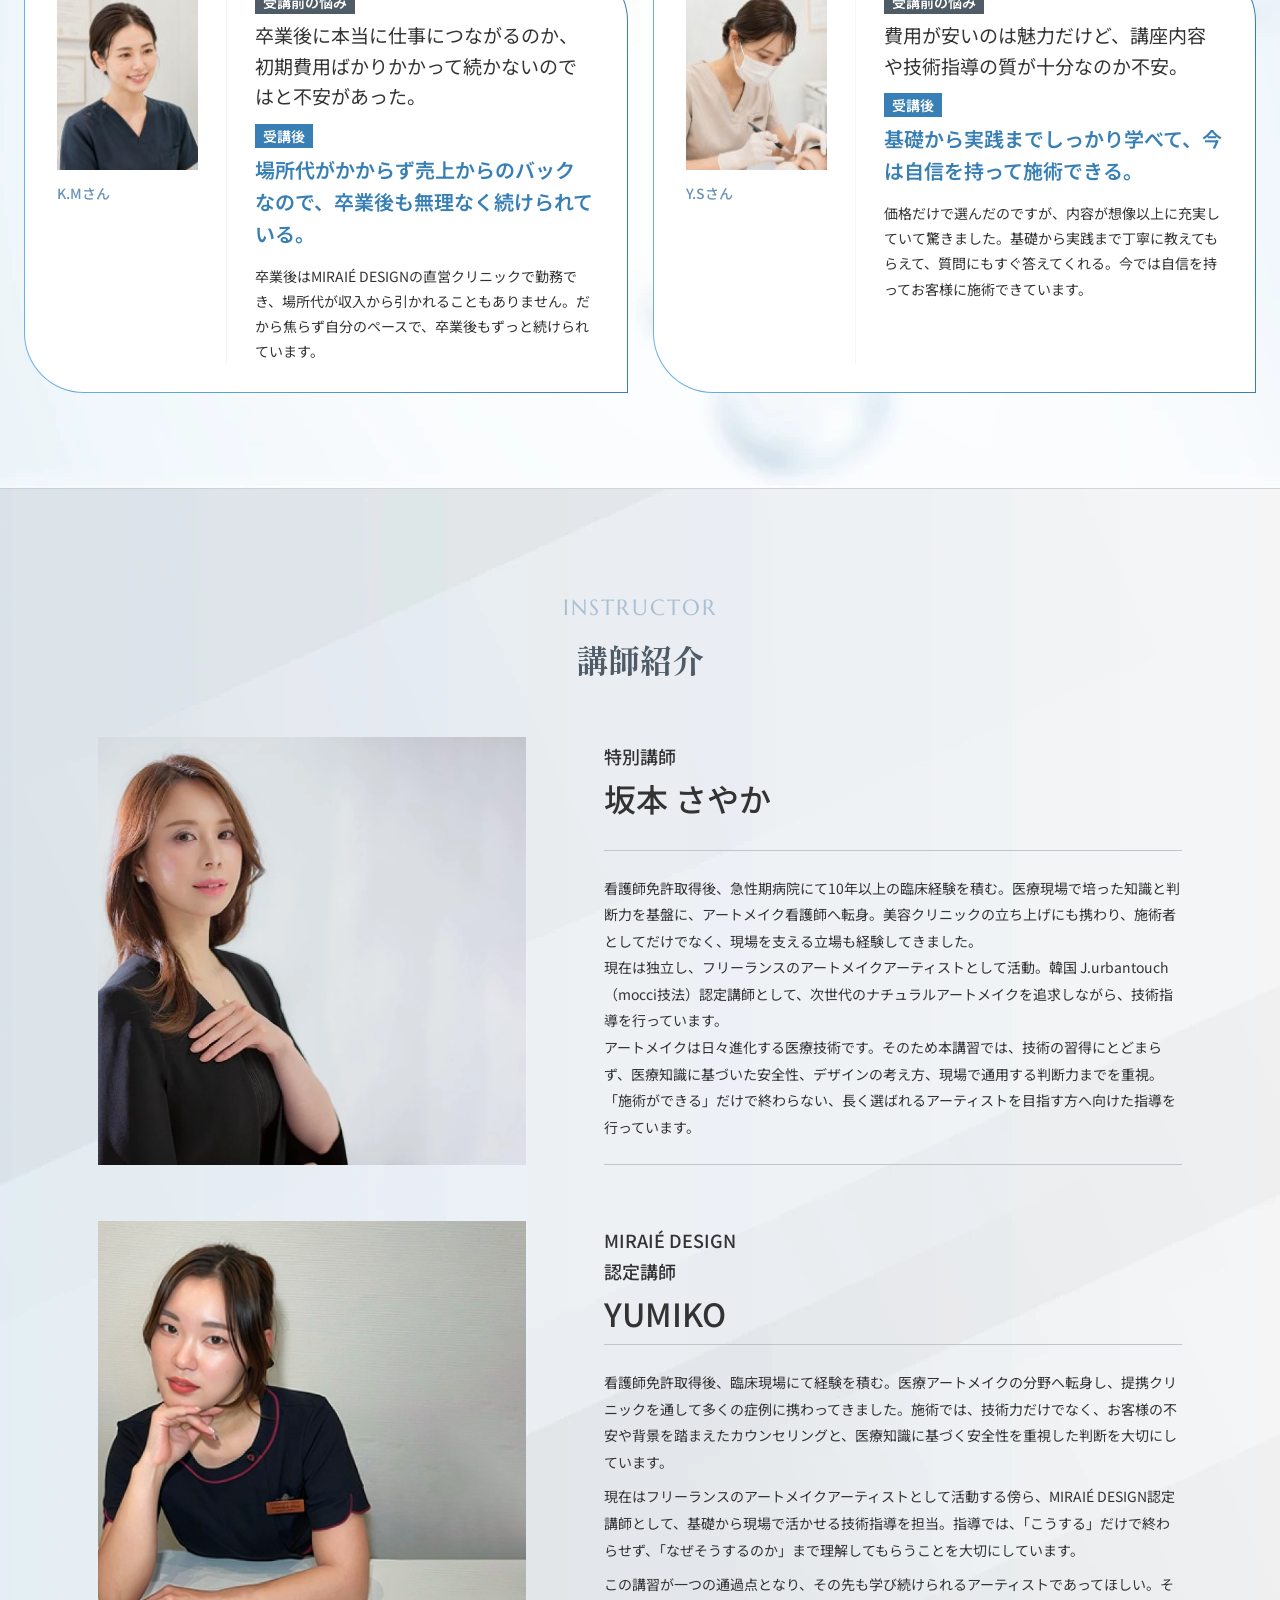
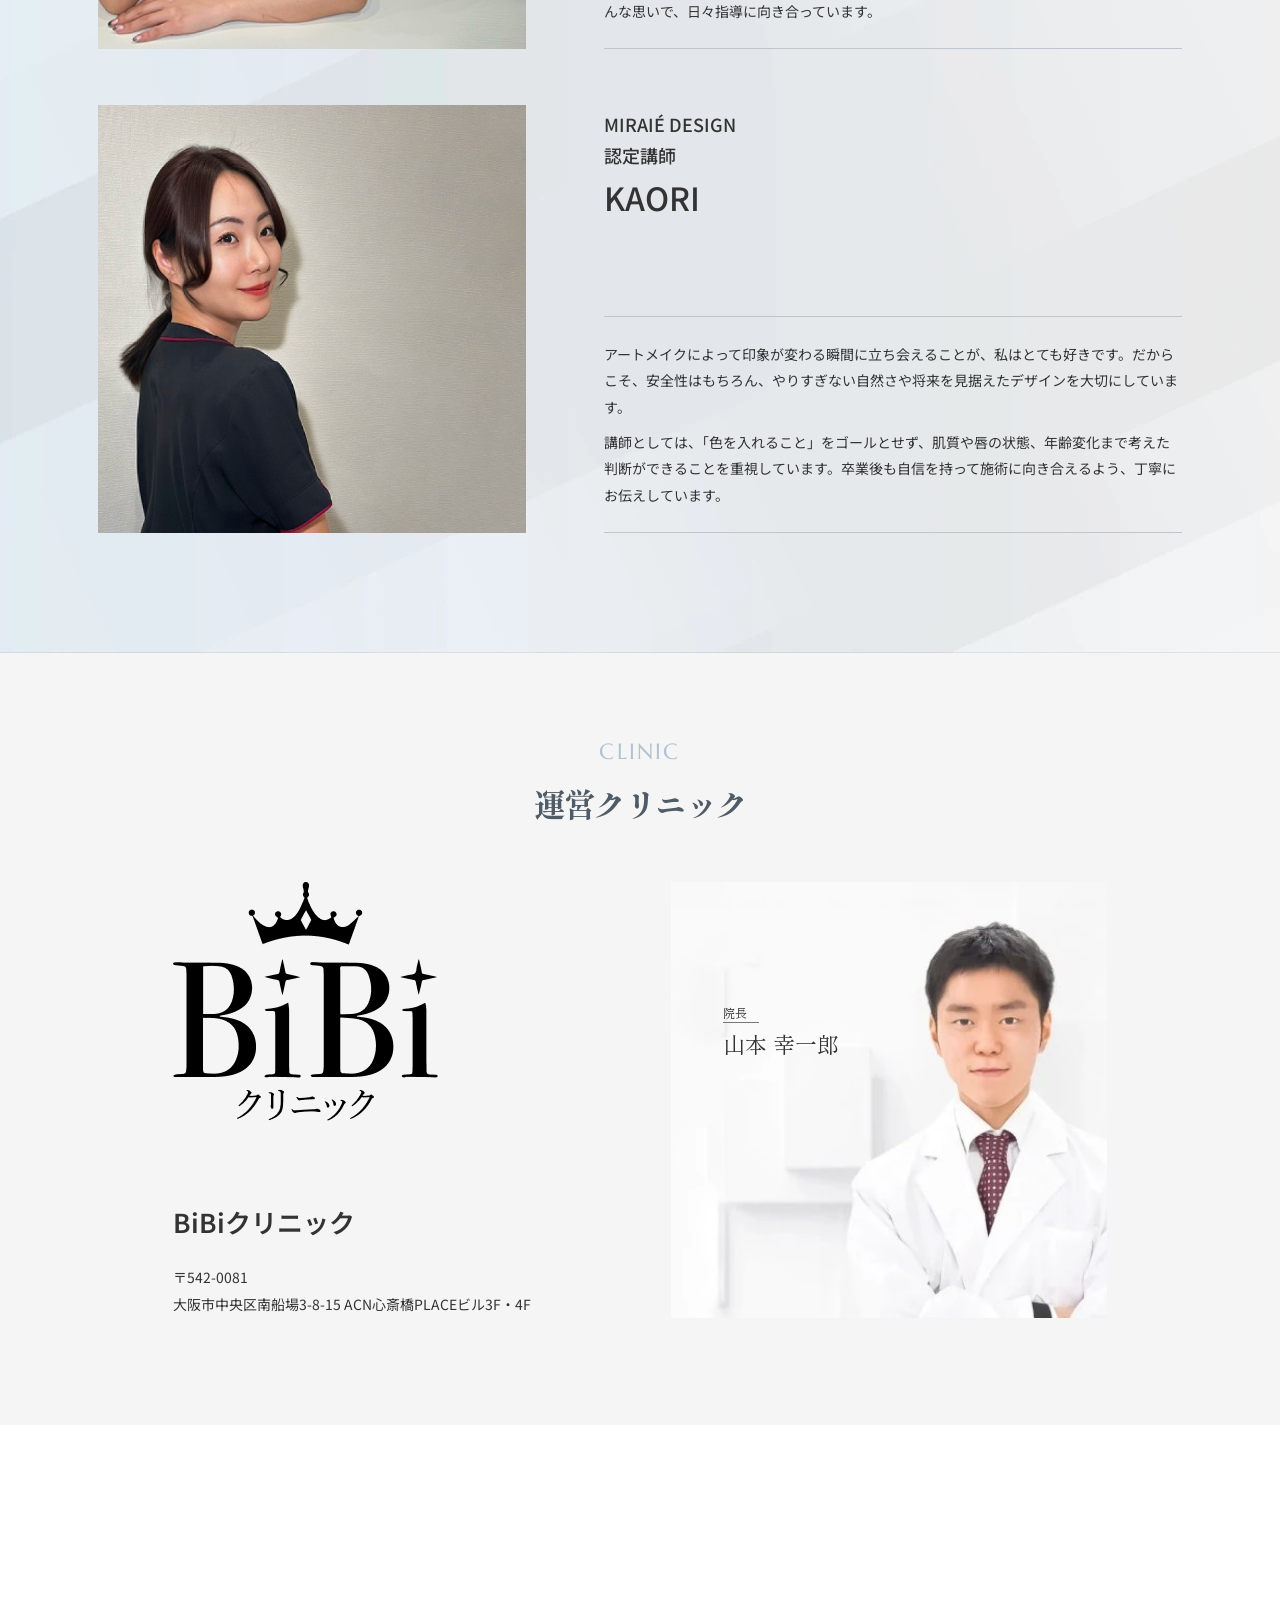
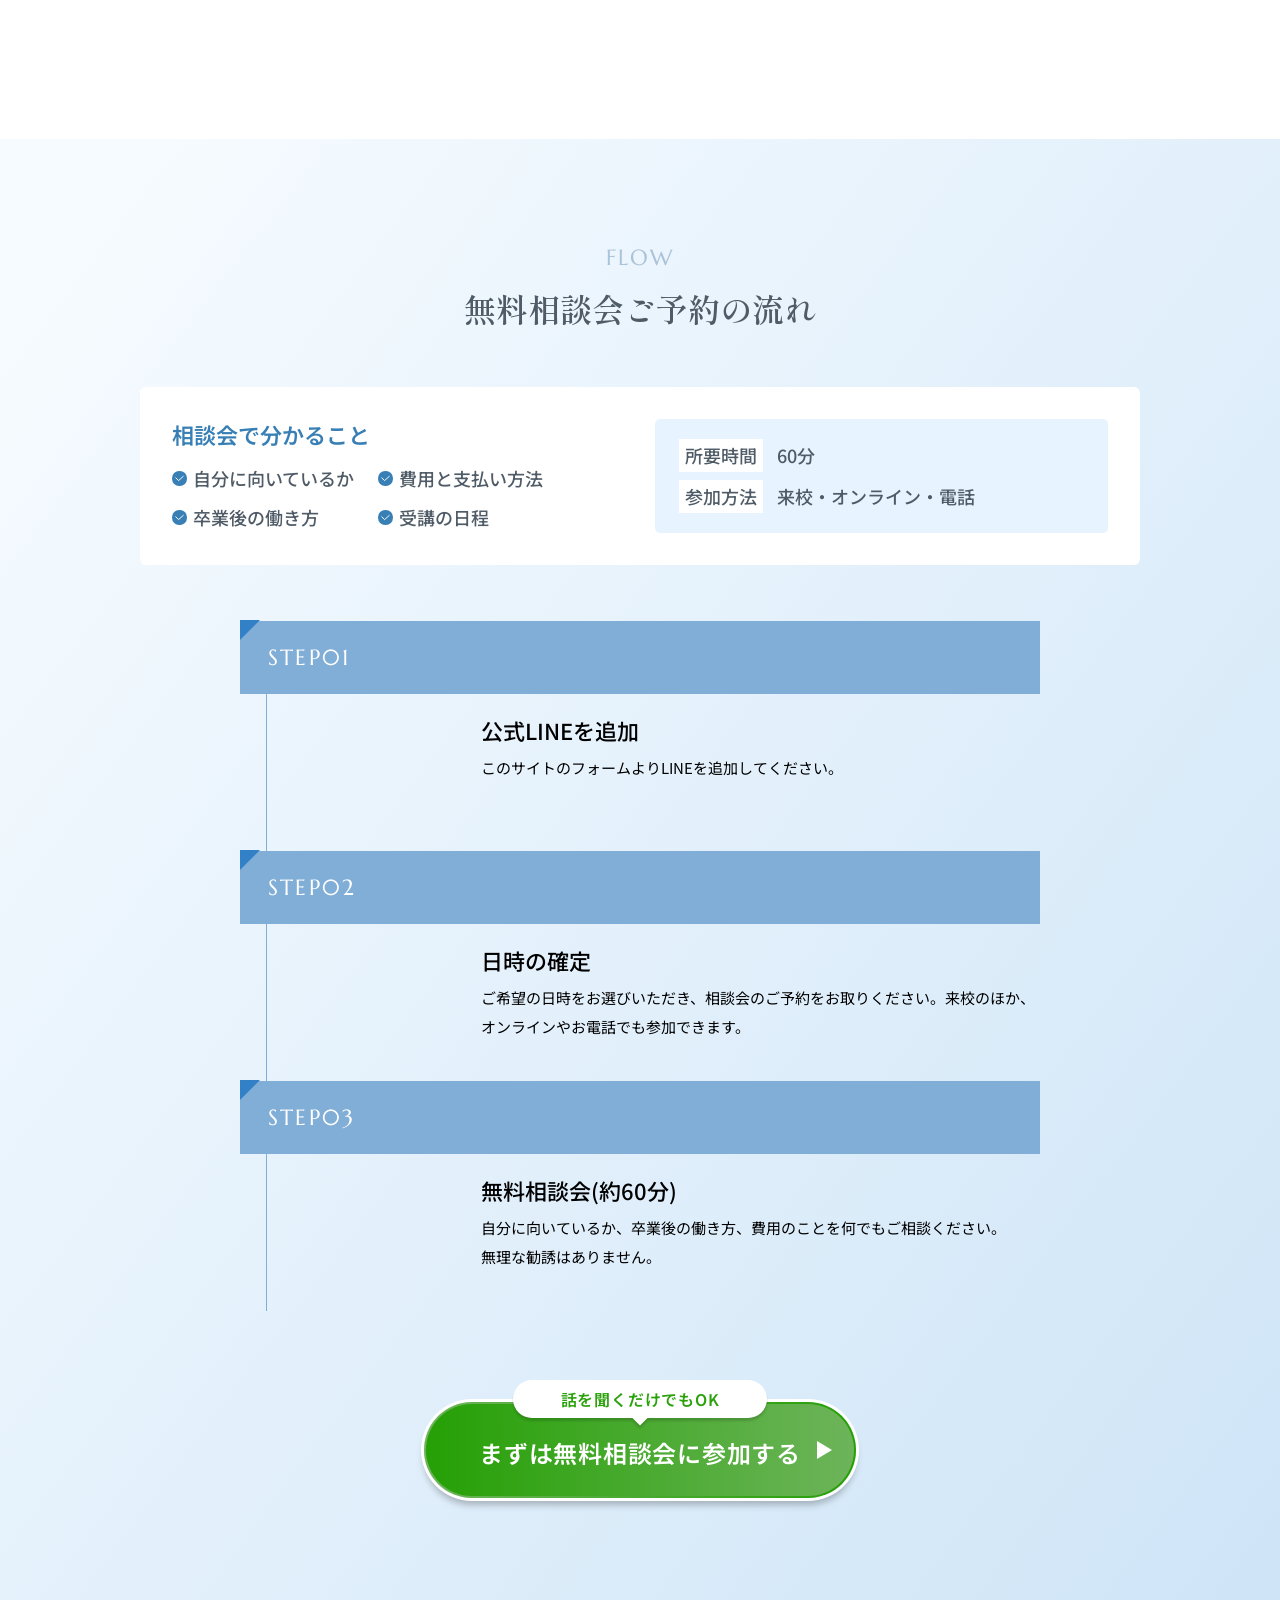
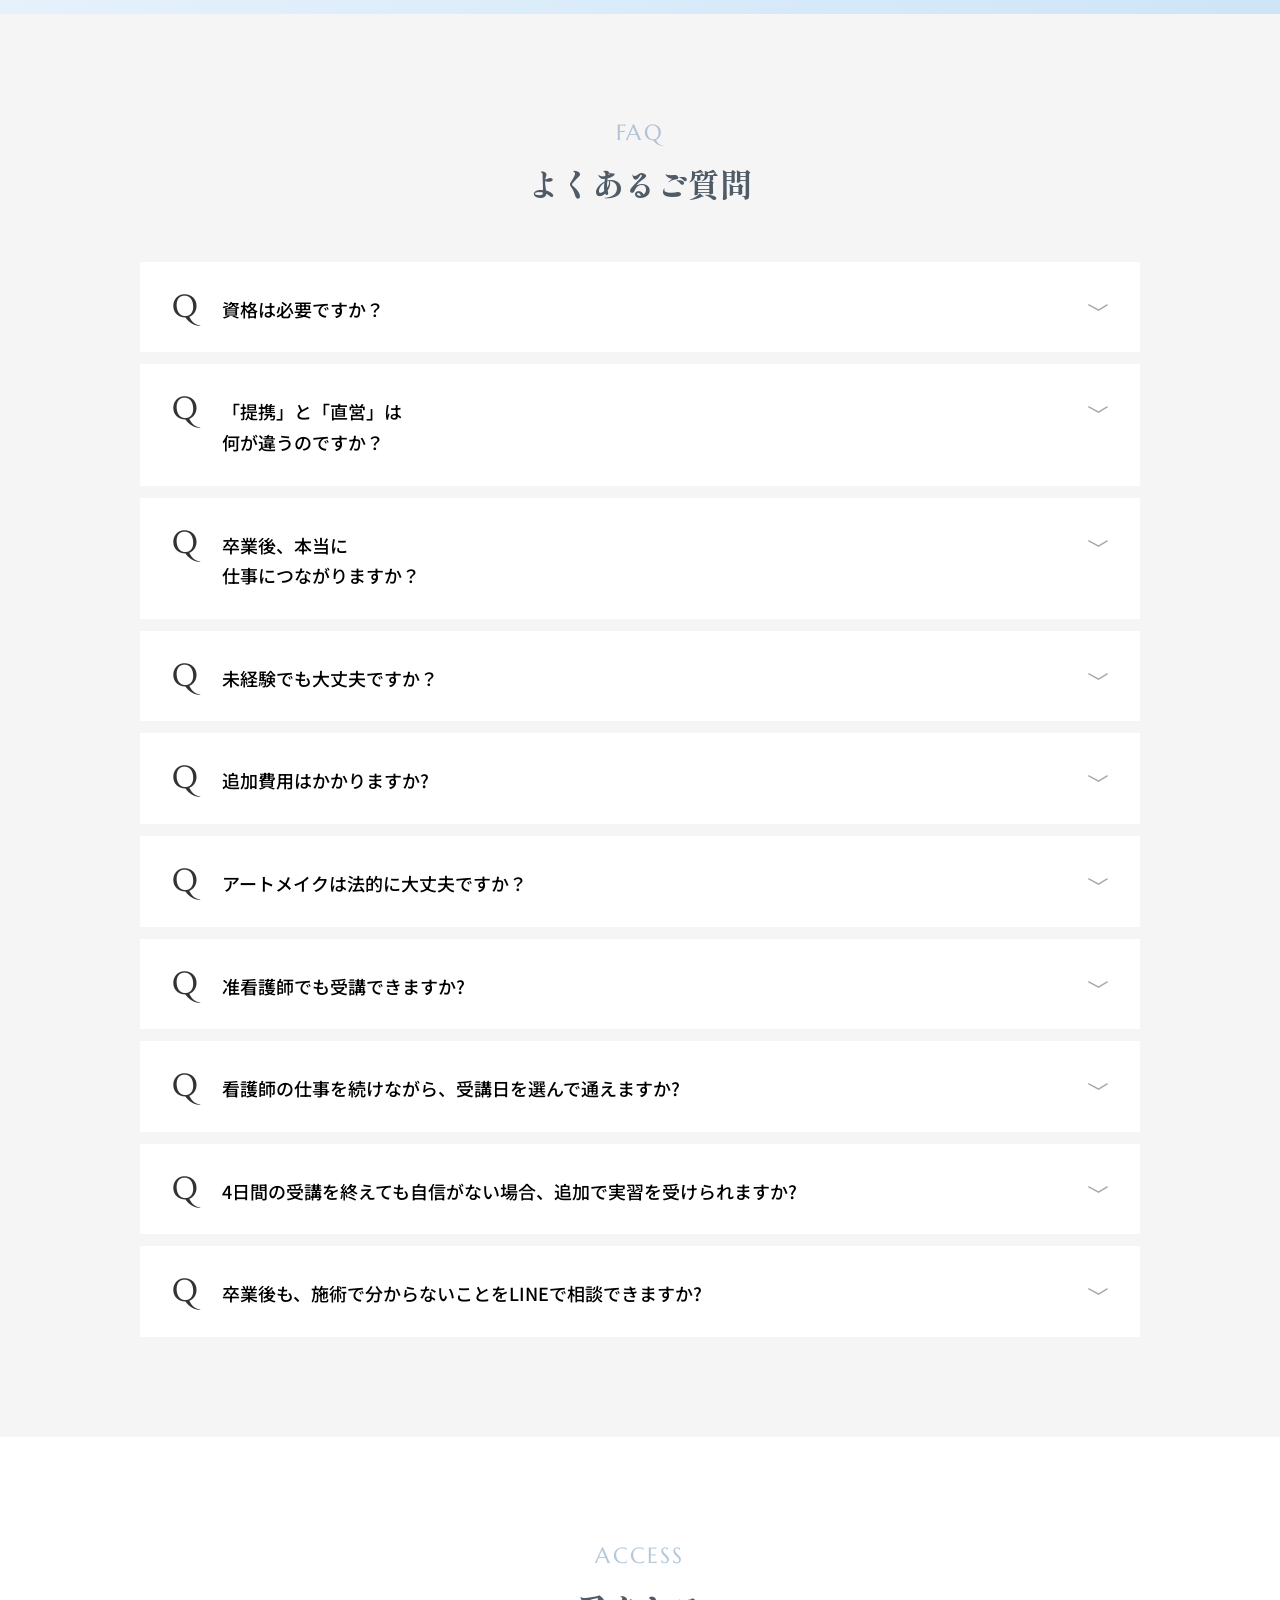
==== commit a823ea8f: "フキダシを「話を聞くだけでもOK」に変更、DAY4にリタッチ施術を追記、PCヘッダーのVOICE/COACHをBEFORE/AFTER・INSTRUCTORに変更し1180〜1439pxで収まるよう調" ====
--- a/index.html
+++ b/index.html
@@ -140,8 +140,8 @@
           <li><a href="#reason"><span class="header__en">REASON</span><span class="header__ja">選ばれる理由</span></a></li>
           <li><a href="#curriculum"><span class="header__en">CURRICULUM</span><span class="header__ja">カリキュラム</span></a></li>
           <li><a href="#courses"><span class="header__en">COURSES</span><span class="header__ja">コース料金</span></a></li>
-          <li><a href="#beforeafter"><span class="header__en">VOICE</span><span class="header__ja">卒業生</span></a></li>
-          <li><a href="#coach"><span class="header__en">COACH</span><span class="header__ja">講師紹介</span></a></li>
+          <li><a href="#beforeafter"><span class="header__en">BEFORE/AFTER</span><span class="header__ja">受講生の声</span></a></li>
+          <li><a href="#coach"><span class="header__en">INSTRUCTOR</span><span class="header__ja">講師紹介</span></a></li>
           <li><a href="#clinic"><span class="header__en">CLINIC</span><span class="header__ja">運営クリニック</span></a></li>
           <li><a href="#faq"><span class="header__en">FAQ</span><span class="header__ja">よくある質問</span></a></li>
         </ul>
@@ -229,7 +229,7 @@
 
             <div class="fv__btnArea">
               <div class="btnWrap">
-                <p class="btnLabel btnLabel--wide">卒業後の働き方まで聞ける</p>
+                <p class="btnLabel btnLabel--wide">話を聞くだけでもOK</p>
                 <a
                   href="https://liff.line.me/2007971611-4rdJ1JGX/landing?follow=%40156evkhj&lp=sFBxKf&liff_id=2007971611-4rdJ1JGX"
                   target="_blank"
@@ -906,7 +906,7 @@
                     <li>色素の定着状態を確認し、状態に応じたリタッチ技術を実践的に学びます。</li>
                     <li>・アイブロウ</li>
                     <li>・リップ</li>
-                    <li>・アイライン</li>
+                    <li>・アイライン(リタッチ施術)</li>
                   </ul>
                 </div>
               </div>
@@ -1378,7 +1378,7 @@
 
           <div class="flow__btnArea">
             <div class="btnWrap">
-              <p class="btnLabel btnLabel--wide">卒業後の働き方まで聞ける</p>
+              <p class="btnLabel btnLabel--wide">話を聞くだけでもOK</p>
               <a
                 href="https://liff.line.me/2007971611-4rdJ1JGX/landing?follow=%40156evkhj&lp=sFBxKf&liff_id=2007971611-4rdJ1JGX"
                 target="_blank"
@@ -1611,7 +1611,7 @@
             </div>
 
             <div class="btnWrap">
-              <p class="btnLabel btnLabel--wide">卒業後の働き方まで聞ける</p>
+              <p class="btnLabel btnLabel--wide">話を聞くだけでもOK</p>
               <a
                 href="https://liff.line.me/2007971611-4rdJ1JGX/landing?follow=%40156evkhj&lp=sFBxKf&liff_id=2007971611-4rdJ1JGX"
                 target="_blank"
@@ -1632,7 +1632,7 @@
     </div>
 
     <div class="btnWrap fixed-btn js-fixed-btn">
-      <p class="btnLabel btnLabel--wide">卒業後の働き方まで聞ける</p>
+      <p class="btnLabel btnLabel--wide">話を聞くだけでもOK</p>
       <a
         href="https://liff.line.me/2007971611-4rdJ1JGX/landing?follow=%40156evkhj&lp=sFBxKf&liff_id=2007971611-4rdJ1JGX"
         target="_blank"
--- a/style.css
+++ b/style.css
@@ -3424,6 +3424,22 @@
   }
 }
 
+/* 1180〜1439px：ナビ項目が長くなるため、余白・文字・ボタン幅を幅に合わせて縮める(1440pxで元の寸法) */
+@media (min-width: 1180px) and (max-width: 1439px) {
+  .header {
+    padding: 0 16px;
+  }
+  .header__list a {
+    padding: 0 clamp(5px, calc(5px + (100vw - 1180px) * 0.0423), 16px);
+  }
+  .header__en {
+    font-size: clamp(1.5rem, calc(15px + (100vw - 1180px) * 0.0077), 1.7rem);
+  }
+  .header__btn {
+    width: clamp(200px, calc(200px + (100vw - 1180px) * 0.154), 240px);
+  }
+}
+
 /* 1279px以下：バッジをバーの内側に収める */
 @media (min-width: 768px) and (max-width: 1279px) {
   .campaign__badge {
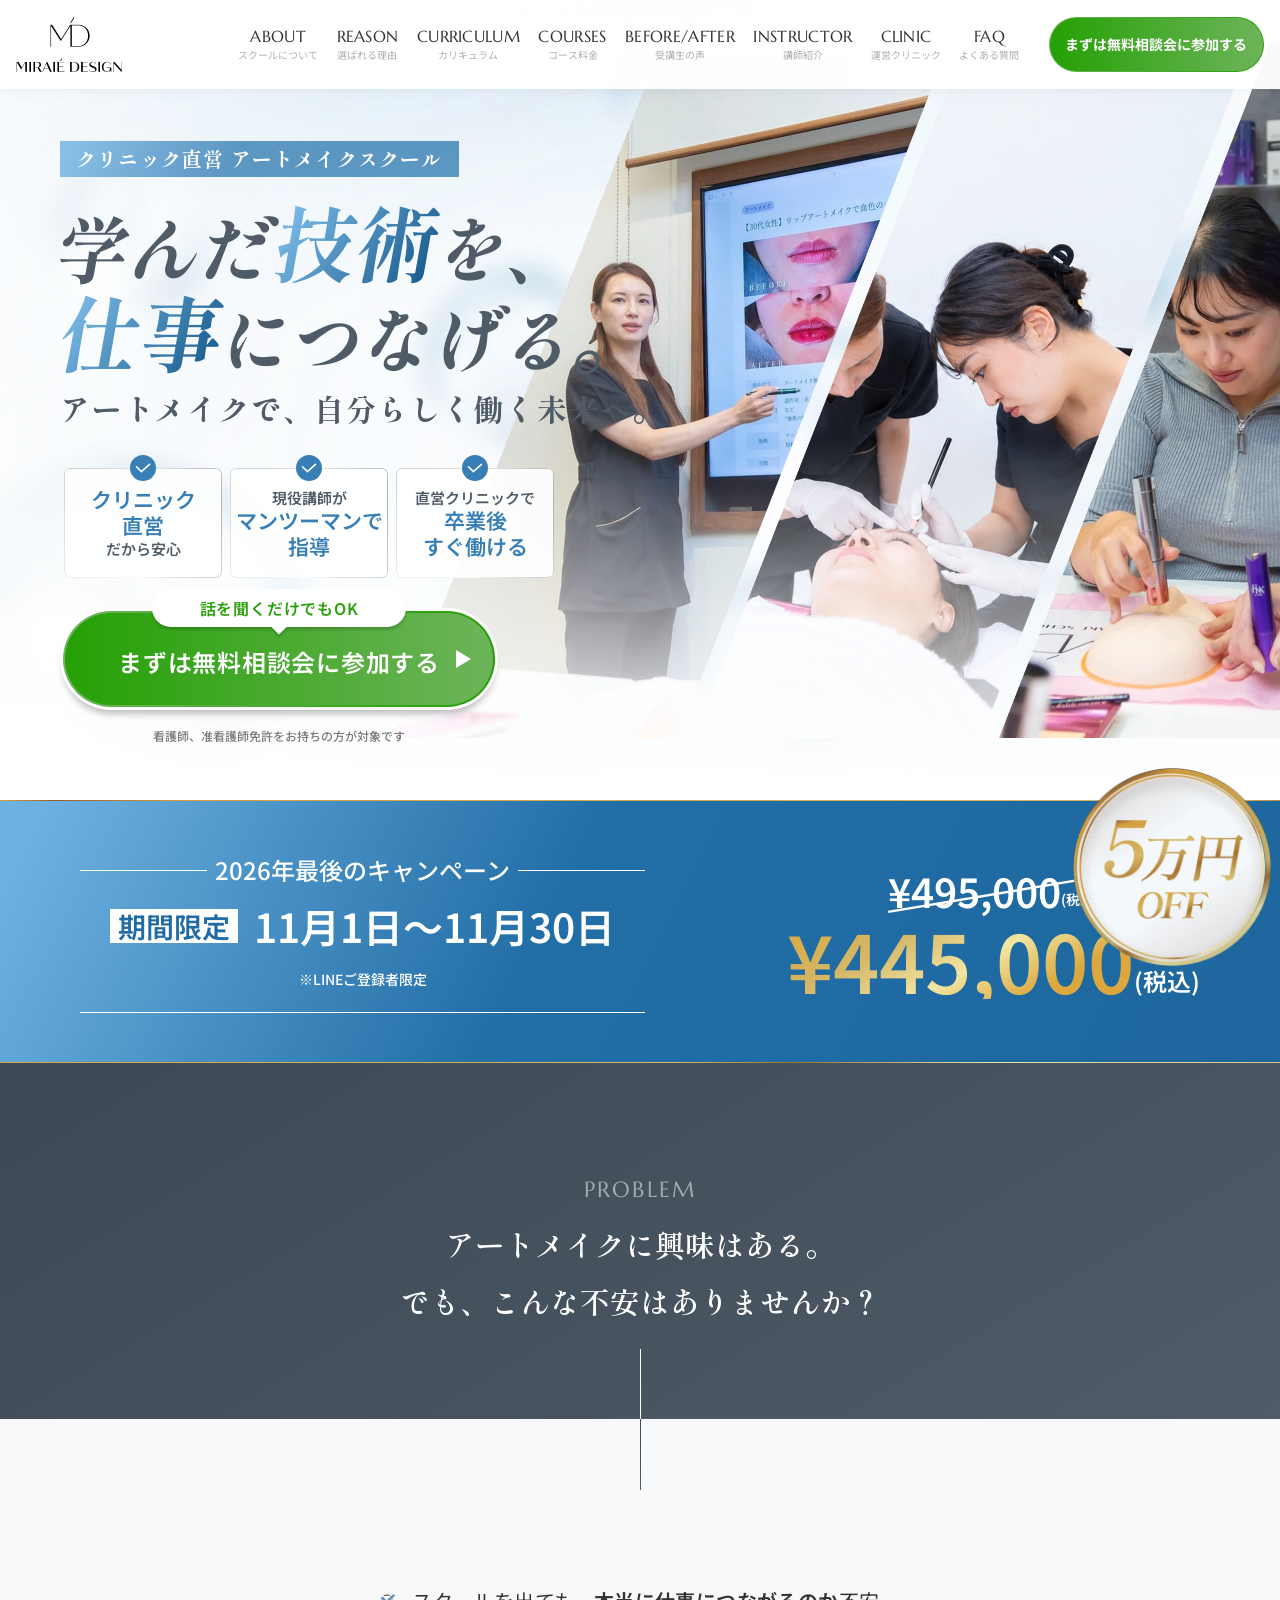
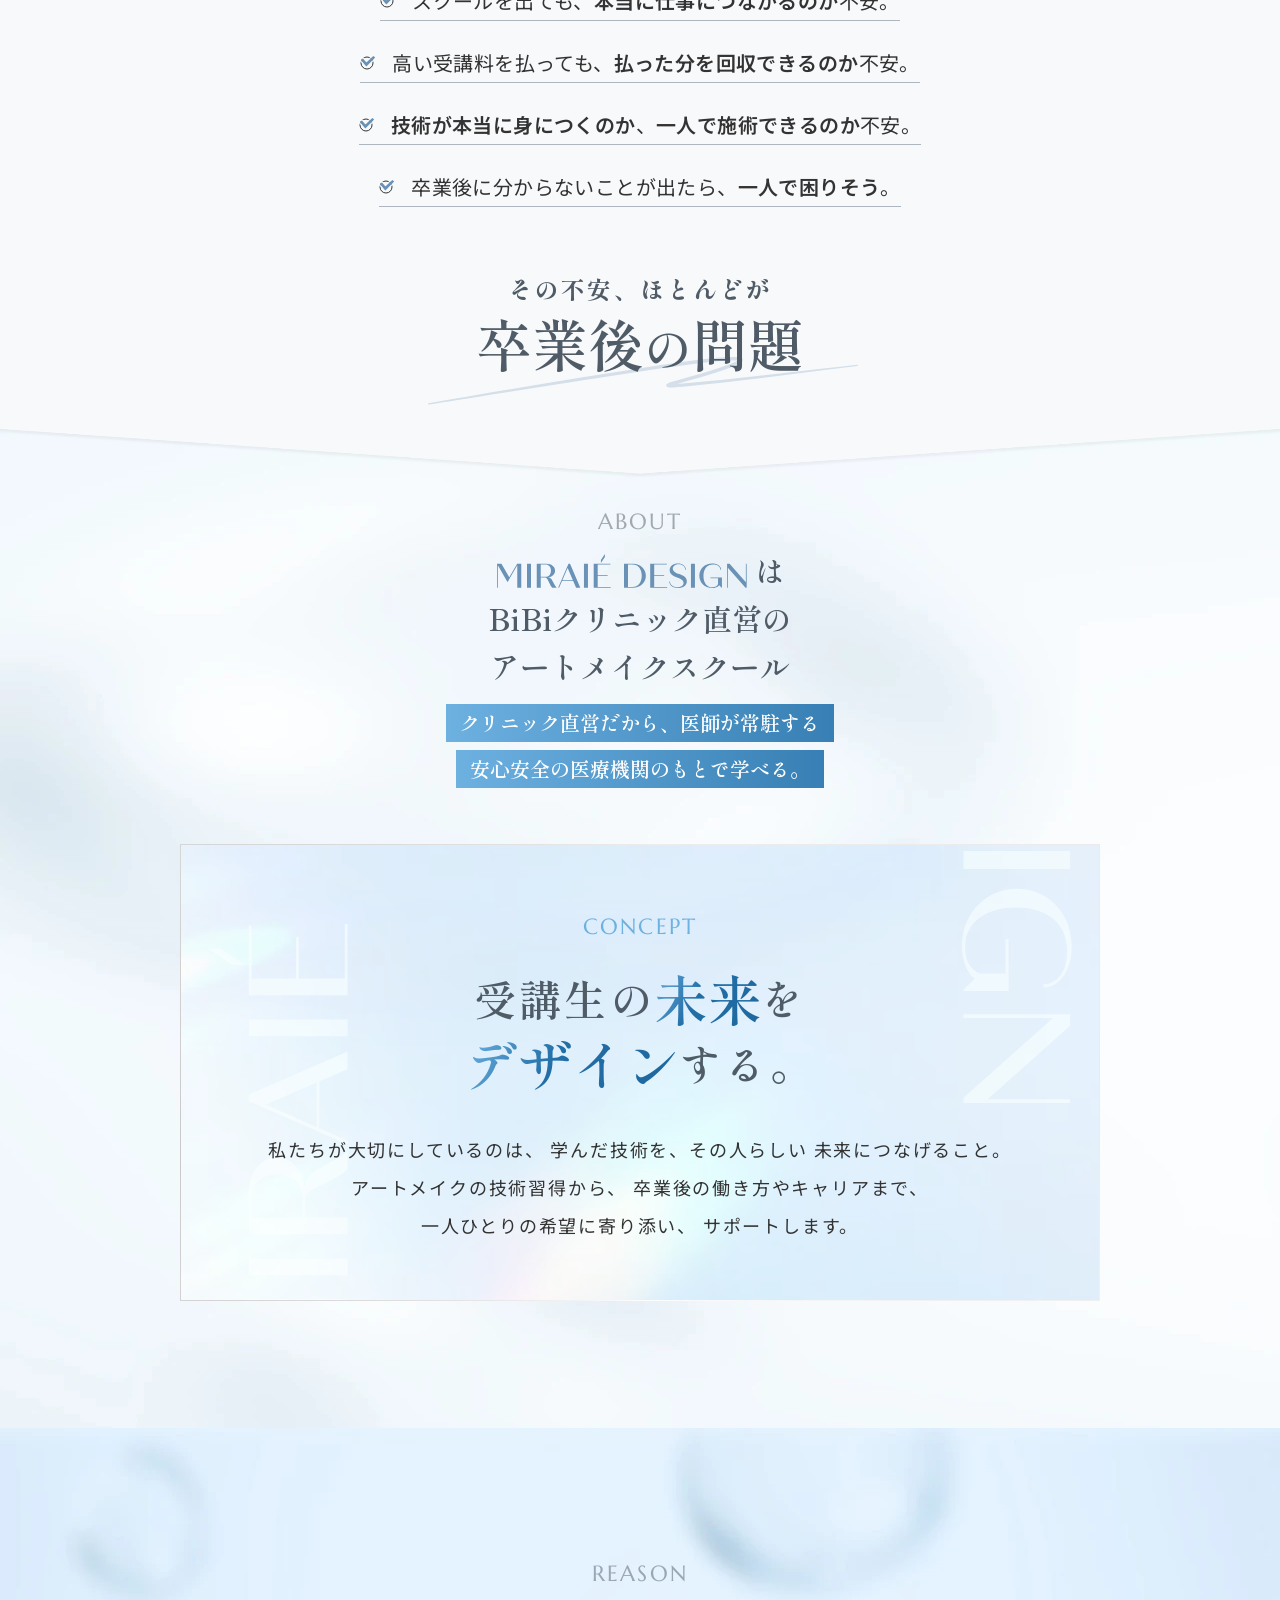
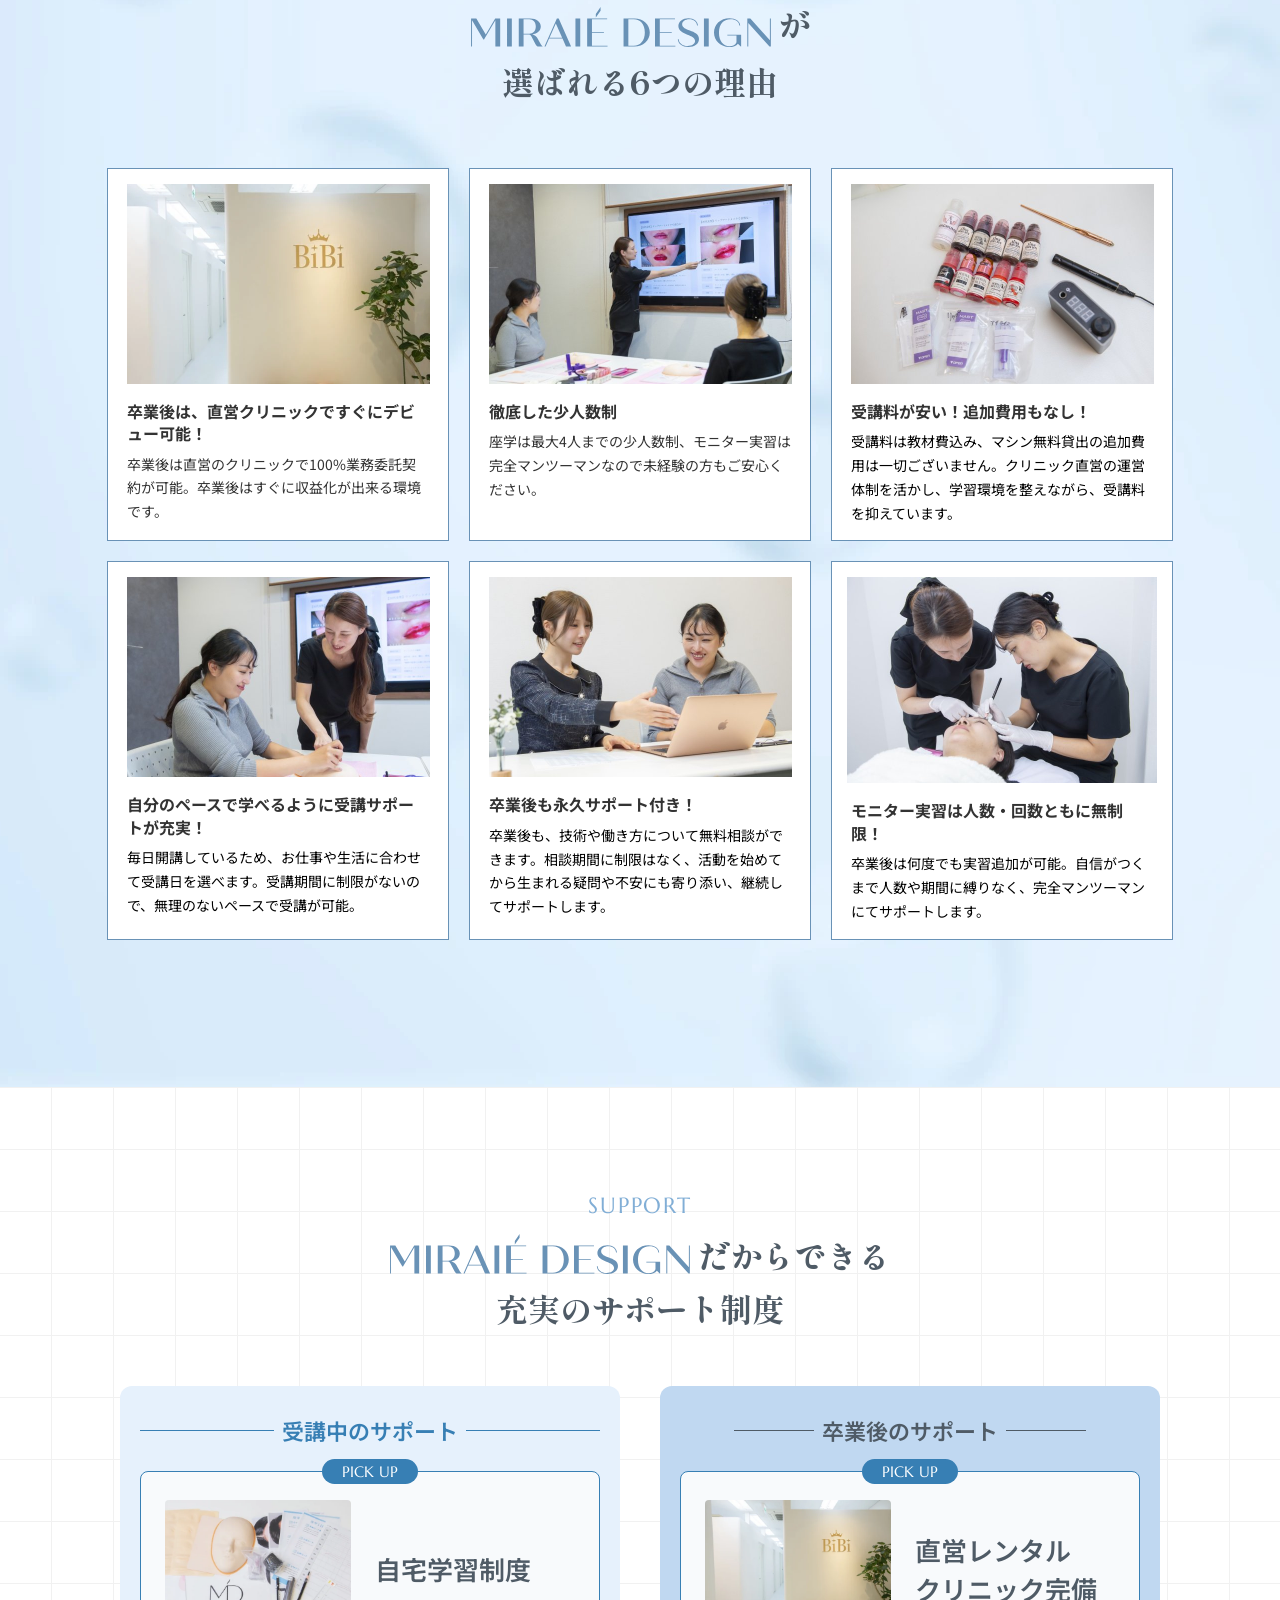
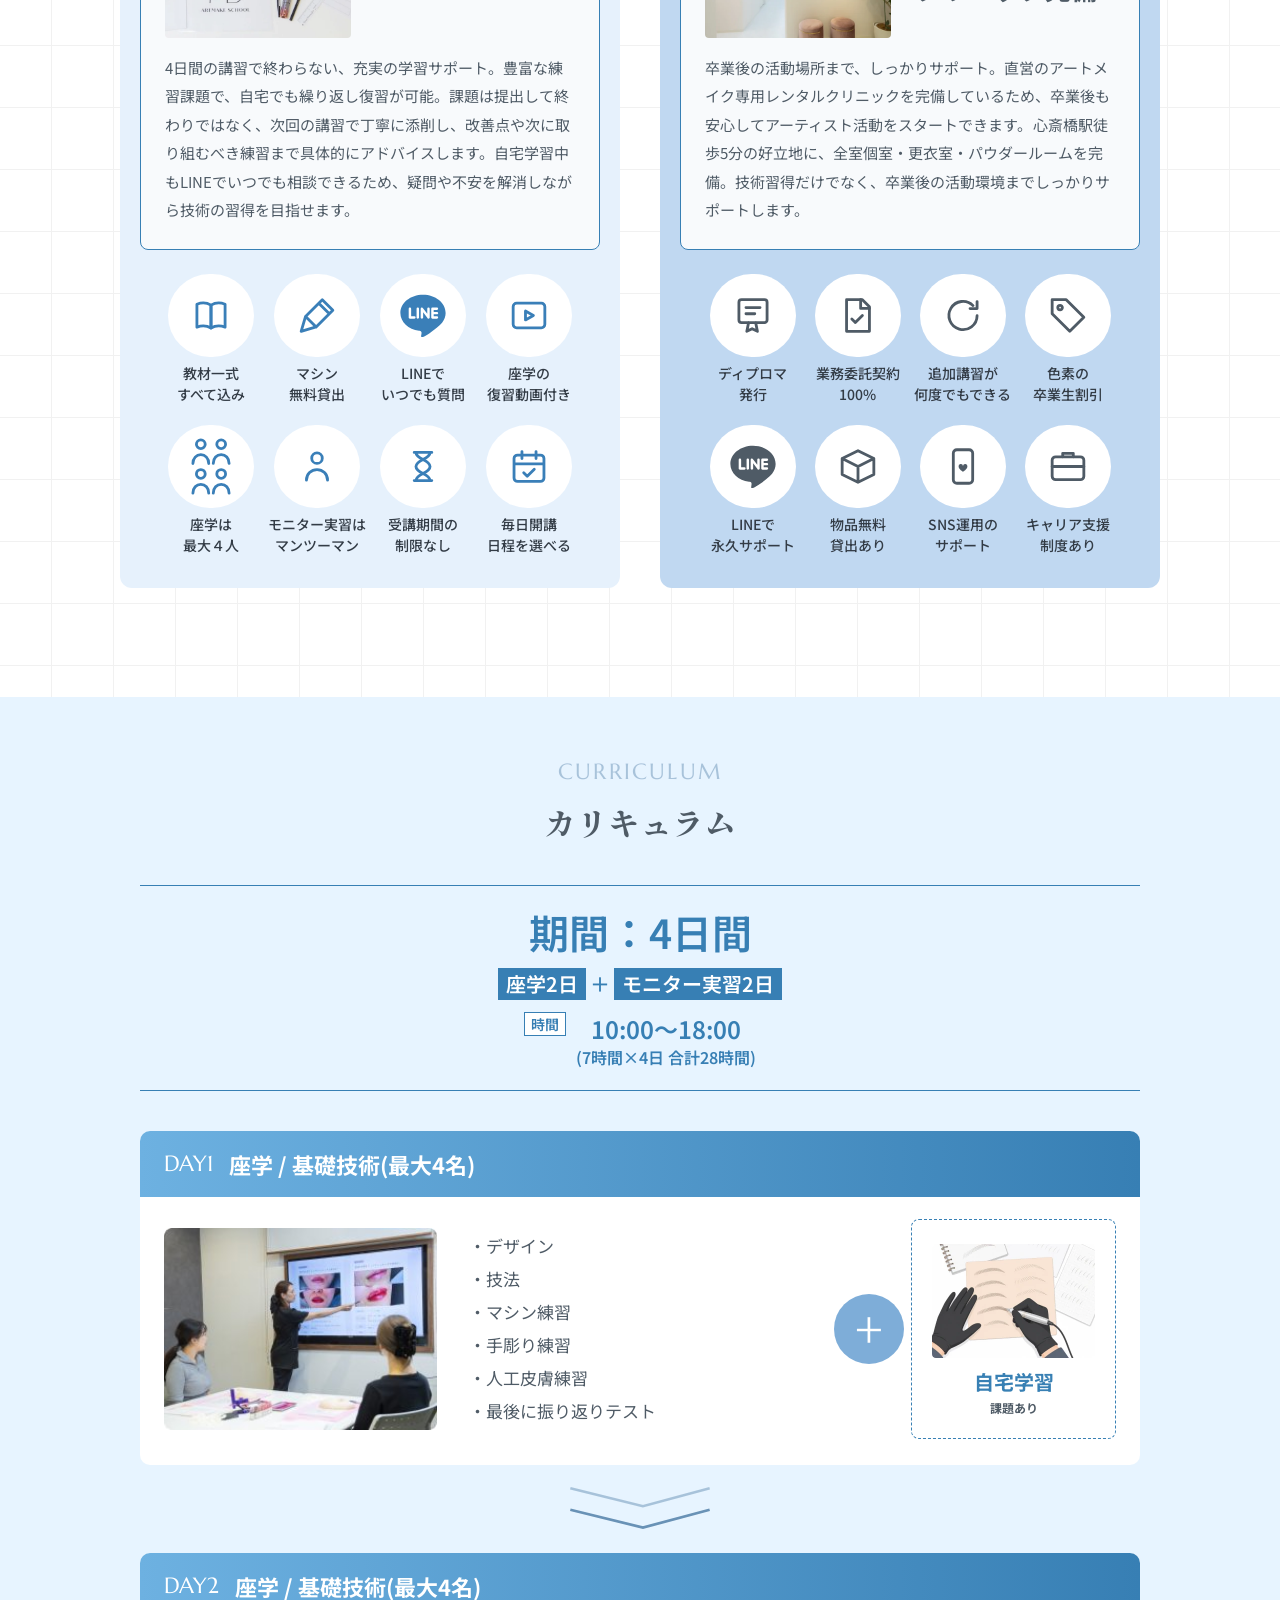
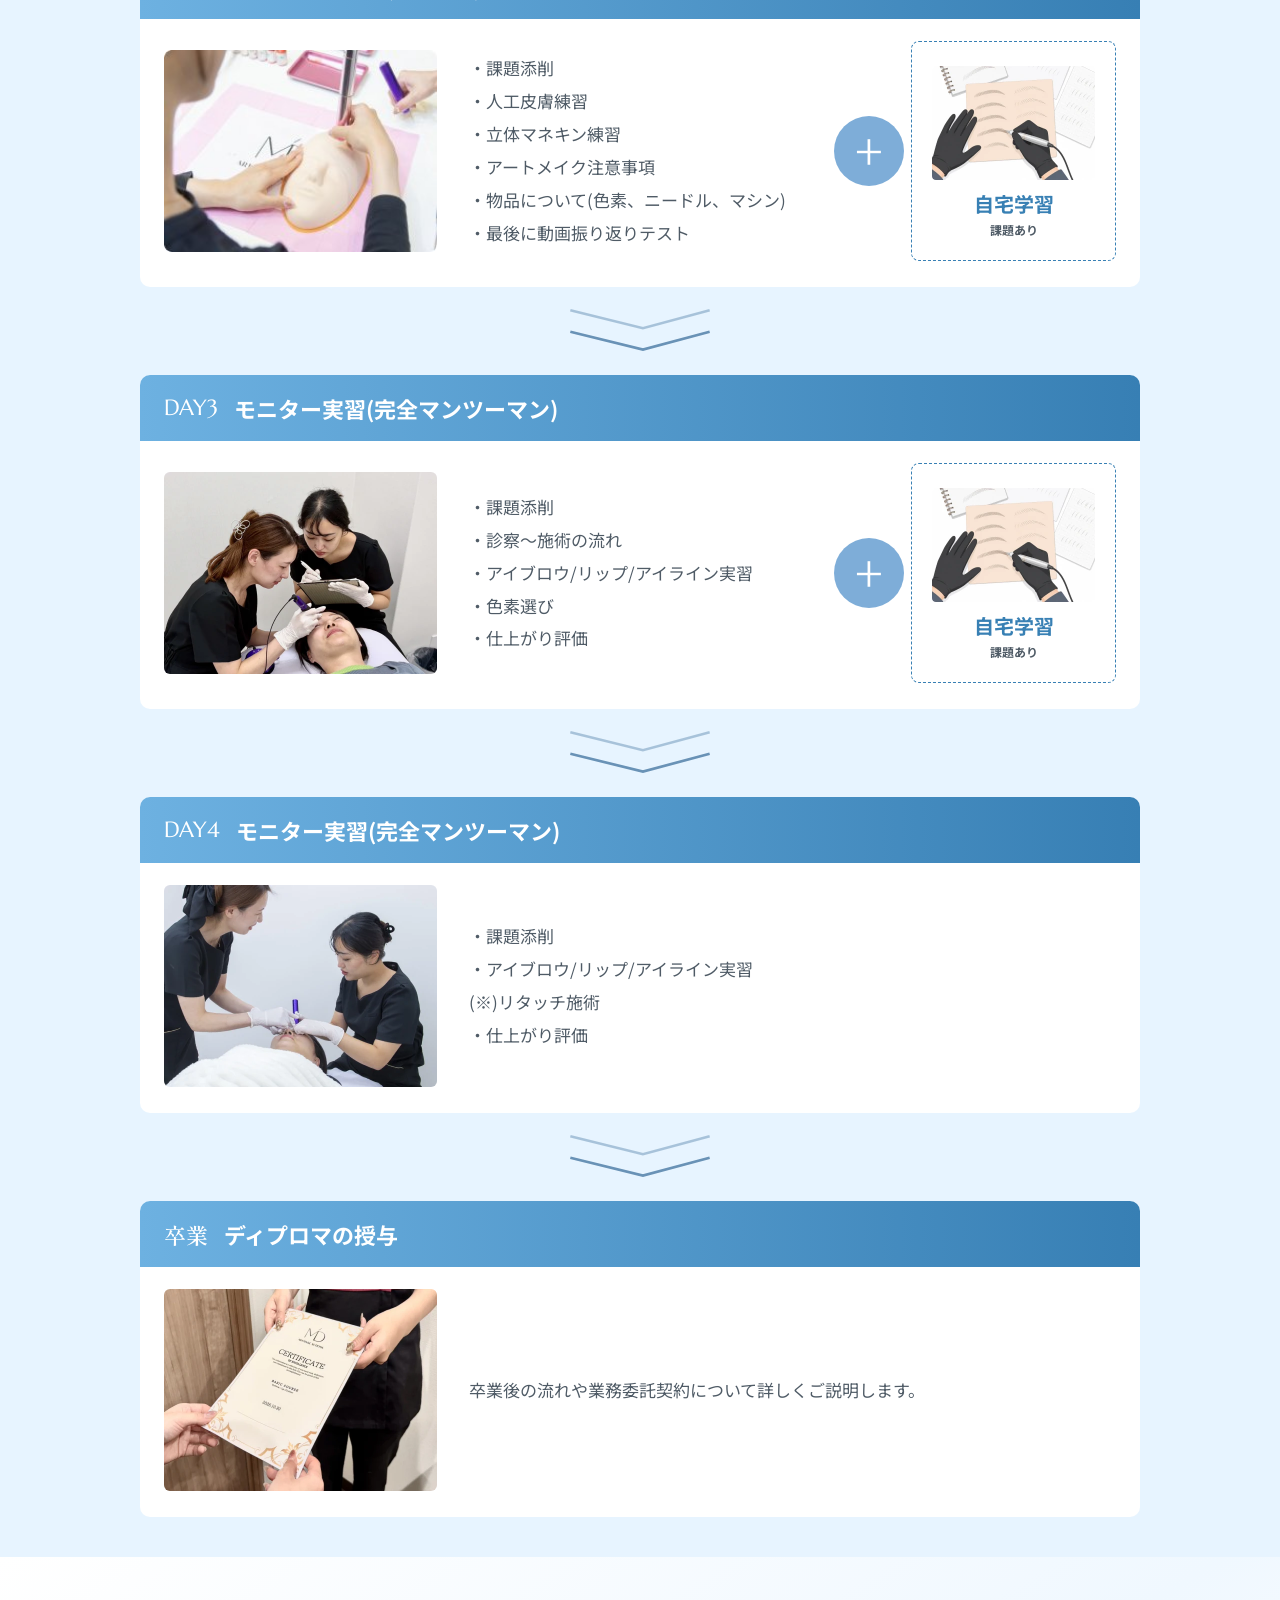
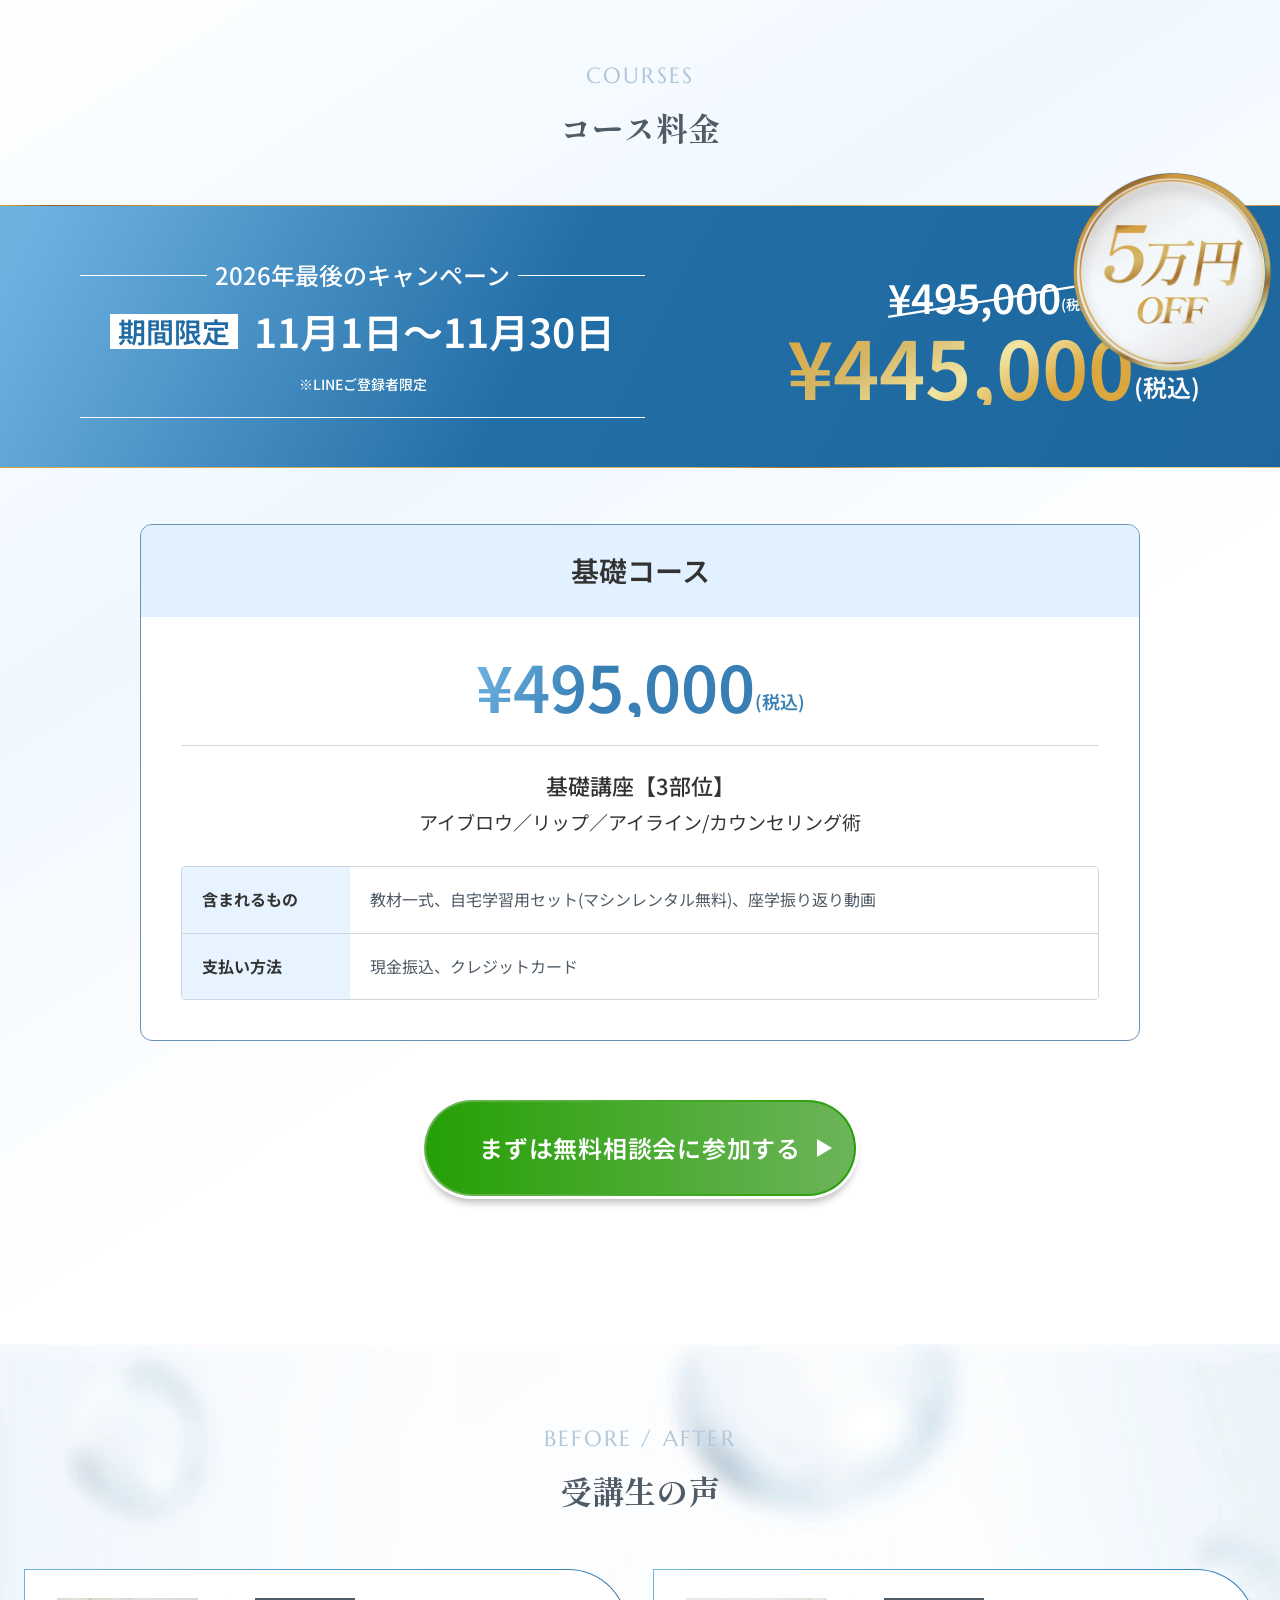
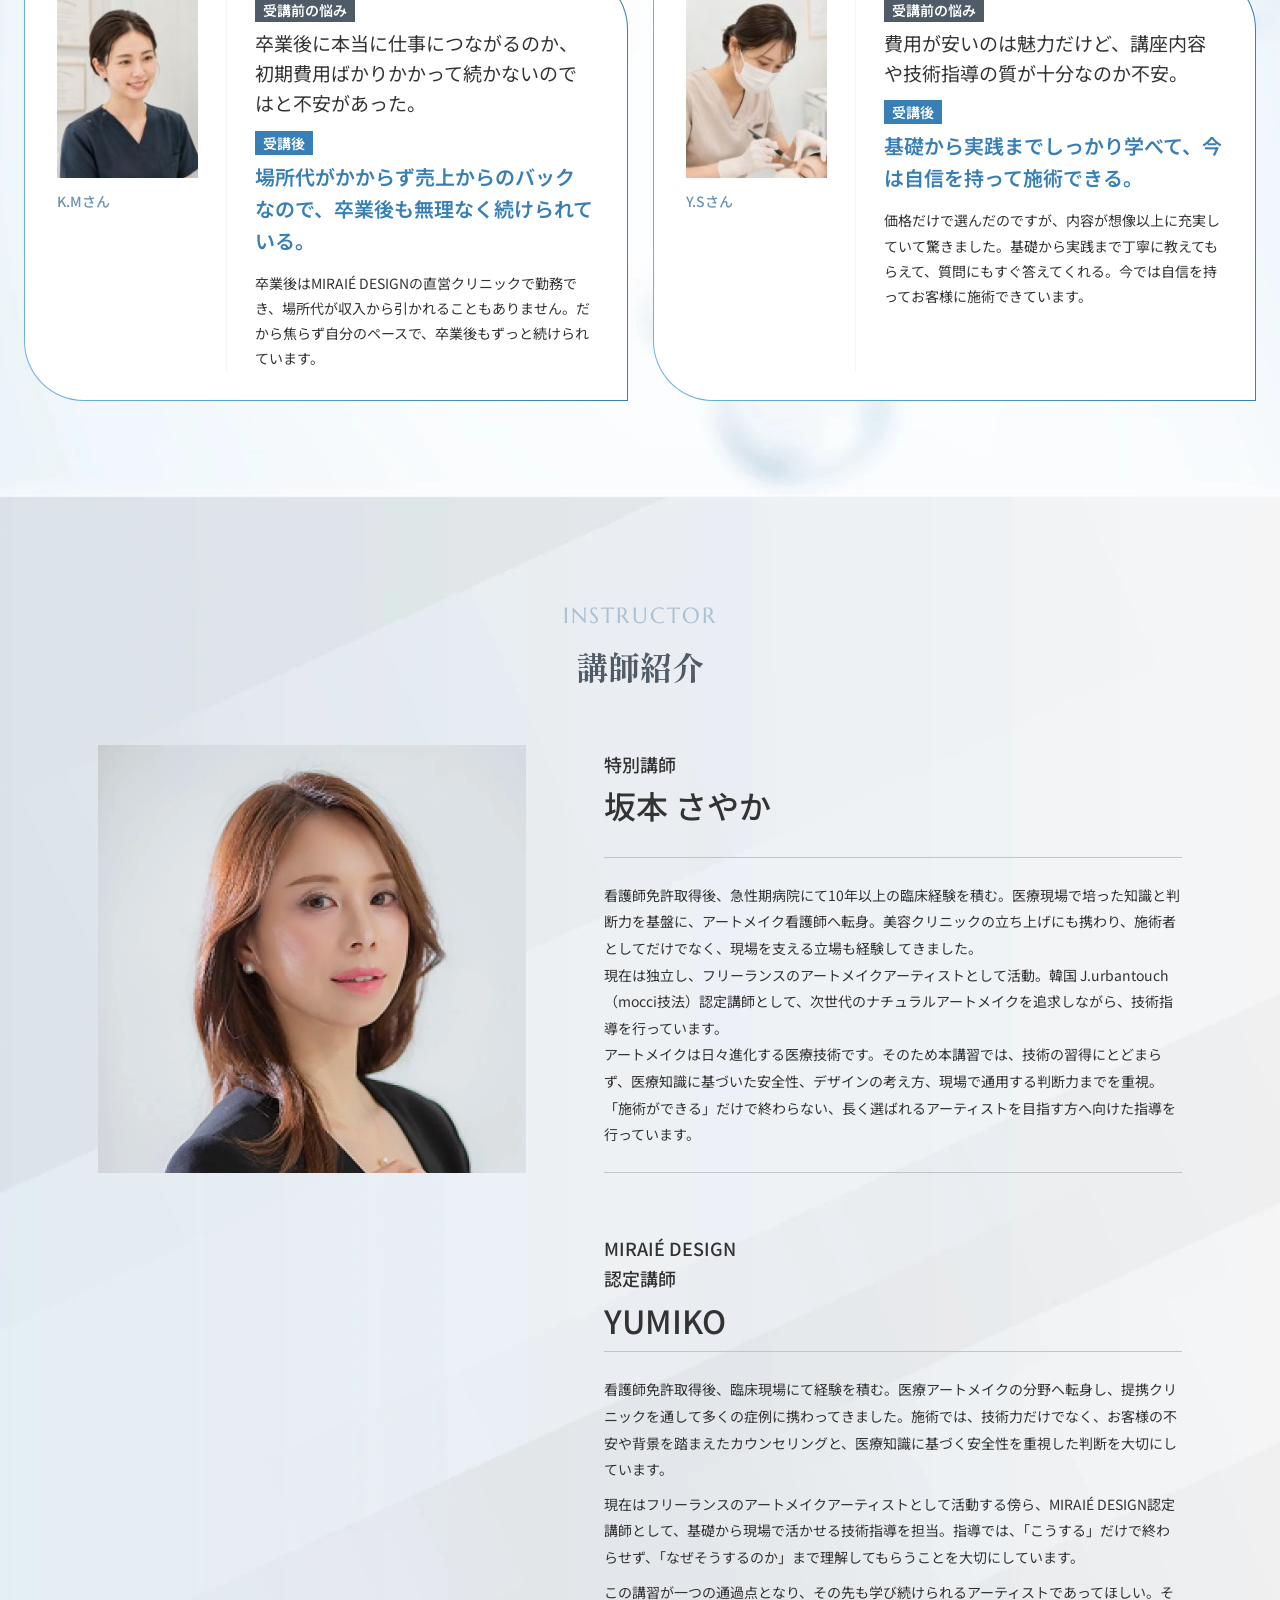
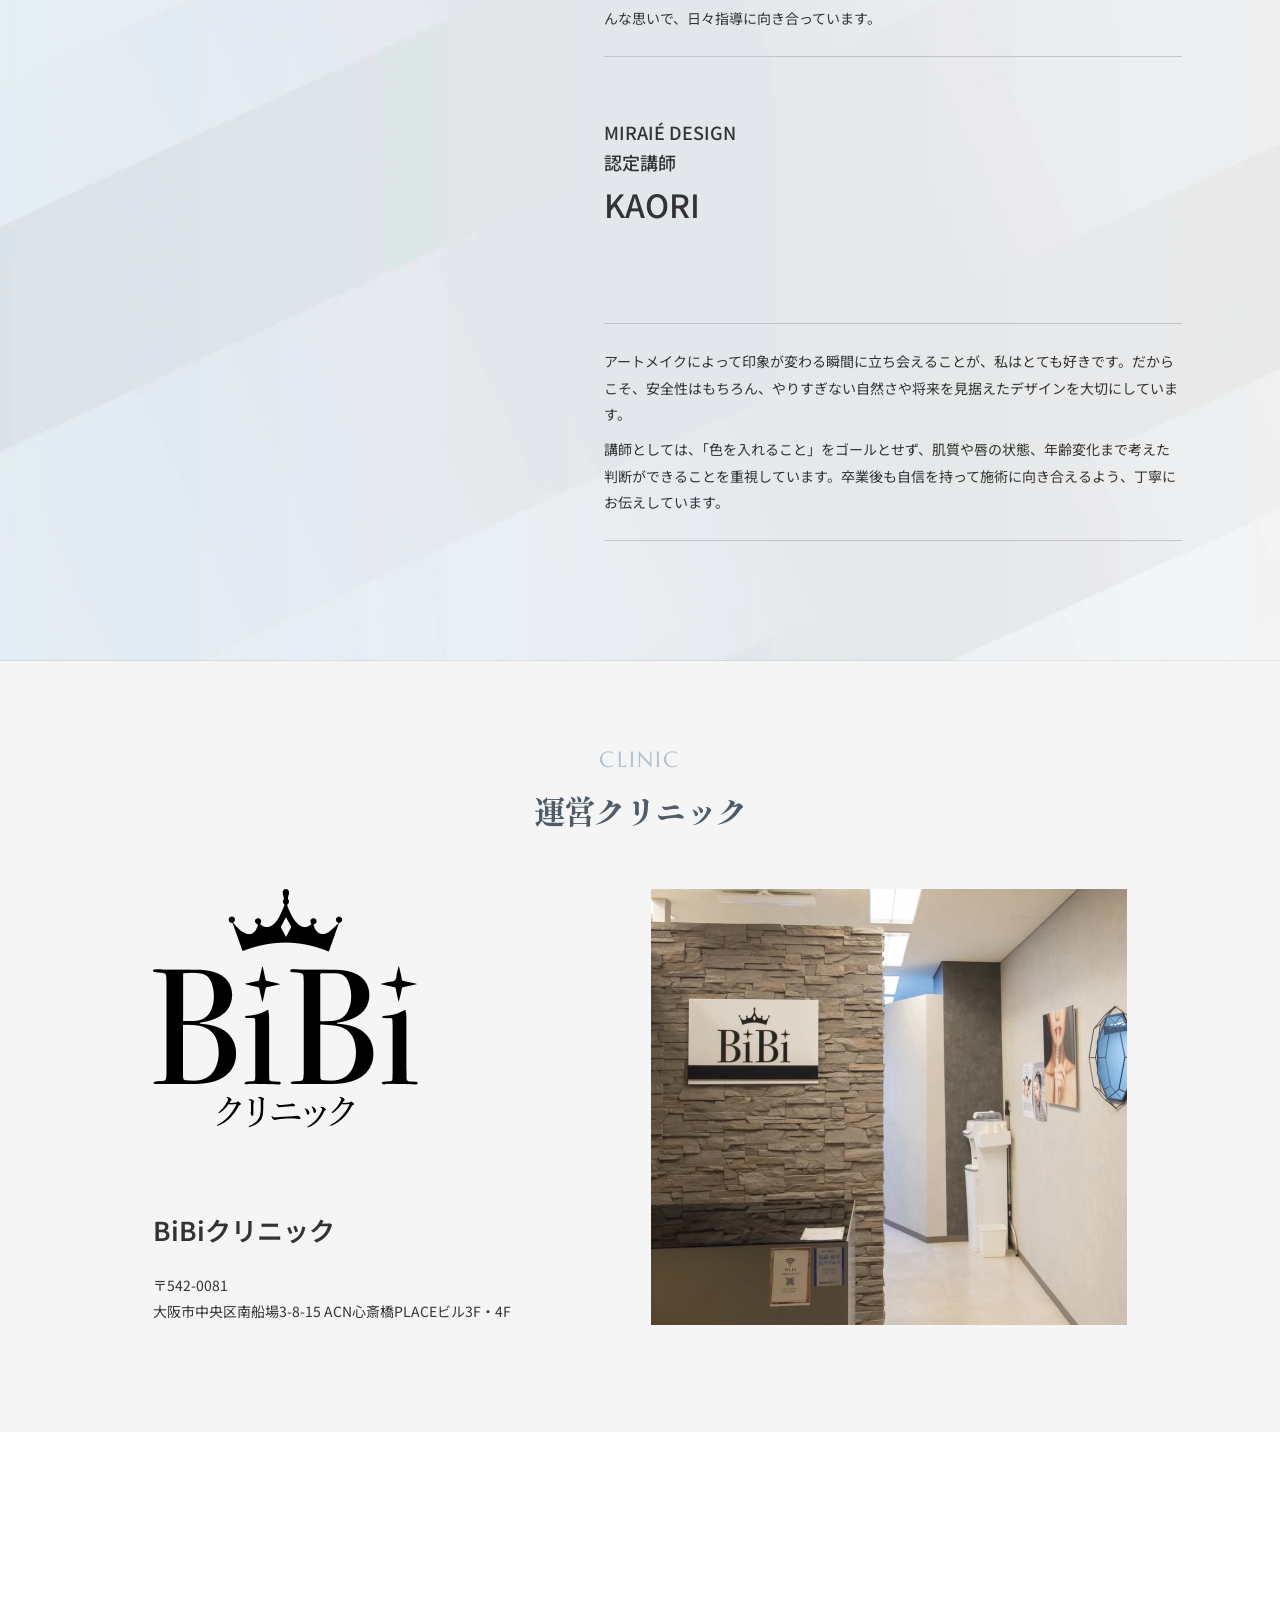
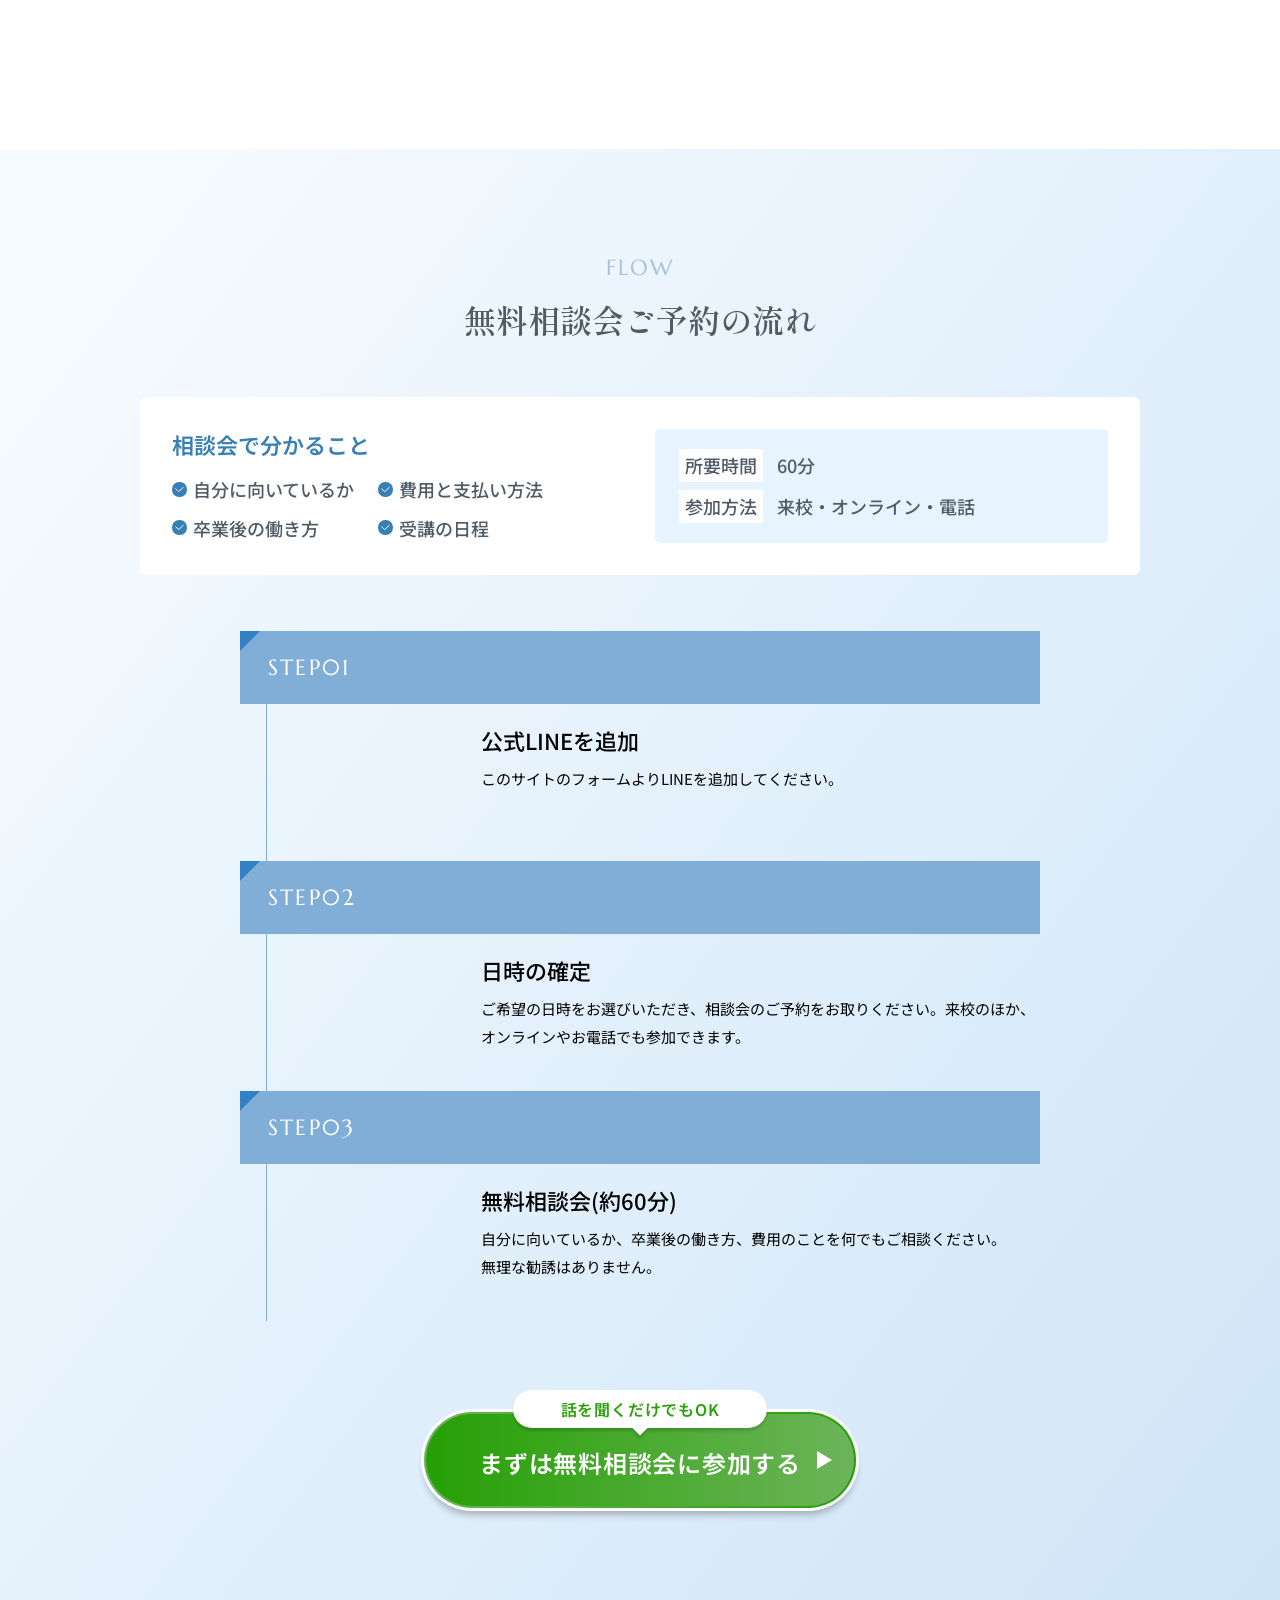
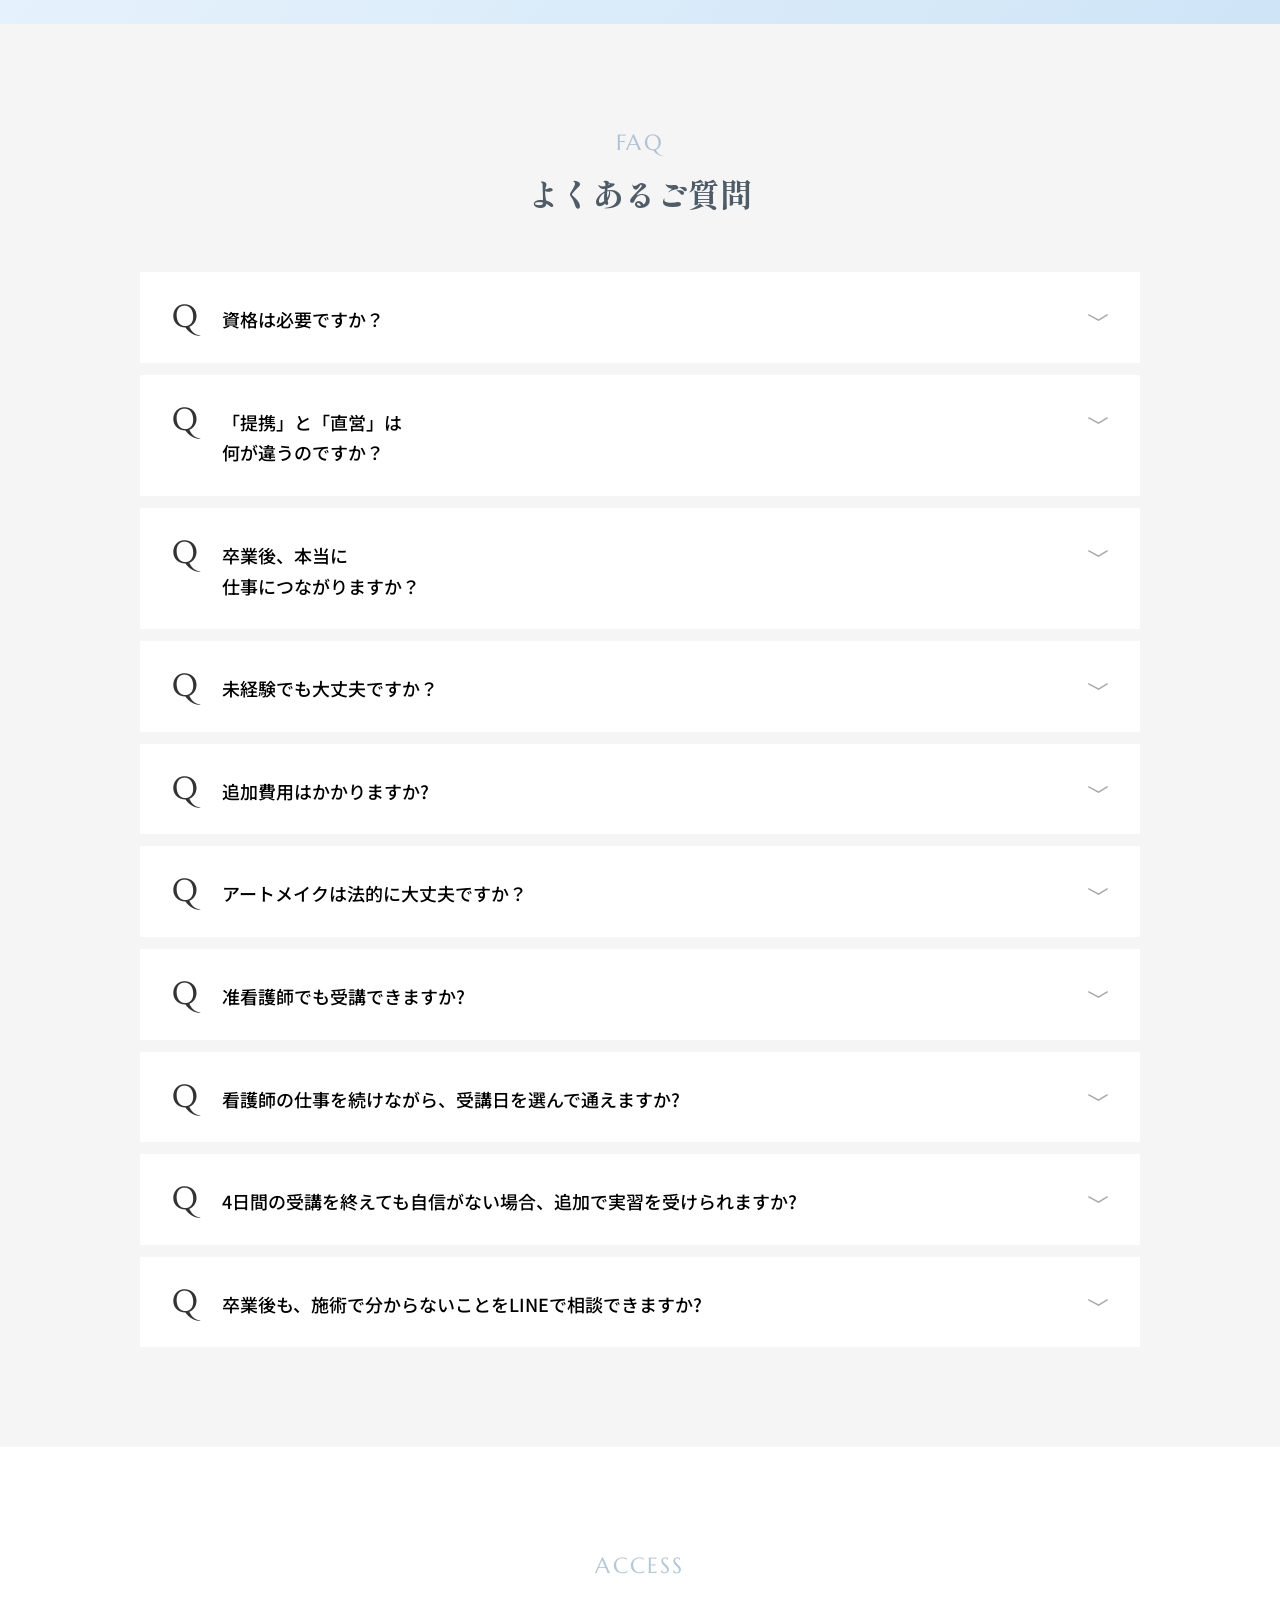
==== commit b5a9bef4: "Figma更新を反映：カリキュラム/サポート/クリニック/フロー/講師/バッジ - CURRICULUM: 時間表記を2段化、DAY2〜4の項目更新、DAY3/4/卒業の写真差し替え、自宅学習ボックス" ====
--- a/index.html
+++ b/index.html
@@ -270,8 +270,8 @@
                   </p>
                 </div>
                 <img
-                  src="img/top/campaign_badge.png"
-                  alt="50,000円OFF"
+                  src="img/top/campaign_badge.webp"
+                  alt="5万円OFF"
                   class="campaign__badge"
                 />
               </div>
@@ -581,7 +581,7 @@
               <p class="support-box__pickupLabel eng">PICK UP</p>
               <div class="support-box__pickupHead">
                 <img
-                  src="img/top/support_img01.jpg"
+                  src="img/top/support_img01.webp"
               loading="lazy"
               decoding="async"
                   alt=""
@@ -661,13 +661,20 @@
               <p class="support-box__pickupLabel eng">PICK UP</p>
               <img
                 src="img/top/support_img02.webp"
-              loading="lazy"
-              decoding="async"
+                loading="lazy"
+                decoding="async"
                 alt=""
                 class="support-box__pickupImage"
               />
-              <h4 class="support-box__pickupTitle">直営レンタルクリニック完備</h4>
-              <p class="support-box__pickupText">卒業後の活動場所まで、しっかりサポート。直営のアートメイク専用レンタルクリニックを完備しているため、卒業後も安心してアーティスト活動をスタートできます。心斎橋駅徒歩5分の好立地に、全室個室・更衣室・パウダールームを完備。技術習得だけでなく、卒業後の活動環境までしっかりサポートします。</p>
+              <h4 class="support-box__pickupTitle">直営レンタル<br class="u-pc" />クリニック完備</h4>
+              <div class="support-box__pickupBody">
+                <p class="support-box__pickupText">卒業後の活動場所まで、しっかりサポート。直営のアートメイク専用レンタルクリニックを完備しているため、卒業後も安心してアーティスト活動をスタートできます。</p>
+                <div class="support-box__pickupPhotos u-sp">
+                  <img src="img/top/support_img03.webp" loading="lazy" decoding="async" alt="" width="135" height="106" />
+                  <img src="img/top/support_img04.webp" loading="lazy" decoding="async" alt="" width="135" height="106" />
+                </div>
+                <p class="support-box__pickupText">心斎橋駅徒歩5分の好立地に、全室個室・更衣室・パウダールームを完備。技術習得だけでなく、卒業後の活動環境までしっかりサポートします。</p>
+              </div>
             </div>
             <ul class="support-box__icons">
               <li class="support-box__icon">
@@ -751,7 +758,7 @@
             </p>
             <p class="curriculum__time">
               <span class="curriculum__tag curriculum__tag--outline">時間</span>
-              <span class="curriculum__timeText">10:00〜18:00 (7時間×4日 合計28時間)</span>
+              <span class="curriculum__timeText"><span class="curriculum__timeMain">10:00〜18:00</span><span class="curriculum__timeSub">(7時間×4日 合計28時間)</span></span>
             </p>
           </div>
 
@@ -780,13 +787,13 @@
                   </ul>
                 </div>
                 <div class="curriculum-card__homework">
-                  <img
-                    src="img/top/curriculum_homework.jpg"
-              loading="lazy"
-              decoding="async"
+                  <picture><source media="(min-width: 768px)" srcset="img/top/curriculum_homework.webp" /><img
+                    src="img/top/curriculum_homework_sp.webp"
+                    loading="lazy"
+                    decoding="async"
                     alt=""
                     class="curriculum-card__homeworkThumb"
-                  />
+                  /></picture>
                   <div class="curriculum-card__homeworkText">
                     <p class="curriculum-card__homeworkTitle">自宅学習</p>
                     <p class="curriculum-card__homeworkSub">課題あり</p>
@@ -816,21 +823,22 @@
                     class="curriculum-card__thumb"
                   />
                   <ul class="curriculum-card__list">
+                    <li>・課題添削</li>
                     <li>・人工皮膚練習</li>
                     <li>・立体マネキン練習</li>
-                    <li>・アートメイクにおける注意事項</li>
+                    <li>・アートメイク注意事項</li>
                     <li>・物品について(色素、ニードル、マシン)</li>
                     <li>・最後に動画振り返りテスト</li>
                   </ul>
                 </div>
                 <div class="curriculum-card__homework">
-                  <img
-                    src="img/top/curriculum_homework.jpg"
-              loading="lazy"
-              decoding="async"
+                  <picture><source media="(min-width: 768px)" srcset="img/top/curriculum_homework.webp" /><img
+                    src="img/top/curriculum_homework_sp.webp"
+                    loading="lazy"
+                    decoding="async"
                     alt=""
                     class="curriculum-card__homeworkThumb"
-                  />
+                  /></picture>
                   <div class="curriculum-card__homeworkText">
                     <p class="curriculum-card__homeworkTitle">自宅学習</p>
                     <p class="curriculum-card__homeworkSub">課題あり</p>
@@ -853,27 +861,28 @@
               <div class="curriculum-card__body">
                 <div class="curriculum-card__row">
                   <img
-                    src="img/top/curriculum_day3.jpg"
+                    src="img/top/curriculum_day3.webp"
               loading="lazy"
               decoding="async"
                     alt=""
                     class="curriculum-card__thumb"
                   />
                   <ul class="curriculum-card__list">
-                    <li>実際のモデルへの施術で実践力を磨きます。</li>
-                    <li>・アイブロウ</li>
-                    <li>・リップ</li>
-                    <li>・アイライン</li>
+                    <li>・課題添削</li>
+                    <li>・診察～施術の流れ</li>
+                    <li>・アイブロウ/リップ/アイライン実習</li>
+                    <li>・色素選び</li>
+                    <li>・仕上がり評価</li>
                   </ul>
                 </div>
                 <div class="curriculum-card__homework">
-                  <img
-                    src="img/top/curriculum_homework.jpg"
-              loading="lazy"
-              decoding="async"
+                  <picture><source media="(min-width: 768px)" srcset="img/top/curriculum_homework.webp" /><img
+                    src="img/top/curriculum_homework_sp.webp"
+                    loading="lazy"
+                    decoding="async"
                     alt=""
                     class="curriculum-card__homeworkThumb"
-                  />
+                  /></picture>
                   <div class="curriculum-card__homeworkText">
                     <p class="curriculum-card__homeworkTitle">自宅学習</p>
                     <p class="curriculum-card__homeworkSub">課題あり</p>
@@ -896,17 +905,17 @@
               <div class="curriculum-card__body">
                 <div class="curriculum-card__row">
                   <img
-                    src="img/top/curriculum_day4.jpg"
+                    src="img/top/curriculum_day4.webp"
               loading="lazy"
               decoding="async"
                     alt=""
                     class="curriculum-card__thumb"
                   />
                   <ul class="curriculum-card__list">
-                    <li>色素の定着状態を確認し、状態に応じたリタッチ技術を実践的に学びます。</li>
-                    <li>・アイブロウ</li>
-                    <li>・リップ</li>
-                    <li>・アイライン(リタッチ施術)</li>
+                    <li>・課題添削</li>
+                    <li>・アイブロウ/リップ/アイライン実習</li>
+                    <li>(※)リタッチ施術</li>
+                    <li>・仕上がり評価</li>
                   </ul>
                 </div>
               </div>
@@ -926,7 +935,7 @@
               <div class="curriculum-card__body">
                 <div class="curriculum-card__row">
                   <img
-                    src="img/top/curriculum_graduation.jpg"
+                    src="img/top/curriculum_graduation.webp"
               loading="lazy"
               decoding="async"
                     alt=""
@@ -979,10 +988,10 @@
                   </p>
                 </div>
                 <img
-                  src="img/top/campaign_badge.png"
-              loading="lazy"
-              decoding="async"
-                  alt="50,000円OFF"
+                  src="img/top/campaign_badge.webp"
+              loading="lazy"
+              decoding="async"
+                  alt="5万円OFF"
                   class="campaign__badge"
                 />
               </div>
@@ -1001,8 +1010,7 @@
                 <div class="course-card__menu">
                   <p class="course-card__menuTitle">基礎講座【3部位】</p>
                   <p class="course-card__menuText">
-                    アイブロウ／リップ／アイライン<br />
-                    カウンセリング術
+                    アイブロウ／リップ／アイライン<br class="u-sp" /><span class="u-pc">/</span>カウンセリング術
                   </p>
                 </div>
               </div>
@@ -1114,13 +1122,13 @@
           </div>
 
           <div class="instructor-card instructor-card--01">
-            <img
+            <picture><source media="(min-width: 768px)" srcset="img/top/coach_pc_01.webp" width="428" height="428" /><img
               src="img/top/coach_01.webp"
               loading="lazy"
               decoding="async"
               alt=""
               class="instructor-card__thumb"
-            />
+            /></picture>
             <img
               src="img/top/coach_name01.svg"
               loading="lazy"
@@ -1140,13 +1148,13 @@
           </div>
 
           <div class="instructor-card instructor-card--02">
-            <img
+            <picture><source media="(min-width: 768px)" srcset="img/top/coach_pc_02.webp" width="428" height="428" /><img
               src="img/top/coach_02.jpg"
               loading="lazy"
               decoding="async"
               alt=""
               class="instructor-card__thumb"
-            />
+            /></picture>
             <img
               src="img/top/coach_name02.svg"
               loading="lazy"
@@ -1180,13 +1188,13 @@
           </div>
 
           <div class="instructor-card instructor-card--03">
-            <img
+            <picture><source media="(min-width: 768px)" srcset="img/top/coach_pc_03.webp" width="428" height="428" /><img
               src="img/top/coach_03.jpg"
               loading="lazy"
               decoding="async"
               alt=""
               class="instructor-card__thumb"
-            />
+            /></picture>
             <img
               src="img/top/coach_name03.svg"
               loading="lazy"
@@ -1234,37 +1242,41 @@
             />
             <div class="clinic__doctor">
               <img
-                src="img/top/clinic_doctor.webp"
+                src="img/top/clinic_pc_entrance.webp"
                 loading="lazy"
                 decoding="async"
-                alt="院長 山本 幸一郎"
+                alt="BiBiクリニックの入口"
+                width="476"
+                height="436"
               />
-              <p class="clinic__doctorName"><span>院長</span>山本 幸一郎</p>
             </div>
             <img
-              src="img/top/clinic_main.jpg"
-              loading="lazy"
-              decoding="async"
-              alt="BiBiクリニック"
+              src="img/top/clinic_sp_doctor.webp"
+              loading="lazy"
+              decoding="async"
+              alt="BiBiクリニック 院内"
               class="clinic__thumb"
+              width="375"
+              height="318"
             />
             <div class="clinic__info">
               <h3 class="clinic__name">BiBiクリニック</h3>
               <p class="clinic__text">
                 〒542-0081<br />
-                大阪市中央区南船場3-8-15<br class="u-sp" />
-                ACN心斎橋PLACEビル3F・4F
+                大阪市中央区南船場3-8-15 ACN心斎橋PLACEビル3F・4F
               </p>
             </div>
           </div>
         </section>
 
         <div class="clinic-gallery">
-          <picture><source media="(min-width: 768px)" srcset="img/top/clinic_gallery_pc.webp" width="1440" height="353" /><img
-            src="img/top/clinic_gallery.jpg"
-              loading="lazy"
-              decoding="async"
+          <picture><source media="(min-width: 768px)" srcset="img/top/clinic_gallery_pc.webp" width="1440" height="357" /><img
+            src="img/top/clinic_sp_strip.webp"
+            loading="lazy"
+            decoding="async"
             alt=""
+            width="375"
+            height="139"
           /></picture>
         </div>
 
@@ -1390,6 +1402,25 @@
               </a>
             </div>
           </div>
+          <div class="flow__photo u-sp">
+            <img
+              src="img/top/flow_sp_photo.webp"
+              loading="lazy"
+              decoding="async"
+              alt=""
+              width="375"
+              height="251"
+            />
+            <img
+              src="img/top/flow_watermark.svg"
+              loading="lazy"
+              decoding="async"
+              alt=""
+              class="flow__photoMark"
+              width="372"
+              height="50"
+            />
+          </div>
         </section>
 
         <!-- ============================================ -->
--- a/style.css
+++ b/style.css
@@ -58,6 +58,9 @@
   max-width: 100%;
   height: auto;
 }
+source {
+  display: none;
+}
 small {
   font-size: inherit;
 }
@@ -1141,16 +1144,34 @@
 }
 .support-box__pickupHead {
   display: flex;
-  align-items: center;
+  flex-direction: column;
+  align-items: flex-start;
   gap: 16px;
 }
 .support-box__pickupThumb {
-  width: 102px;
-  height: 76px;
+  width: 277px;
+  height: 206px;
+  object-fit: cover;
   border-radius: 4px;
 }
 .support-box__pickupImage {
   width: 277px;
+  height: 206px;
+  object-fit: cover;
+}
+.support-box__pickupBody {
+  display: flex;
+  flex-direction: column;
+  gap: 8px;
+}
+.support-box__pickupPhotos {
+  display: flex;
+  gap: 9px;
+}
+.support-box__pickupPhotos img {
+  width: 135px;
+  height: 106px;
+  object-fit: cover;
 }
 .support-box__pickupTitle {
   font-size: 1.8rem;
@@ -1177,7 +1198,7 @@
 }
 .support-box__icon img {
   width: 57px;
-  height: 55px;
+  height: 57px;
 }
 .support-box__icon p {
   font-size: 1.15rem;
@@ -1240,14 +1261,22 @@
 }
 .curriculum__time {
   display: flex;
-  align-items: center;
-  gap: 6px;
+  align-items: flex-start;
+  gap: 10px;
 }
 .curriculum__timeText {
-  font-size: 1.4rem;
-  font-weight: 500;
+  display: flex;
+  flex-direction: column;
+  align-items: center;
+  font-weight: 600;
   line-height: 1.4;
   white-space: nowrap;
+}
+.curriculum__timeMain {
+  font-size: 1.4rem;
+}
+.curriculum__timeSub {
+  font-size: 1rem;
 }
 .curriculum__list {
   display: flex;
@@ -1341,17 +1370,22 @@
 .curriculum-card__homework {
   display: flex;
   align-items: center;
-  gap: 16px;
+  gap: 27px;
   width: 303px;
   padding: 8px 20px;
   background-color: #fff;
   border: 1px dashed #3880b4;
   border-radius: 5px;
 }
+.curriculum-card__homework picture,
+.instructor-card picture {
+  display: contents;
+}
 .curriculum-card__homeworkThumb {
-  width: 88px;
-  height: 61px;
-  border-radius: 3px;
+  display: block;
+  width: 43px;
+  height: 52px;
+  object-fit: contain;
 }
 .curriculum-card__homeworkText {
   display: flex;
@@ -1714,7 +1748,7 @@
   flex-direction: column;
   align-items: center;
   gap: 24px;
-  height: 568px;
+  height: 485px;
   padding: 24px 10px;
   background-color: #f5f5f5;
 }
@@ -1722,41 +1756,72 @@
   position: relative;
   flex-shrink: 0;
   width: 375px;
-  height: 503px;
+  height: 318px;
+}
+.clinic__content::after {
+  content: "";
+  position: absolute;
+  top: 0;
+  left: 0;
+  width: 100%;
+  height: 318px;
+  background: linear-gradient(180deg, rgba(245, 245, 245, 0) 52%, #f5f5f5 96%);
+  pointer-events: none;
 }
 .clinic__thumb {
   position: absolute;
-  top: -4px;
-  left: -104px;
-  width: 583px;
+  top: 0;
+  left: 0;
+  width: 375px;
   max-width: none;
-  height: 380px;
+  height: 318px;
 }
 .clinic__info {
   position: absolute;
-  top: 291px;
-  left: 26px;
+  z-index: 1;
+  top: 247px;
+  left: 23px;
   display: flex;
   flex-direction: column;
   gap: 8px;
-  padding: 20px;
   color: #333;
-  background: linear-gradient(166deg, rgba(255, 255, 255, 0.8) 8%, rgba(255, 255, 255, 0) 100%);
 }
 .clinic__name {
-  width: 282px;
-  font-size: 1.6rem;
+  font-family:
+    Shippori Mincho,
+    Hiragino Mincho ProN,
+    Yu Mincho,
+    serif;
+  font-size: 2.8rem;
   font-weight: 600;
   line-height: 1.7;
 }
 .clinic__text {
-  width: 282px;
   font-size: 1.2rem;
   line-height: 1.7;
+  white-space: nowrap;
 }
 .clinic-gallery img {
+  display: block;
   width: 375px;
-  height: 92px;
+  height: 139px;
+}
+.flow__photo {
+  position: relative;
+  width: 375px;
+  height: 251px;
+  margin: 0 0 -40px;
+}
+.flow__photo img {
+  max-width: none;
+}
+.flow__photoMark {
+  position: absolute;
+  top: 199px;
+  left: 2px;
+  width: 372px;
+  height: 50px;
+  mix-blend-mode: hard-light;
 }
 
 /* ============================================ */
@@ -2787,6 +2852,13 @@
     grid-area: title;
     font-size: 2.6rem;
   }
+  .support-box__pickupBody {
+    display: block;
+    grid-area: text;
+  }
+  .support-box__pickupBody .support-box__pickupText {
+    display: inline;
+  }
   .support-box__pickupText {
     grid-area: text;
     font-size: 1.5rem;
@@ -2837,8 +2909,11 @@
     padding: 4px 6px;
     font-size: 1.4rem;
   }
-  .curriculum__timeText {
-    font-size: 1.7rem;
+  .curriculum__timeMain {
+    font-size: 2.4rem;
+  }
+  .curriculum__timeSub {
+    font-size: 1.6rem;
   }
   .curriculum__list {
     gap: 22px;
@@ -3118,14 +3193,17 @@
   }
   .clinic__content {
     display: grid;
-    grid-template-columns: minmax(0, 398px) 436px;
+    grid-template-columns: minmax(0, 398px) 476px;
     grid-template-areas:
       "logo doctor"
       "info doctor";
     grid-template-rows: auto 1fr;
     justify-content: space-between;
-    width: min(934px, 100%);
+    width: min(974px, 100%);
     height: auto;
+  }
+  .clinic__content::after {
+    display: none;
   }
   .clinic__thumb {
     display: none;
@@ -3140,34 +3218,13 @@
     display: block;
     position: relative;
     grid-area: doctor;
-    width: 436px;
+    width: 476px;
     height: 436px;
   }
   .clinic__doctor img {
     width: 100%;
     height: 100%;
     object-fit: cover;
-  }
-  .clinic__doctorName {
-    position: absolute;
-    top: 122px;
-    left: 52px;
-    font-family:
-      Shippori Mincho,
-      Hiragino Mincho ProN,
-      Yu Mincho,
-      serif;
-    font-size: 2.2rem;
-    line-height: 1.5;
-    color: #333;
-  }
-  .clinic__doctorName span {
-    display: block;
-    width: 36px;
-    margin-bottom: 4px;
-    font-size: 1.2rem;
-    line-height: 1.5;
-    border-bottom: 1px solid #777;
   }
   .clinic__info {
     position: static;
@@ -3178,13 +3235,13 @@
     background: none;
   }
   .clinic__name {
-    width: auto;
+    font-family: inherit;
     font-size: 2.6rem;
   }
   .clinic__text {
-    width: auto;
     font-size: 1.4rem;
     line-height: 1.9;
+    white-space: normal;
   }
   .clinic-gallery img {
     width: 100%;
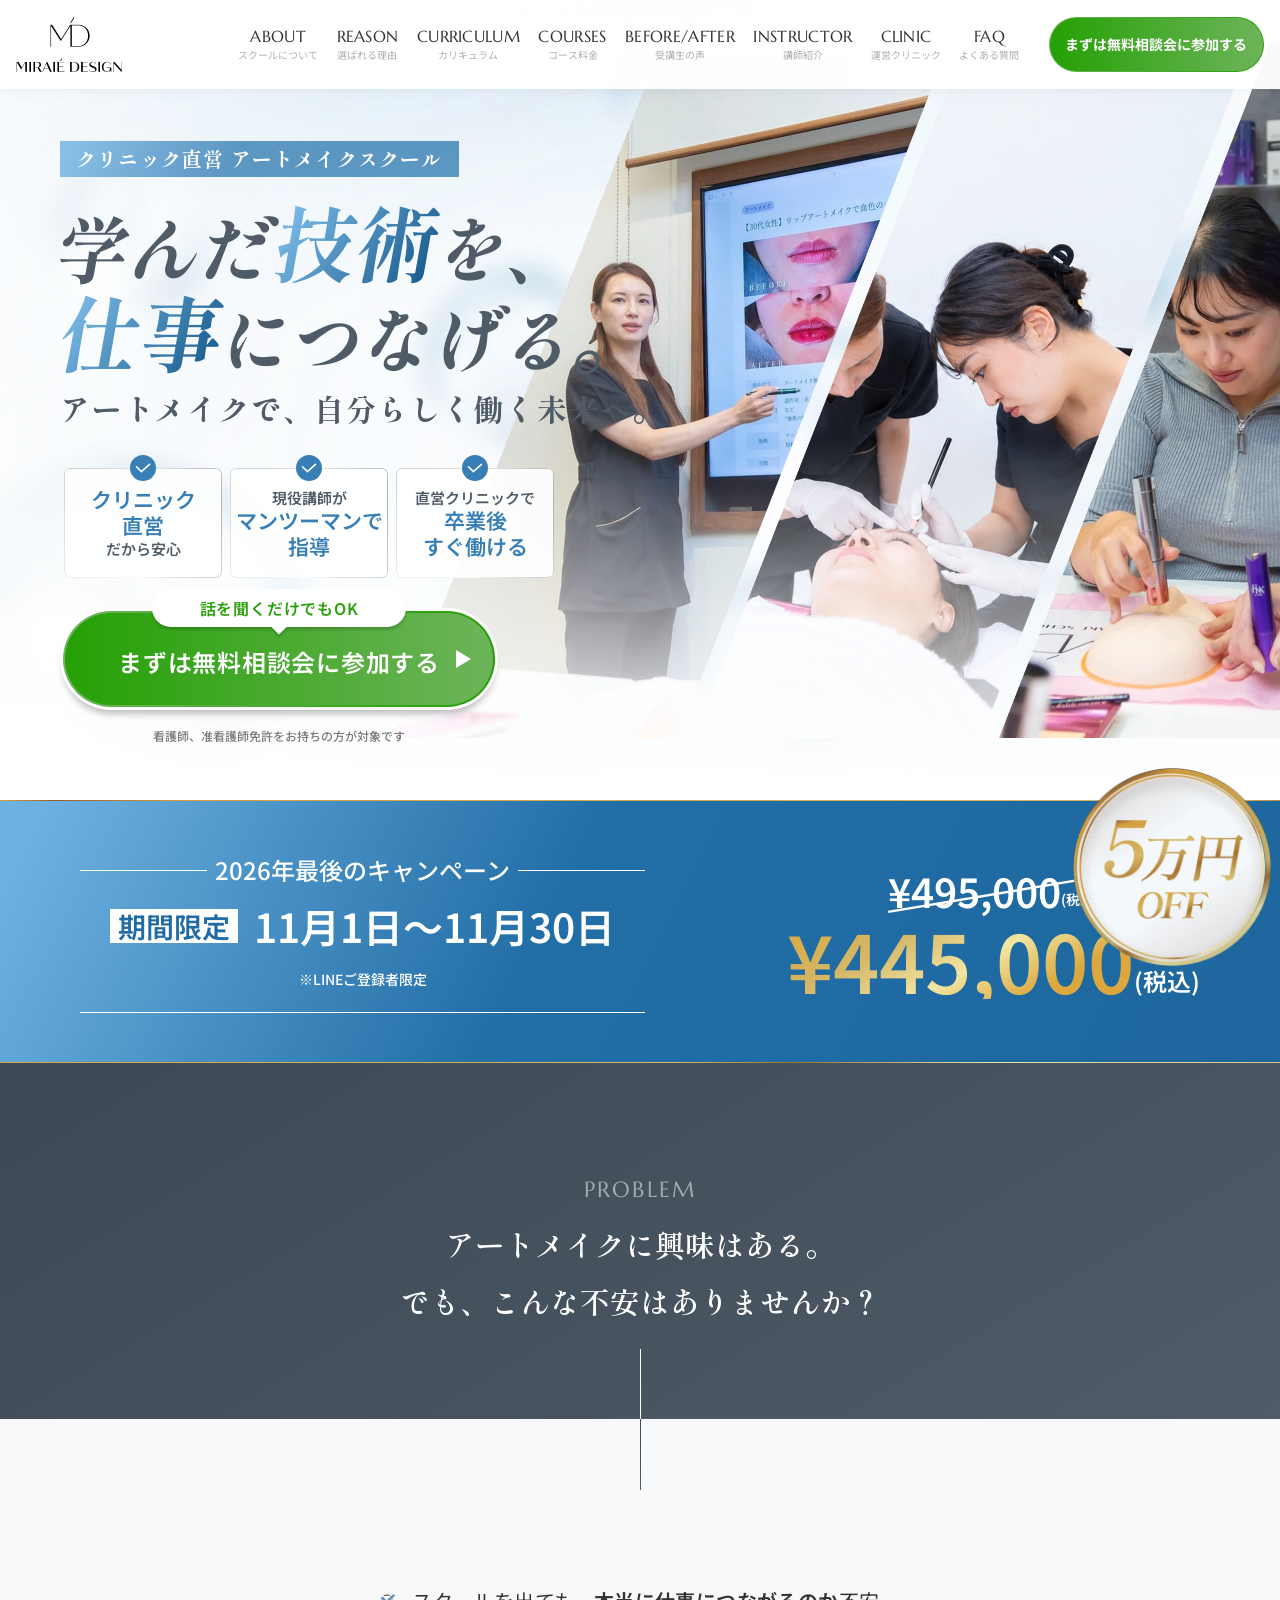
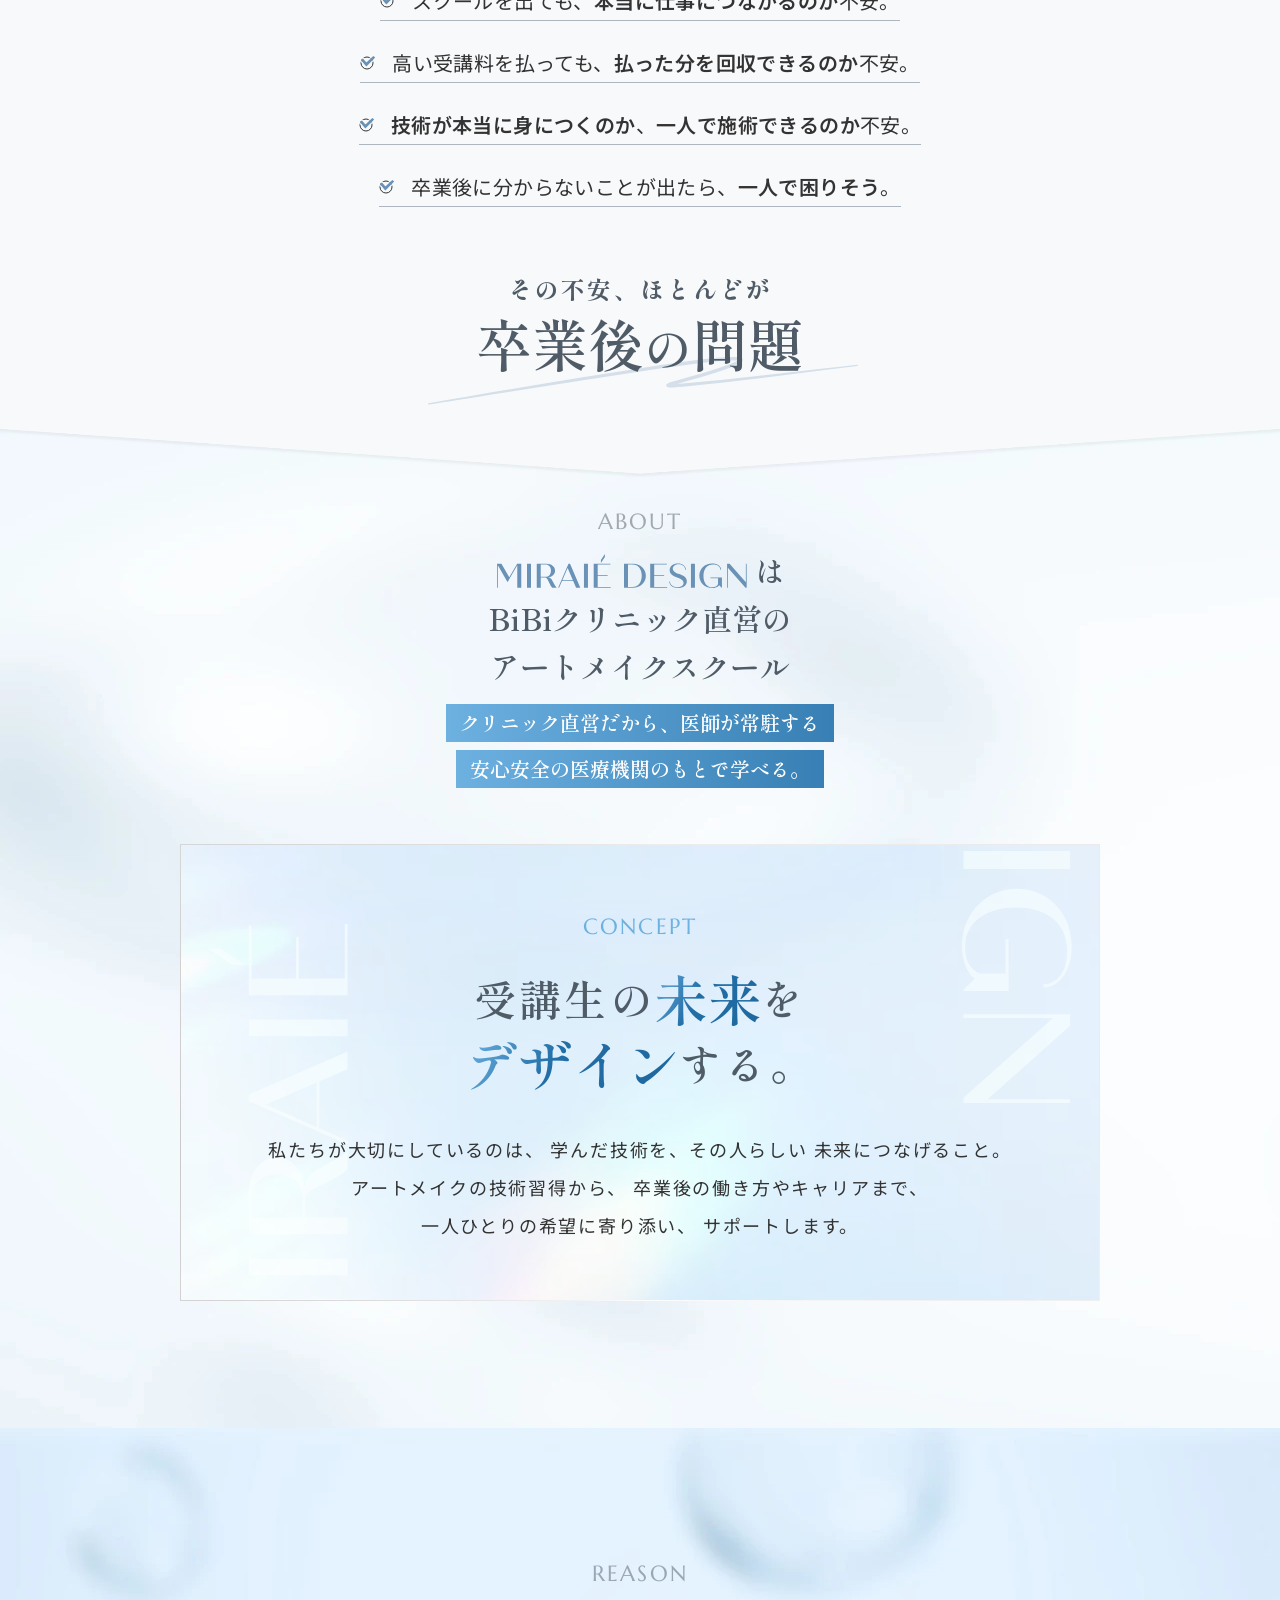
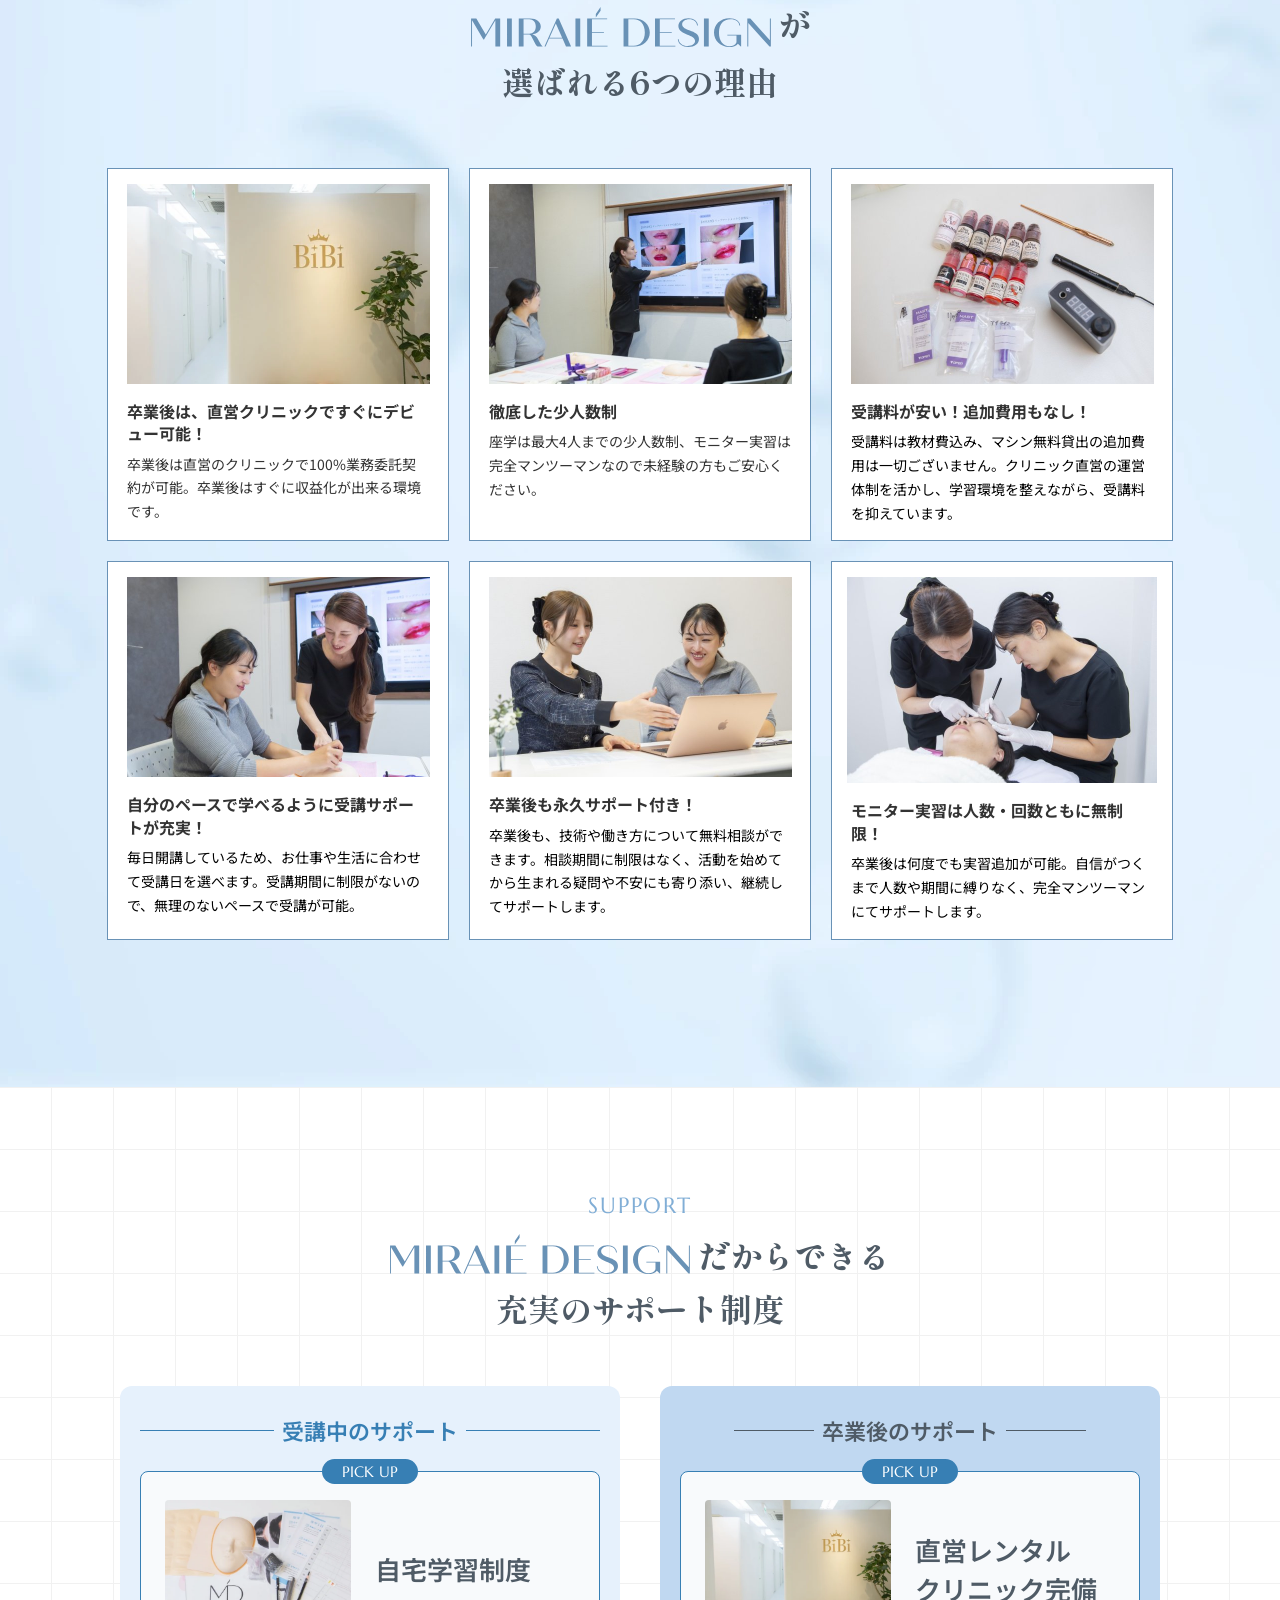
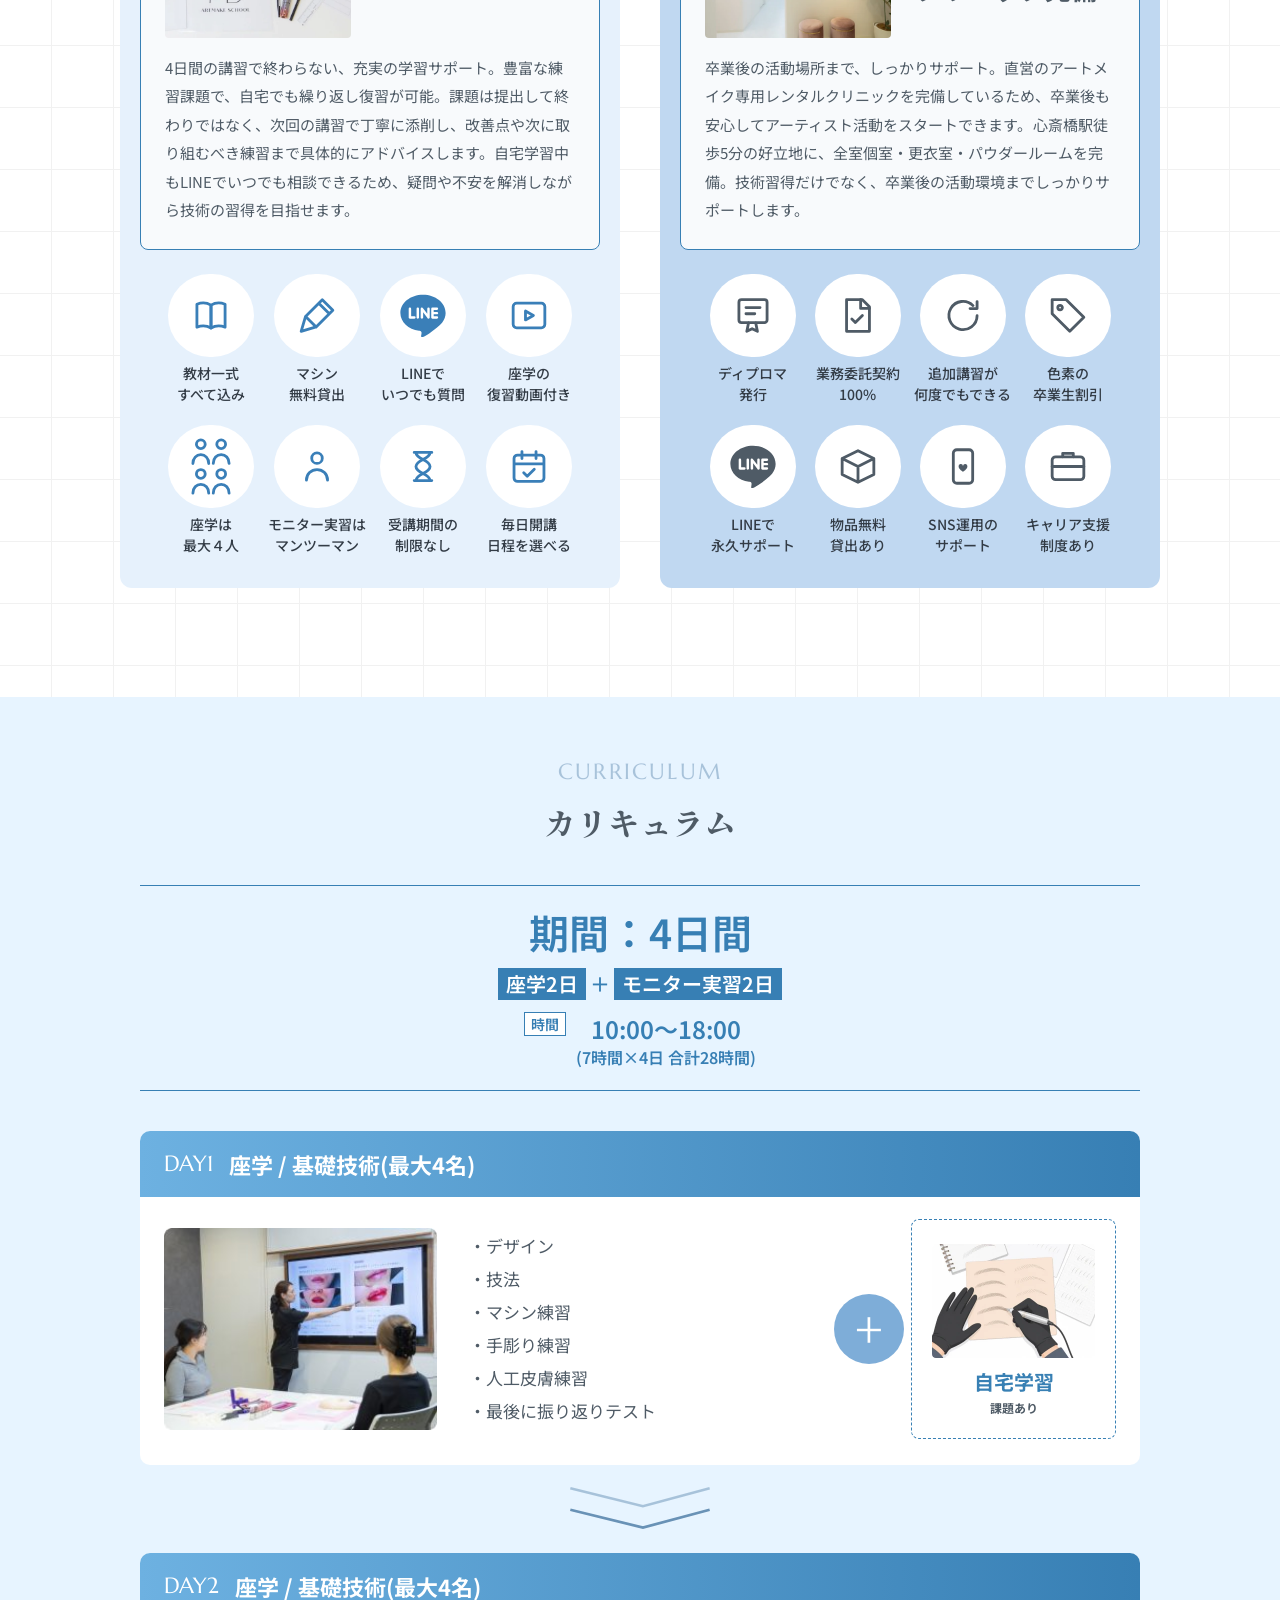
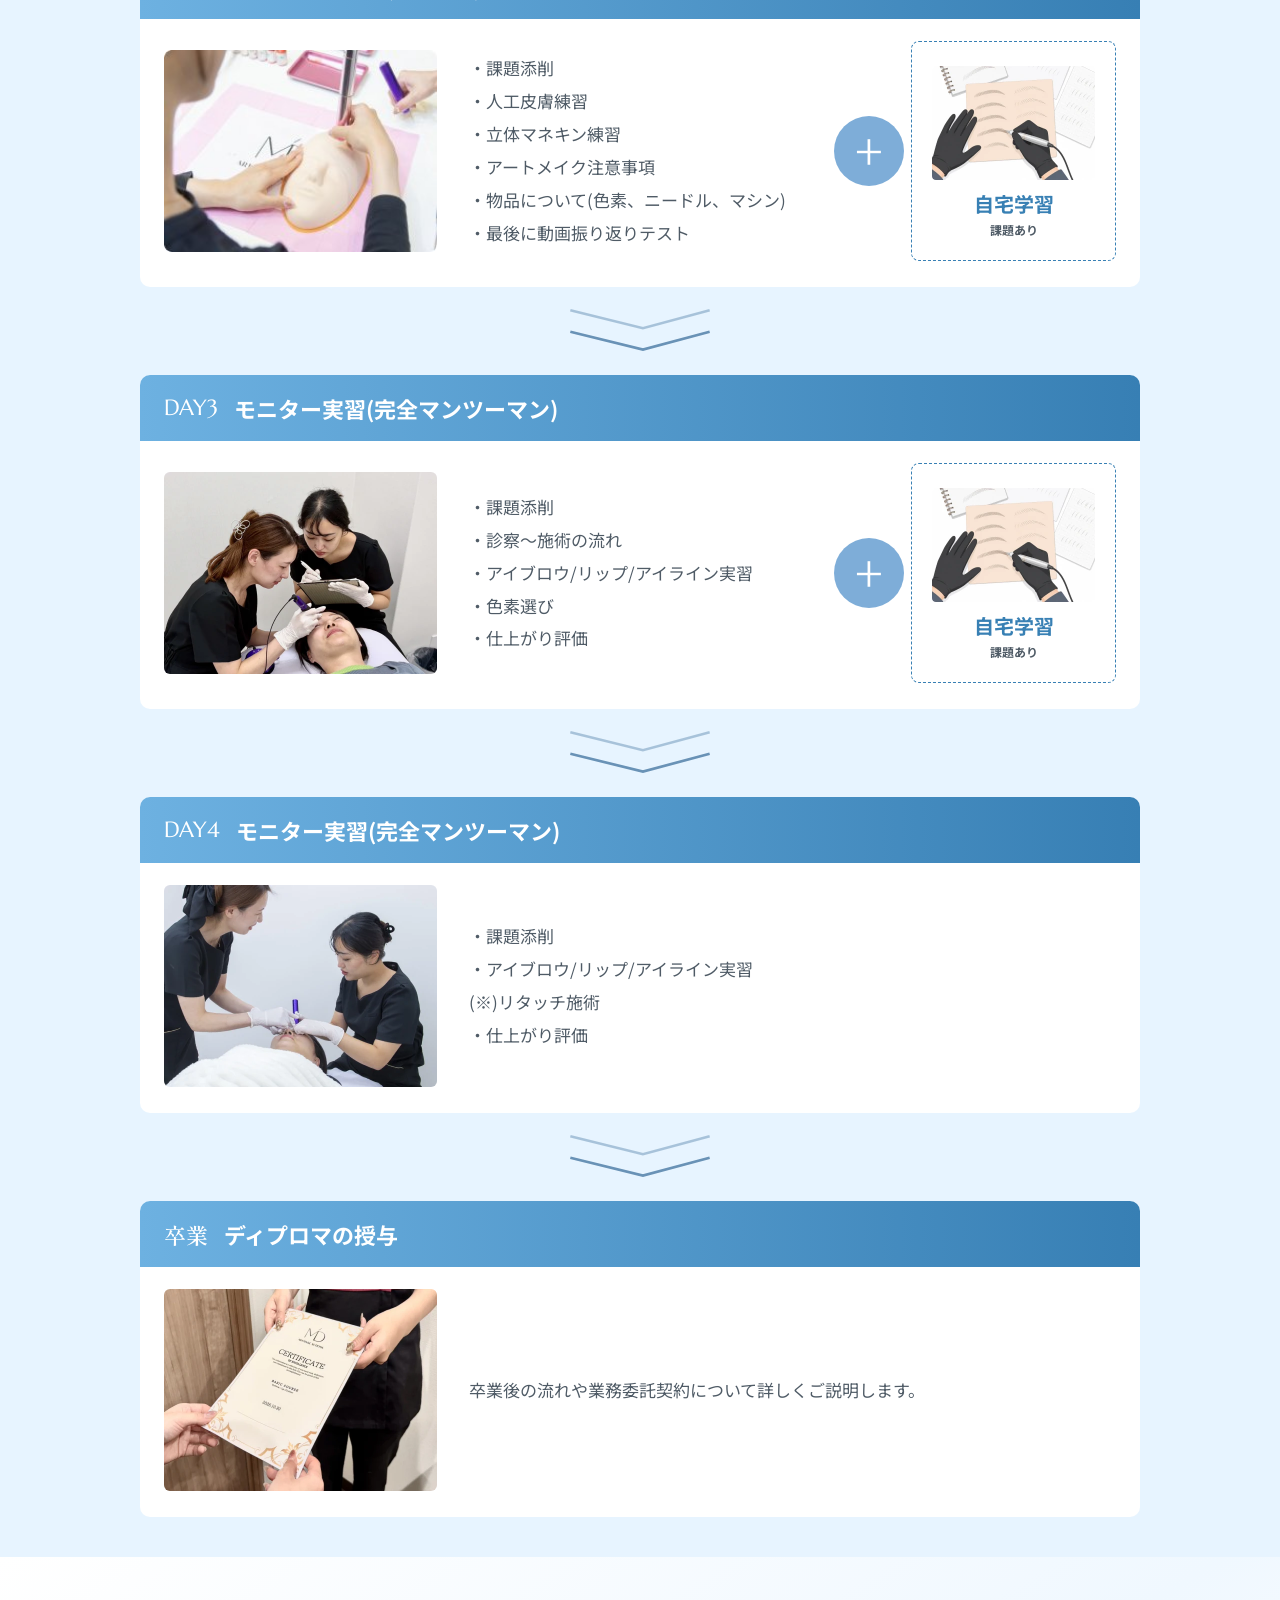
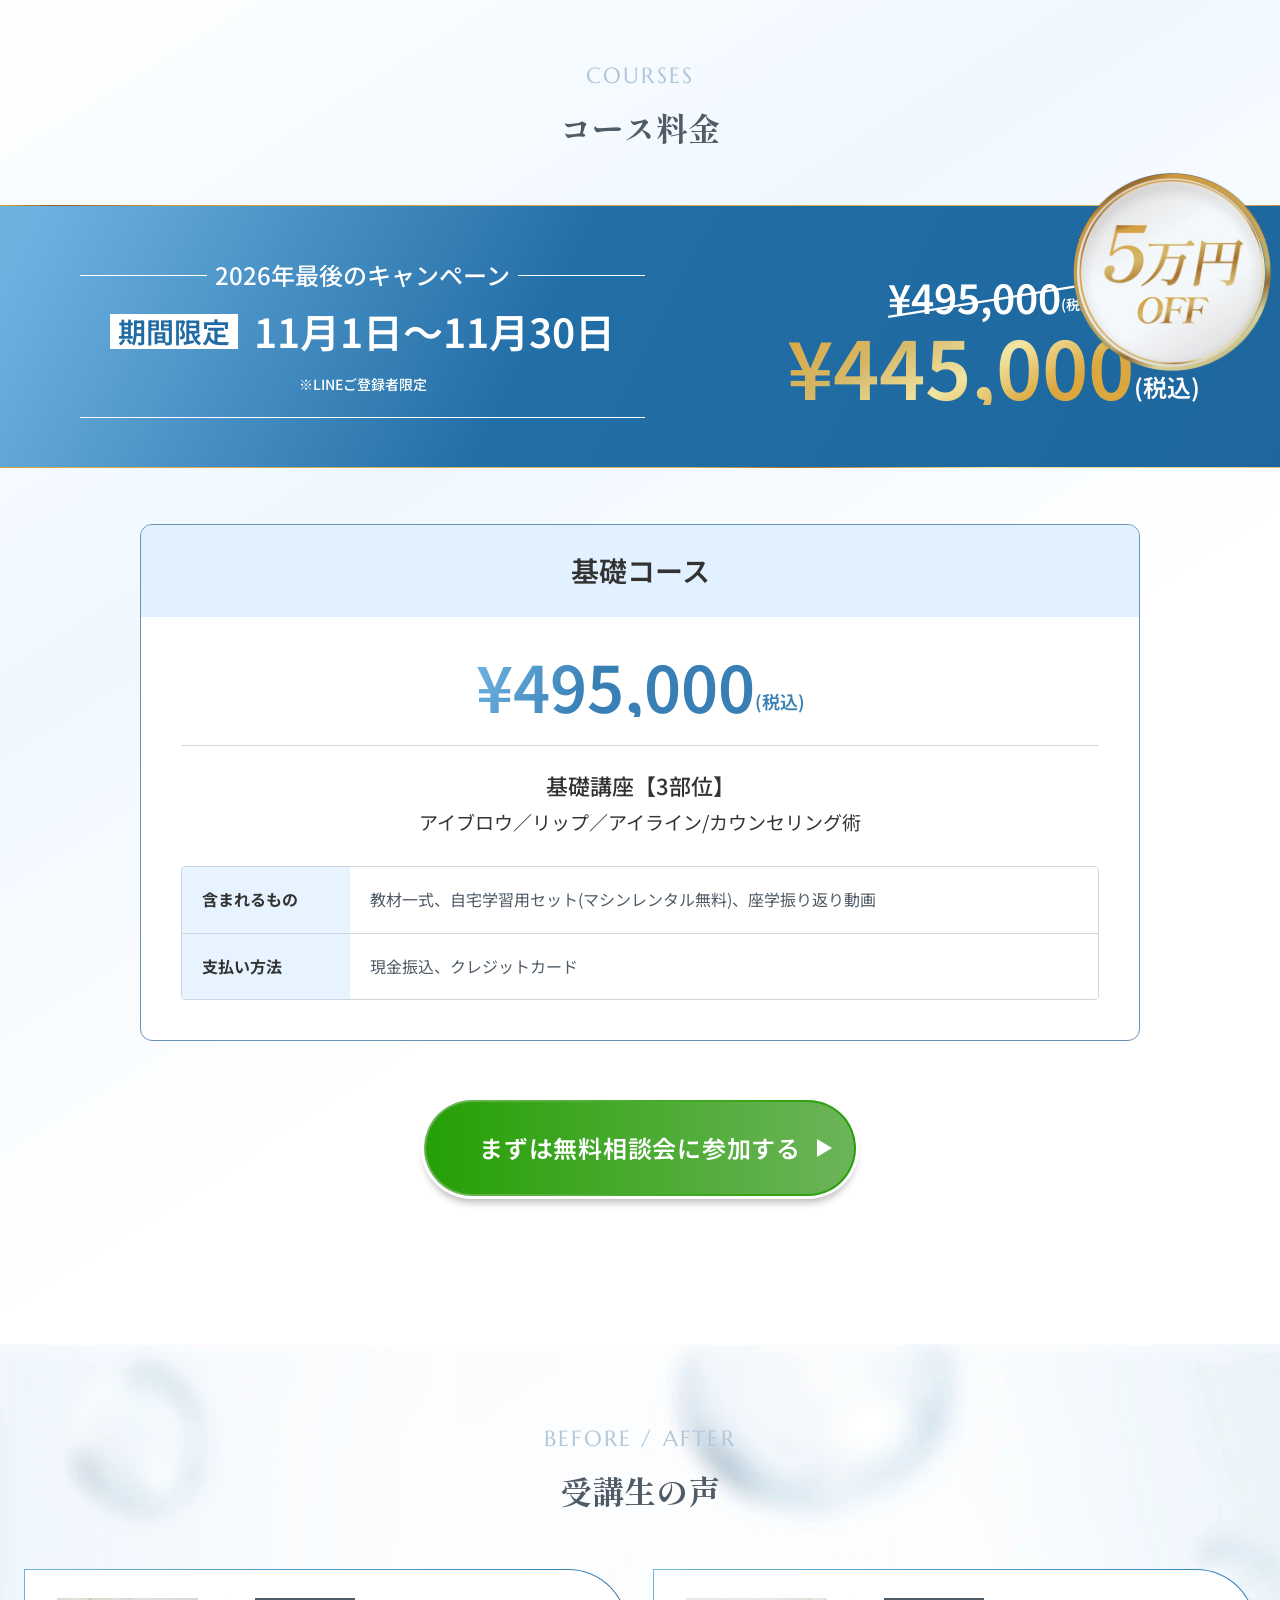
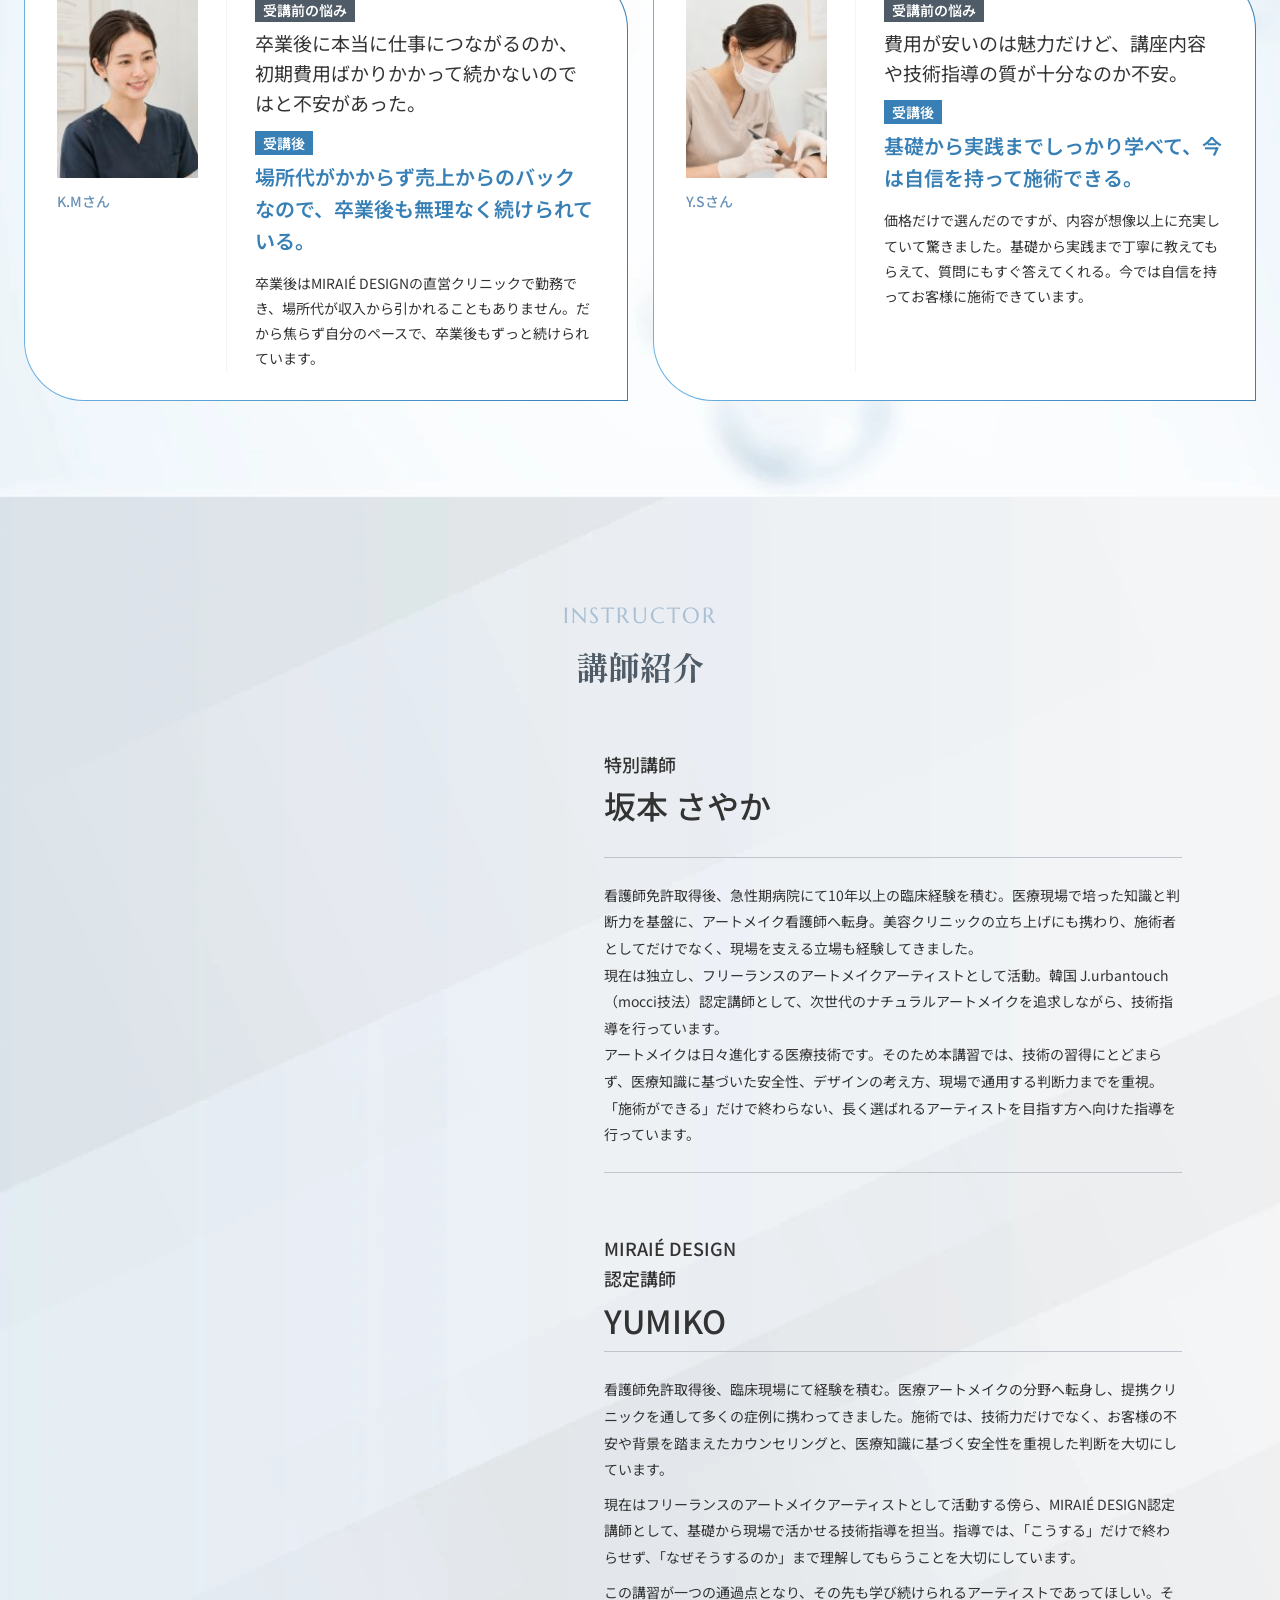
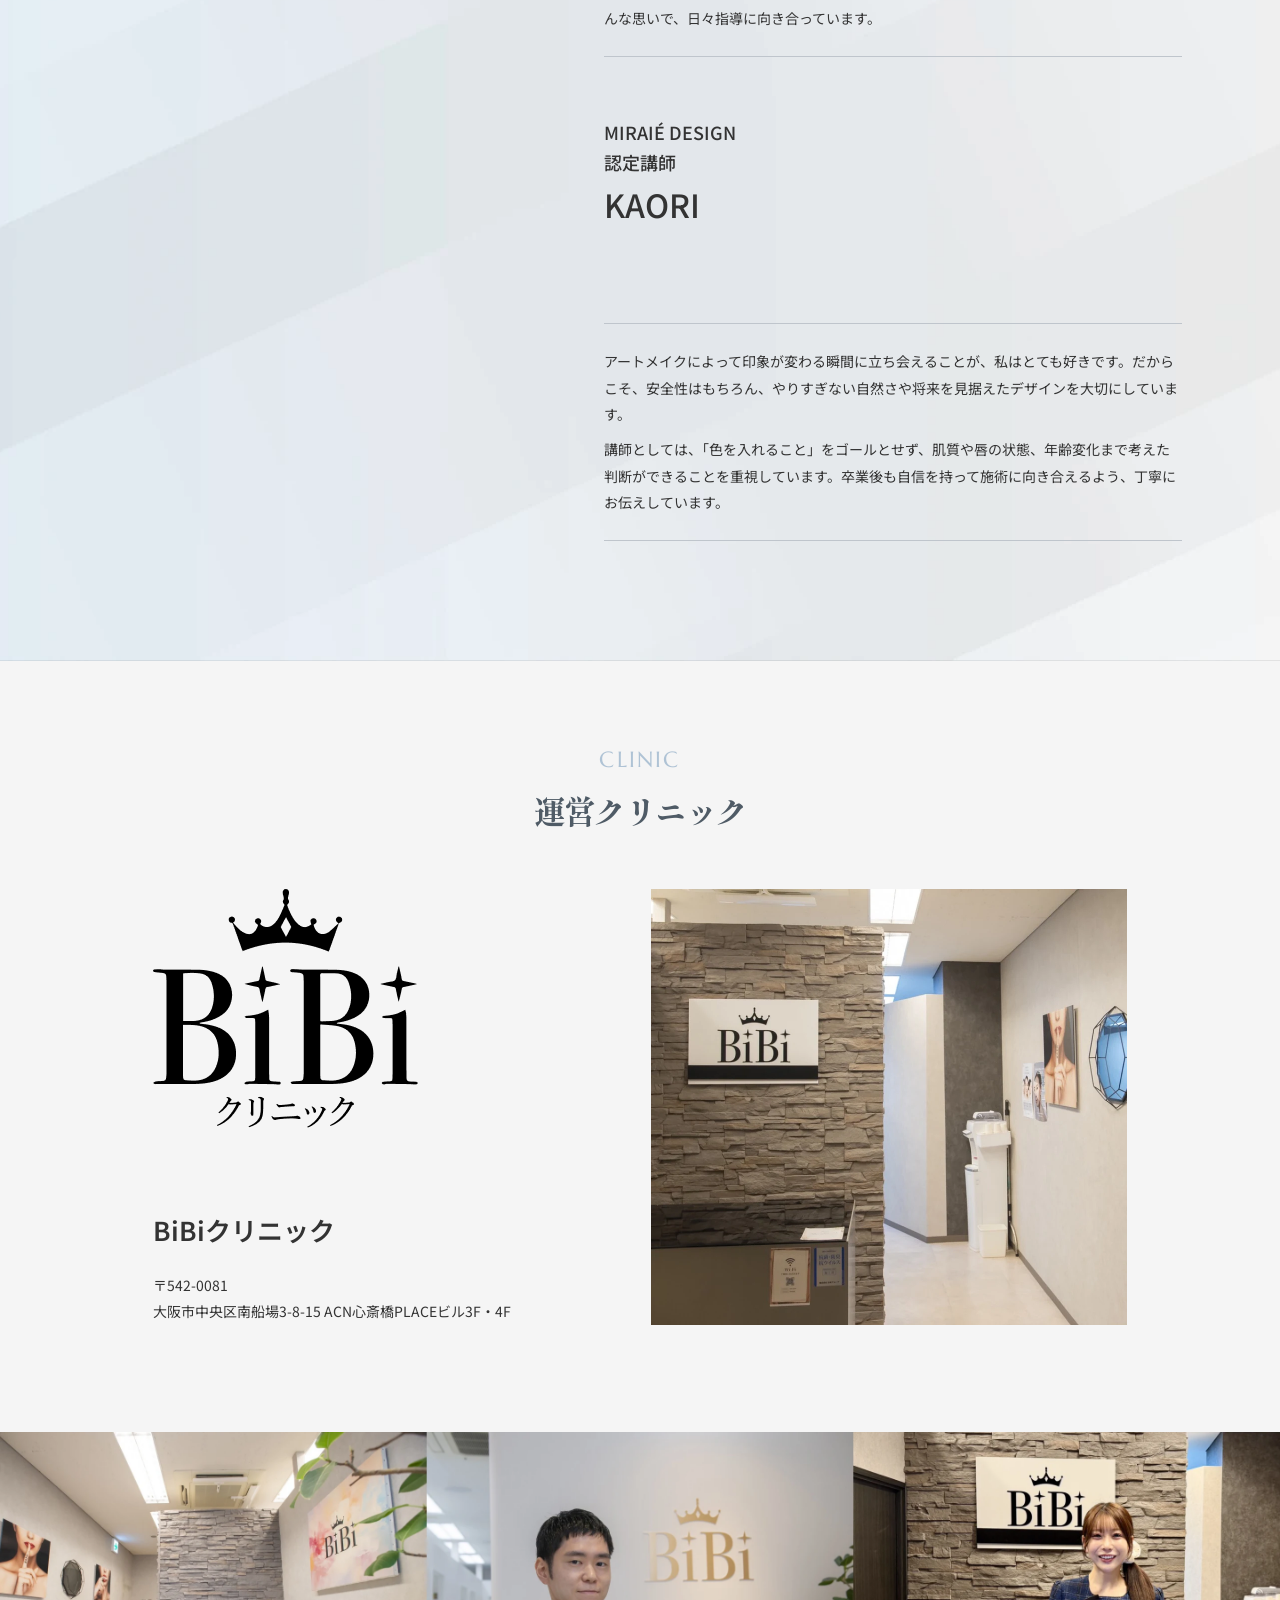
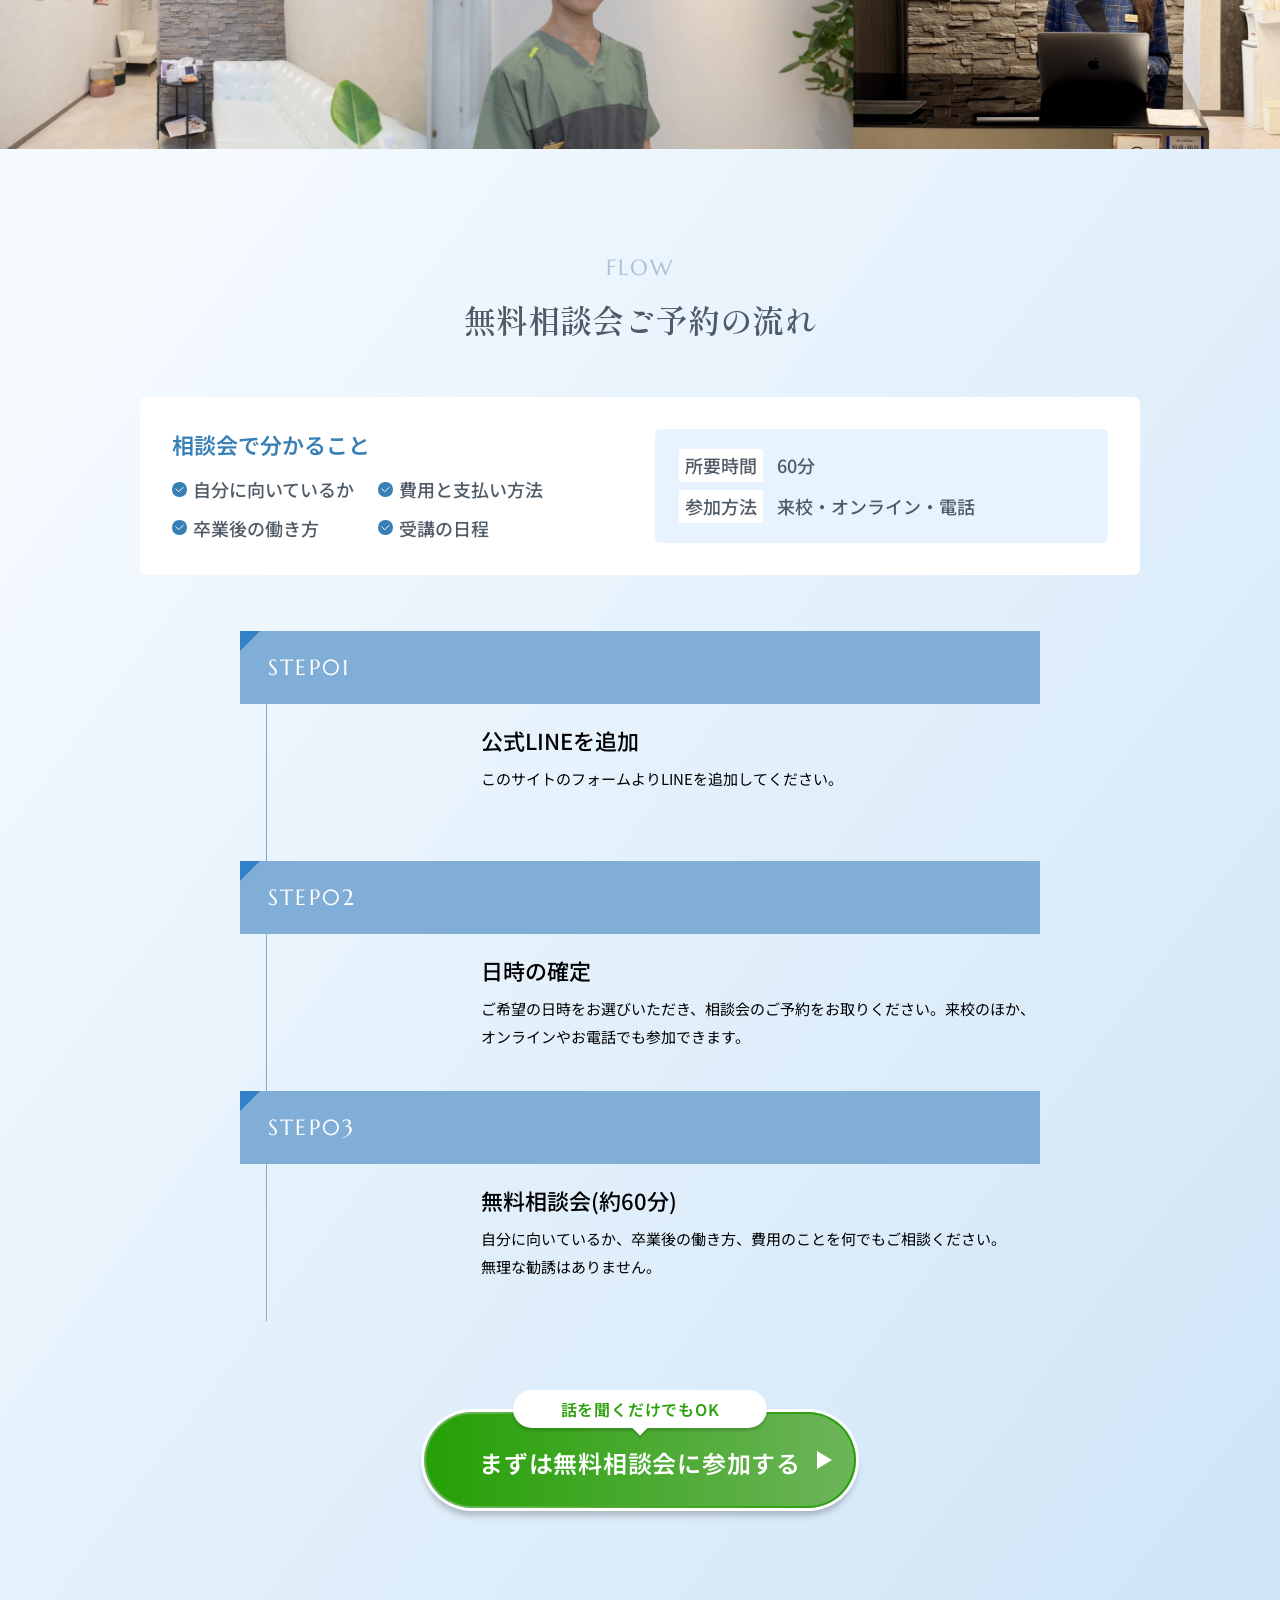
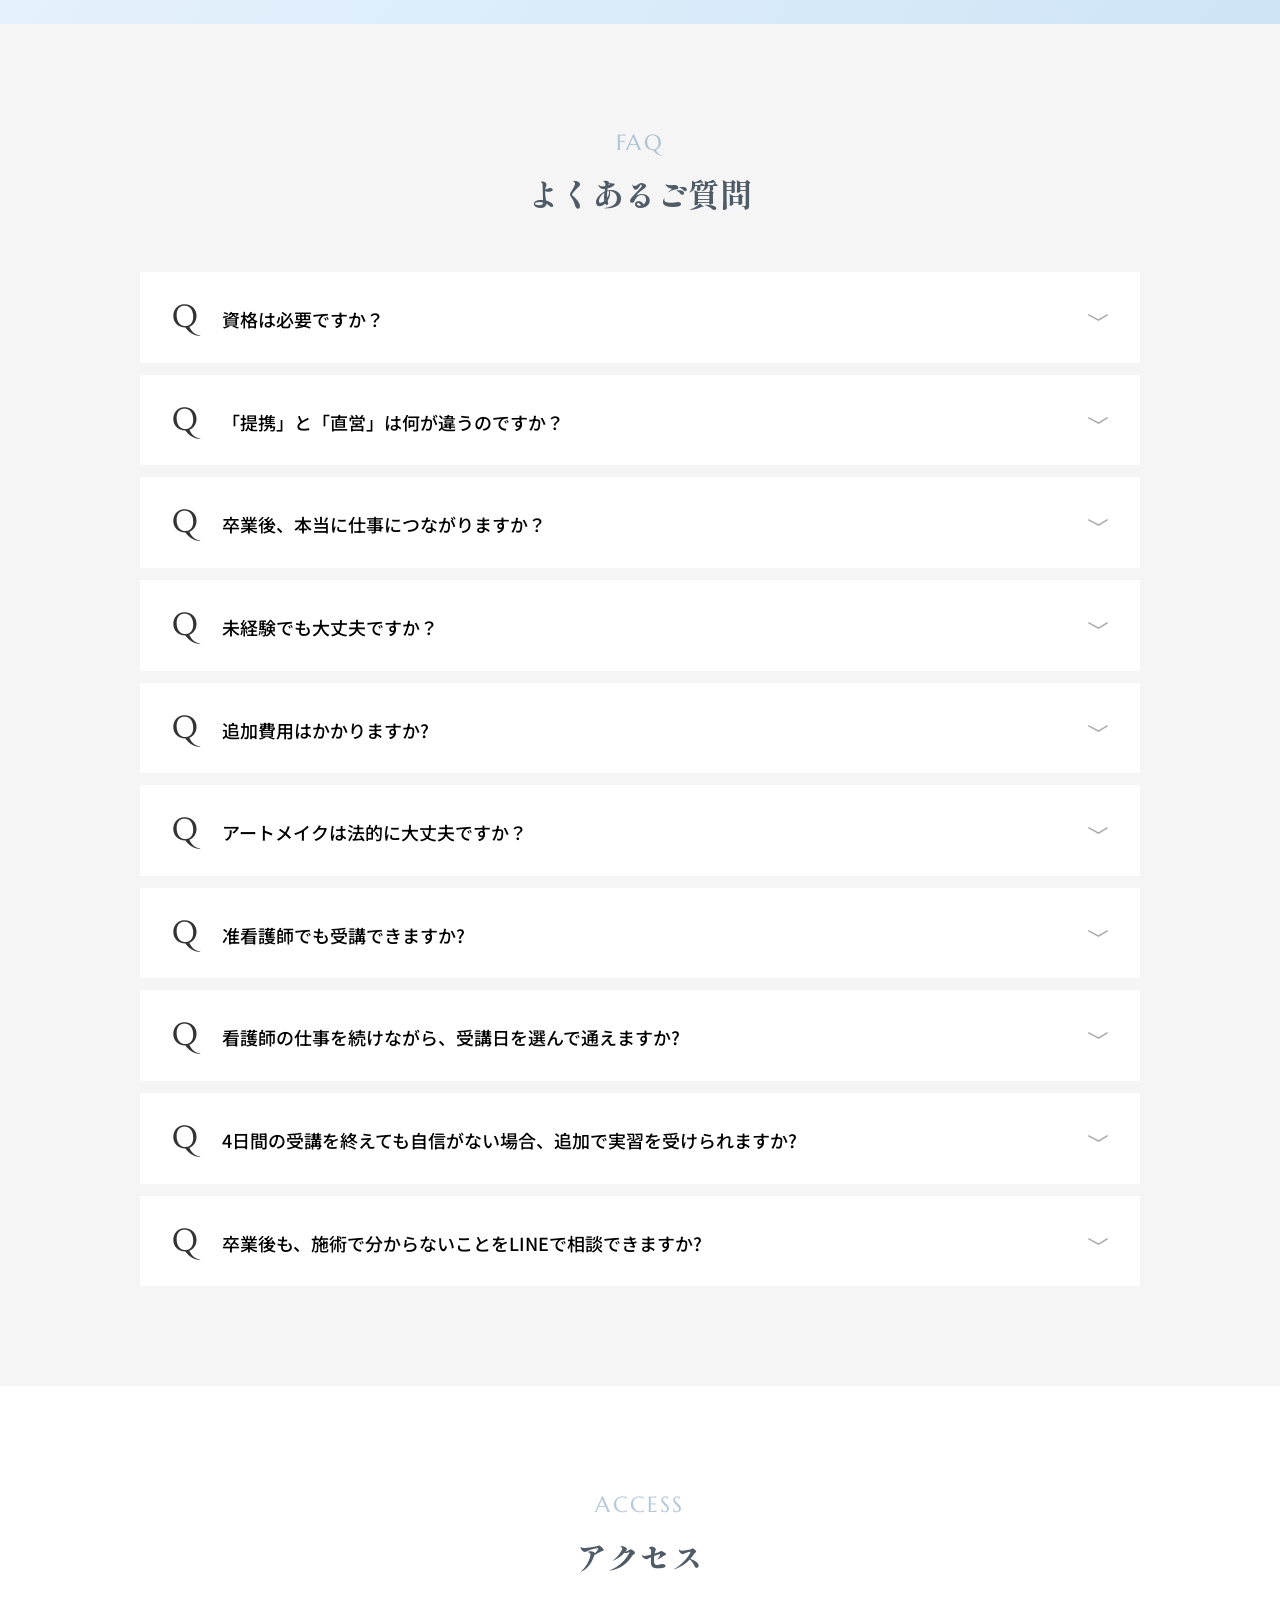
==== commit dbbbe2d7: "FAQ質問文の改行をPCではFigma通り1行表示に変更(SPは従来通り改行) Co-Authored-By: Claude Sonnet 5.5 <noreply@anthropic.com> Cl" ====
--- a/index.html
+++ b/index.html
@@ -1451,7 +1451,7 @@
             <details class="faq-item">
               <summary class="faq-item__question">
                 <span class="faq-item__q eng">Q</span>
-                <span class="faq-item__questionText">「提携」と「直営」は<br />何が違うのですか？</span>
+                <span class="faq-item__questionText">「提携」と「直営」は<br class="u-sp" />何が違うのですか？</span>
                 <span class="faq-item__icon"></span>
               </summary>
               <div class="faq-item__answer">
@@ -1463,7 +1463,7 @@
             <details class="faq-item">
               <summary class="faq-item__question">
                 <span class="faq-item__q eng">Q</span>
-                <span class="faq-item__questionText">卒業後、本当に<br />仕事につながりますか？</span>
+                <span class="faq-item__questionText">卒業後、本当に<br class="u-sp" />仕事につながりますか？</span>
                 <span class="faq-item__icon"></span>
               </summary>
               <div class="faq-item__answer">
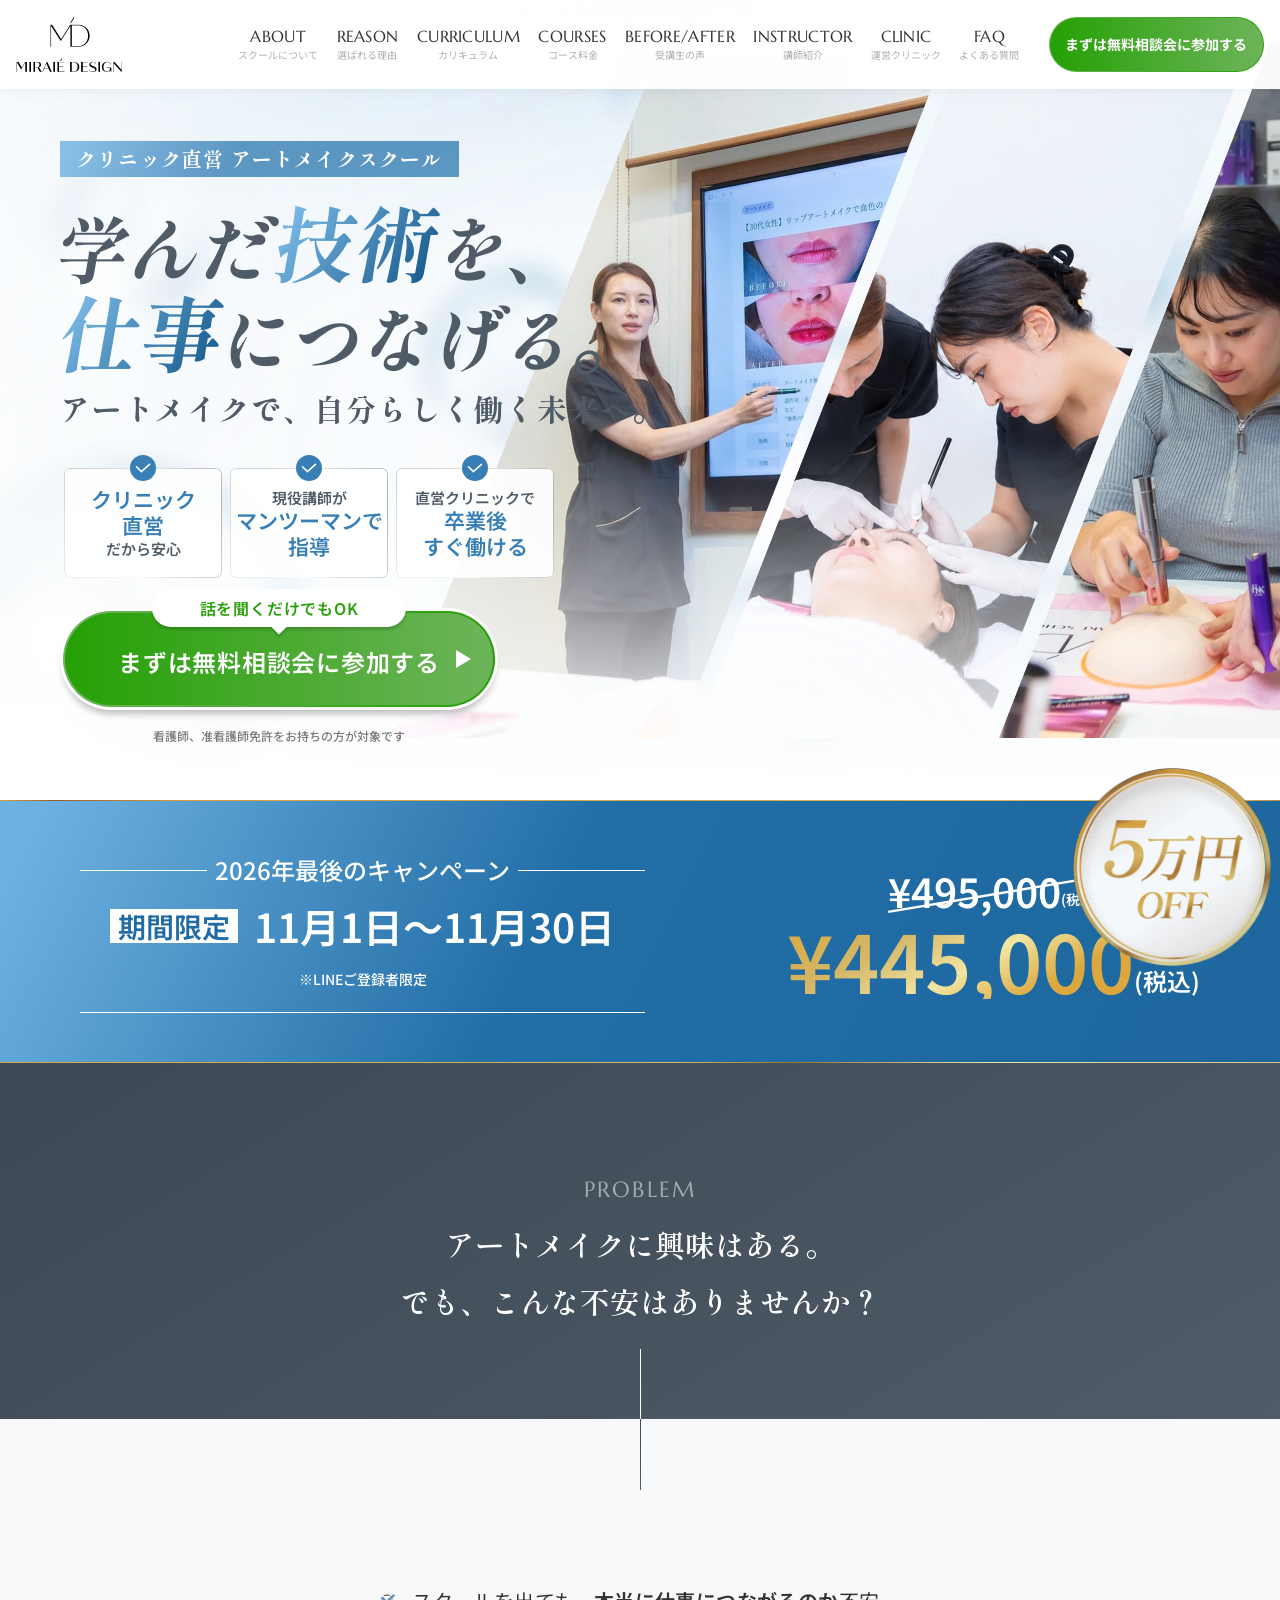
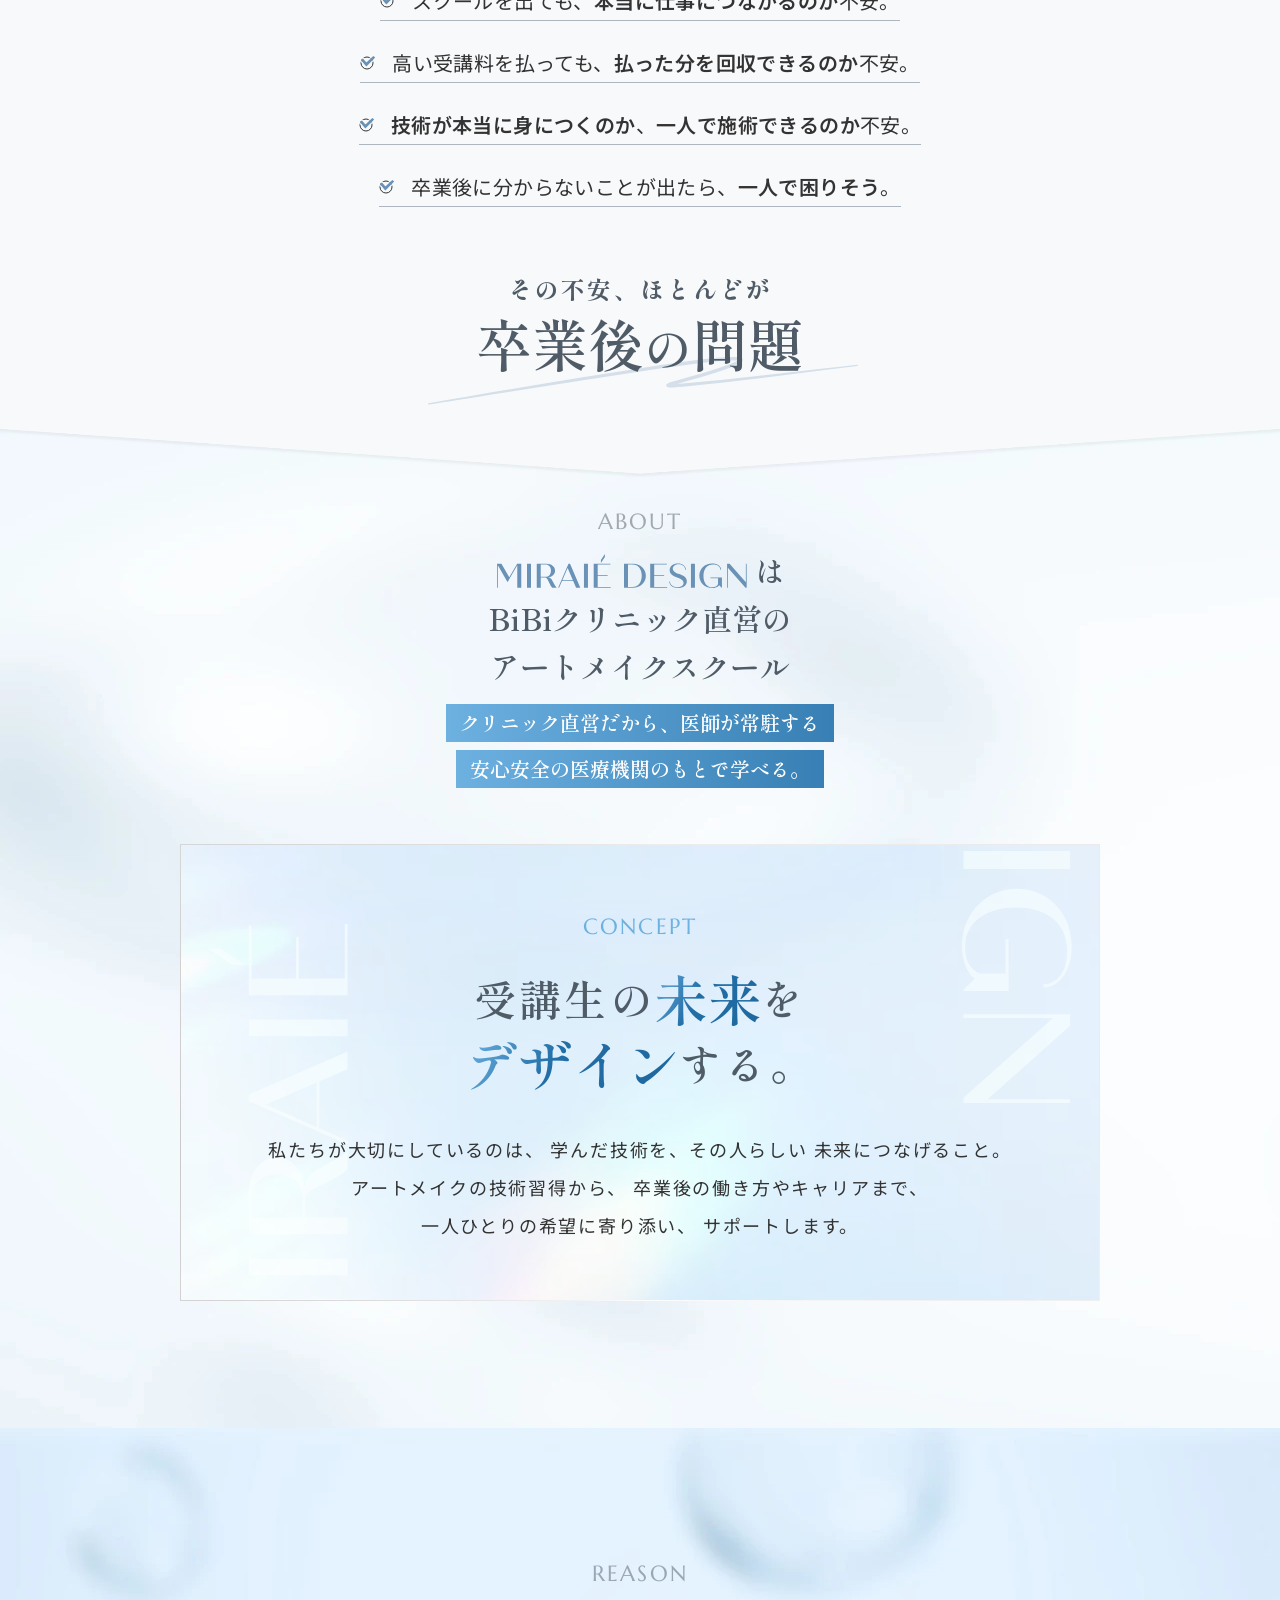
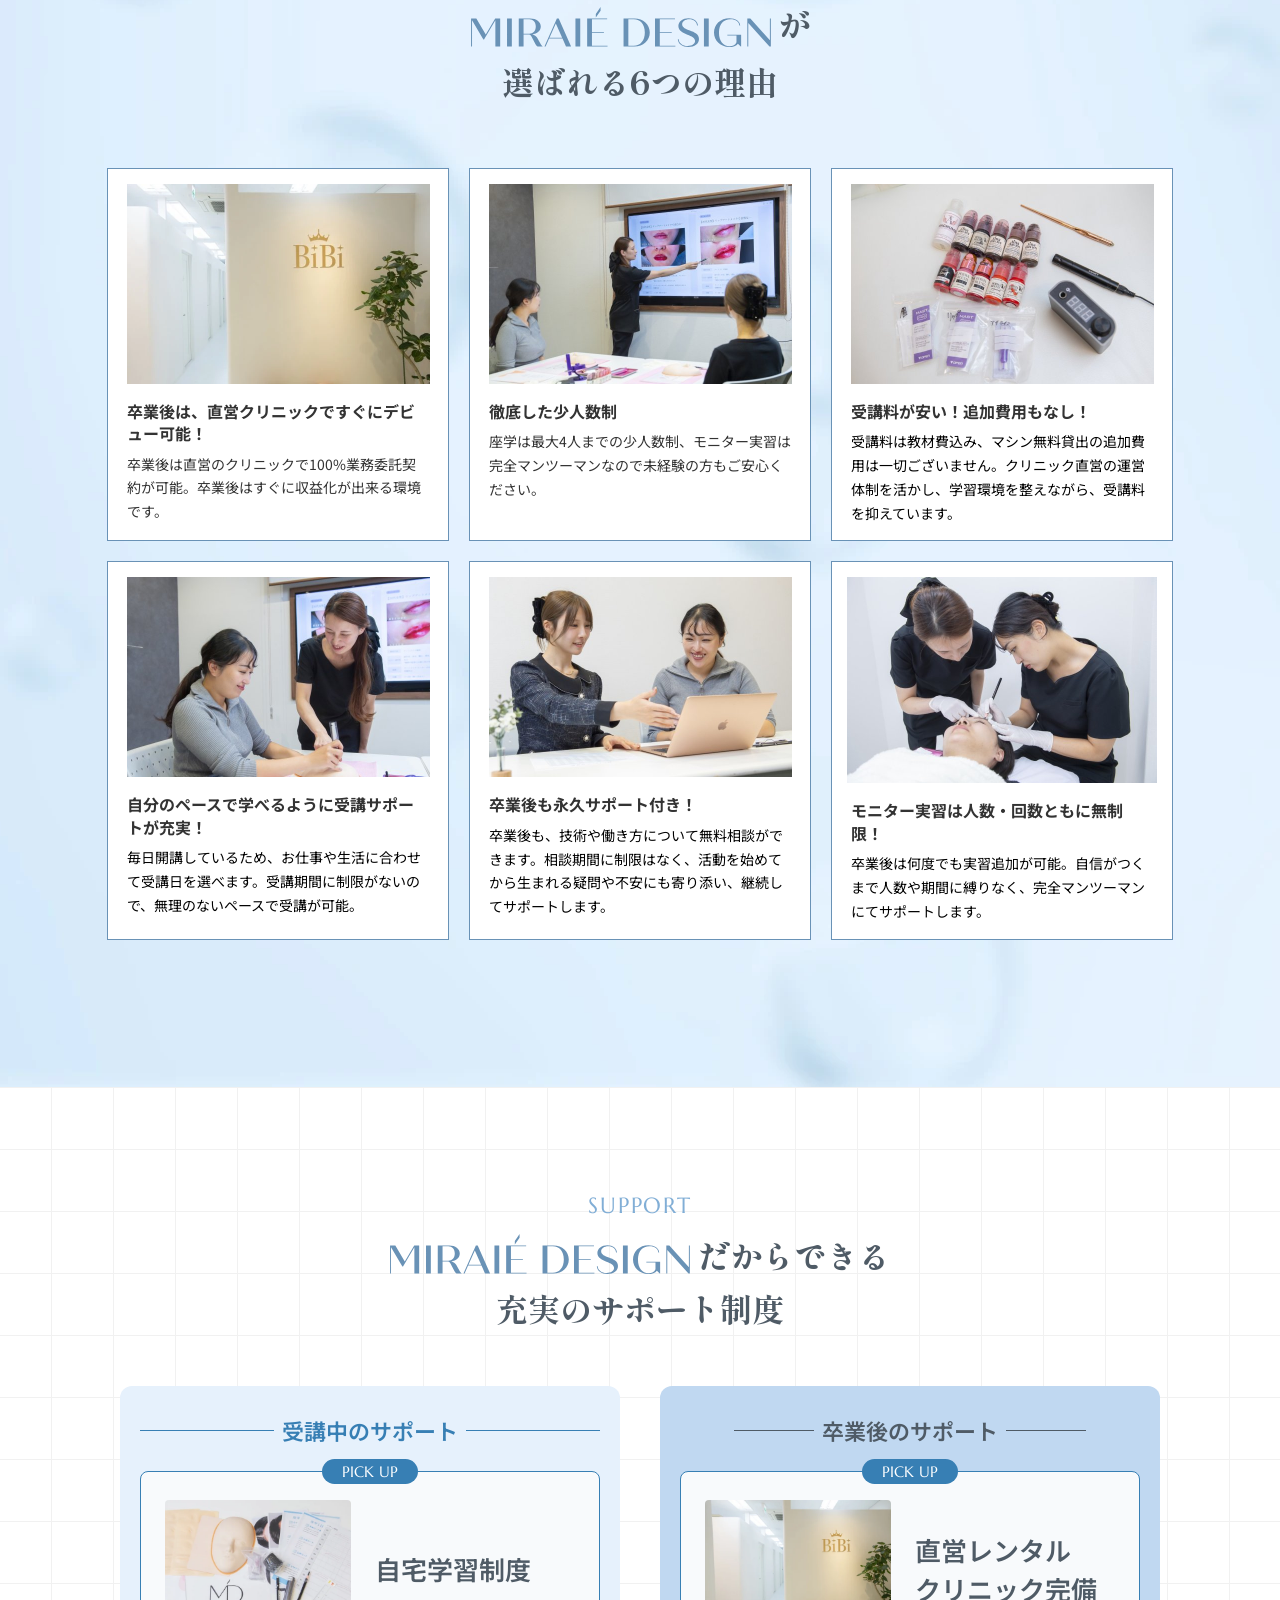
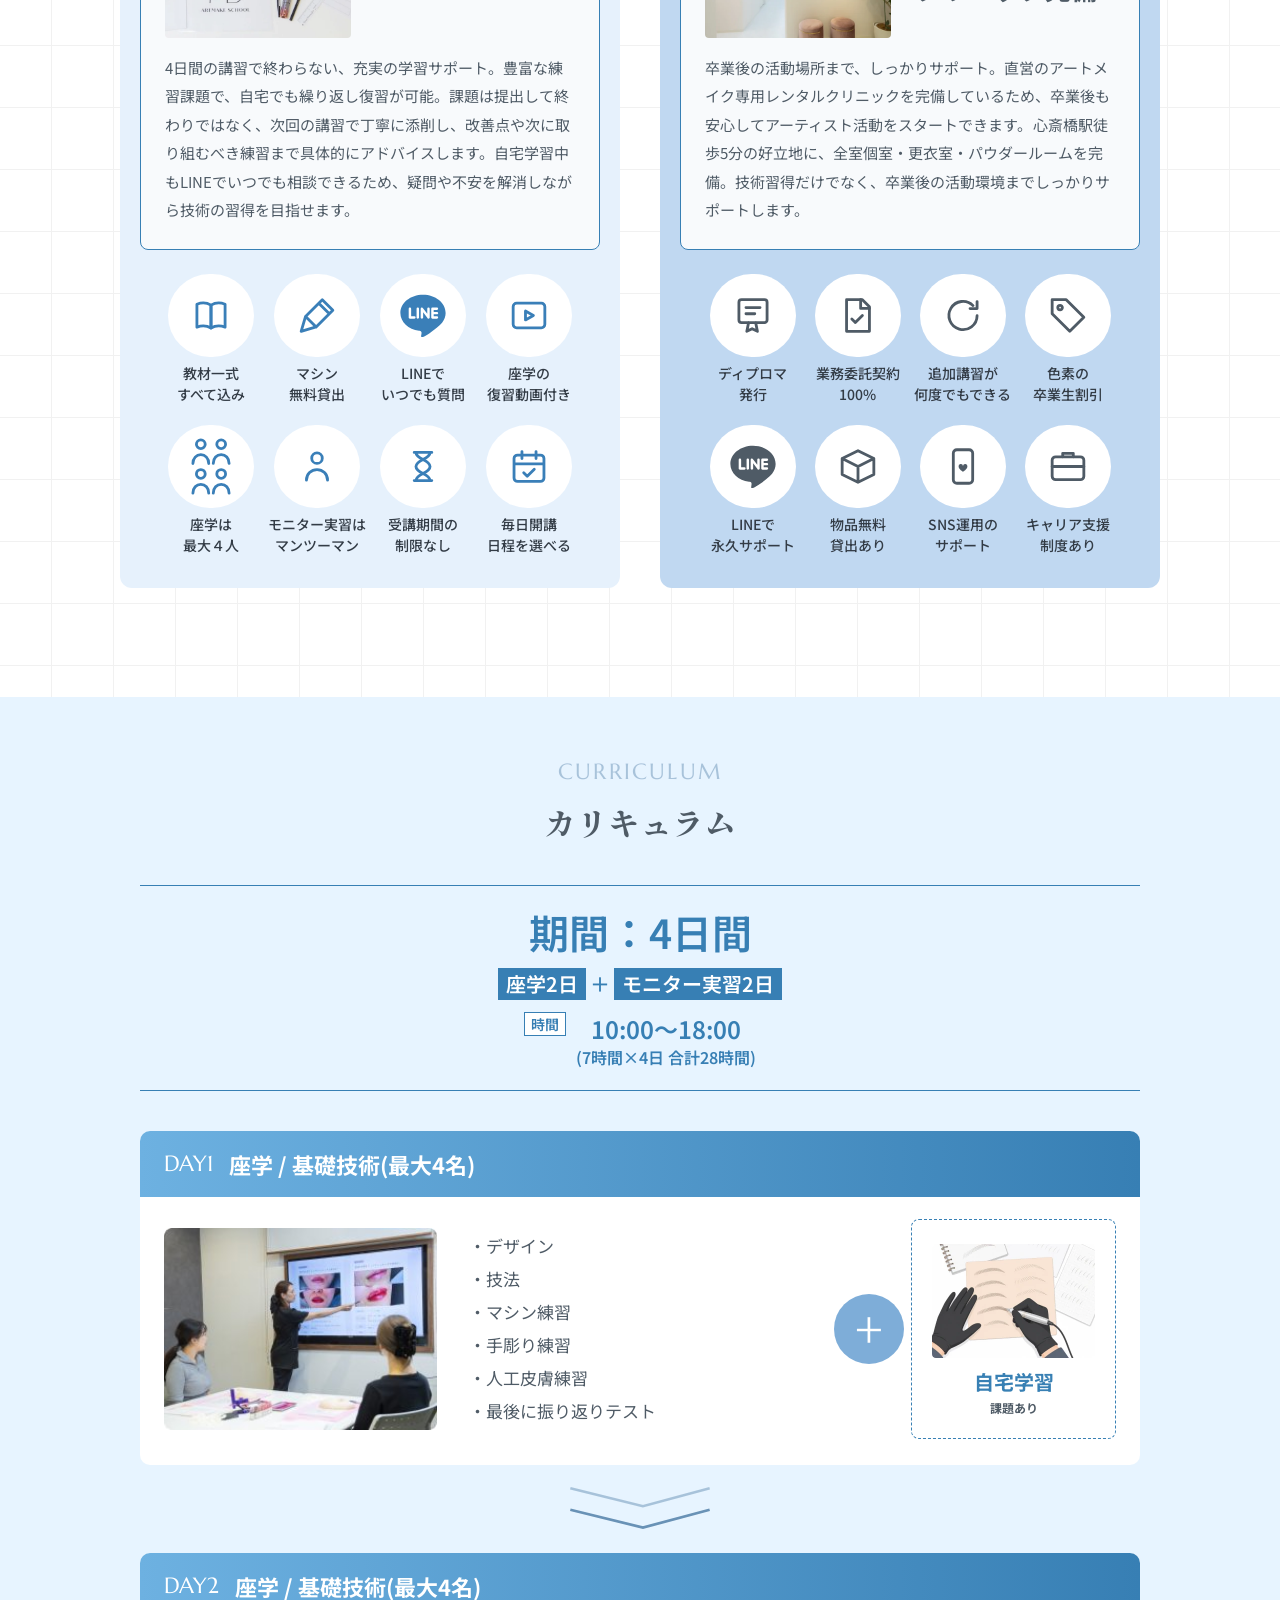
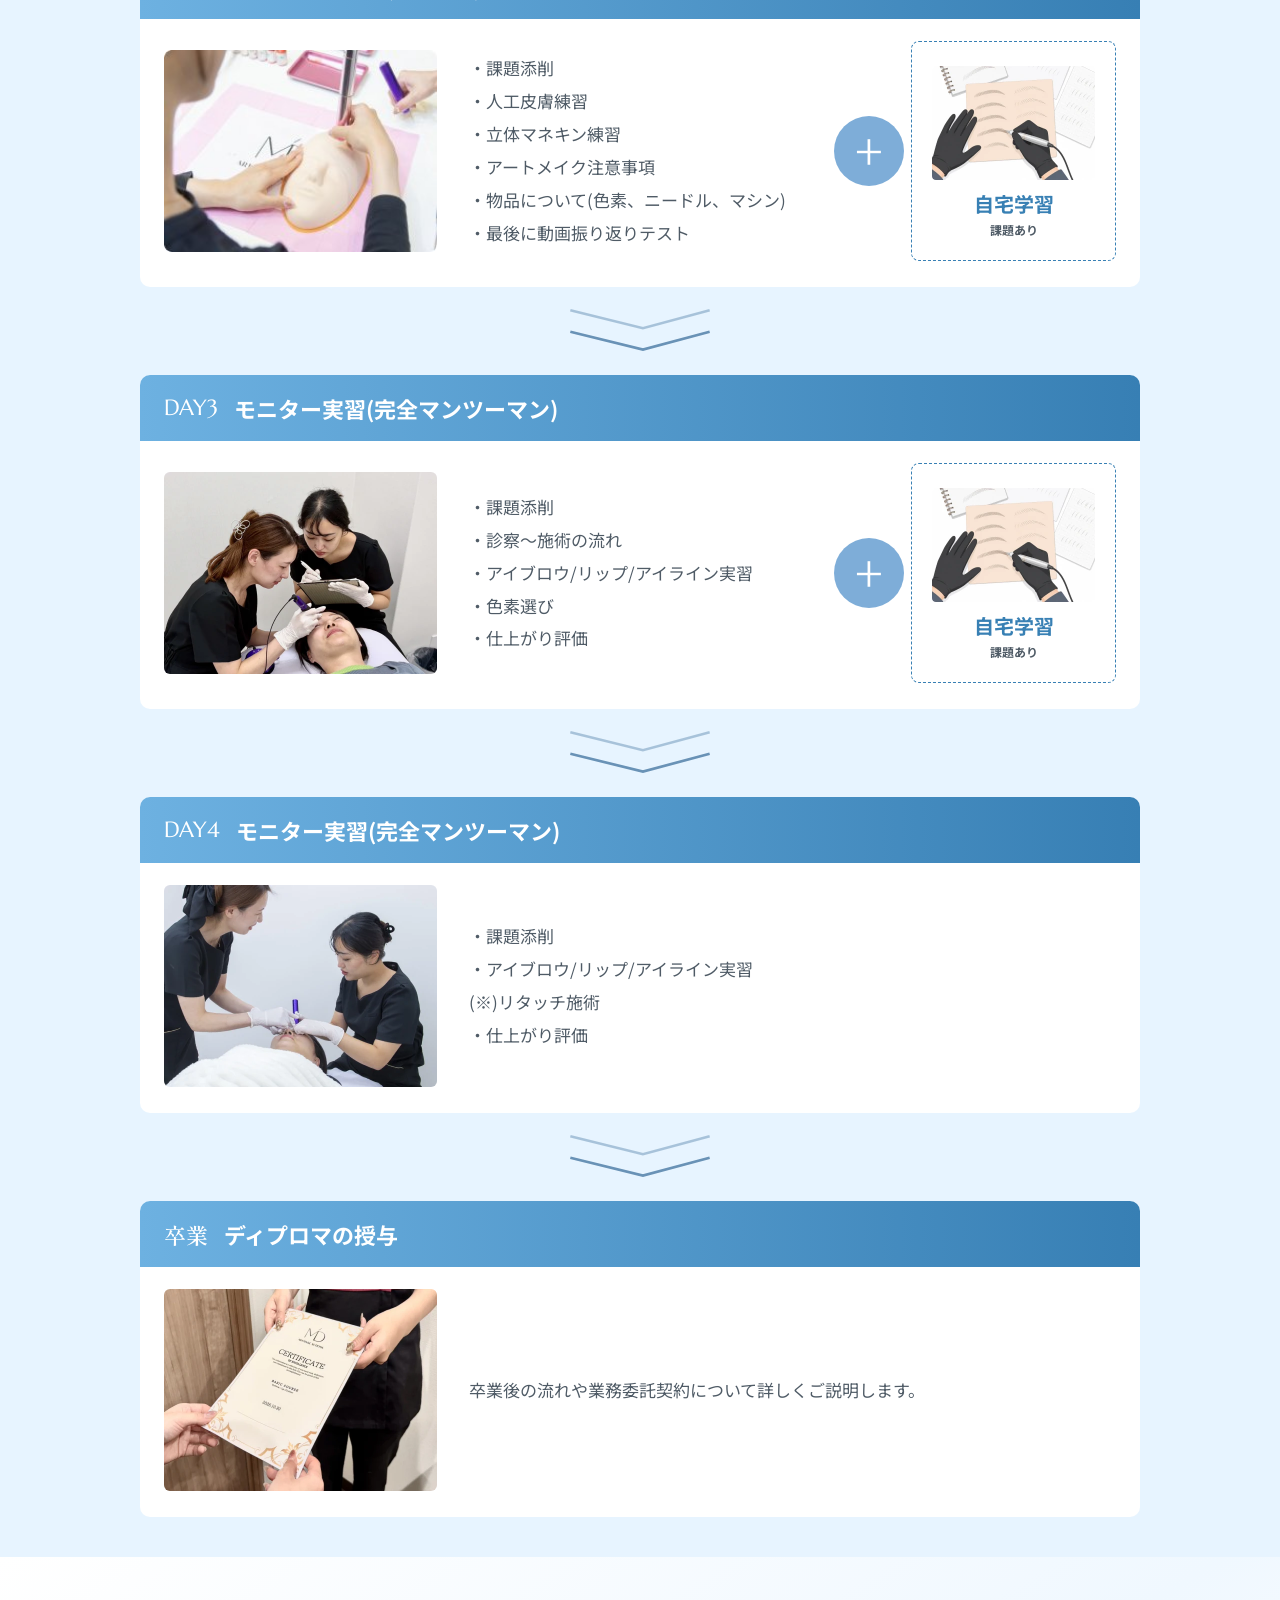
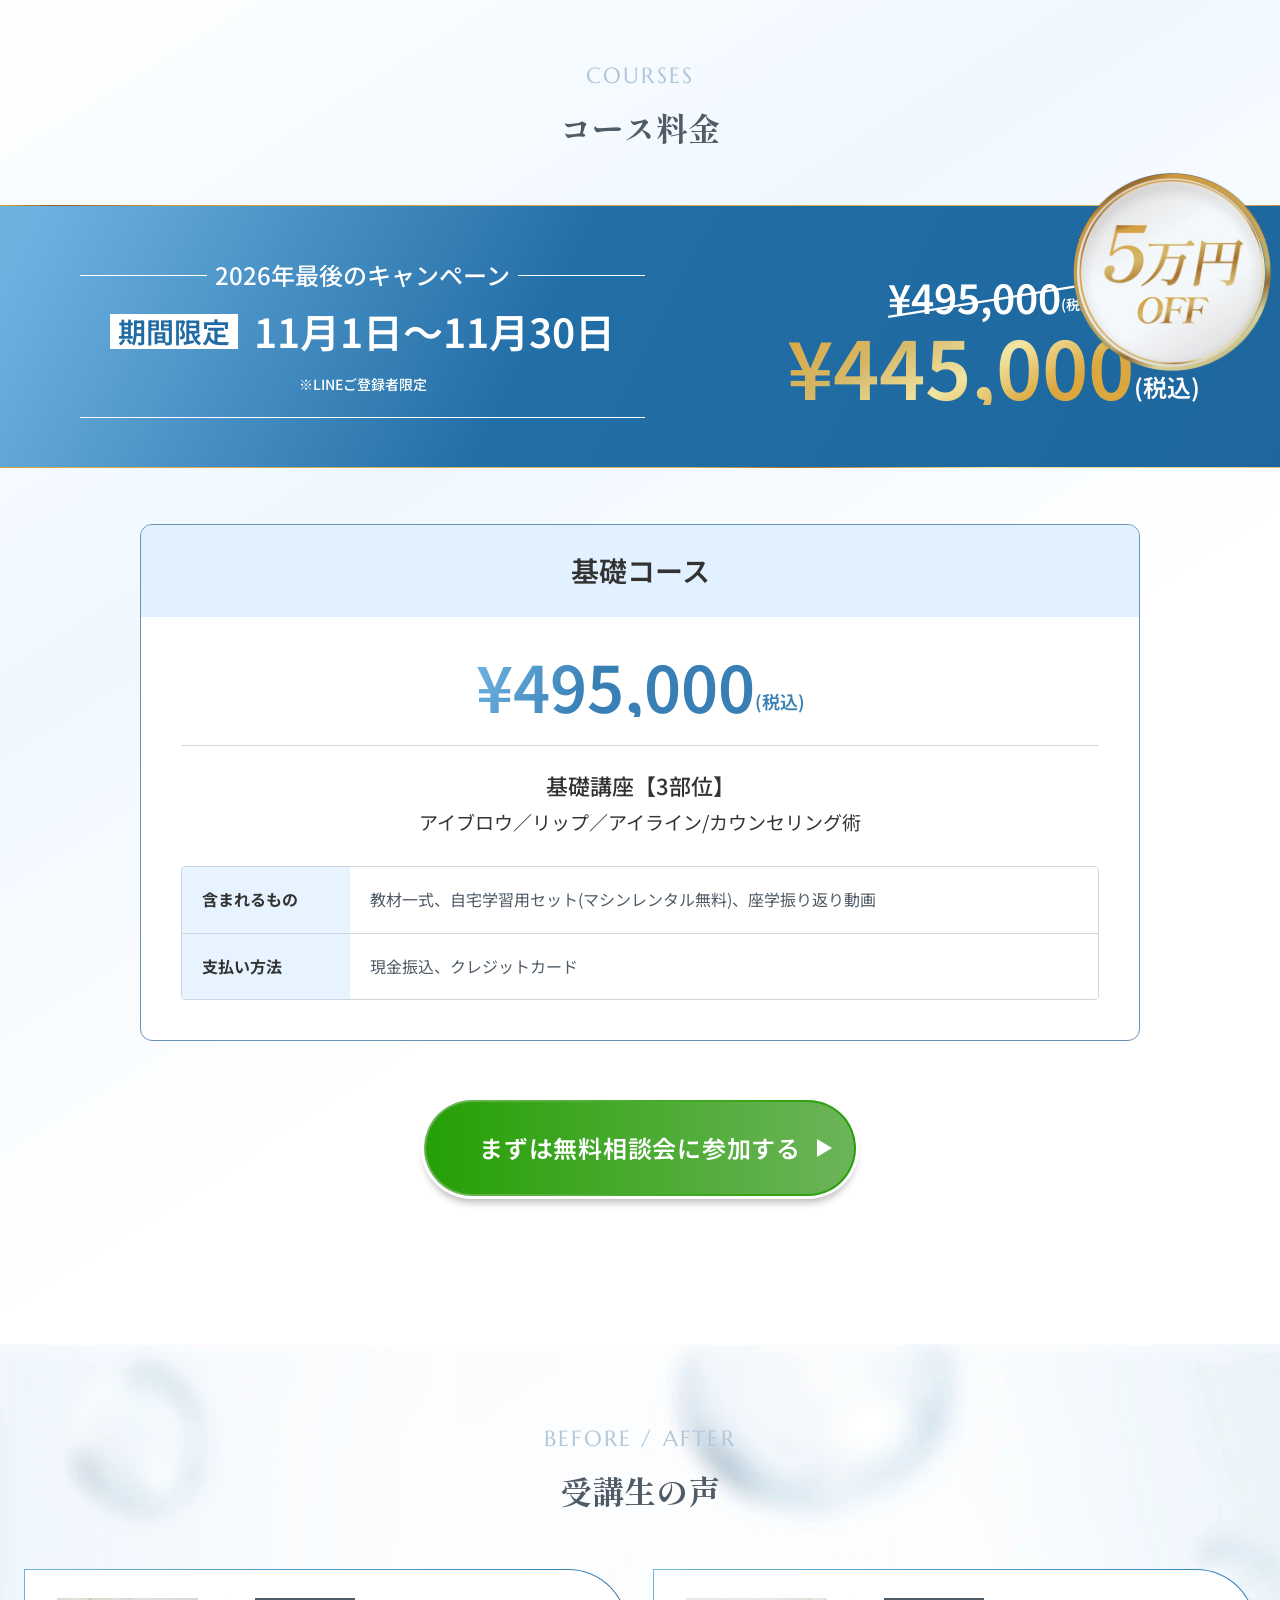
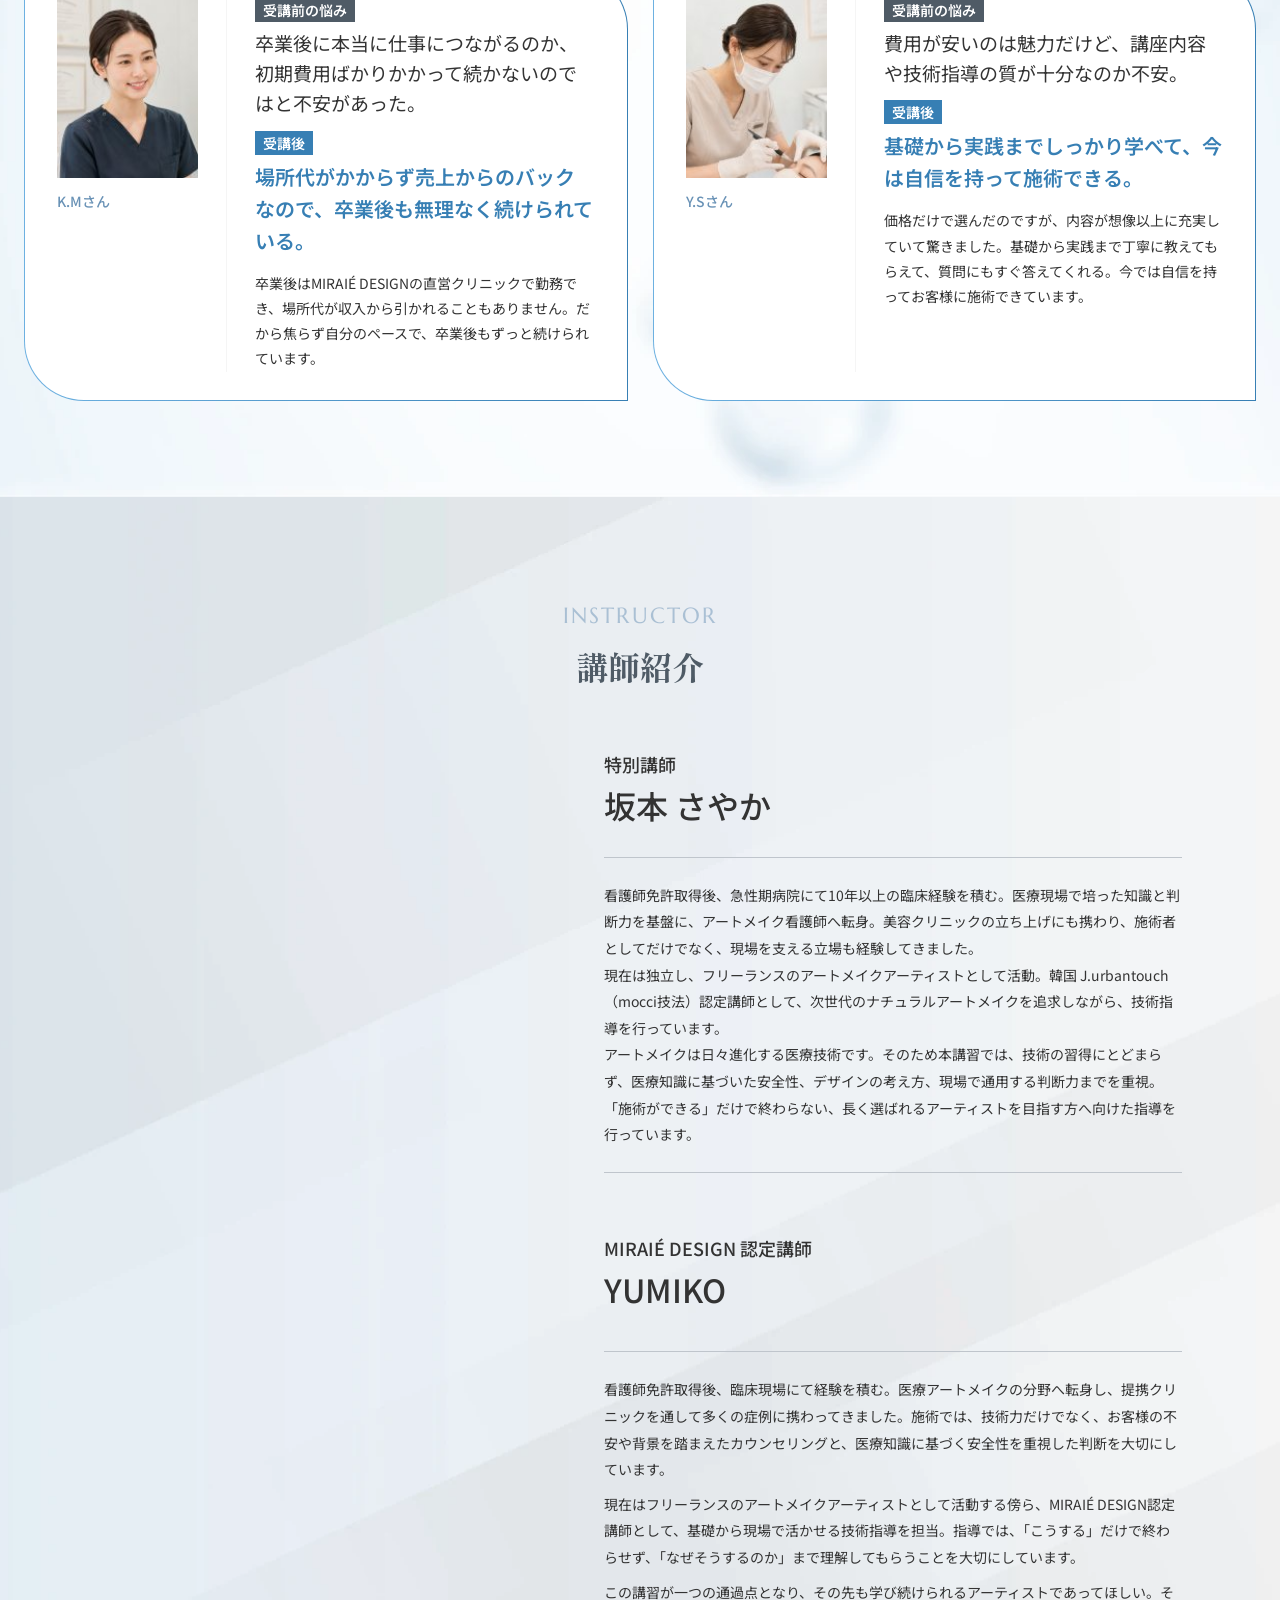
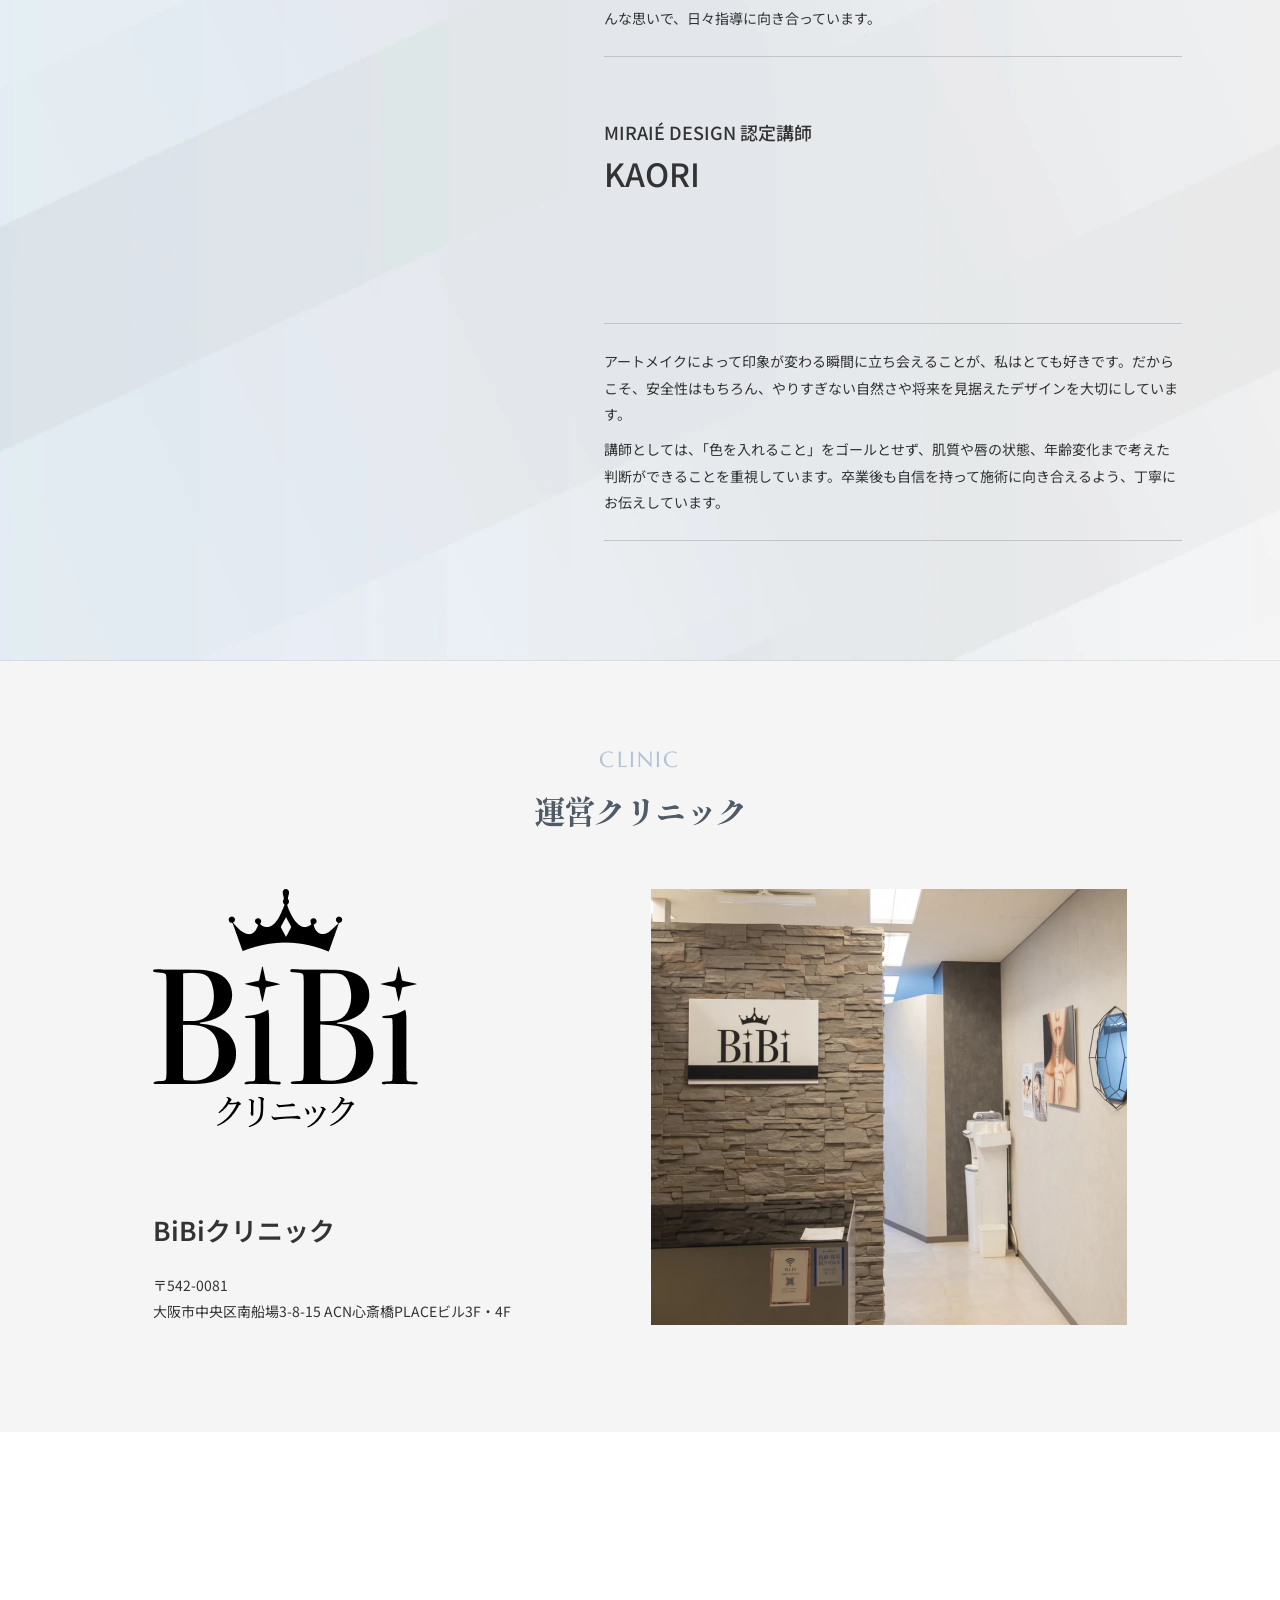
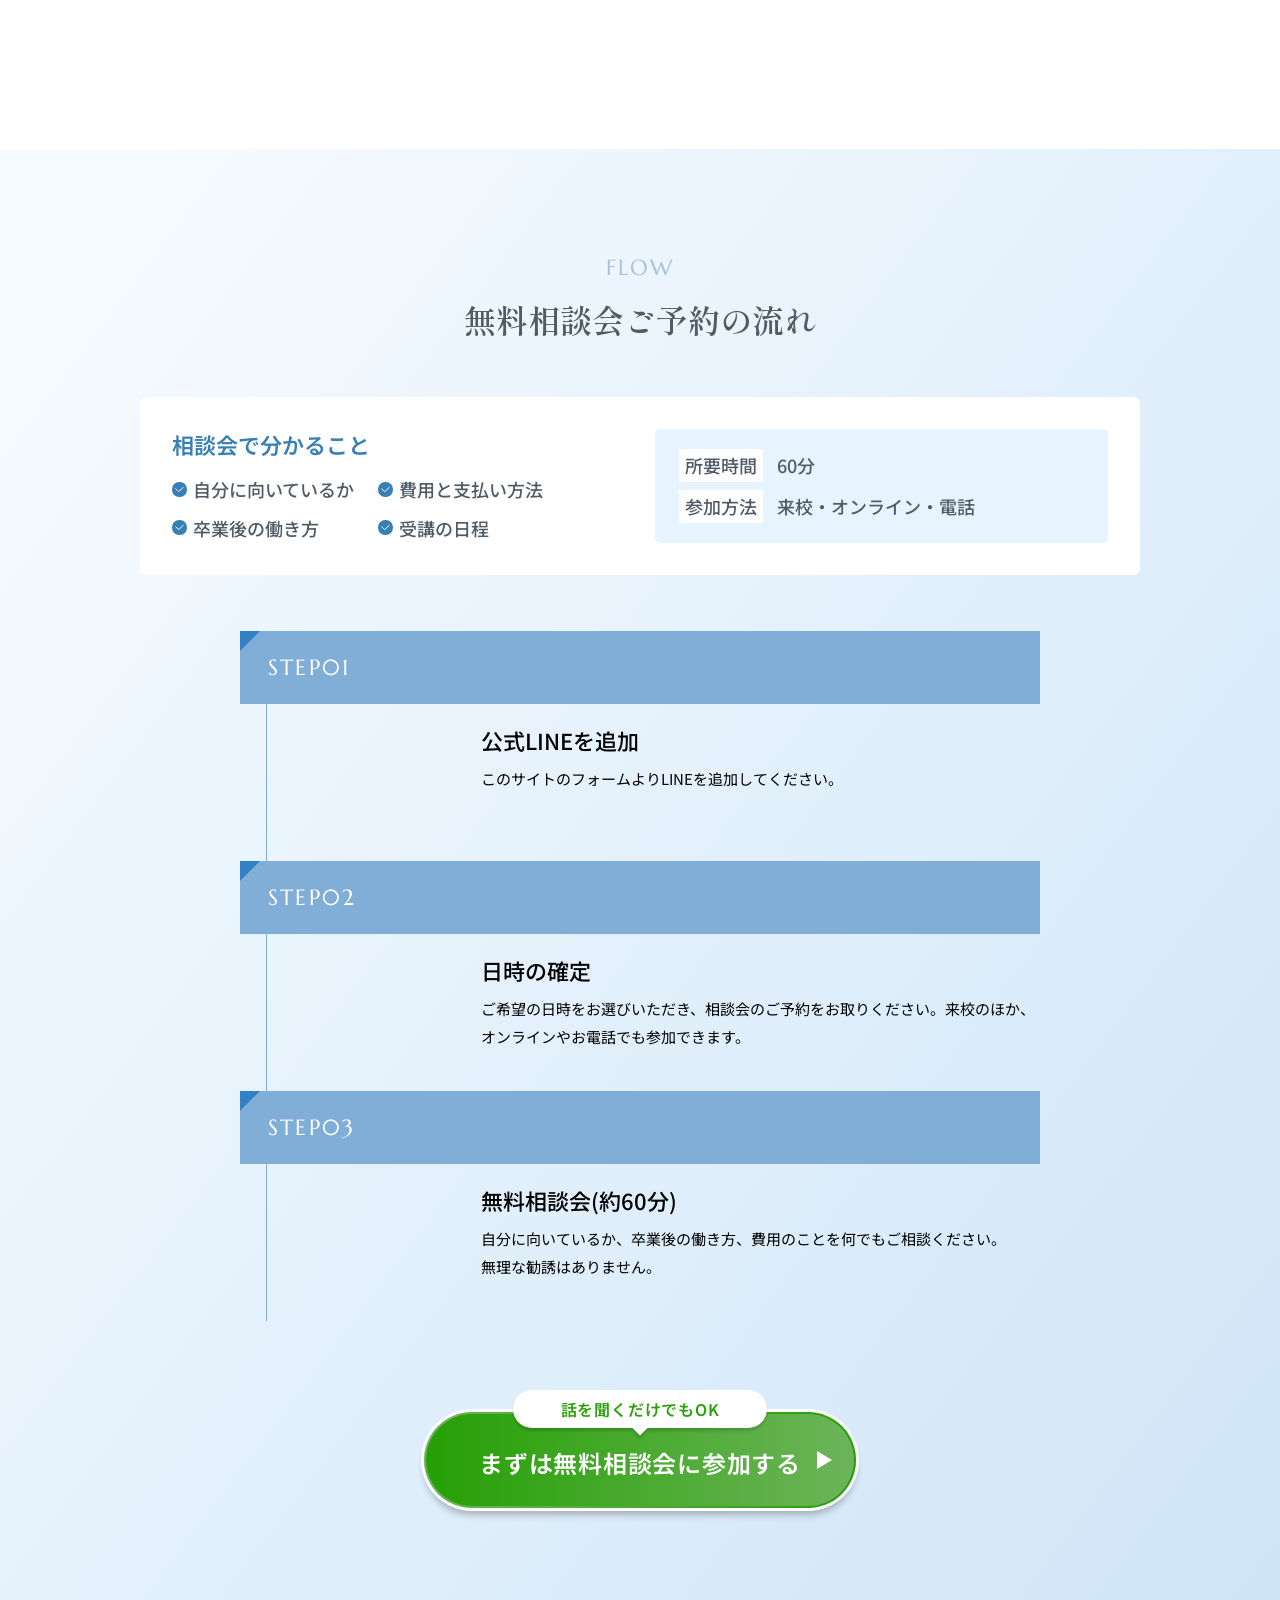
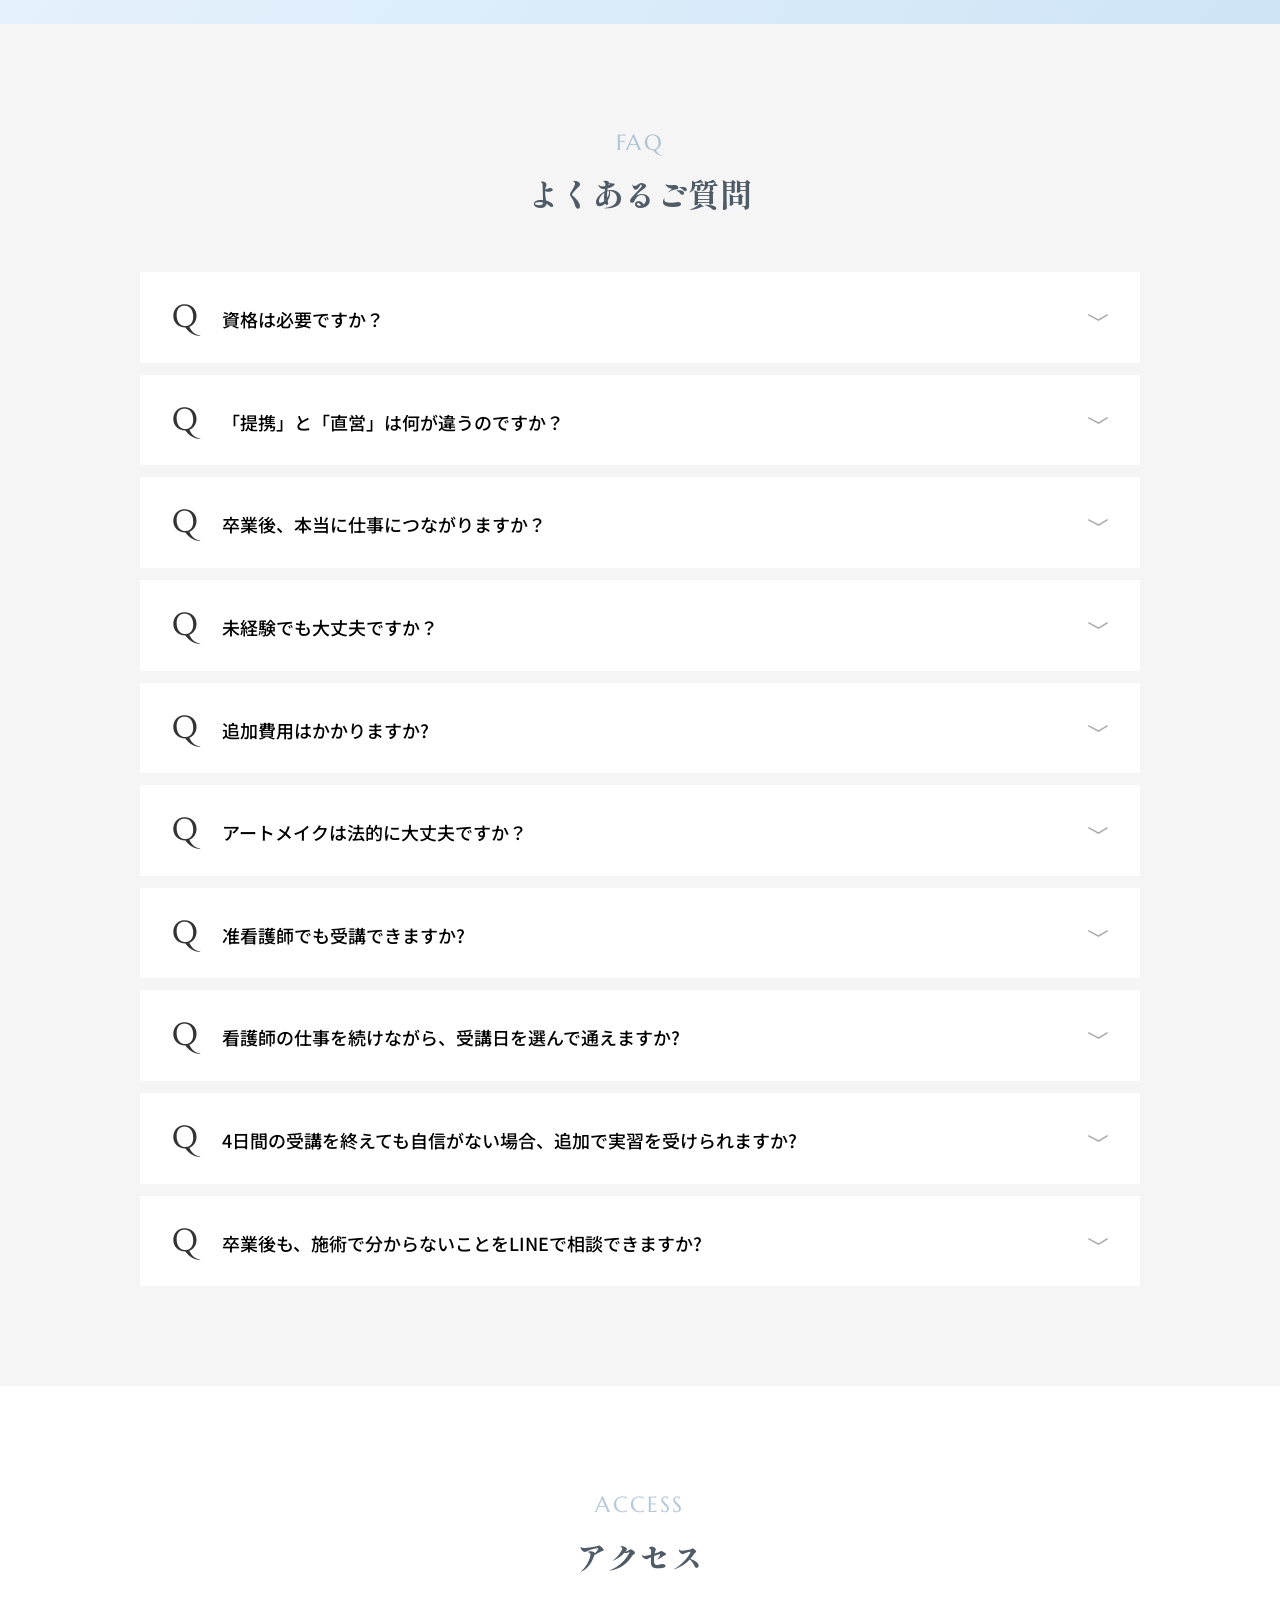
==== commit 801d18b3: "PCの改行をFigma通りに修正(講師の肩書きを1行、CTA本文を3行に) Co-Authored-By: Claude Sonnet 5.5 <noreply@anthropic.com> Clau" ====
--- a/index.html
+++ b/index.html
@@ -1163,7 +1163,7 @@
               class="instructor-card__en"
             />
             <div class="instructor-card__name">
-              <p class="instructor-card__position">MIRAIÉ DESIGN<br />認定講師</p>
+              <p class="instructor-card__position">MIRAIÉ DESIGN <br class="u-sp" />認定講師</p>
               <h3 class="instructor-card__nameText">YUMIKO</h3>
             </div>
             <div class="instructor-card__textArea instructor-card__textArea--gap">
@@ -1203,7 +1203,7 @@
               class="instructor-card__en"
             />
             <div class="instructor-card__name">
-              <p class="instructor-card__position">MIRAIÉ DESIGN<br />認定講師</p>
+              <p class="instructor-card__position">MIRAIÉ DESIGN <br class="u-sp" />認定講師</p>
               <h3 class="instructor-card__nameText">KAORI</h3>
             </div>
             <div class="instructor-card__textArea instructor-card__textArea--gap">
@@ -1636,7 +1636,7 @@
             <div class="cta__textArea">
               <p class="cta__catch">まずは話を聞くだけでもOK</p>
               <p class="cta__text">
-                卒業後の働き方やお金のこと、気になることは無料相談で何でも聞いてください。<br />
+                卒業後の働き方やお金のこと、気になることは<br class="u-pc" />無料相談で何でも聞いてください。<br />
                 無理な勧誘はございません。
               </p>
             </div>
